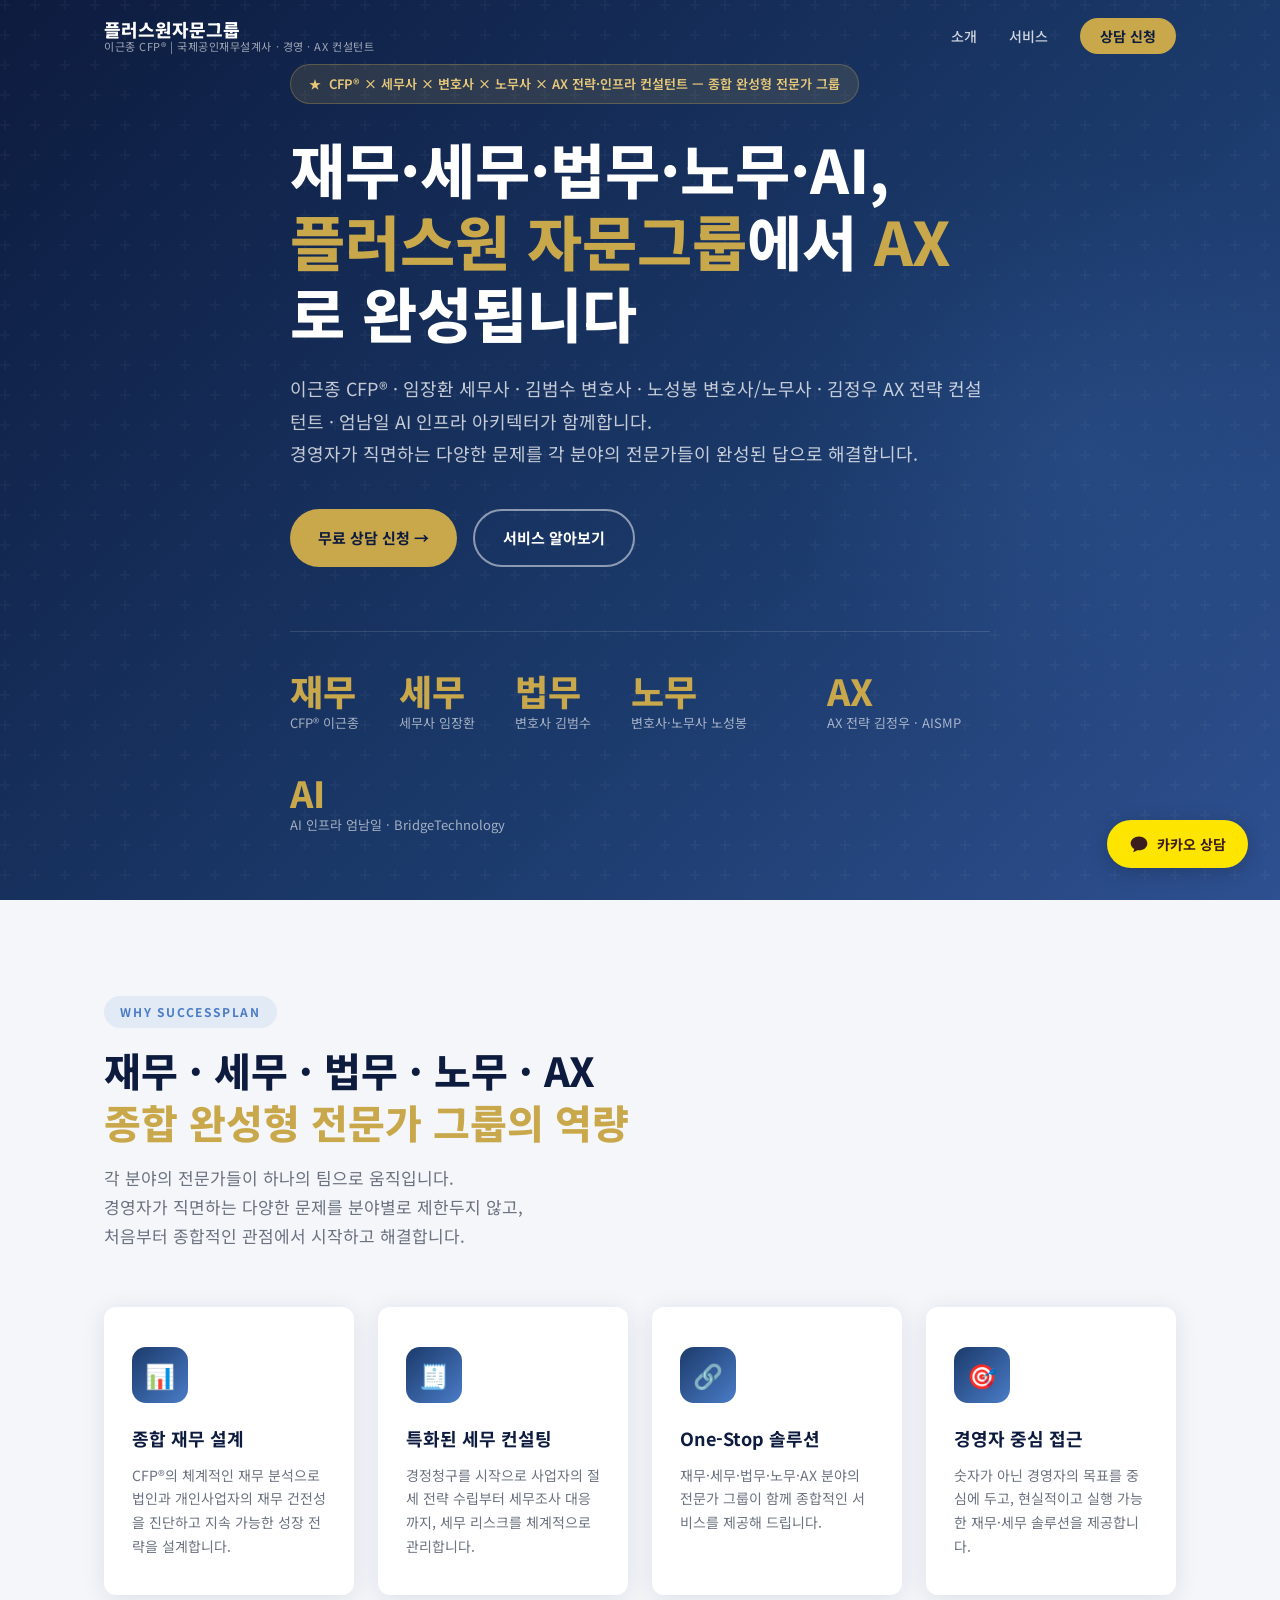
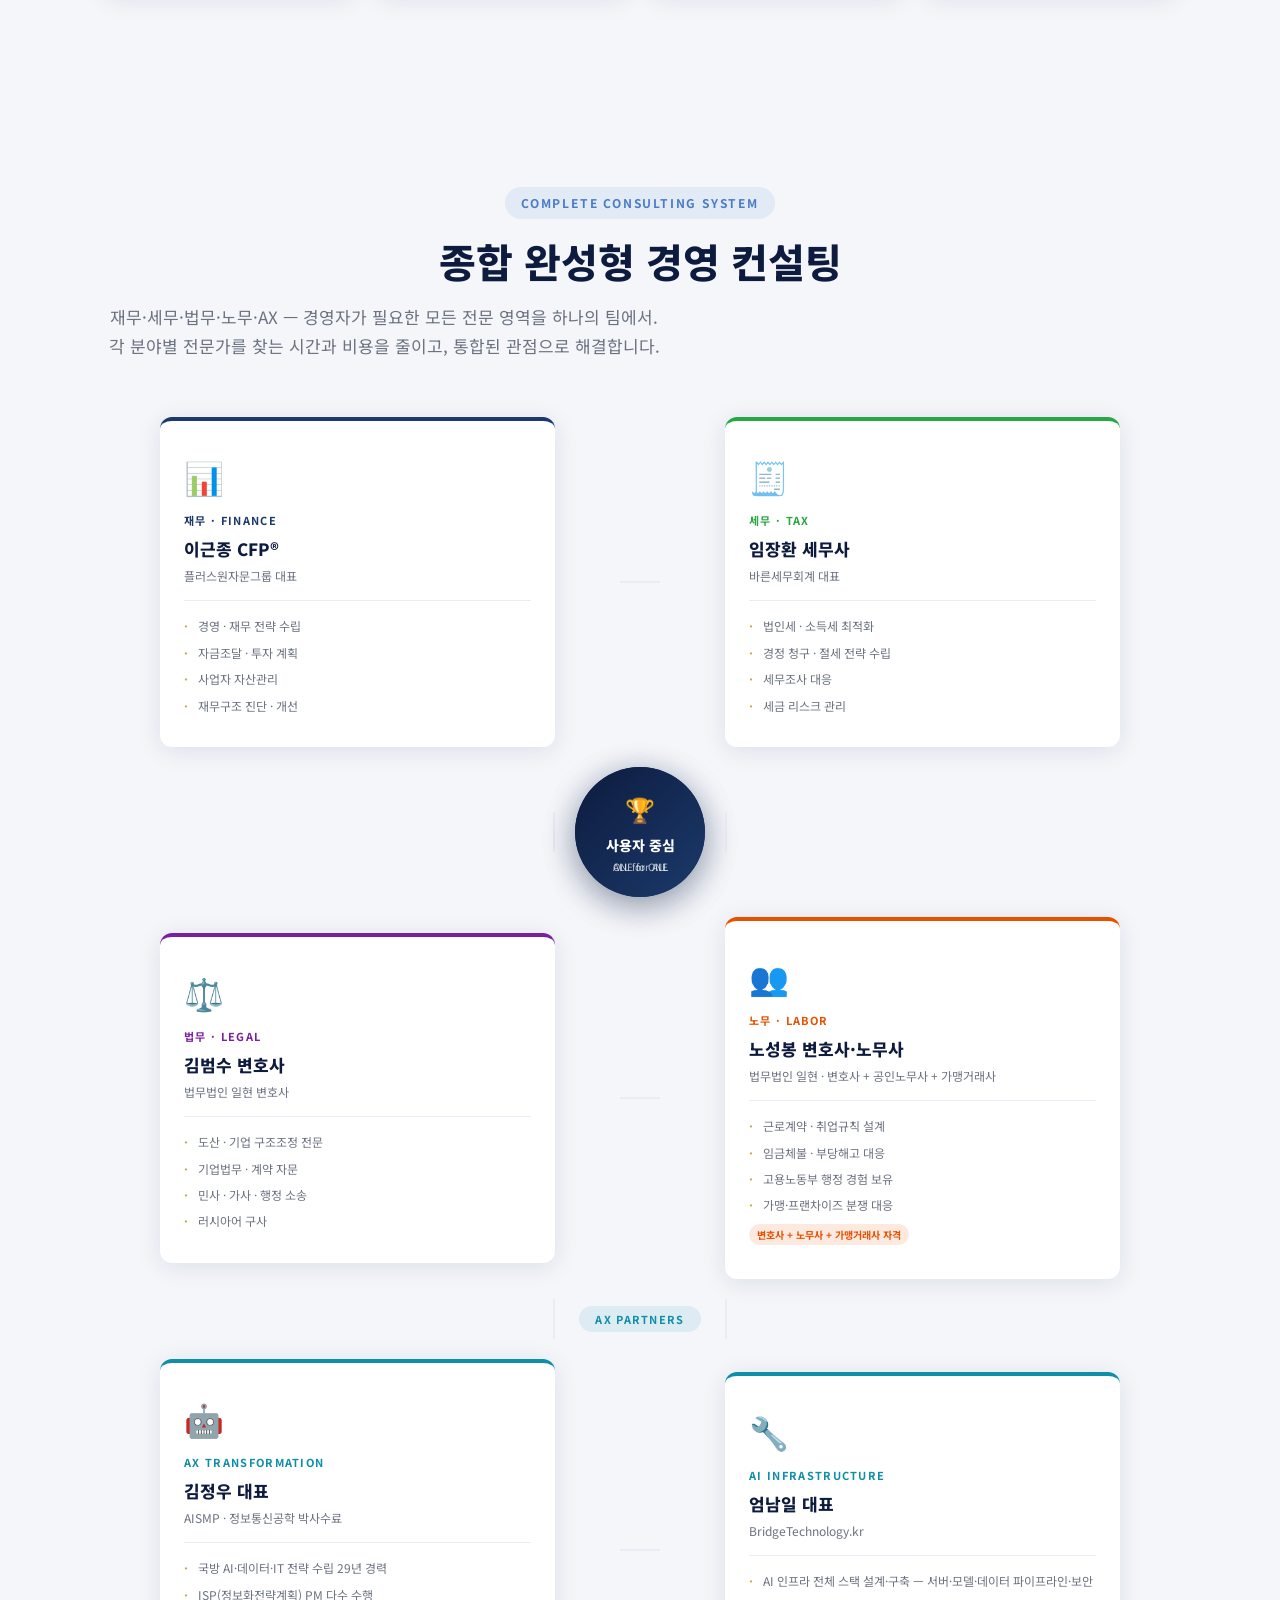
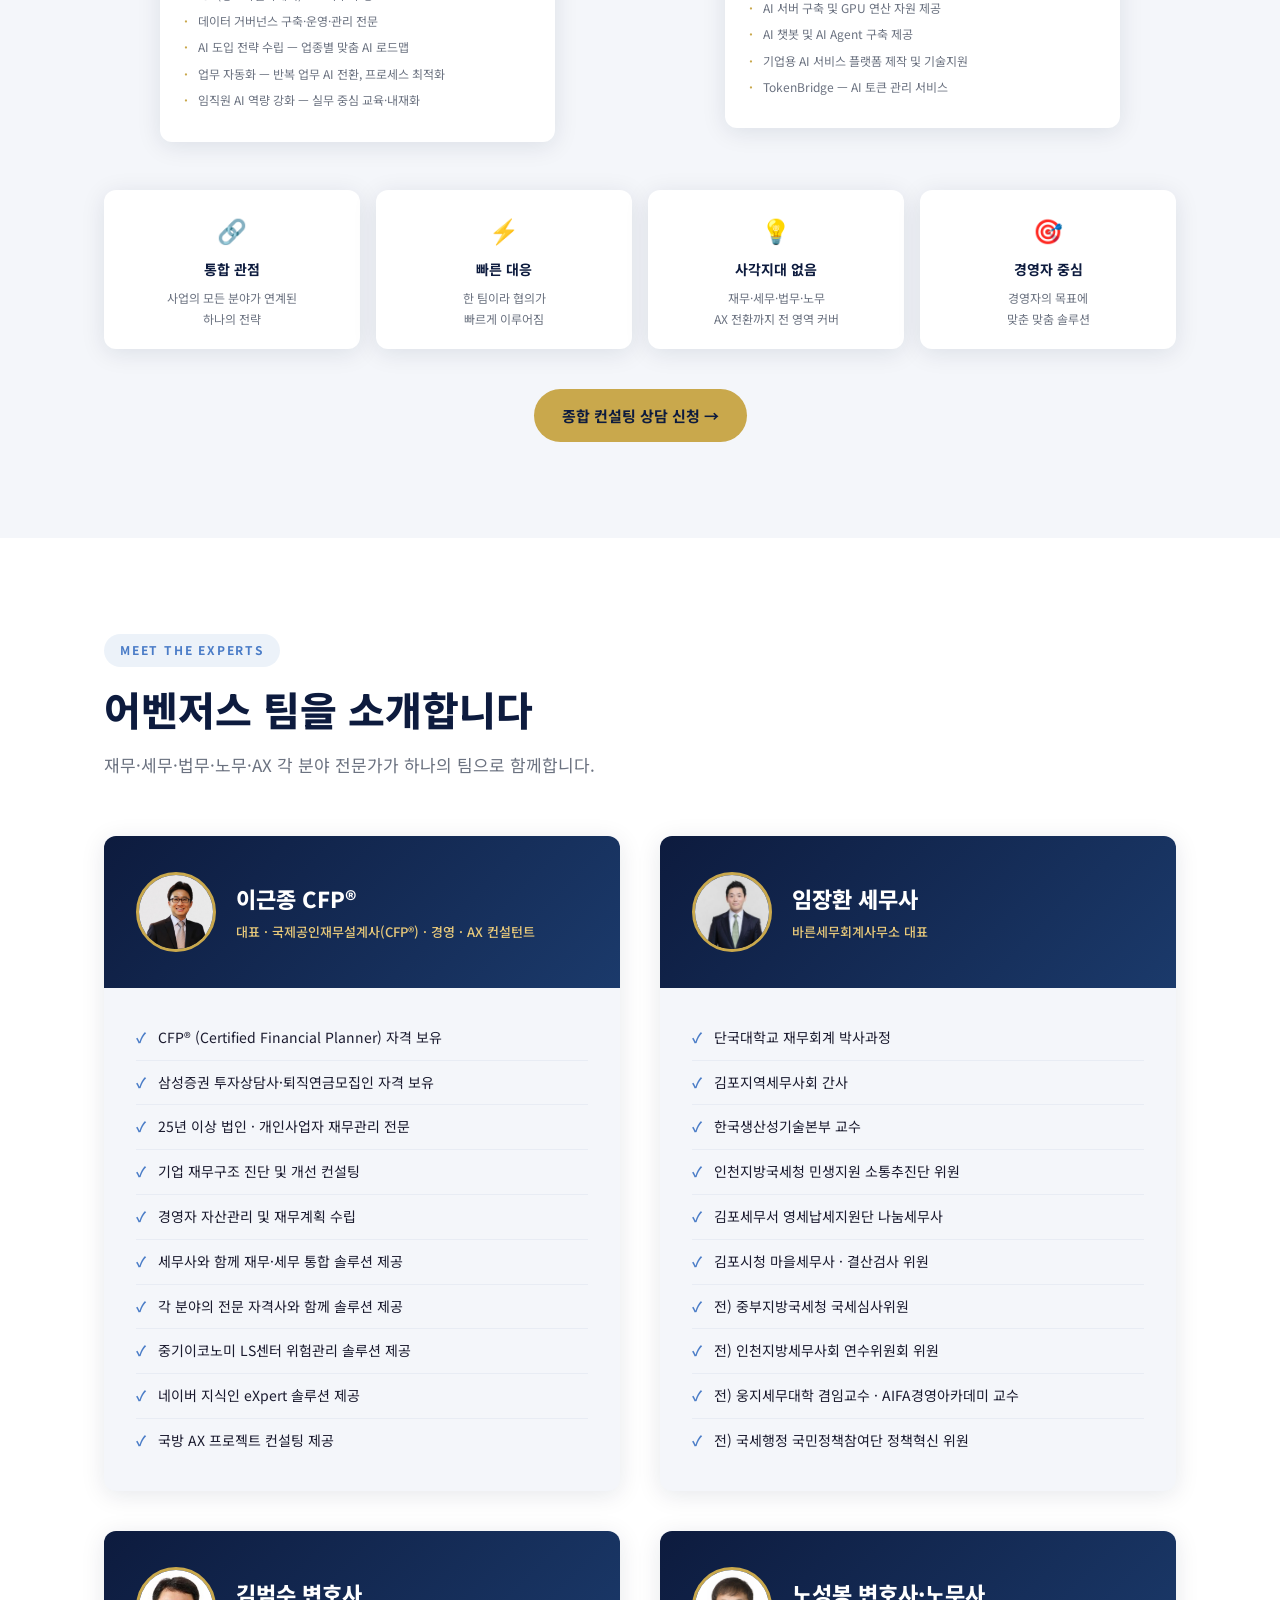
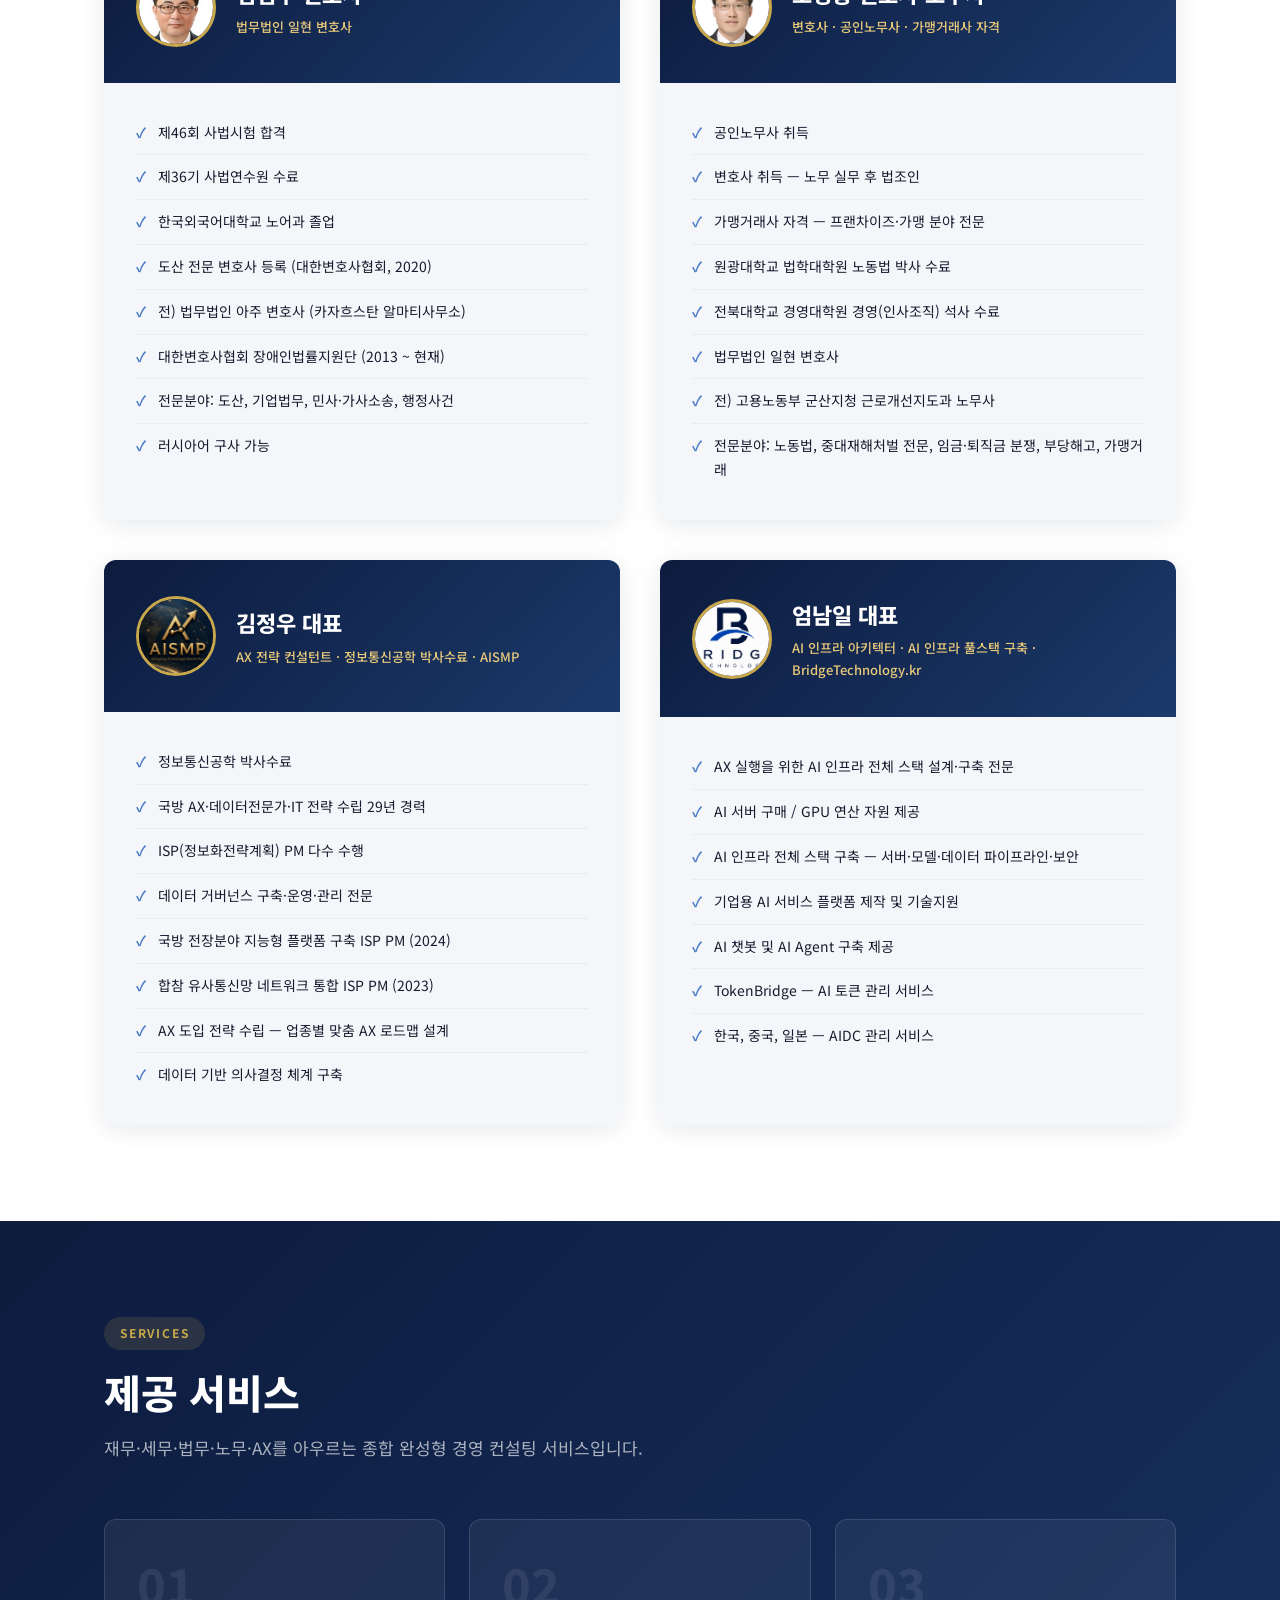
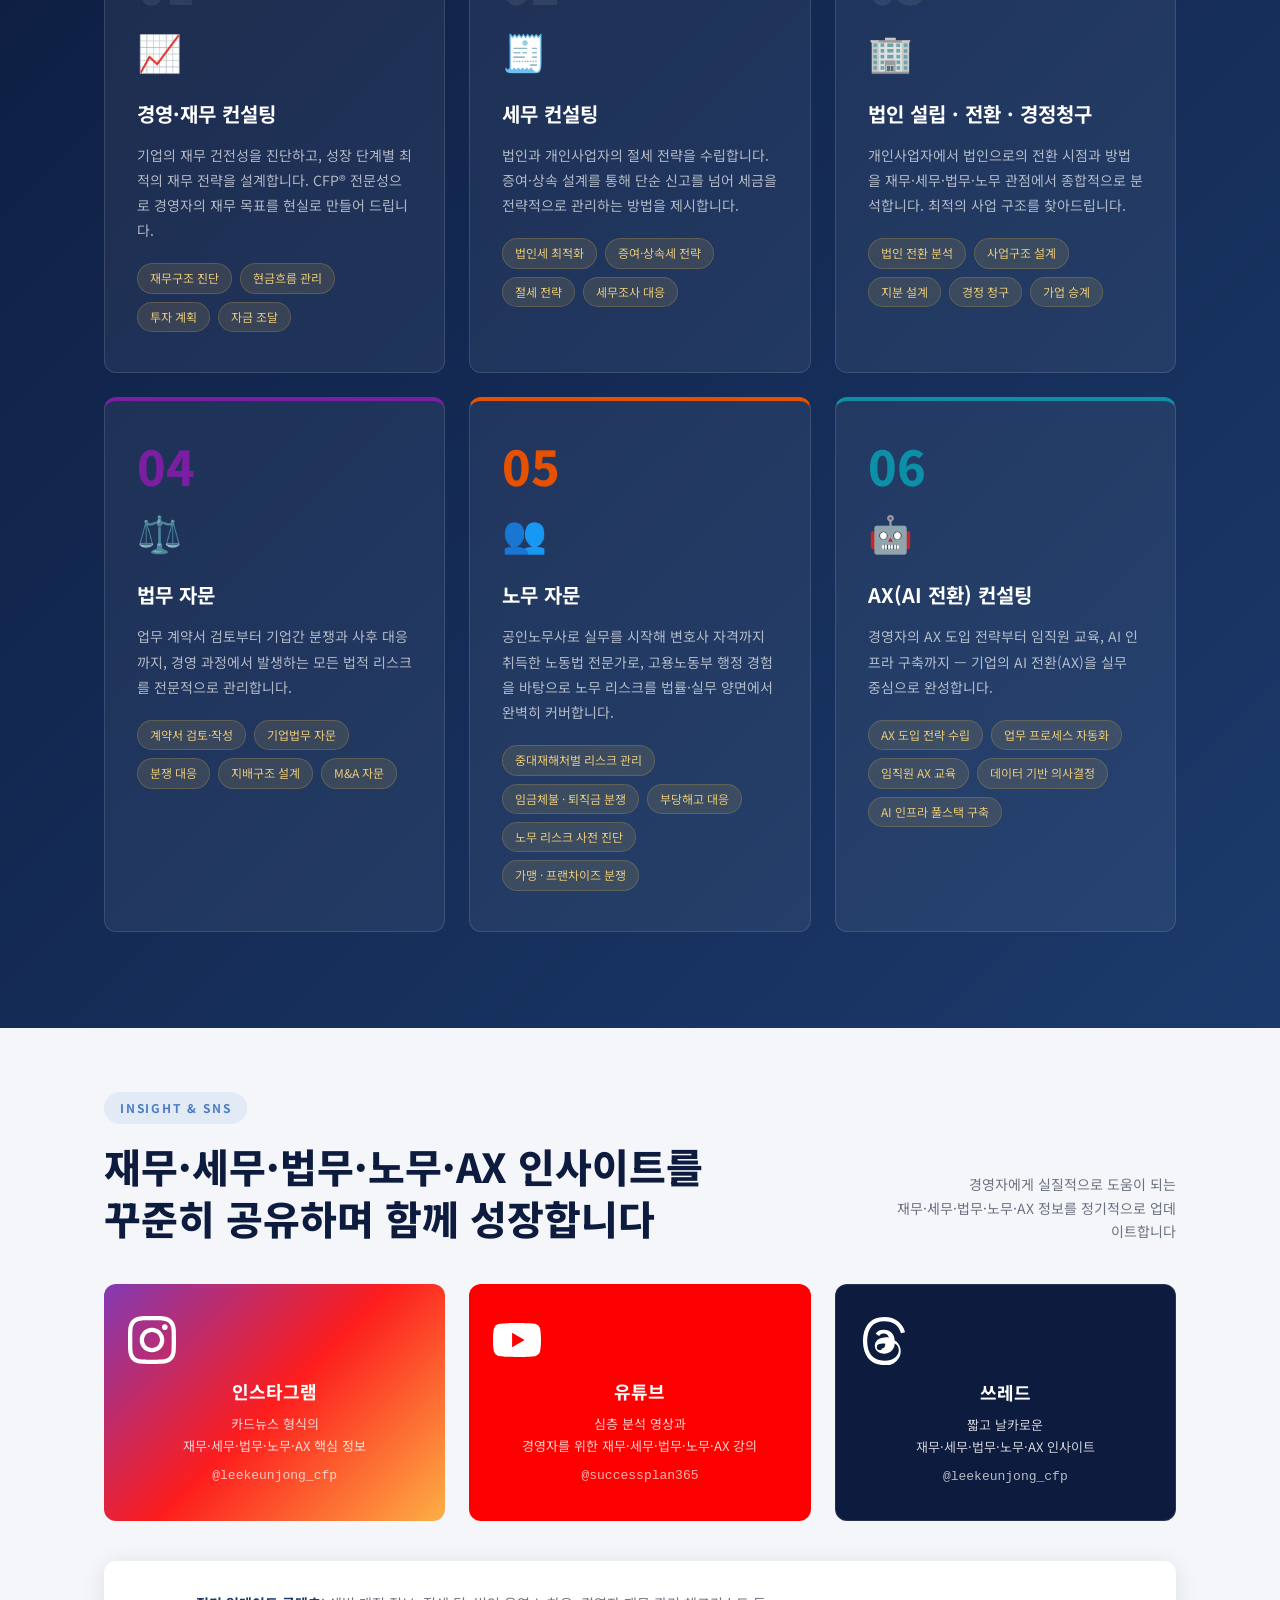
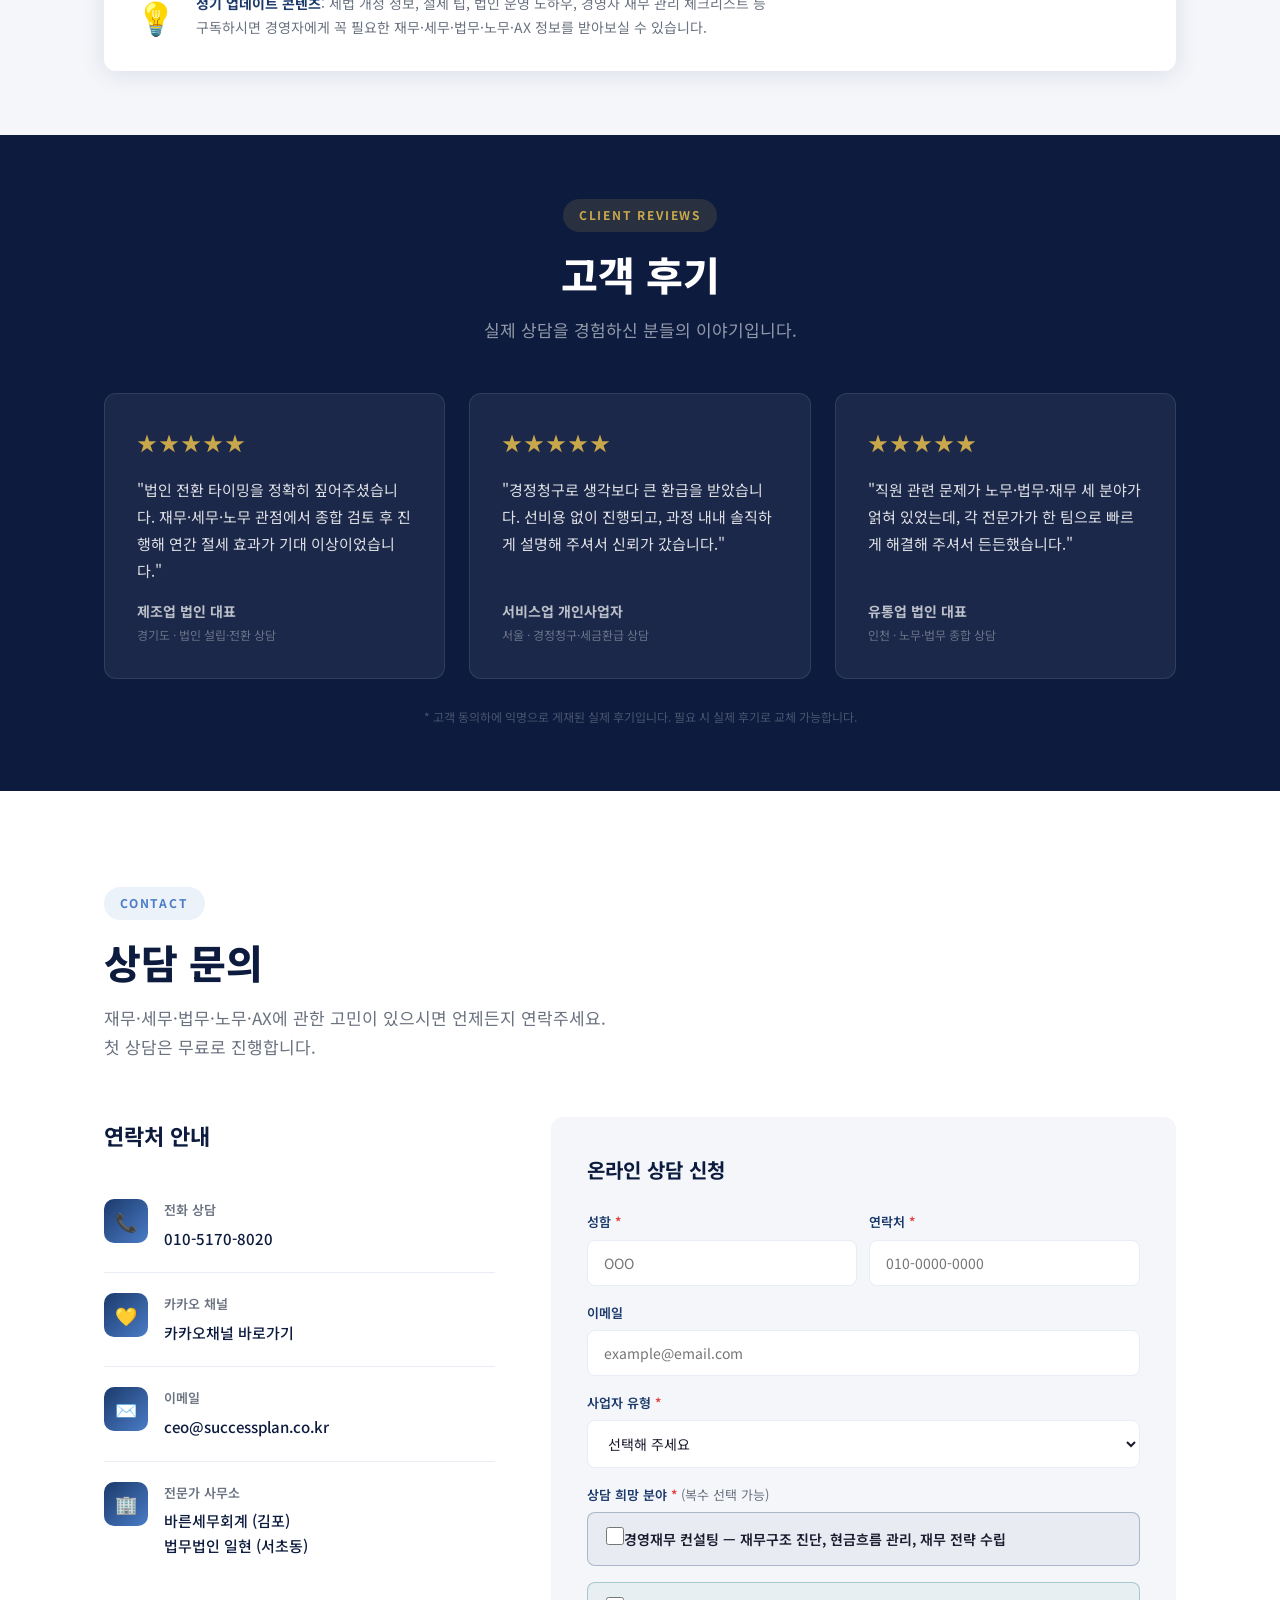
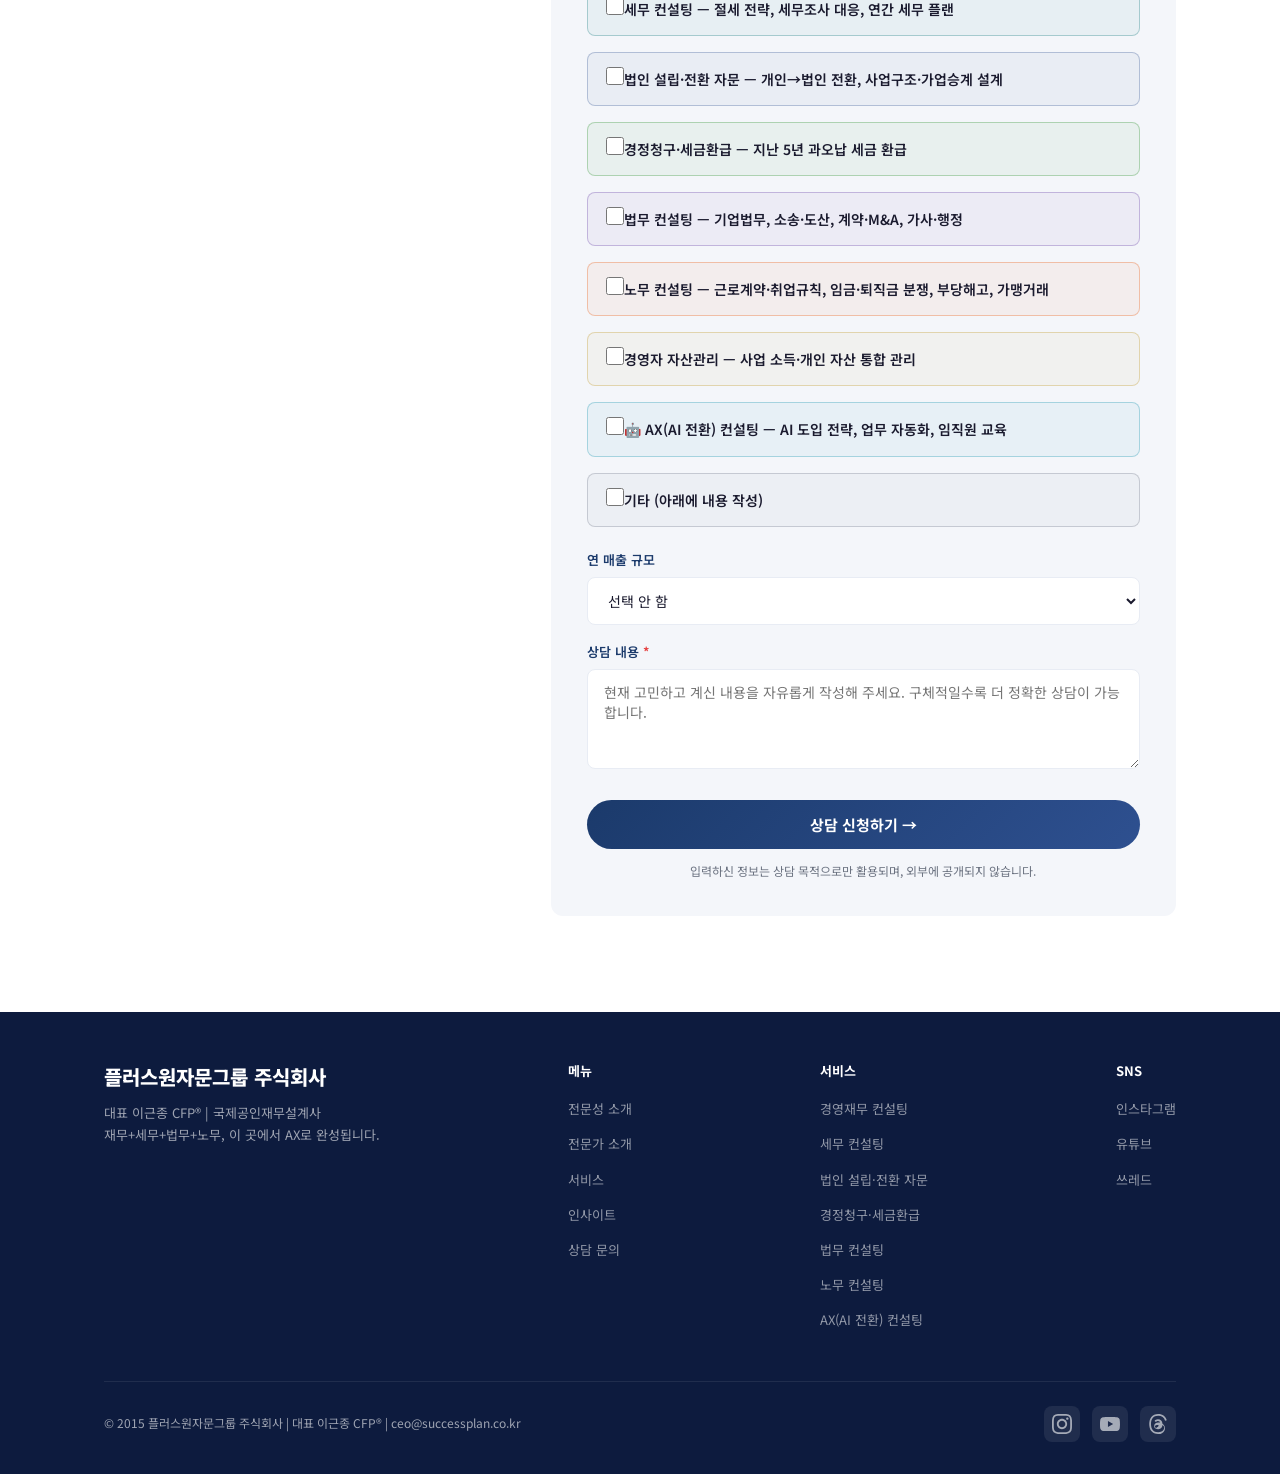
==== index.html @ 5c5ec908 "Update index.html" ====
<!DOCTYPE html>
<html lang="ko">
<head>
  <meta charset="UTF-8" />
  <meta name="viewport" content="width=device-width, initial-scale=1.0" />
  <title>플러스원자문그룹 | 이근종 CFP® </title>
  <meta name="description" content="재무(CFP® 이근종)·세무(임장환 세무사)·법무(김범수 변호사)·노무(노성봉 변호사·노무사)·AX(김정우 대표, 엄남일 대표) — 사업자 전용 전문 컨설팅. 경영자가 필요한 모든 전문 영역을 한 곳에서." />
  <!-- Favicon -->
  <link rel="icon" href="data:image/svg+xml,<svg xmlns='http://www.w3.org/2000/svg' viewBox='0 0 100 100'><rect width='100' height='100' rx='18' fill='%231B3A6B'/><text x='50' y='68' text-anchor='middle' font-size='52' font-family='Arial' font-weight='bold' fill='%23C9A84C'>P+</text></svg>" />
  <!-- Open Graph (카카오·네이버 공유 시 썸네일) -->
  <meta property="og:type" content="website" />
  <meta property="og:site_name" content="플러스원자문그룹" />
  <meta property="og:locale" content="ko_KR" />
  <meta property="og:url" content="https://successplan.co.kr/" />
  <meta property="og:title" content="플러스원자문그룹 | 이근종 CFP® — 재무·세무·법무·노무·AX 종합 컨설팅" />
  <meta property="og:description" content="CFP® 이근종·임장환 세무사·김범수 변호사·노성봉 변호사·노무사·김정우 AX 전략 컨설턴트·엄남일 AI 인프라 아키텍트가 한 팀. 경영자가 필요한 모든 전문 영역을 한 곳에서 해결합니다. 첫 상담 무료." />
  <meta property="og:image" content="https://successplan.co.kr/images/og-image.jpg" />
  <!-- og:image → images/og-image.jpg 파일을 별도 제작해 업로드하면 공유 썸네일이 표시됩니다 -->
  <link rel="preconnect" href="https://fonts.googleapis.com" />
  <link rel="preconnect" href="https://fonts.gstatic.com" crossorigin />
  <link href="https://fonts.googleapis.com/css2?family=Noto+Sans+KR:wght@300;400;500;600;700;800&display=swap" rel="stylesheet" />
  <style>
    /* ─── Variables ─── */
    :root {
      --navy-dark:    #0D1B3E;
      --navy-primary: #1B3A6B;
      --navy-medium:  #2E5090;
      --navy-light:   #4A7CC7;
      --gold:         #C9A84C;
      --gold-light:   #E8C97A;
      --white:        #FFFFFF;
      --gray-bg:      #F4F6FA;
      --gray-light:   #E8ECF4;
      --gray-text:    #6B7280;
      --text-dark:    #1A1A2E;
      --radius:       12px;
      --shadow:       0 4px 24px rgba(13,27,62,0.10);
      --shadow-hover: 0 8px 40px rgba(13,27,62,0.18);
    }

    /* ─── Reset & Base ─── */
    *, *::before, *::after { box-sizing: border-box; margin: 0; padding: 0; }
    html { scroll-behavior: smooth; }
    body {
      font-family: 'Noto Sans KR', sans-serif;
      color: var(--text-dark);
      background: var(--white);
      line-height: 1.7;
    }
    a { text-decoration: none; color: inherit; }
    img { max-width: 100%; display: block; }

    /* ─── Utilities ─── */
    .container { max-width: 1120px; margin: 0 auto; padding: 0 24px; }
    .section { padding: 96px 0; }
    .section-sm { padding: 64px 0; }
    .section-label {
      display: inline-block;
      font-size: 12px;
      font-weight: 700;
      letter-spacing: 0.15em;
      text-transform: uppercase;
      color: var(--navy-light);
      background: rgba(74,124,199,0.10);
      padding: 6px 16px;
      border-radius: 50px;
      margin-bottom: 16px;
    }
    .section-title {
      font-size: clamp(26px, 4vw, 40px);
      font-weight: 800;
      line-height: 1.3;
      color: var(--navy-dark);
      margin-bottom: 16px;
    }
    .section-sub {
      font-size: 17px;
      color: var(--gray-text);
      max-width: 560px;
    }
    .gold { color: var(--gold); }
    .navy { color: var(--navy-primary); }
    .btn {
      display: inline-flex;
      align-items: center;
      gap: 8px;
      padding: 14px 28px;
      border-radius: 50px;
      font-size: 15px;
      font-weight: 700;
      cursor: pointer;
      transition: all 0.25s;
      border: none;
    }
    .btn-primary {
      background: var(--gold);
      color: var(--navy-dark);
    }
    .btn-primary:hover { background: var(--gold-light); transform: translateY(-2px); box-shadow: 0 6px 20px rgba(201,168,76,0.35); }
    .btn-outline {
      background: transparent;
      color: var(--white);
      border: 2px solid rgba(255,255,255,0.5);
    }
    .btn-outline:hover { background: rgba(255,255,255,0.12); border-color: var(--white); }

    /* ─── Navigation ─── */
    #navbar {
      position: fixed;
      top: 0; left: 0; right: 0;
      z-index: 1000;
      padding: 0;
      transition: all 0.3s;
    }
    #navbar.scrolled {
      background: rgba(13,27,62,0.97);
      backdrop-filter: blur(12px);
      box-shadow: 0 2px 20px rgba(0,0,0,0.2);
    }
    .nav-inner {
      display: flex;
      align-items: center;
      justify-content: space-between;
      height: 72px;
    }
    .nav-logo {
      display: flex;
      flex-direction: column;
      line-height: 1.2;
    }
    .nav-logo .brand { font-size: 18px; font-weight: 800; color: var(--white); }
    .nav-logo .sub { font-size: 11px; font-weight: 400; color: rgba(255,255,255,0.6); letter-spacing: 0.05em; }
    .nav-links { display: flex; align-items: center; gap: 32px; list-style: none; }
    .nav-links a {
      font-size: 14px;
      font-weight: 500;
      color: rgba(255,255,255,0.8);
      transition: color 0.2s;
    }
    .nav-links a:hover { color: var(--gold); }
    .nav-cta {
      background: var(--gold);
      color: var(--navy-dark) !important;
      padding: 8px 20px;
      border-radius: 50px;
      font-weight: 700 !important;
    }
    .nav-cta:hover { background: var(--gold-light) !important; color: var(--navy-dark) !important; }
    .nav-toggle { display: none; flex-direction: column; gap: 5px; cursor: pointer; }
    .nav-toggle span { display: block; width: 24px; height: 2px; background: var(--white); border-radius: 2px; transition: 0.3s; }

    /* ─── Hero ─── */
    #hero {
      min-height: 100vh;
      background: linear-gradient(135deg, var(--navy-dark) 0%, var(--navy-primary) 60%, var(--navy-medium) 100%);
      display: flex;
      align-items: center;
      position: relative;
      overflow: hidden;
    }
    #hero::before {
      content: '';
      position: absolute;
      inset: 0;
      background: url("data:image/svg+xml,%3Csvg width='60' height='60' viewBox='0 0 60 60' xmlns='http://www.w3.org/2000/svg'%3E%3Cg fill='none' fill-rule='evenodd'%3E%3Cg fill='%23ffffff' fill-opacity='0.03'%3E%3Cpath d='M36 34v-4h-2v4h-4v2h4v4h2v-4h4v-2h-4zm0-30V0h-2v4h-4v2h4v4h2V6h4V4h-4zM6 34v-4H4v4H0v2h4v4h2v-4h4v-2H6zM6 4V0H4v4H0v2h4v4h2V6h4V4H6z'/%3E%3C/g%3E%3C/g%3E%3C/svg%3E");
    }
    .hero-decor {
      position: absolute;
      right: -100px;
      top: 50%;
      transform: translateY(-50%);
      width: 600px;
      height: 600px;
      border-radius: 50%;
      background: radial-gradient(circle, rgba(74,124,199,0.15) 0%, transparent 70%);
      pointer-events: none;
    }
    .hero-content { position: relative; z-index: 1; max-width: 700px; }
    .hero-badge {
      display: inline-flex;
      align-items: center;
      gap: 8px;
      background: rgba(201,168,76,0.15);
      border: 1px solid rgba(201,168,76,0.3);
      color: var(--gold-light);
      font-size: 13px;
      font-weight: 600;
      padding: 8px 18px;
      border-radius: 50px;
      margin-bottom: 28px;
    }
    .hero-badge::before { content: '★'; font-size: 12px; }
    .hero-title {
      font-size: clamp(32px, 5.5vw, 60px);
      font-weight: 800;
      color: var(--white);
      line-height: 1.2;
      margin-bottom: 24px;
    }
    .hero-title em {
      font-style: normal;
      color: var(--gold);
    }
    .hero-desc {
      font-size: 18px;
      color: rgba(255,255,255,0.75);
      margin-bottom: 40px;
      line-height: 1.8;
    }
    .hero-btns { display: flex; gap: 16px; flex-wrap: wrap; }
    .hero-stats {
      display: flex;
      gap: 40px;
      margin-top: 64px;
      padding-top: 40px;
      border-top: 1px solid rgba(255,255,255,0.12);
      flex-wrap: wrap;
    }
    .hero-stat .num {
      font-size: 36px;
      font-weight: 800;
      color: var(--gold);
      line-height: 1;
    }
    .hero-stat .label {
      font-size: 13px;
      color: rgba(255,255,255,0.6);
      margin-top: 4px;
    }

    /* ─── Strength ─── */
    #strength { background: var(--gray-bg); }
    .strength-grid {
      display: grid;
      grid-template-columns: repeat(auto-fit, minmax(240px, 1fr));
      gap: 24px;
      margin-top: 56px;
    }
    .strength-card {
      background: var(--white);
      border-radius: var(--radius);
      padding: 36px 28px;
      box-shadow: var(--shadow);
      transition: all 0.3s;
      border-top: 4px solid transparent;
    }
    .strength-card:hover { transform: translateY(-6px); box-shadow: var(--shadow-hover); border-top-color: var(--navy-light); }
    .strength-icon {
      width: 56px;
      height: 56px;
      background: linear-gradient(135deg, var(--navy-primary), var(--navy-light));
      border-radius: 14px;
      display: flex;
      align-items: center;
      justify-content: center;
      font-size: 24px;
      margin-bottom: 20px;
    }
    .strength-card h3 { font-size: 18px; font-weight: 700; margin-bottom: 10px; color: var(--navy-dark); }
    .strength-card p { font-size: 14px; color: var(--gray-text); line-height: 1.7; }

    /* ─── Profile ─── */
    #profile { background: var(--white); }
    .profile-wrap {
      display: grid;
      grid-template-columns: 1fr 1fr;
      gap: 40px;
      margin-top: 56px;
    }
    .profile-card {
      background: var(--gray-bg);
      border-radius: var(--radius);
      overflow: hidden;
      box-shadow: var(--shadow);
      transition: box-shadow 0.3s;
    }
    .profile-card:hover { box-shadow: var(--shadow-hover); }
    .profile-card-header {
      background: linear-gradient(135deg, var(--navy-dark), var(--navy-primary));
      padding: 36px 32px;
      display: flex;
      align-items: center;
      gap: 20px;
    }
    .profile-avatar {
      width: 80px;
      height: 80px;
      border-radius: 50%;
      border: 3px solid var(--gold);
      flex-shrink: 0;
      overflow: hidden;
    }
    .profile-avatar img {
      width: 100%; height: 100%;
      object-fit: cover; object-position: center top; display: block;
    }
    .profile-name { color: var(--white); }
    .profile-name h3 { font-size: 22px; font-weight: 800; }
    .profile-name .title { font-size: 13px; color: var(--gold-light); margin-top: 4px; font-weight: 500; }
    .profile-body { padding: 28px 32px; }
    .profile-list { list-style: none; }
    .profile-list li {
      display: flex;
      gap: 12px;
      padding: 10px 0;
      border-bottom: 1px solid var(--gray-light);
      font-size: 14px;
      color: var(--text-dark);
    }
    .profile-list li:last-child { border-bottom: none; }
    .profile-list li::before {
      content: '✓';
      color: var(--navy-light);
      font-weight: 700;
      flex-shrink: 0;
    }

    /* ─── Services ─── */
    #services { background: linear-gradient(135deg, var(--navy-dark) 0%, var(--navy-primary) 100%); }
    #services .section-title { color: var(--white); }
    #services .section-sub { color: rgba(255,255,255,0.65); }
    #services .section-label { color: var(--gold); background: rgba(201,168,76,0.15); }
    .services-grid {
      display: grid;
      grid-template-columns: repeat(auto-fit, minmax(300px, 1fr));
      gap: 24px;
      margin-top: 56px;
    }
    .service-card {
      background: rgba(255,255,255,0.06);
      border: 1px solid rgba(255,255,255,0.12);
      border-radius: var(--radius);
      padding: 40px 32px;
      transition: all 0.3s;
      position: relative;
      overflow: hidden;
    }
    .service-card::before {
      content: '';
      position: absolute;
      top: 0; left: 0; right: 0;
      height: 4px;
      background: linear-gradient(90deg, var(--gold), var(--gold-light));
      opacity: 0;
      transition: opacity 0.3s;
    }
    .service-card:hover { background: rgba(255,255,255,0.10); transform: translateY(-4px); }
    .service-card:hover::before { opacity: 1; }
    .service-num {
      font-size: 48px;
      font-weight: 800;
      color: rgba(255,255,255,0.08);
      line-height: 1;
      margin-bottom: 12px;
    }
    .service-icon { font-size: 36px; margin-bottom: 16px; }
    .service-card h3 { font-size: 20px; font-weight: 700; color: var(--white); margin-bottom: 12px; }
    .service-card p { font-size: 14px; color: rgba(255,255,255,0.65); line-height: 1.8; margin-bottom: 20px; }
    .service-tags { display: flex; flex-wrap: wrap; gap: 8px; }
    .service-tag {
      font-size: 12px;
      color: var(--gold-light);
      background: rgba(201,168,76,0.15);
      border: 1px solid rgba(201,168,76,0.25);
      padding: 4px 12px;
      border-radius: 50px;
    }

    /* ─── SNS / Insight ─── */
    #sns { background: var(--gray-bg); }
    .sns-header { display: flex; align-items: flex-end; justify-content: space-between; margin-bottom: 40px; flex-wrap: wrap; gap: 16px; }
    .sns-channels {
      display: grid;
      grid-template-columns: repeat(3, 1fr);
      gap: 24px;
      margin-bottom: 40px;
    }
    .sns-card {
      border-radius: var(--radius);
      padding: 32px 24px;
      text-align: center;
      transition: all 0.3s;
      cursor: pointer;
      position: relative;
      overflow: hidden;
    }
    .sns-card::after {
      content: '→';
      position: absolute;
      right: 16px;
      top: 16px;
      font-size: 14px;
      opacity: 0;
      transition: 0.3s;
    }
    .sns-card:hover::after { opacity: 1; }
    .sns-card:hover { transform: translateY(-4px); box-shadow: var(--shadow-hover); }
    .sns-insta { background: linear-gradient(135deg, #833ab4, #fd1d1d, #fcb045); color: white; }
    .sns-youtube { background: #FF0000; color: white; }
    .sns-threads { background: var(--navy-dark); color: white; border: 1px solid rgba(255,255,255,0.1); }
    .sns-card .sns-icon { display: flex; margin-bottom: 12px; }
    .sns-card h3 { font-size: 18px; font-weight: 700; margin-bottom: 6px; }
    .sns-card p { font-size: 13px; opacity: 0.8; }
    .sns-card .handle { font-size: 13px; opacity: 0.7; margin-top: 8px; font-family: monospace; }
    .sns-notice {
      background: var(--white);
      border-radius: var(--radius);
      padding: 28px 32px;
      display: flex;
      align-items: center;
      gap: 20px;
      box-shadow: var(--shadow);
    }
    .sns-notice-icon { font-size: 32px; flex-shrink: 0; }
    .sns-notice p { font-size: 14px; color: var(--gray-text); line-height: 1.7; }
    .sns-notice strong { color: var(--navy-primary); }

    /* ─── Contact ─── */
    #contact { background: var(--white); }
    .contact-wrap {
      display: grid;
      grid-template-columns: 1fr 1.2fr;
      gap: 56px;
      margin-top: 56px;
      align-items: start;
    }
    .contact-info h3 { font-size: 22px; font-weight: 700; color: var(--navy-dark); margin-bottom: 24px; }
    .contact-item {
      display: flex;
      align-items: flex-start;
      gap: 16px;
      padding: 20px 0;
      border-bottom: 1px solid var(--gray-light);
    }
    .contact-item:last-child { border-bottom: none; }
    .contact-icon {
      width: 44px;
      height: 44px;
      background: linear-gradient(135deg, var(--navy-primary), var(--navy-light));
      border-radius: 10px;
      display: flex;
      align-items: center;
      justify-content: center;
      font-size: 18px;
      flex-shrink: 0;
    }
    .contact-item h4 { font-size: 13px; font-weight: 600; color: var(--gray-text); margin-bottom: 4px; }
    .contact-item a, .contact-item p { font-size: 15px; font-weight: 500; color: var(--navy-dark); }
    .contact-item a:hover { color: var(--navy-light); }
    .contact-wrap { grid-template-columns: 1fr 1.6fr; }
    .contact-form {
      background: var(--gray-bg);
      border-radius: var(--radius);
      padding: 36px;
    }
    .contact-form h3 { font-size: 20px; font-weight: 700; color: var(--navy-dark); margin-bottom: 24px; }
    .form-check-group { display: flex; flex-direction: column; gap: 10px; }
    .form-check {
      display: flex; flex-direction: row; align-items: center; gap: 17px;
      padding: 14px 18px; border-radius: 8px; background: var(--white);
      border: 1.5px solid var(--gray-light); cursor: pointer; transition: all 0.2s;
    }
    .form-check:hover { border-color: var(--navy-light); }
    .form-check input[type="checkbox"] {
      width: 18px; height: 18px; min-width: 18px;
      accent-color: var(--navy-primary); margin: 0; cursor: pointer;
    }
    .form-check span { font-size: 14px; color: var(--text-dark); line-height: 1.5; }
    .form-privacy { font-size: 12px; color: var(--gray-text); text-align: center; margin-top: 12px; line-height: 1.6; }
    .form-group { margin-bottom: 16px; }
    .form-group label { display: block; font-size: 13px; font-weight: 600; color: var(--navy-primary); margin-bottom: 6px; }
    .form-group input,
    .form-group select,
    .form-group textarea {
      width: 100%;
      padding: 12px 16px;
      border: 1px solid var(--gray-light);
      border-radius: 8px;
      font-size: 14px;
      font-family: inherit;
      color: var(--text-dark);
      background: var(--white);
      transition: border-color 0.2s;
      outline: none;
    }
    .form-group input:focus,
    .form-group select:focus,
    .form-group textarea:focus { border-color: var(--navy-light); box-shadow: 0 0 0 3px rgba(74,124,199,0.12); }
    .form-group textarea { resize: vertical; min-height: 100px; }
    .form-row { display: grid; grid-template-columns: 1fr 1fr; gap: 12px; }
    .form-submit {
      width: 100%;
      padding: 14px;
      background: linear-gradient(135deg, var(--navy-primary), var(--navy-medium));
      color: white;
      border: none;
      border-radius: 50px;
      font-size: 15px;
      font-weight: 700;
      font-family: inherit;
      cursor: pointer;
      transition: all 0.25s;
      margin-top: 8px;
    }
    .form-submit:hover { background: linear-gradient(135deg, var(--navy-dark), var(--navy-primary)); transform: translateY(-2px); box-shadow: 0 6px 20px rgba(27,58,107,0.35); }

    /* ─── Footer ─── */
    footer {
      background: var(--navy-dark);
      color: rgba(255,255,255,0.6);
      padding: 48px 0 32px;
    }
    .footer-inner {
      display: flex;
      justify-content: space-between;
      align-items: flex-start;
      gap: 32px;
      flex-wrap: wrap;
      margin-bottom: 40px;
    }
    .footer-brand .brand { font-size: 20px; font-weight: 800; color: var(--white); margin-bottom: 8px; }
    .footer-brand p { font-size: 13px; line-height: 1.7; max-width: 280px; }
    .footer-links h4 { font-size: 13px; font-weight: 700; color: var(--white); margin-bottom: 12px; }
    .footer-links ul { list-style: none; }
    .footer-links li { margin-bottom: 8px; }
    .footer-links a { font-size: 13px; color: rgba(255,255,255,0.55); transition: color 0.2s; }
    .footer-links a:hover { color: var(--gold); }
    .footer-bottom {
      border-top: 1px solid rgba(255,255,255,0.08);
      padding-top: 24px;
      display: flex;
      justify-content: space-between;
      align-items: center;
      flex-wrap: wrap;
      gap: 12px;
    }
    .footer-bottom p { font-size: 12px; }
    .footer-social { display: flex; gap: 12px; }
    .footer-social a {
      width: 36px;
      height: 36px;
      border-radius: 8px;
      background: rgba(255,255,255,0.08);
      display: flex;
      align-items: center;
      justify-content: center;
      font-size: 16px;
      transition: all 0.2s;
    }
    .footer-social a:hover { background: var(--gold); }

    /* ─── 카카오 플로팅 버튼 (index 인라인) ─── */
    .kakao-float {
      position: fixed; bottom: 32px; right: 32px; z-index: 998;
      display: flex; align-items: center; gap: 8px;
      background: #FEE500; color: #3A1D1D;
      padding: 14px 22px; border-radius: 50px;
      font-size: 14px; font-weight: 700; text-decoration: none;
      box-shadow: 0 4px 20px rgba(0,0,0,0.18); transition: all 0.25s;
      font-family: 'Noto Sans KR', sans-serif; line-height: 1;
    }
    .kakao-float:hover { transform: translateY(-3px); box-shadow: 0 8px 28px rgba(0,0,0,0.22); background: #FFD600; color: #3A1D1D; }
    .kakao-float svg { flex-shrink: 0; }
    @media (max-width: 600px) {
      .kakao-float .kakao-label { display: none; }
      .kakao-float { padding: 14px; border-radius: 50%; }
    }

    /* ─── Toast ─── */
    .toast {
      position: fixed;
      bottom: 100px;
      right: 32px;
      background: var(--navy-dark);
      color: white;
      padding: 16px 24px;
      border-radius: var(--radius);
      font-size: 14px;
      font-weight: 600;
      box-shadow: 0 8px 32px rgba(0,0,0,0.25);
      transform: translateY(100px);
      opacity: 0;
      transition: all 0.4s;
      z-index: 9999;
    }
    .toast.show { transform: translateY(0); opacity: 1; }

    /* ─── Scroll to top ─── */
    #scrollTop {
      position: fixed;
      bottom: 32px;
      left: 32px;
      width: 44px;
      height: 44px;
      background: var(--navy-primary);
      color: white;
      border: none;
      border-radius: 50%;
      font-size: 18px;
      cursor: pointer;
      display: flex;
      align-items: center;
      justify-content: center;
      opacity: 0;
      transition: all 0.3s;
      z-index: 500;
      box-shadow: var(--shadow);
    }
    #scrollTop.show { opacity: 1; }
    #scrollTop:hover { background: var(--navy-dark); transform: translateY(-2px); }

    /* ─── 종합 완성형 컨설팅 ─── */
    .quad-wrap {
      display: grid;
      grid-template-columns: 1fr auto 1fr;
      grid-template-rows: auto auto auto;
      gap: 20px;
      align-items: center;
      margin-top: 56px;
      max-width: 960px;
      margin-left: auto;
      margin-right: auto;
    }
    .quad-node {
      background: var(--white); border-radius: var(--radius);
      box-shadow: var(--shadow); padding: 28px 24px;
      transition: all 0.3s;
    }
    .quad-node:hover { transform: translateY(-6px); box-shadow: var(--shadow-hover); }
    .quad-finance  { border-top: 4px solid var(--navy-primary); grid-column:1; grid-row:1; }
    .quad-tax      { border-top: 4px solid #28a745;             grid-column:3; grid-row:1; }
    .quad-legal    { border-top: 4px solid #7b1fa2;             grid-column:1; grid-row:3; }
    .quad-labor    { border-top: 4px solid #e65100;             grid-column:3; grid-row:3; }
    .quad-AX       { border-top: 4px solid #0d8fa8;             grid-column:1; grid-row:5; }
    .quad-AI       { border-top: 4px solid #0d8fa8;             grid-column:3; grid-row:5; }
    .quad-center   { grid-column:2; grid-row:2; display:flex; flex-direction:column; align-items:center; justify-content:center; }
    .quad-center-circle {
      width: 130px; height: 130px; border-radius: 50%;
      background: linear-gradient(135deg, var(--navy-dark), var(--navy-primary));
      display: flex; align-items: center; justify-content: center;
      box-shadow: 0 8px 32px rgba(13,27,62,0.25);
      color: white; text-align: center; padding: 16px;
    }
    .quad-connector { grid-column:2; display:flex; justify-content:center; align-items:center; }
    .quad-line { width: 2px; height: 40px; background: var(--gray-light); }
    .quad-h-row { grid-column:1/-1; display:flex; align-items:center; gap:20px; }
    .quad-h-line { flex:1; height: 2px; background: var(--gray-light); }
    .quad-icon { font-size: 32px; margin-bottom: 8px; }
    .quad-field-label {
      font-size: 11px; font-weight: 700; letter-spacing: 0.12em;
      text-transform: uppercase; margin-bottom: 5px;
    }
    .quad-finance .quad-field-label  { color: var(--navy-primary); }
    .quad-tax .quad-field-label      { color: #28a745; }
    .quad-legal .quad-field-label    { color: #7b1fa2; }
    .quad-labor .quad-field-label    { color: #e65100; }
    .quad-AX .quad-field-label       { color: #0d8fa8; }
    .quad-AI .quad-field-label       { color: #0d8fa8; }
    .quad-name { font-size: 17px; font-weight: 800; color: var(--navy-dark); margin-bottom: 2px; }
    .quad-org  { font-size: 12px; color: var(--gray-text); margin-bottom: 14px; }
    .quad-items { list-style: none; padding: 0; border-top: 1px solid var(--gray-light); padding-top: 12px; }
    .quad-items li { font-size: 12px; color: var(--gray-text); padding: 3px 0 3px 14px; position: relative; }
    .quad-items li::before { content: '·'; position: absolute; left: 0; color: var(--gold); font-weight: 700; }
    .quad-badge {
      display: inline-block; font-size: 10px; font-weight: 700; padding: 2px 8px;
      border-radius: 50px; margin-bottom: 6px;
    }
    .badge-new { background: rgba(230,81,0,0.12); color: #e65100; }

    /* ─── Responsive ─── */
    @media (max-width: 900px) {
      .quad-wrap { grid-template-columns: 1fr 1fr; grid-template-rows: auto; gap: 16px; }
      .quad-finance  { grid-column:1; grid-row:1; }
      .quad-tax      { grid-column:2; grid-row:1; }
      .quad-legal    { grid-column:1; grid-row:2; }
      .quad-labor    { grid-column:2; grid-row:2; }
      .quad-AX       { grid-column:1; grid-row:3; }
      .quad-AI       { grid-column:2; grid-row:3; }
      .quad-center, .quad-connector, .quad-h-row { display: none; }
      .profile-wrap { grid-template-columns: 1fr; }
      .contact-wrap { grid-template-columns: 1fr; }
      .sns-channels { grid-template-columns: 1fr; }
    }
    @media (max-width: 600px) {
      .quad-wrap { grid-template-columns: 1fr; }
      .quad-finance, .quad-tax, .quad-legal, .quad-labor, .quad-AX, .quad-AI { grid-column:1; }
      .quad-finance { grid-row:1; } .quad-tax { grid-row:2; }
      .quad-legal { grid-row:3; } .quad-labor { grid-row:4; }
      .quad-AX { grid-row:5; } .quad-AI { grid-row:6; }
    }
    @media (max-width: 768px) {
      .nav-links { display: none; }
      .nav-toggle { display: flex; }
      .nav-links.open {
        display: flex;
        flex-direction: column;
        position: fixed;
        top: 72px; left: 0; right: 0;
        background: rgba(13,27,62,0.98);
        backdrop-filter: blur(12px);
        padding: 24px;
        gap: 20px;
        border-top: 1px solid rgba(255,255,255,0.1);
      }
      .hero-stats { gap: 24px; }
      .form-row { grid-template-columns: 1fr; }
      .footer-inner { flex-direction: column; }
    }
    @media (max-width: 480px) {
      .section { padding: 64px 0; }
      .hero-btns { flex-direction: column; }
      .btn { justify-content: center; }
    }

    /* ─── Fade-in animation ─── */
    .fade-in {
      opacity: 0;
      transform: translateY(24px);
      transition: opacity 0.6s ease, transform 0.6s ease;
    }
    .fade-in.visible { opacity: 1; transform: translateY(0); }
  </style>
</head>
<body>

<!-- ── Navigation ── -->
<nav id="navbar">
  <div class="container">
    <div class="nav-inner">
      <a href="#hero" class="nav-logo">
        <span class="brand">플러스원자문그룹</span>
        <span class="sub">이근종 CFP® | 국제공인재무설계사 · 경영 · AX 컨설턴트</span>
      </a>
      <ul class="nav-links" id="navLinks">
        <li><a href="about.html">소개</a></li>
        <li><a href="services.html">서비스</a></li>
        <li><a href="consult.html" class="nav-cta">상담 신청</a></li>
      </ul>
      <div class="nav-toggle" id="navToggle" onclick="toggleMenu()">
        <span></span><span></span><span></span>
      </div>
    </div>
  </div>
</nav>

<!-- ── Hero ── -->
<section id="hero">
  <div class="hero-decor"></div>
  <div class="container">
    <div class="hero-content">
      <div class="hero-badge">CFP® × 세무사 × 변호사 × 노무사 × AX 전략·인프라 컨설턴트 — 종합 완성형 전문가 그룹</div>
      <h1 class="hero-title">
        재무·세무·법무·노무·AI,<br/>
        <em>플러스원 자문그룹</em>에서 <em>AX</em>로 완성됩니다
      </h1>
      <p class="hero-desc">
        이근종 CFP® · 임장환 세무사 · 김범수 변호사 · 노성봉 변호사/노무사 · 김정우 AX 전략 컨설턴트 · 엄남일 AI 인프라 아키텍터가 함께합니다.<br/>
        경영자가 직면하는 다양한 문제를 각 분야의 전문가들이 완성된 답으로 해결합니다.
      </p>
      <div class="hero-btns">
        <a href="#contact" class="btn btn-primary">무료 상담 신청 →</a>
        <a href="#services" class="btn btn-outline">서비스 알아보기</a>
      </div>
      <div class="hero-stats">
        <div class="hero-stat">
          <div class="num">재무</div>
          <div class="label">CFP® 이근종</div>
        </div>
        <div class="hero-stat">
          <div class="num">세무</div>
          <div class="label">세무사 임장환</div>
        </div>
        <div class="hero-stat">
          <div class="num">법무</div>
          <div class="label">변호사 김범수</div>
        </div>
        <div class="hero-stat">
          <div class="num">노무</div>
          <div class="label">변호사·노무사 노성봉</div>
        </div>
        <br><br>
        <div class="hero-stat">
          <div class="num">AX</div>
          <div class="label">AX 전략 김정우 · AISMP</div>
        </div>
        <div class="hero-stat">
          <div class="num">AI</div>
          <div class="label">AI 인프라 엄남일 · BridgeTechnology</div>
        </div>
      </div>
    </div>
  </div>
</section>

<!-- ── Strength ── -->
<section id="strength" class="section">
  <div class="container">
    <div class="fade-in">
      <span class="section-label">Why SuccessPlan</span>
      <h2 class="section-title">재무 · 세무 · 법무 · 노무 · AX<br/><span class="gold">종합 완성형 전문가 그룹의 역량</span></h2>
      <p class="section-sub">각 분야의 전문가들이 하나의 팀으로 움직입니다.<br>경영자가 직면하는 다양한 문제를 분야별로 제한두지 않고,<br>처음부터 종합적인 관점에서 시작하고 해결합니다.</p>
    </div>
    <div class="strength-grid">
      <div class="strength-card fade-in">
        <div class="strength-icon">📊</div>
        <h3>종합 재무 설계</h3>
        <p>CFP®의 체계적인 재무 분석으로 법인과 개인사업자의 재무 건전성을 진단하고 지속 가능한 성장 전략을 설계합니다.</p>
      </div>
      <div class="strength-card fade-in">
        <div class="strength-icon">🧾</div>
        <h3>특화된 세무 컨설팅</h3>
        <p>경정청구를 시작으로 사업자의 절세 전략 수립부터 세무조사 대응까지, 세무 리스크를 체계적으로 관리합니다.</p>
      </div>
      <div class="strength-card fade-in">
        <div class="strength-icon">🔗</div>
        <h3>One-Stop 솔루션</h3>
        <p>재무·세무·법무·노무·AX 분야의 전문가 그룹이 함께 종합적인 서비스를 제공해 드립니다.</p>
      </div>
      <div class="strength-card fade-in">
        <div class="strength-icon">🎯</div>
        <h3>경영자 중심 접근</h3>
        <p>숫자가 아닌 경영자의 목표를 중심에 두고, 현실적이고 실행 가능한 재무·세무 솔루션을 제공합니다.</p>
      </div>
    </div>
  </div>
</section>

<!-- ── 종합 완성형 컨설팅 ── -->
<section id="quad" class="section" style="background:var(--gray-bg);">
  <div class="container">
    <div class="fade-in" style="text-align:center;">
      <span class="section-label">Complete Consulting System</span>
      <h2 class="section-title">종합 완성형 경영 컨설팅</h2>
      <p class="section-sub">재무·세무·법무·노무·AX — 경영자가 필요한 모든 전문 영역을 하나의 팀에서.<br/>각 분야별 전문가를 찾는 시간과 비용을 줄이고, 통합된 관점으로 해결합니다.</p>
    </div>

    <div class="quad-wrap fade-in">

      <!-- 재무 (좌상) -->
      <div class="quad-node quad-finance">
        <div class="quad-icon">📊</div>
        <div class="quad-field-label">재무 · Finance</div>
        <div class="quad-name">이근종 CFP®</div>
        <div class="quad-org">플러스원자문그룹 대표</div>
        <ul class="quad-items">
          <li>경영 · 재무 전략 수립</li>
          <li>자금조달 · 투자 계획</li>
          <li>사업자 자산관리</li>
          <li>재무구조 진단 · 개선</li>
        </ul>
      </div>

      <!-- 상단 연결선 -->
      <div class="quad-connector" style="grid-row:1;">
        <div class="quad-line" style="width:40px;height:2px;"></div>
      </div>

      <!-- 세무 (우상) -->
      <div class="quad-node quad-tax">
        <div class="quad-icon">🧾</div>
        <div class="quad-field-label">세무 · Tax</div>
        <div class="quad-name">임장환 세무사</div>
        <div class="quad-org">바른세무회계 대표</div>
        <ul class="quad-items">
          <li>법인세 · 소득세 최적화</li>
          <li>경정 청구 · 절세 전략 수립</li>
          <li>세무조사 대응</li>
          <li>세금 리스크 관리</li>
        </ul>
      </div>

      <!-- 좌측 연결 -->
      <div class="quad-connector" style="grid-column:1;grid-row:2;justify-content:flex-end;">
        <div class="quad-line" style="width:2px;height:40px;"></div>
      </div>

      <!-- 중앙 원 -->
      <div class="quad-center">
        <div class="quad-center-circle">
          <div>
            <div style="font-size:24px;margin-bottom:6px;">🏆</div>
            <div style="font-weight:800;font-size:14px;line-height:1.3;">경영자 중심</div>
            <div style="font-size:10px;opacity:0.7;margin-top:4px;">ONE for ALL</div>
          </div>
        </div>
      </div>

      <!-- 우측 연결 -->
      <div class="quad-connector" style="grid-column:3;grid-row:2;justify-content:flex-start;">
        <div class="quad-line" style="width:2px;height:40px;"></div>
      </div>

      <!-- 법무 (좌 중간) -->
      <div class="quad-node quad-legal">
        <div class="quad-icon">⚖️</div>
        <div class="quad-field-label">법무 · Legal</div>
        <div class="quad-name">김범수 변호사</div>
        <div class="quad-org">법무법인 일현 변호사</div>
        <ul class="quad-items">
          <li>도산 · 기업 구조조정 전문</li>
          <li>기업법무 · 계약 자문</li>
          <li>민사 · 가사 · 행정 소송</li>
          <li>러시아어 구사</li>
        </ul>
      </div>

      <!-- 하단 연결선 -->
      <div class="quad-connector" style="grid-row:3;">
        <div class="quad-line" style="width:40px;height:2px;"></div>
      </div>

      <!-- 노무 (우 중간) -->
      <div class="quad-node quad-labor">
        <div class="quad-icon">👥</div>
        <div class="quad-field-label">노무 · Labor</div>
        <div class="quad-name">노성봉 변호사·노무사</div>
        <div class="quad-org">법무법인 일현 · 변호사 + 공인노무사 + 가맹거래사</div>
        <ul class="quad-items">
          <li>근로계약 · 취업규칙 설계</li>
          <li>임금체불 · 부당해고 대응</li>
          <li>고용노동부 행정 경험 보유</li>
          <li>가맹·프랜차이즈 분쟁 대응</li>
        </ul>
        <span class="quad-badge badge-new">변호사 + 노무사 + 가맹거래사 자격</span>
      </div>

      <!-- AX 좌측 수직 연결 -->
      <div class="quad-connector" style="grid-column:1;grid-row:4;justify-content:flex-end;">
        <div class="quad-line" style="width:2px;height:40px;"></div>
      </div>

      <!-- 중앙 원 -->
      <div class="quad-center">
        <div class="quad-center-circle">
          <div>
            <div style="font-size:24px;margin-bottom:6px;">🏆</div>
            <div style="font-weight:800;font-size:14px;line-height:1.3;">사용자 중심</div>
            <div style="font-size:10px;opacity:0.7;margin-top:4px;">ALL for ONE</div>
          </div>
        </div>
      </div>

      
      <!-- AX 섹션 레이블 -->
      <div style="grid-column:2;grid-row:4;display:flex;align-items:center;justify-content:center;">
        <span style="font-size:11px;font-weight:700;letter-spacing:0.12em;text-transform:uppercase;color:#0d8fa8;background:rgba(13,143,168,0.10);padding:4px 16px;border-radius:50px;">AX Partners</span>
      </div>

      <!-- AX 우측 수직 연결 -->
      <div class="quad-connector" style="grid-column:3;grid-row:4;justify-content:flex-start;">
        <div class="quad-line" style="width:2px;height:40px;"></div>
      </div>

      <!-- AX Transformation (좌하) -->
      <div class="quad-node quad-AX">
        <div class="quad-icon">🤖</div>
        <div class="quad-field-label">AX Transformation</div>
        <div class="quad-name">김정우 대표</div>
        <div class="quad-org">AISMP · 정보통신공학 박사수료</div>
        <ul class="quad-items">
          <li>국방 AI·데이터·IT 전략 수립 29년 경력</li>
          <li>ISP(정보화전략계획) PM 다수 수행</li>
          <li>데이터 거버넌스 구축·운영·관리 전문</li>
          <li>AI 도입 전략 수립 — 업종별 맞춤 AI 로드맵</li>
          <li>업무 자동화 — 반복 업무 AI 전환, 프로세스 최적화</li>
          <li>임직원 AI 역량 강화 — 실무 중심 교육·내재화</li>
        </ul>
      </div>

      <!-- AX 수평 연결선 -->
      <div class="quad-connector" style="grid-row:5;">
        <div class="quad-line" style="width:40px;height:2px;"></div>
      </div>

      <!-- AI Infrastructure (우하) -->
      <div class="quad-node quad-AI">
        <div class="quad-icon">🔧</div>
        <div class="quad-field-label">AI Infrastructure</div>
        <div class="quad-name">엄남일 대표</div>
        <div class="quad-org">BridgeTechnology.kr</div>
        <ul class="quad-items">
          <li>AI 인프라 전체 스택 설계·구축 — 서버·모델·데이터 파이프라인·보안</li>
          <li>AI 서버 구축 및 GPU 연산 자원 제공</li>
          <li>AI 챗봇 및 AI Agent 구축 제공</li>
          <li>기업용 AI 서비스 플랫폼 제작 및 기술지원</li>
          <li>TokenBridge — AI 토큰 관리 서비스</li>
        </ul>
      </div>

    </div>


    <!-- 강점 한줄 요약 -->
    <div class="fade-in" style="margin-top:48px;display:grid;grid-template-columns:repeat(4,1fr);gap:16px;text-align:center;">
      <div style="padding:20px;background:var(--white);border-radius:var(--radius);box-shadow:var(--shadow);">
        <div style="font-size:24px;margin-bottom:8px;">🔗</div>
        <div style="font-weight:700;font-size:14px;color:var(--navy-dark);margin-bottom:6px;">통합 관점</div>
        <div style="font-size:12px;color:var(--gray-text);">사업의 모든 분야가 연계된<br/>하나의 전략</div>
      </div>
      <div style="padding:20px;background:var(--white);border-radius:var(--radius);box-shadow:var(--shadow);">
        <div style="font-size:24px;margin-bottom:8px;">⚡</div>
        <div style="font-weight:700;font-size:14px;color:var(--navy-dark);margin-bottom:6px;">빠른 대응</div>
        <div style="font-size:12px;color:var(--gray-text);">한 팀이라 협의가<br/>빠르게 이루어짐</div>
      </div>
      <div style="padding:20px;background:var(--white);border-radius:var(--radius);box-shadow:var(--shadow);">
        <div style="font-size:24px;margin-bottom:8px;">💡</div>
        <div style="font-weight:700;font-size:14px;color:var(--navy-dark);margin-bottom:6px;">사각지대 없음</div>
        <div style="font-size:12px;color:var(--gray-text);">재무·세무·법무·노무<br/>AX 전환까지 전 영역 커버</div>
      </div>
      <div style="padding:20px;background:var(--white);border-radius:var(--radius);box-shadow:var(--shadow);">
        <div style="font-size:24px;margin-bottom:8px;">🎯</div>
        <div style="font-weight:700;font-size:14px;color:var(--navy-dark);margin-bottom:6px;">경영자 중심</div>
        <div style="font-size:12px;color:var(--gray-text);">경영자의 목표에<br/>맞춘 맞춤 솔루션</div>
      </div>
    </div>

    <div style="text-align:center;margin-top:40px;" class="fade-in">
      <a href="consult.html" class="btn btn-primary">종합 컨설팅 상담 신청 →</a>
    </div>
  </div>
</section>

<!-- ── Profile ── -->
<section id="profile" class="section">
  <div class="container">
    <div class="fade-in">
      <span class="section-label">Meet the Experts</span>
      <h2 class="section-title">어벤저스 팀을 소개합니다</h2>
      <p class="section-sub">재무·세무·법무·노무·AX 각 분야 전문가가 하나의 팀으로 함께합니다.</p>
    </div>
    <div class="profile-wrap">

      <!-- 이근종 -->
      <div class="profile-card fade-in">
        <div class="profile-card-header">
          <div class="profile-avatar"><img src="images/leekeunjong.jpg" alt="이근종 CFP®" /></div>
          <div class="profile-name">
            <h3>이근종 CFP®</h3>
            <div class="title">대표 · 국제공인재무설계사(CFP®) · 경영 · AX 컨설턴트</div>
          </div>
        </div>
        <div class="profile-body">
          <ul class="profile-list">
            <li>CFP® (Certified Financial Planner) 자격 보유</li>
            <li>삼성증권 투자상담사·퇴직연금모집인 자격 보유</li>
            <li>25년 이상 법인 · 개인사업자 재무관리 전문</li>
            <li>기업 재무구조 진단 및 개선 컨설팅</li>
            <li>경영자 자산관리 및 재무계획 수립</li>
            <li>세무사와 함께 재무·세무 통합 솔루션 제공</li>
            <li>각 분야의 전문 자격사와 함께 솔루션 제공</li>
            <li>중기이코노미 LS센터 위험관리 솔루션 제공</li>
            <li>네이버 지식인 eXpert 솔루션 제공</li>
            <li>국방 AX 프로젝트 컨설팅 제공</li>
            <!-- 추가 경력이 있으면 여기에 입력하세요 -->
          </ul>
        </div>
      </div>

      <!-- 임장환 세무사 -->
      <div class="profile-card fade-in">
        <div class="profile-card-header">
          <div class="profile-avatar"><img src="images/limjanghwan.jpg" alt="임장환 세무사" /></div>
          <div class="profile-name">
            <h3>임장환 세무사</h3>
            <div class="title">바른세무회계사무소 대표</div>
          </div>
        </div>
        <div class="profile-body">
          <ul class="profile-list">
            <li>단국대학교 재무회계 박사과정</li>
            <li>김포지역세무사회 간사</li>
            <li>한국생산성기술본부 교수</li>
            <li>인천지방국세청 민생지원 소통추진단 위원</li>
            <li>김포세무서 영세납세지원단 나눔세무사</li>
            <li>김포시청 마을세무사 · 결산검사 위원</li>
            <li>전) 중부지방국세청 국세심사위원</li>
            <li>전) 인천지방세무사회 연수위원회 위원</li>
            <li>전) 웅지세무대학 겸임교수 · AIFA경영아카데미 교수</li>
            <li>전) 국세행정 국민정책참여단 정책혁신 위원</li>
          </ul>
        </div>
      </div>

      <!-- 김범수 변호사 -->
      <div class="profile-card fade-in">
        <div class="profile-card-header">
          <div class="profile-avatar"><img src="images/kimbeomsu.jpg" alt="김범수 변호사" /></div>
          <div class="profile-name">
            <h3>김범수 변호사</h3>
            <div class="title">법무법인 일현 변호사</div>
          </div>
        </div>
        <div class="profile-body">
          <ul class="profile-list">
            <li>제46회 사법시험 합격</li>
            <li>제36기 사법연수원 수료</li>
            <li>한국외국어대학교 노어과 졸업</li>
            <li>도산 전문 변호사 등록 (대한변호사협회, 2020)</li>
            <li>전) 법무법인 아주 변호사 (카자흐스탄 알마티사무소)</li>
            <li>대한변호사협회 장애인법률지원단 (2013 ~ 현재)</li>
            <li>전문분야: 도산, 기업법무, 민사·가사소송, 행정사건</li>
            <li>러시아어 구사 가능</li>
          </ul>
        </div>
      </div>

      <!-- 노성봉 변호사/노무사 -->
      <div class="profile-card fade-in">
        <div class="profile-card-header">
          <div class="profile-avatar"><img src="images/nosungbong.jpg" alt="노성봉 변호사·노무사" /></div>
          <div class="profile-name">
            <h3>노성봉 변호사·노무사</h3>
            <div class="title">변호사 · 공인노무사 · 가맹거래사 자격</div>
          </div>
        </div>
        <div class="profile-body">
          <ul class="profile-list">
            <li>공인노무사 취득</li>
            <li>변호사 취득 — 노무 실무 후 법조인</li>
            <li>가맹거래사 자격 — 프랜차이즈·가맹 분야 전문</li>
            <li>원광대학교 법학대학원 노동법 박사 수료</li>
            <li>전북대학교 경영대학원 경영(인사조직) 석사 수료</li>
            <li>법무법인 일현 변호사</li>
            <li>전) 고용노동부 군산지청 근로개선지도과 노무사</li>
            <li>전문분야: 노동법, 중대재해처벌 전문, 임금·퇴직금 분쟁, 부당해고, 가맹거래</li>
          </ul>
        </div>
      </div>

      <!-- 김정우 대표 (AISMP) -->
      <div class="profile-card fade-in">
        <div class="profile-card-header">
          <div class="profile-avatar"><img src="images/kimjeongwoo.jpg" alt="김정우 대표" /></div>
          <div class="profile-name">
            <h3>김정우 대표</h3>
            <div class="title">AX 전략 컨설턴트 · 정보통신공학 박사수료 · AISMP</div>
          </div>
        </div>
        <div class="profile-body">
          <ul class="profile-list">
            <li>정보통신공학 박사수료</li>
            <li>국방 AX·데이터전문가·IT 전략 수립 29년 경력</li>
            <li>ISP(정보화전략계획) PM 다수 수행</li>
            <li>데이터 거버넌스 구축·운영·관리 전문</li>
            <li>국방 전장분야 지능형 플랫폼 구축 ISP PM (2024)</li>
            <li>합참 유사통신망 네트워크 통합 ISP PM (2023)</li>
            <li>AX 도입 전략 수립 — 업종별 맞춤 AX 로드맵 설계</li>
            <li>데이터 기반 의사결정 체계 구축</li>
          </ul>
        </div>
      </div>

      <!-- 엄남일 대표 (BridgeTechnology.kr) -->
      <div class="profile-card fade-in">
        <div class="profile-card-header">
          <div class="profile-avatar"><img src="images/umnamil.jpg" alt="엄남일 대표" /></div>
          <div class="profile-name">
            <h3>엄남일 대표</h3>
            <div class="title">AI 인프라 아키텍터 · AI 인프라 풀스택 구축 · BridgeTechnology.kr</div>
          </div>
        </div>
        <div class="profile-body">
          <ul class="profile-list">
            <li>AX 실행을 위한 AI 인프라 전체 스택 설계·구축 전문</li>
            <li>AI 서버 구매 / GPU 연산 자원 제공</li>
            <li>AI 인프라 전체 스택 구축 — 서버·모델·데이터 파이프라인·보안</li>
            <li>기업용 AI 서비스 플랫폼 제작 및 기술지원</li>
            <li>AI 챗봇 및 AI Agent 구축 제공</li>
            <li>TokenBridge — AI 토큰 관리 서비스</li>
            <li>한국, 중국, 일본 — AIDC 관리 서비스</li>
          </ul>
        </div>
      </div>
     </div>

  </div>
</section>

<!-- ── Services ── -->
<section id="services" class="section">
  <div class="container">
    <div class="fade-in">
      <span class="section-label">Services</span>
      <h2 class="section-title">제공 서비스</h2>
      <p class="section-sub">재무·세무·법무·노무·AX를 아우르는 종합 완성형 경영 컨설팅 서비스입니다.</p>
    </div>
    <div class="services-grid">

      <div class="service-card fade-in">
        <div class="service-num">01</div>
        <div class="service-icon">📈</div>
        <h3>경영·재무 컨설팅</h3>
        <p>기업의 재무 건전성을 진단하고, 성장 단계별 최적의 재무 전략을 설계합니다. CFP® 전문성으로 경영자의 재무 목표를 현실로 만들어 드립니다.</p>
        <div class="service-tags">
          <span class="service-tag">재무구조 진단</span>
          <span class="service-tag">현금흐름 관리</span>
          <span class="service-tag">투자 계획</span>
          <span class="service-tag">자금 조달</span>
        </div>
      </div>

      <div class="service-card fade-in">
        <div class="service-num">02</div>
        <div class="service-icon">🧾</div>
        <h3>세무 컨설팅</h3>
        <p>법인과 개인사업자의 절세 전략을 수립합니다. 증여·상속 설계를 통해 단순 신고를 넘어 세금을 전략적으로 관리하는 방법을 제시합니다.</p>
        <div class="service-tags">
          <span class="service-tag">법인세 최적화</span>
          <span class="service-tag">증여·상속세 전략</span>
          <span class="service-tag">절세 전략</span>
          <span class="service-tag">세무조사 대응</span>
        </div>
      </div>

      <div class="service-card fade-in">
        <div class="service-num">03</div>
        <div class="service-icon">🏢</div>
        <h3>법인 설립 · 전환 · 경정청구</h3>
        <p>개인사업자에서 법인으로의 전환 시점과 방법을 재무·세무·법무·노무 관점에서 종합적으로 분석합니다. 최적의 사업 구조를 찾아드립니다.</p>
        <div class="service-tags">
          <span class="service-tag">법인 전환 분석</span>
          <span class="service-tag">사업구조 설계</span>
          <span class="service-tag">지분 설계</span>
          <span class="service-tag">경정 청구</span>
          <span class="service-tag">가업 승계</span>
        </div>
      </div>

      <div class="service-card fade-in" style="border-top:4px solid #7b1fa2;">
        <div class="service-num" style="color:#7b1fa2;">04</div>
        <div class="service-icon">⚖️</div>
        <h3>법무 자문</h3>
        <p>업무 계약서 검토부터 기업간 분쟁과 사후 대응까지, 경영 과정에서 발생하는 모든 법적 리스크를 전문적으로 관리합니다.</p>
        <div class="service-tags">
          <span class="service-tag">계약서 검토·작성</span>
          <span class="service-tag">기업법무 자문</span>
          <span class="service-tag">분쟁 대응</span>
          <span class="service-tag">지배구조 설계</span>
          <span class="service-tag">M&amp;A 자문</span>
        </div>
      </div>

      <div class="service-card fade-in" style="border-top:4px solid #e65100;">
        <div class="service-num" style="color:#e65100;">05</div>
        <div class="service-icon">👥</div>
        <h3>노무 자문</h3>
        <p>공인노무사로 실무를 시작해 변호사 자격까지 취득한 노동법 전문가로, 고용노동부 행정 경험을 바탕으로 노무 리스크를 법률·실무 양면에서 완벽히 커버합니다.</p>
        <div class="service-tags">
          <span class="service-tag">중대재해처벌 리스크 관리</span>
          <span class="service-tag">임금체불 · 퇴직금 분쟁</span>
          <span class="service-tag">부당해고 대응</span>
          <span class="service-tag">노무 리스크 사전 진단</span>
          <span class="service-tag">가맹 · 프랜차이즈 분쟁</span>
        </div>
      </div>

      <div class="service-card fade-in" style="border-top:4px solid #0d8fa8;">
        <div class="service-num" style="color:#0d8fa8;">06</div>
        <div class="service-icon">🤖</div>
        <h3>AX(AI 전환) 컨설팅</h3>
        <p>경영자의 AX 도입 전략부터 임직원 교육, AI 인프라 구축까지 — 기업의 AI 전환(AX)을 실무 중심으로 완성합니다.</p>
        <div class="service-tags">
          <span class="service-tag">AX 도입 전략 수립</span>
          <span class="service-tag">업무 프로세스 자동화</span>
          <span class="service-tag">임직원 AX 교육</span>
          <span class="service-tag">데이터 기반 의사결정</span>
          <span class="service-tag">AI 인프라 풀스택 구축</span>
        </div>
      </div>

    </div>
  </div>
</section>

<!-- ── SNS / Insight ── -->
<section id="sns" class="section-sm">
  <div class="container">
    <div class="sns-header fade-in">
      <div>
        <span class="section-label">Insight &amp; SNS</span>
        <h2 class="section-title" style="margin-bottom:0">재무·세무·법무·노무·AX 인사이트를<br/>꾸준히 공유하며 함께 성장합니다</h2>
      </div>
      <p style="font-size:14px;color:var(--gray-text);max-width:280px;text-align:right;">
        경영자에게 실질적으로 도움이 되는<br/>재무·세무·법무·노무·AX 정보를 정기적으로 업데이트합니다
      </p>
    </div>

    <div class="sns-channels">
      <!-- Instagram -->
      <a href="https://instagram.com/leekeunjong_cfp" target="_blank" rel="noopener" class="sns-card sns-insta fade-in">
        <div class="sns-icon"><svg xmlns="http://www.w3.org/2000/svg" width="48" height="48" viewBox="0 0 24 24" fill="currentColor"><path d="M12 2.163c3.204 0 3.584.012 4.85.07 3.252.148 4.771 1.691 4.919 4.919.058 1.265.069 1.645.069 4.849 0 3.205-.012 3.584-.069 4.849-.149 3.225-1.664 4.771-4.919 4.919-1.266.058-1.644.07-4.85.07-3.204 0-3.584-.012-4.849-.07-3.26-.149-4.771-1.699-4.919-4.92-.058-1.265-.07-1.644-.07-4.849 0-3.204.013-3.583.07-4.849.149-3.227 1.664-4.771 4.919-4.919 1.266-.057 1.645-.069 4.849-.069zm0-2.163c-3.259 0-3.667.014-4.947.072-4.358.2-6.78 2.618-6.98 6.98-.059 1.281-.073 1.689-.073 4.948 0 3.259.014 3.668.072 4.948.2 4.358 2.618 6.78 6.98 6.98 1.281.058 1.689.072 4.948.072 3.259 0 3.668-.014 4.948-.072 4.354-.2 6.782-2.618 6.979-6.98.059-1.28.073-1.689.073-4.948 0-3.259-.014-3.667-.072-4.947-.196-4.354-2.617-6.78-6.979-6.98-1.281-.059-1.69-.073-4.949-.073zm0 5.838c-3.403 0-6.162 2.759-6.162 6.162s2.759 6.163 6.162 6.163 6.162-2.759 6.162-6.163c0-3.403-2.759-6.162-6.162-6.162zm0 10.162c-2.209 0-4-1.79-4-4 0-2.209 1.791-4 4-4s4 1.791 4 4c0 2.21-1.791 4-4 4zm6.406-11.845c-.796 0-1.441.645-1.441 1.44s.645 1.44 1.441 1.44c.795 0 1.439-.645 1.439-1.44s-.644-1.44-1.439-1.44z"/></svg></div>
        <h3>인스타그램</h3>
        <p>카드뉴스 형식의<br/>재무·세무·법무·노무·AX 핵심 정보</p>
        <div class="handle">@leekeunjong_cfp</div>
      </a>

      <!-- YouTube -->
      <a href="https://youtube.com/@successplan365" target="_blank" rel="noopener" class="sns-card sns-youtube fade-in">
        <div class="sns-icon"><svg xmlns="http://www.w3.org/2000/svg" width="48" height="48" viewBox="0 0 24 24" fill="currentColor"><path d="M23.498 6.186a3.016 3.016 0 0 0-2.122-2.136C19.505 3.545 12 3.545 12 3.545s-7.505 0-9.377.505A3.017 3.017 0 0 0 .502 6.186C0 8.07 0 12 0 12s0 3.93.502 5.814a3.016 3.016 0 0 0 2.122 2.136c1.871.505 9.376.505 9.376.505s7.505 0 9.377-.505a3.015 3.015 0 0 0 2.122-2.136C24 15.93 24 12 24 12s0-3.93-.502-5.814zM9.545 15.568V8.432L15.818 12l-6.273 3.568z"/></svg></div>
        <h3>유튜브</h3>
        <p>심층 분석 영상과<br/>경영자를 위한 재무·세무·법무·노무·AX 강의</p>
        <div class="handle">@successplan365</div>
      </a>

      <!-- Threads -->
      <a href="https://threads.net/@leekeunjong_cfp" target="_blank" rel="noopener" class="sns-card sns-threads fade-in">
        <div class="sns-icon"><svg xmlns="http://www.w3.org/2000/svg" width="48" height="48" viewBox="0 0 24 24" fill="currentColor"><path d="M12.186 24h-.007c-3.581-.024-6.334-1.205-8.184-3.509C2.35 18.44 1.5 15.586 1.472 12.01v-.017c.03-3.579.879-6.43 2.525-8.482C5.845 1.205 8.6.024 12.18 0h.014c2.746.02 5.043.725 6.826 2.098 1.677 1.29 2.858 3.13 3.509 5.467l-2.04.569c-1.104-3.96-3.898-5.984-8.304-6.015-2.91.022-5.11.936-6.54 2.717C4.307 6.504 3.616 8.914 3.589 12c.027 3.086.718 5.496 2.057 7.164 1.43 1.783 3.631 2.698 6.54 2.717 2.623-.02 4.358-.631 5.8-2.045 1.647-1.613 1.618-3.593 1.09-4.798-.31-.71-.873-1.3-1.634-1.75-.192 1.352-.622 2.446-1.284 3.272-.886 1.102-2.14 1.704-3.73 1.79-1.202.065-2.361-.218-3.259-.801-1.063-.689-1.685-1.74-1.752-2.964-.065-1.19.408-2.285 1.33-3.082.88-.76 2.119-1.207 3.583-1.292.73-.043 1.427-.034 2.081.025-.09-.33-.218-.625-.385-.88-.453-.692-1.165-1.055-2.117-1.078h-.062c-.74 0-1.668.204-2.28 1.202l-1.727-1.114c.788-1.214 2.058-1.953 3.987-1.987 3.37.058 5.348 1.998 5.526 5.39.147.093.29.19.429.29.932.66 1.648 1.566 2.076 2.561.83 1.903.857 5.026-1.558 7.348-1.812 1.742-4.07 2.555-7.296 2.576zM10.72 15.87c.68-.036 1.18-.28 1.49-.726.285-.413.445-.997.478-1.742-.644-.088-1.333-.118-2.049-.077-.747.043-1.348.246-1.745.585-.38.325-.546.748-.515 1.296.048.88.737 1.41 1.934 1.344a4.264 4.264 0 0 0 .407-.08z"/></svg></div>
        <h3>쓰레드</h3>
        <p>짧고 날카로운<br/>재무·세무·법무·노무·AX 인사이트</p>
        <div class="handle">@leekeunjong_cfp</div>
      </a>
    </div>

    <div class="sns-notice fade-in">
      <div class="sns-notice-icon">💡</div>
      <p>
        <strong>정기 업데이트 콘텐츠</strong>: 세법 개정 정보, 절세 팁, 법인 운영 노하우, 경영자 재무 관리 체크리스트 등<br/>
        구독하시면 경영자에게 꼭 필요한 재무·세무·법무·노무·AX 정보를 받아보실 수 있습니다.
      </p>
    </div>
  </div>
</section>

<!-- ── 고객 후기 ── -->
<section id="reviews" class="section-sm" style="background:var(--navy-dark);">
  <div class="container">
    <div class="fade-in" style="text-align:center; margin-bottom:48px;">
      <span class="section-label" style="color:var(--gold);background:rgba(201,168,76,0.15);">Client Reviews</span>
      <h2 class="section-title" style="color:var(--white);">고객 후기</h2>
      <p class="section-sub" style="color:rgba(255,255,255,0.55);margin:0 auto;">실제 상담을 경험하신 분들의 이야기입니다.</p>
    </div>
    <div style="display:grid;grid-template-columns:repeat(auto-fit,minmax(280px,1fr));gap:24px;">

      <div class="fade-in" style="background:rgba(255,255,255,0.06);border:1px solid rgba(255,255,255,0.1);border-radius:var(--radius);padding:32px;display:flex;flex-direction:column;gap:16px;">
        <div style="color:var(--gold);font-size:20px;letter-spacing:2px;">★★★★★</div>
        <p style="font-size:15px;color:rgba(255,255,255,0.85);line-height:1.8;flex:1;">
          "법인 전환 타이밍을 정확히 짚어주셨습니다. 재무·세무·노무 관점에서 종합 검토 후 진행해 연간 절세 효과가 기대 이상이었습니다."
        </p>
        <div>
          <div style="font-size:14px;font-weight:700;color:rgba(255,255,255,0.7);">제조업 법인 대표</div>
          <div style="font-size:12px;color:rgba(255,255,255,0.35);margin-top:2px;">경기도 · 법인 설립·전환 상담</div>
        </div>
      </div>

      <div class="fade-in" style="background:rgba(255,255,255,0.06);border:1px solid rgba(255,255,255,0.1);border-radius:var(--radius);padding:32px;display:flex;flex-direction:column;gap:16px;">
        <div style="color:var(--gold);font-size:20px;letter-spacing:2px;">★★★★★</div>
        <p style="font-size:15px;color:rgba(255,255,255,0.85);line-height:1.8;flex:1;">
          "경정청구로 생각보다 큰 환급을 받았습니다. 선비용 없이 진행되고, 과정 내내 솔직하게 설명해 주셔서 신뢰가 갔습니다."
        </p>
        <div>
          <div style="font-size:14px;font-weight:700;color:rgba(255,255,255,0.7);">서비스업 개인사업자</div>
          <div style="font-size:12px;color:rgba(255,255,255,0.35);margin-top:2px;">서울 · 경정청구·세금환급 상담</div>
        </div>
      </div>

      <div class="fade-in" style="background:rgba(255,255,255,0.06);border:1px solid rgba(255,255,255,0.1);border-radius:var(--radius);padding:32px;display:flex;flex-direction:column;gap:16px;">
        <div style="color:var(--gold);font-size:20px;letter-spacing:2px;">★★★★★</div>
        <p style="font-size:15px;color:rgba(255,255,255,0.85);line-height:1.8;flex:1;">
          "직원 관련 문제가 노무·법무·재무 세 분야가 얽혀 있었는데, 각 전문가가 한 팀으로 빠르게 해결해 주셔서 든든했습니다."
        </p>
        <div>
          <div style="font-size:14px;font-weight:700;color:rgba(255,255,255,0.7);">유통업 법인 대표</div>
          <div style="font-size:12px;color:rgba(255,255,255,0.35);margin-top:2px;">인천 · 노무·법무 종합 상담</div>
        </div>
      </div>

    </div>
    <p style="text-align:center;font-size:12px;color:rgba(255,255,255,0.25);margin-top:28px;">* 고객 동의하에 익명으로 게재된 실제 후기입니다. 필요 시 실제 후기로 교체 가능합니다.</p>
  </div>
</section>

<!-- ── Contact ── -->
<section id="contact" class="section">
  <div class="container">
    <div class="fade-in">
      <span class="section-label">Contact</span>
      <h2 class="section-title">상담 문의</h2>
      <p class="section-sub">재무·세무·법무·노무·AX에 관한 고민이 있으시면 언제든지 연락주세요.<br/>첫 상담은 무료로 진행합니다.</p>
    </div>

    <div class="contact-wrap">
      <!-- Contact Info -->
      <div class="contact-info fade-in">
        <h3>연락처 안내</h3>

        <div class="contact-item">
          <div class="contact-icon">📞</div>
          <div>
            <h4>전화 상담</h4>
            <a href="tel:010-5170-8020">010-5170-8020</a>
          </div>
        </div>

        <div class="contact-item">
          <div class="contact-icon">💛</div>
          <div>
            <h4>카카오 채널</h4>
            <a href="http://pf.kakao.com/_VHesX" target="_blank" rel="noopener">카카오채널 바로가기</a>
          </div>
        </div>

        <div class="contact-item">
          <div class="contact-icon">✉️</div>
          <div>
            <h4>이메일</h4>
            <a href="mailto:ceo@successplan.co.kr">ceo@successplan.co.kr</a>
          </div>
        </div>

        <div class="contact-item">
          <div class="contact-icon">🏢</div>
          <div>
            <h4>전문가 사무소</h4>
            <p>바른세무회계 (김포)</p>
            <p>법무법인 일현 (서초동)</p>
          </div>
        </div>
      </div>

      <!-- Contact Form -->
      <div class="contact-form fade-in">
        <h3>온라인 상담 신청</h3>
        <form id="contactForm" onsubmit="handleSubmit(event)">
          <div class="form-row">
            <div class="form-group">
              <label for="name">성함 <span style="color:#e53e3e;">*</span></label>
              <input type="text" id="name" name="name" placeholder="OOO" required />
            </div>
            <div class="form-group">
              <label for="phone">연락처 <span style="color:#e53e3e;">*</span></label>
              <input type="tel" id="phone" name="phone" placeholder="010-0000-0000" required />
            </div>
          </div>
          <div class="form-group">
            <label for="email">이메일</label>
            <input type="email" id="email" name="email" placeholder="example@email.com" />
          </div>
          <div class="form-group">
            <label for="bizType">사업자 유형 <span style="color:#e53e3e;">*</span></label>
            <select id="bizType" name="bizType" required>
              <option value="">선택해 주세요</option>
              <option>법인사업자</option>
              <option>개인사업자</option>
              <option>예비 창업자</option>
              <option>기타</option>
            </select>
          </div>
          <div class="form-group">
            <label>상담 희망 분야 <span style="color:#e53e3e;">*</span> <span style="font-weight:400;color:var(--gray-text);">(복수 선택 가능)</span></label>
            <div class="form-check-group">
              <label class="form-check" style="border-color:rgba(27,58,107,0.3);background:rgba(27,58,107,0.05);"><input type="checkbox" name="topic" value="경영재무 컨설팅" /><span>경영재무 컨설팅 — 재무구조 진단, 현금흐름 관리, 재무 전략 수립</span></label>
              <label class="form-check" style="border-color:rgba(13,115,119,0.3);background:rgba(13,115,119,0.05);"><input type="checkbox" name="topic" value="세무 컨설팅" /><span>세무 컨설팅 — 절세 전략, 세무조사 대응, 연간 세무 플랜</span></label>
              <label class="form-check" style="border-color:rgba(46,80,144,0.3);background:rgba(46,80,144,0.05);"><input type="checkbox" name="topic" value="법인 설립·전환·승계 자문" /><span>법인 설립·전환 자문 — 개인→법인 전환, 사업구조·가업승계 설계</span></label>
              <label class="form-check" style="border-color:rgba(34,139,34,0.3);background:rgba(34,139,34,0.05);"><input type="checkbox" name="topic" value="경정청구·세금환급" /><span>경정청구·세금환급 — 지난 5년 과오납 세금 환급</span></label>
              <label class="form-check" style="border-color:rgba(92,53,160,0.3);background:rgba(92,53,160,0.05);"><input type="checkbox" name="topic" value="법무 컨설팅" /><span>법무 컨설팅 — 기업법무, 소송·도산, 계약·M&amp;A, 가사·행정</span></label>
              <label class="form-check" style="border-color:rgba(230,81,0,0.3);background:rgba(230,81,0,0.05);"><input type="checkbox" name="topic" value="노무 컨설팅" /><span>노무 컨설팅 — 근로계약·취업규칙, 임금·퇴직금 분쟁, 부당해고, 가맹거래</span></label>
              <label class="form-check" style="border-color:rgba(201,168,76,0.4);background:rgba(201,168,76,0.06);"><input type="checkbox" name="topic" value="경영자 자산관리" /><span>경영자 자산관리 — 사업 소득·개인 자산 통합 관리</span></label>
              <label class="form-check" style="border-color:rgba(13,143,168,0.3);background:rgba(13,143,168,0.05);"><input type="checkbox" name="topic" value="AX(AI 전환) 컨설팅" /><span>🤖 AX(AI 전환) 컨설팅 — AI 도입 전략, 업무 자동화, 임직원 교육</span></label>
              <label class="form-check" style="border-color:rgba(107,114,128,0.3);background:rgba(107,114,128,0.05);"><input type="checkbox" name="topic" value="기타" /><span>기타 (아래에 내용 작성)</span></label>
            </div>
          </div>
          <div class="form-group">
            <label for="revenue">연 매출 규모</label>
            <select id="revenue" name="revenue">
              <option value="">선택 안 함</option>
              <option>1억 미만</option>
              <option>1억 ~ 3억</option>
              <option>3억 ~ 10억</option>
              <option>10억 ~ 50억</option>
              <option>50억 이상</option>
            </select>
          </div>
          <div class="form-group">
            <label for="message">상담 내용 <span style="color:#e53e3e;">*</span></label>
            <textarea id="message" name="message" placeholder="현재 고민하고 계신 내용을 자유롭게 작성해 주세요. 구체적일수록 더 정확한 상담이 가능합니다." required></textarea>
          </div>
          <button type="submit" class="form-submit">상담 신청하기 →</button>
          <p class="form-privacy">입력하신 정보는 상담 목적으로만 활용되며, 외부에 공개되지 않습니다.</p>
        </form>
      </div>
    </div>
  </div>
</section>

<!-- ── Footer ── -->
<footer>
  <div class="container">
    <div class="footer-inner">
      <div class="footer-brand">
        <div class="brand">플러스원자문그룹 주식회사</div>
        <p>대표 이근종 CFP® | 국제공인재무설계사 <br/>재무+세무+법무+노무, 이 곳에서 AX로 완성됩니다.</p>
      </div>
      <div class="footer-links">
        <h4>메뉴</h4>
        <ul>
          <li><a href="#strength">전문성 소개</a></li>
          <li><a href="#profile">전문가 소개</a></li>
          <li><a href="#services">서비스</a></li>
          <li><a href="#sns">인사이트</a></li>
          <li><a href="#contact">상담 문의</a></li>
        </ul>
      </div>
      <div class="footer-links">
        <h4>서비스</h4>
        <ul>
          <li><a href="services.html#finance">경영재무 컨설팅</a></li>
          <li><a href="services.html#tax">세무 컨설팅</a></li>
          <li><a href="services.html#corp">법인 설립·전환 자문</a></li>
          <li><a href="services.html#refund">경정청구·세금환급</a></li>
          <li><a href="services.html#legal">법무 컨설팅</a></li>
          <li><a href="services.html#labor">노무 컨설팅</a></li>
          <li><a href="services.html#ax">AX(AI 전환) 컨설팅</a></li>
        </ul>
      </div>
      <div class="footer-links">
        <h4>SNS</h4>
        <ul>
          <li><a href="https://instagram.com/leekeunjong_cfp" target="_blank" rel="noopener">인스타그램</a></li>
          <li><a href="https://youtube.com/@successplan365" target="_blank" rel="noopener">유튜브</a></li>
          <li><a href="https://threads.net/@leekeunjong_cfp" target="_blank" rel="noopener">쓰레드</a></li>
        </ul>
      </div>
    </div>
    <div class="footer-bottom">
      <p>© 2015 플러스원자문그룹 주식회사 | 대표 이근종 CFP® | <a href="mailto:ceo@successplan.co.kr" style="color:inherit;">ceo@successplan.co.kr</a></p>
      <div class="footer-social">
        <a href="https://instagram.com/leekeunjong_cfp" target="_blank" rel="noopener" title="Instagram"><svg xmlns="http://www.w3.org/2000/svg" width="20" height="20" viewBox="0 0 24 24" fill="currentColor"><path d="M12 2.163c3.204 0 3.584.012 4.85.07 3.252.148 4.771 1.691 4.919 4.919.058 1.265.069 1.645.069 4.849 0 3.205-.012 3.584-.069 4.849-.149 3.225-1.664 4.771-4.919 4.919-1.266.058-1.644.07-4.85.07-3.204 0-3.584-.012-4.849-.07-3.26-.149-4.771-1.699-4.919-4.92-.058-1.265-.07-1.644-.07-4.849 0-3.204.013-3.583.07-4.849.149-3.227 1.664-4.771 4.919-4.919 1.266-.057 1.645-.069 4.849-.069zm0-2.163c-3.259 0-3.667.014-4.947.072-4.358.2-6.78 2.618-6.98 6.98-.059 1.281-.073 1.689-.073 4.948 0 3.259.014 3.668.072 4.948.2 4.358 2.618 6.78 6.98 6.98 1.281.058 1.689.072 4.948.072 3.259 0 3.668-.014 4.948-.072 4.354-.2 6.782-2.618 6.979-6.98.059-1.28.073-1.689.073-4.948 0-3.259-.014-3.667-.072-4.947-.196-4.354-2.617-6.78-6.979-6.98-1.281-.059-1.69-.073-4.949-.073zm0 5.838c-3.403 0-6.162 2.759-6.162 6.162s2.759 6.163 6.162 6.163 6.162-2.759 6.162-6.163c0-3.403-2.759-6.162-6.162-6.162zm0 10.162c-2.209 0-4-1.79-4-4 0-2.209 1.791-4 4-4s4 1.791 4 4c0 2.21-1.791 4-4 4zm6.406-11.845c-.796 0-1.441.645-1.441 1.44s.645 1.44 1.441 1.44c.795 0 1.439-.645 1.439-1.44s-.644-1.44-1.439-1.44z"/></svg></a>
        <a href="https://youtube.com/@successplan365" target="_blank" rel="noopener" title="YouTube"><svg xmlns="http://www.w3.org/2000/svg" width="20" height="20" viewBox="0 0 24 24" fill="currentColor"><path d="M23.498 6.186a3.016 3.016 0 0 0-2.122-2.136C19.505 3.545 12 3.545 12 3.545s-7.505 0-9.377.505A3.017 3.017 0 0 0 .502 6.186C0 8.07 0 12 0 12s0 3.93.502 5.814a3.016 3.016 0 0 0 2.122 2.136c1.871.505 9.376.505 9.376.505s7.505 0 9.377-.505a3.015 3.015 0 0 0 2.122-2.136C24 15.93 24 12 24 12s0-3.93-.502-5.814zM9.545 15.568V8.432L15.818 12l-6.273 3.568z"/></svg></a>
        <a href="https://threads.net/@leekeunjong_cfp" target="_blank" rel="noopener" title="Threads"><svg xmlns="http://www.w3.org/2000/svg" width="20" height="20" viewBox="0 0 24 24" fill="currentColor"><path d="M12.186 24h-.007c-3.581-.024-6.334-1.205-8.184-3.509C2.35 18.44 1.5 15.586 1.472 12.01v-.017c.03-3.579.879-6.43 2.525-8.482C5.845 1.205 8.6.024 12.18 0h.014c2.746.02 5.043.725 6.826 2.098 1.677 1.29 2.858 3.13 3.509 5.467l-2.04.569c-1.104-3.96-3.898-5.984-8.304-6.015-2.91.022-5.11.936-6.54 2.717C4.307 6.504 3.616 8.914 3.589 12c.027 3.086.718 5.496 2.057 7.164 1.43 1.783 3.631 2.698 6.54 2.717 2.623-.02 4.358-.631 5.8-2.045 1.647-1.613 1.618-3.593 1.09-4.798-.31-.71-.873-1.3-1.634-1.75-.192 1.352-.622 2.446-1.284 3.272-.886 1.102-2.14 1.704-3.73 1.79-1.202.065-2.361-.218-3.259-.801-1.063-.689-1.685-1.74-1.752-2.964-.065-1.19.408-2.285 1.33-3.082.88-.76 2.119-1.207 3.583-1.292.73-.043 1.427-.034 2.081.025-.09-.33-.218-.625-.385-.88-.453-.692-1.165-1.055-2.117-1.078h-.062c-.74 0-1.668.204-2.28 1.202l-1.727-1.114c.788-1.214 2.058-1.953 3.987-1.987 3.37.058 5.348 1.998 5.526 5.39.147.093.29.19.429.29.932.66 1.648 1.566 2.076 2.561.83 1.903.857 5.026-1.558 7.348-1.812 1.742-4.07 2.555-7.296 2.576zM10.72 15.87c.68-.036 1.18-.28 1.49-.726.285-.413.445-.997.478-1.742-.644-.088-1.333-.118-2.049-.077-.747.043-1.348.246-1.745.585-.38.325-.546.748-.515 1.296.048.88.737 1.41 1.934 1.344a4.264 4.264 0 0 0 .407-.08z"/></svg></a>
      </div>
    </div>
  </div>
</footer>

<!-- 카카오 플로팅 상담 버튼 -->
<a href="http://pf.kakao.com/_VHesX" target="_blank" rel="noopener" class="kakao-float" title="카카오 채널로 상담하기">
  <svg width="20" height="20" viewBox="0 0 24 24" fill="#3A1D1D" xmlns="http://www.w3.org/2000/svg"><path d="M12 3C6.477 3 2 6.686 2 11.18c0 2.855 1.708 5.376 4.318 6.913L5.25 21.15a.45.45 0 0 0 .643.537l4.207-2.168c.62.085 1.253.129 1.9.129 5.523 0 10-3.687 10-8.268C22 6.686 17.523 3 12 3z"/></svg>
  <span class="kakao-label">카카오 상담</span>
</a>

<!-- Scroll to Top -->
<button id="scrollTop" onclick="window.scrollTo({top:0,behavior:'smooth'})" title="맨 위로">↑</button>

<!-- Toast -->
<div class="toast" id="toast"></div>

<script>
  // ── Navbar scroll effect ──
  const navbar = document.getElementById('navbar');
  window.addEventListener('scroll', () => {
    navbar.classList.toggle('scrolled', window.scrollY > 40);
    document.getElementById('scrollTop').classList.toggle('show', window.scrollY > 400);
  });

  // ── Mobile menu ──
  function toggleMenu() {
    document.getElementById('navLinks').classList.toggle('open');
  }
  document.querySelectorAll('#navLinks a').forEach(a => {
    a.addEventListener('click', () => document.getElementById('navLinks').classList.remove('open'));
  });

  // ── Fade-in on scroll ──
  const observer = new IntersectionObserver((entries) => {
    entries.forEach((entry, i) => {
      if (entry.isIntersecting) {
        setTimeout(() => entry.target.classList.add('visible'), i * 80);
        observer.unobserve(entry.target);
      }
    });
  }, { threshold: 0.12 });
  document.querySelectorAll('.fade-in').forEach(el => observer.observe(el));

  // ── Contact form ──
  const SCRIPT_URL = 'https://script.google.com/macros/s/AKfycbzToU8HN-zGw3tmGfohx6s1cl0fJ92dAVT-Mr8UQE0QLOSjxgwHjR_BaWZFVeS3bUBOfA/exec';

  function handleSubmit(e) {
    e.preventDefault();
    const form = e.target;
    const btn = form.querySelector('.form-submit');
    btn.textContent = '전송 중...';
    btn.disabled = true;

    // 체크박스 복수 선택 수집
    const topics = [...form.querySelectorAll('input[name="topic"]:checked')]
      .map(cb => cb.value).join(', ');

    const formData = new FormData();
    formData.append('name',    form.elements['name'].value);
    formData.append('phone',   form.elements['phone'].value);
    formData.append('email',   form.elements['email'].value);
    formData.append('bizType', form.elements['bizType'].value);
    formData.append('topics',  topics);
    formData.append('revenue', form.elements['revenue'].value);
    formData.append('message', form.elements['message'].value);

    fetch(SCRIPT_URL, { method: 'POST', body: formData, mode: 'no-cors' })
      .finally(() => {
        showToast('✅ 상담 신청이 완료되었습니다! 곧 연락드리겠습니다.');
        form.reset();
        btn.textContent = '상담 신청하기 →';
        btn.disabled = false;
      });
  }

  function showToast(msg) {
    const t = document.getElementById('toast');
    t.textContent = msg;
    t.classList.add('show');
    setTimeout(() => t.classList.remove('show'), 4000);
  }
</script>
</body>
</html>
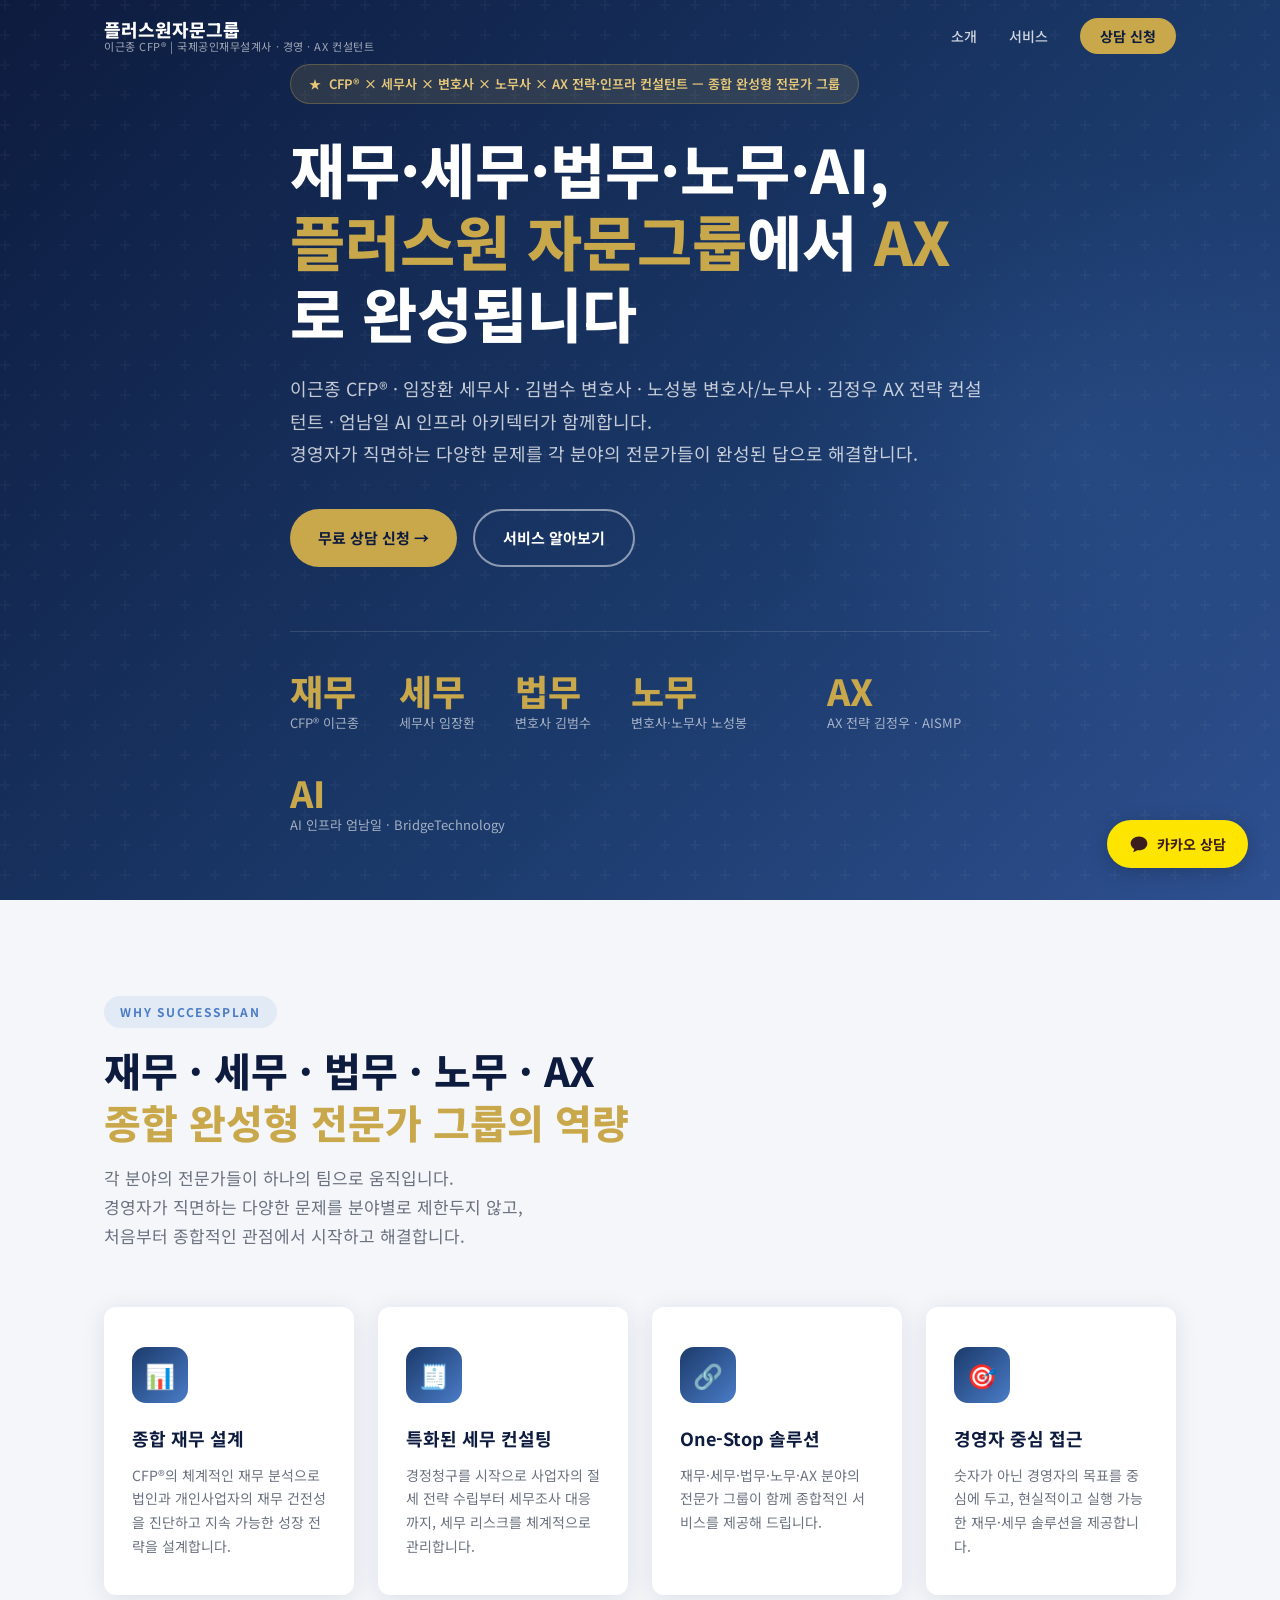
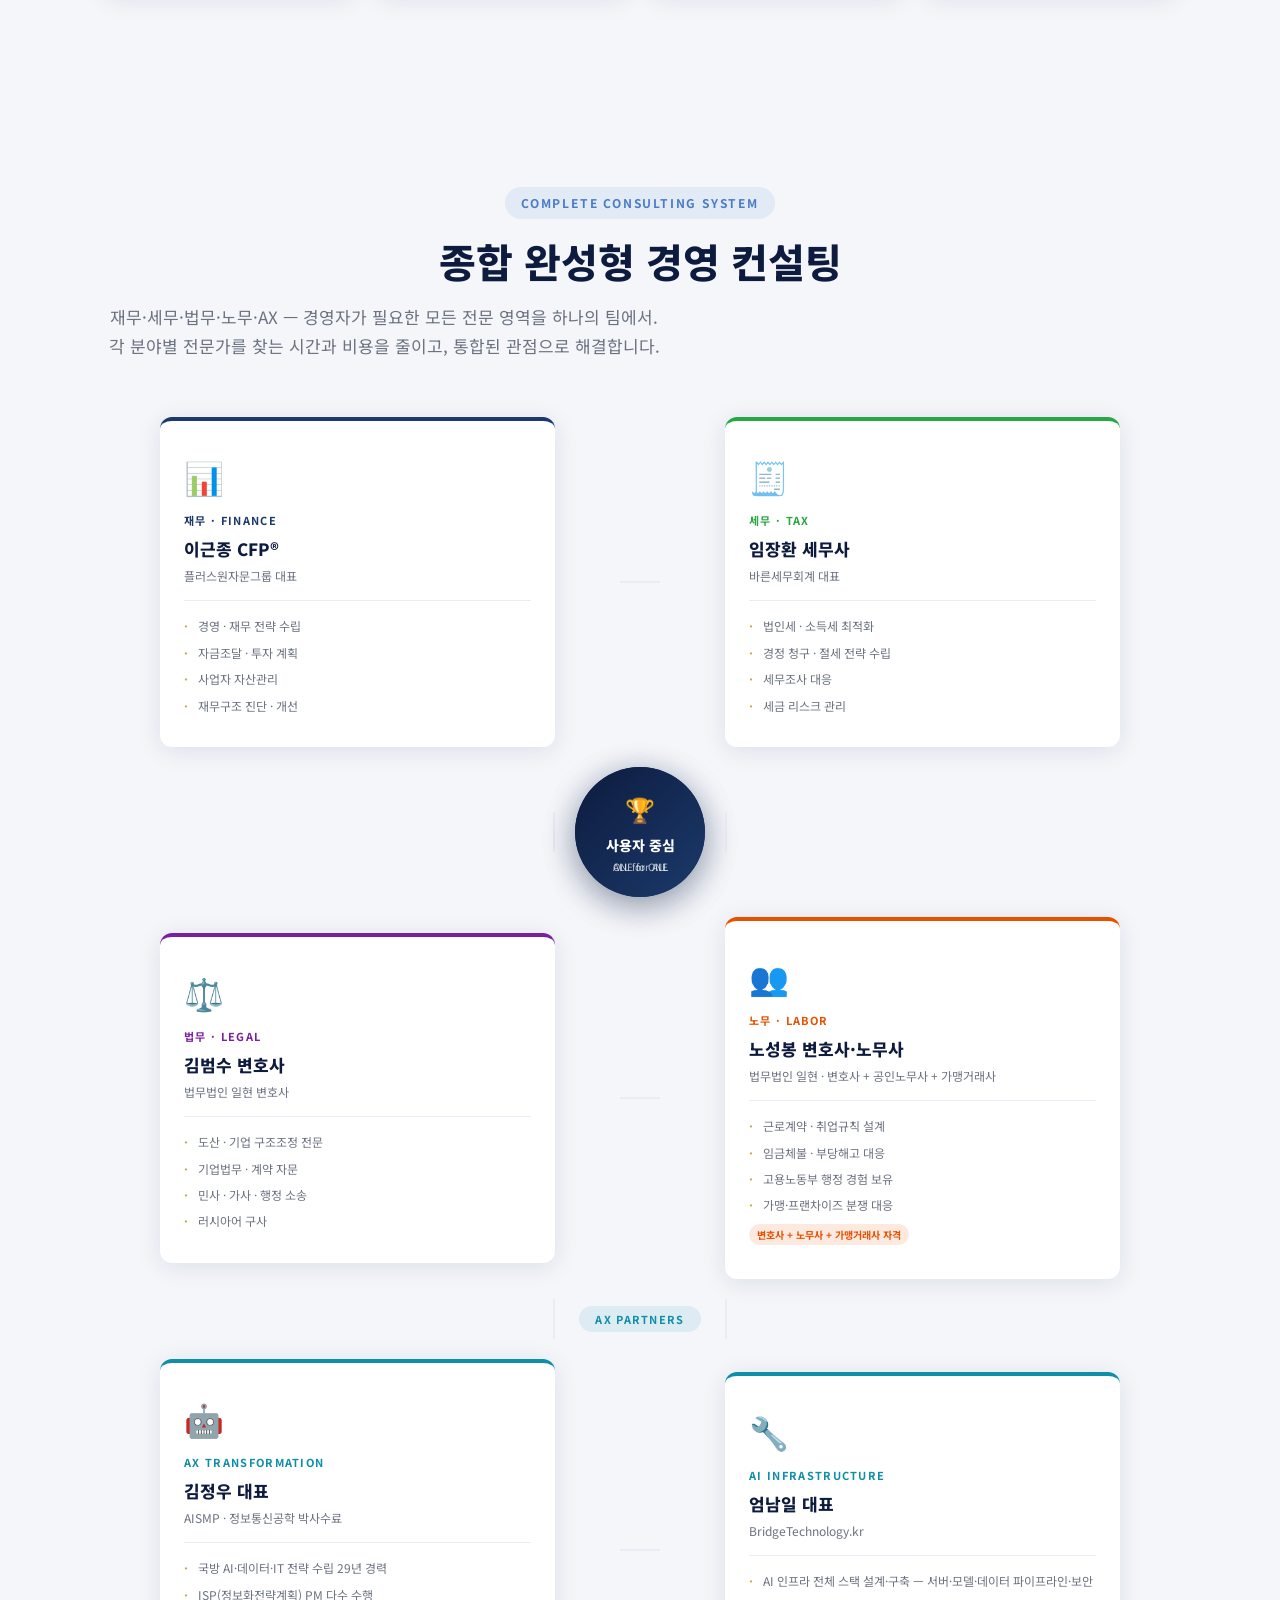
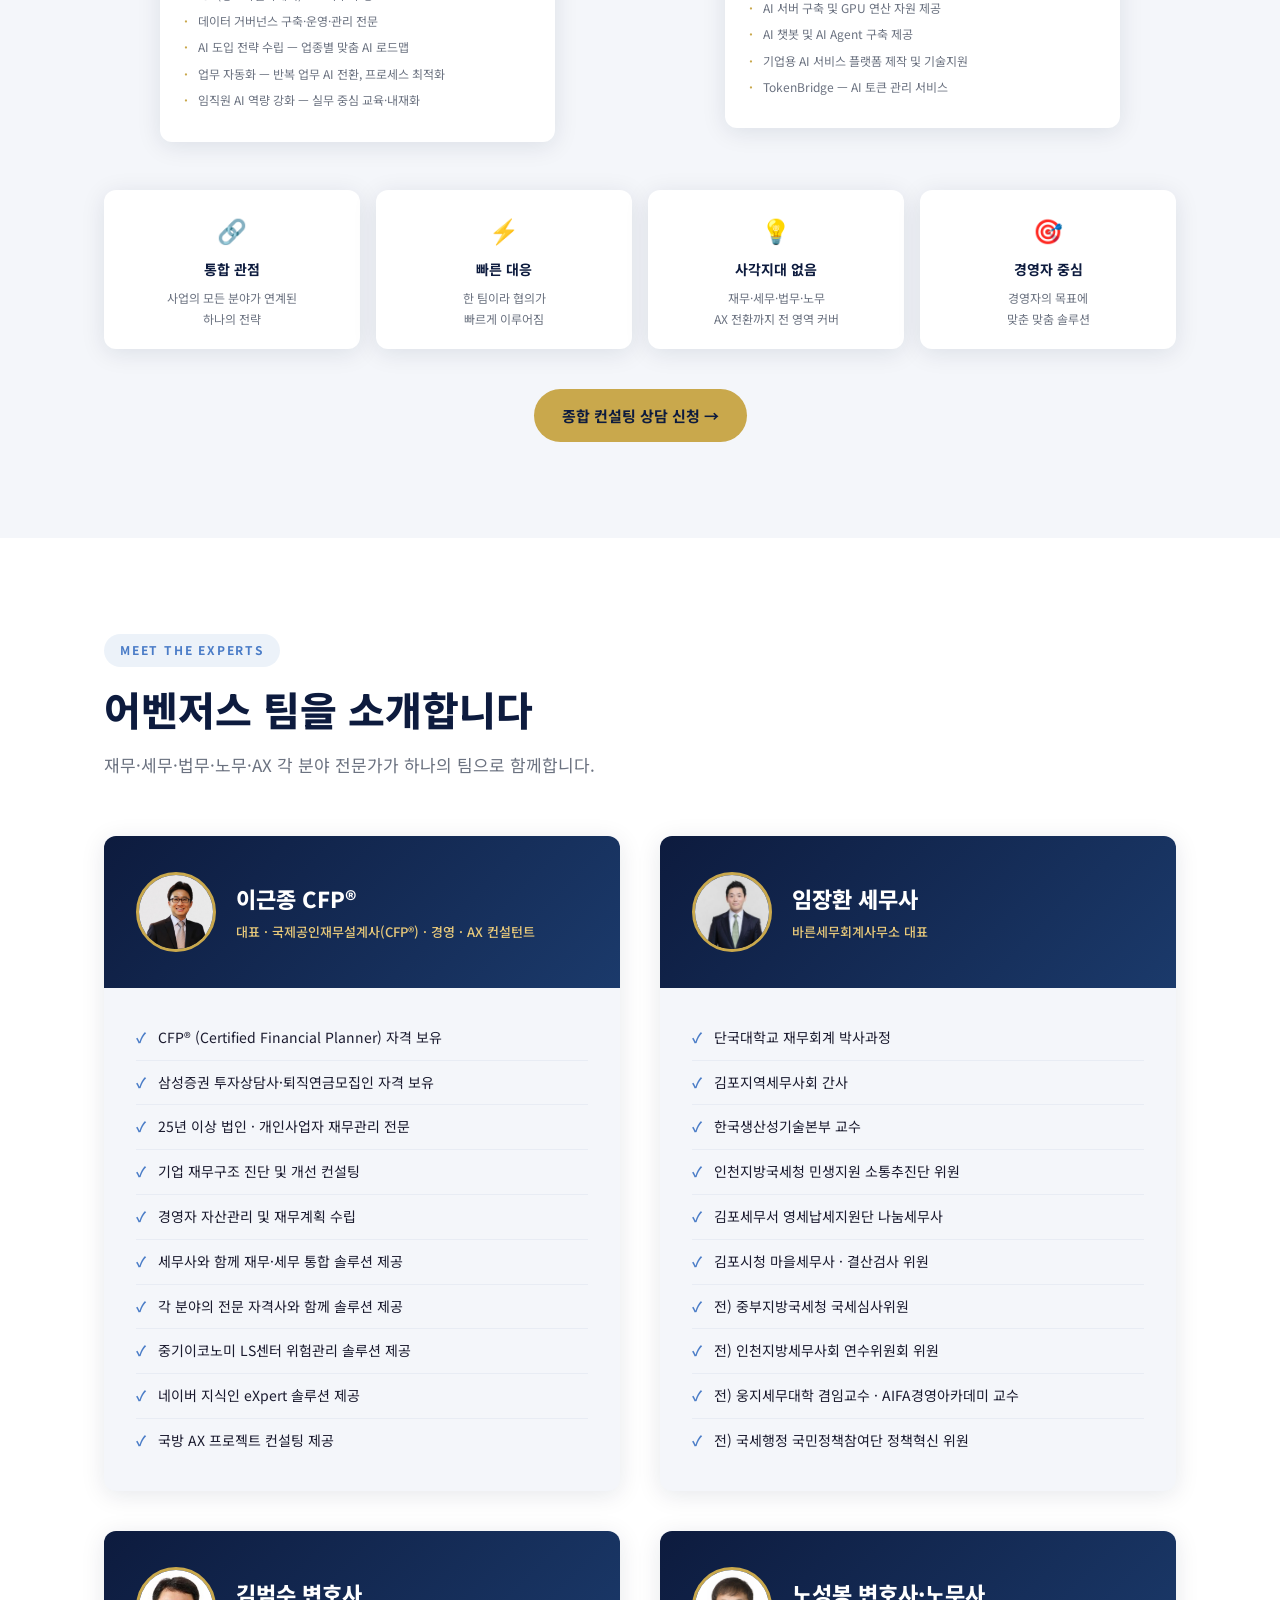
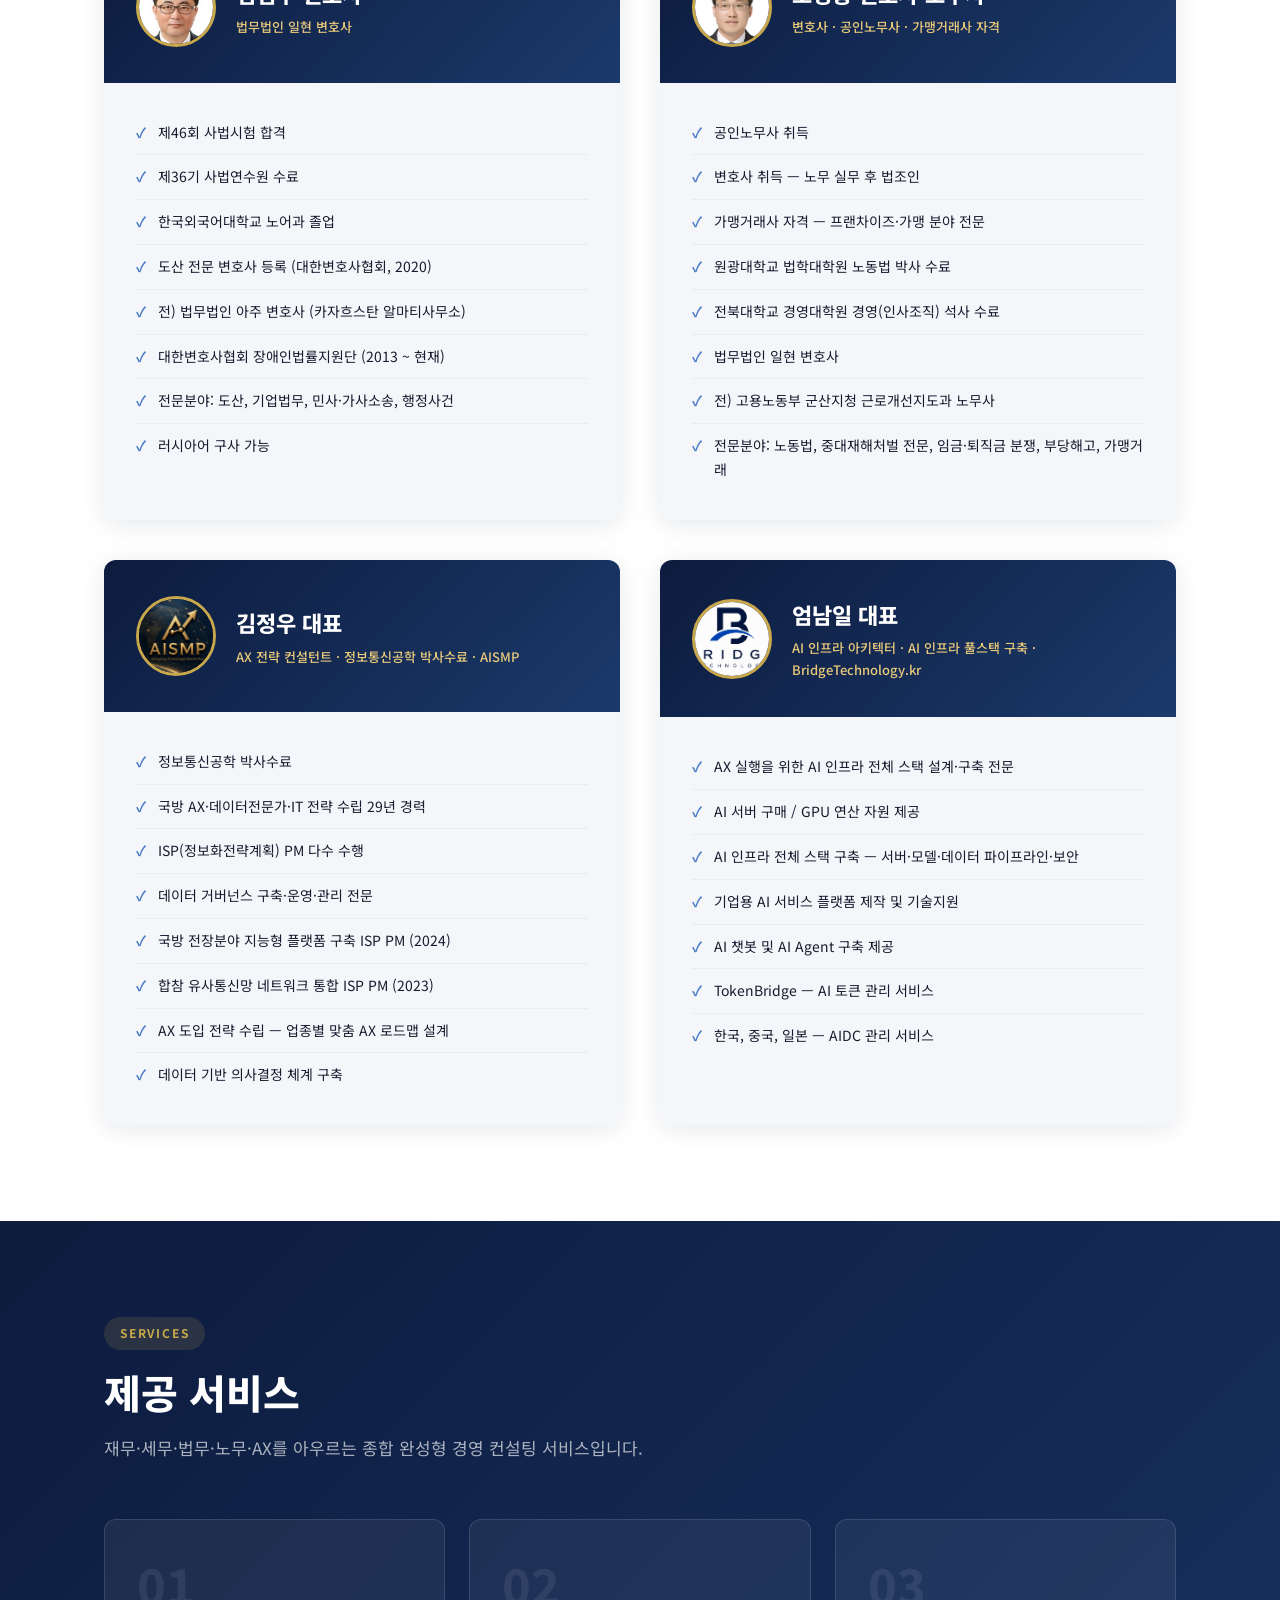
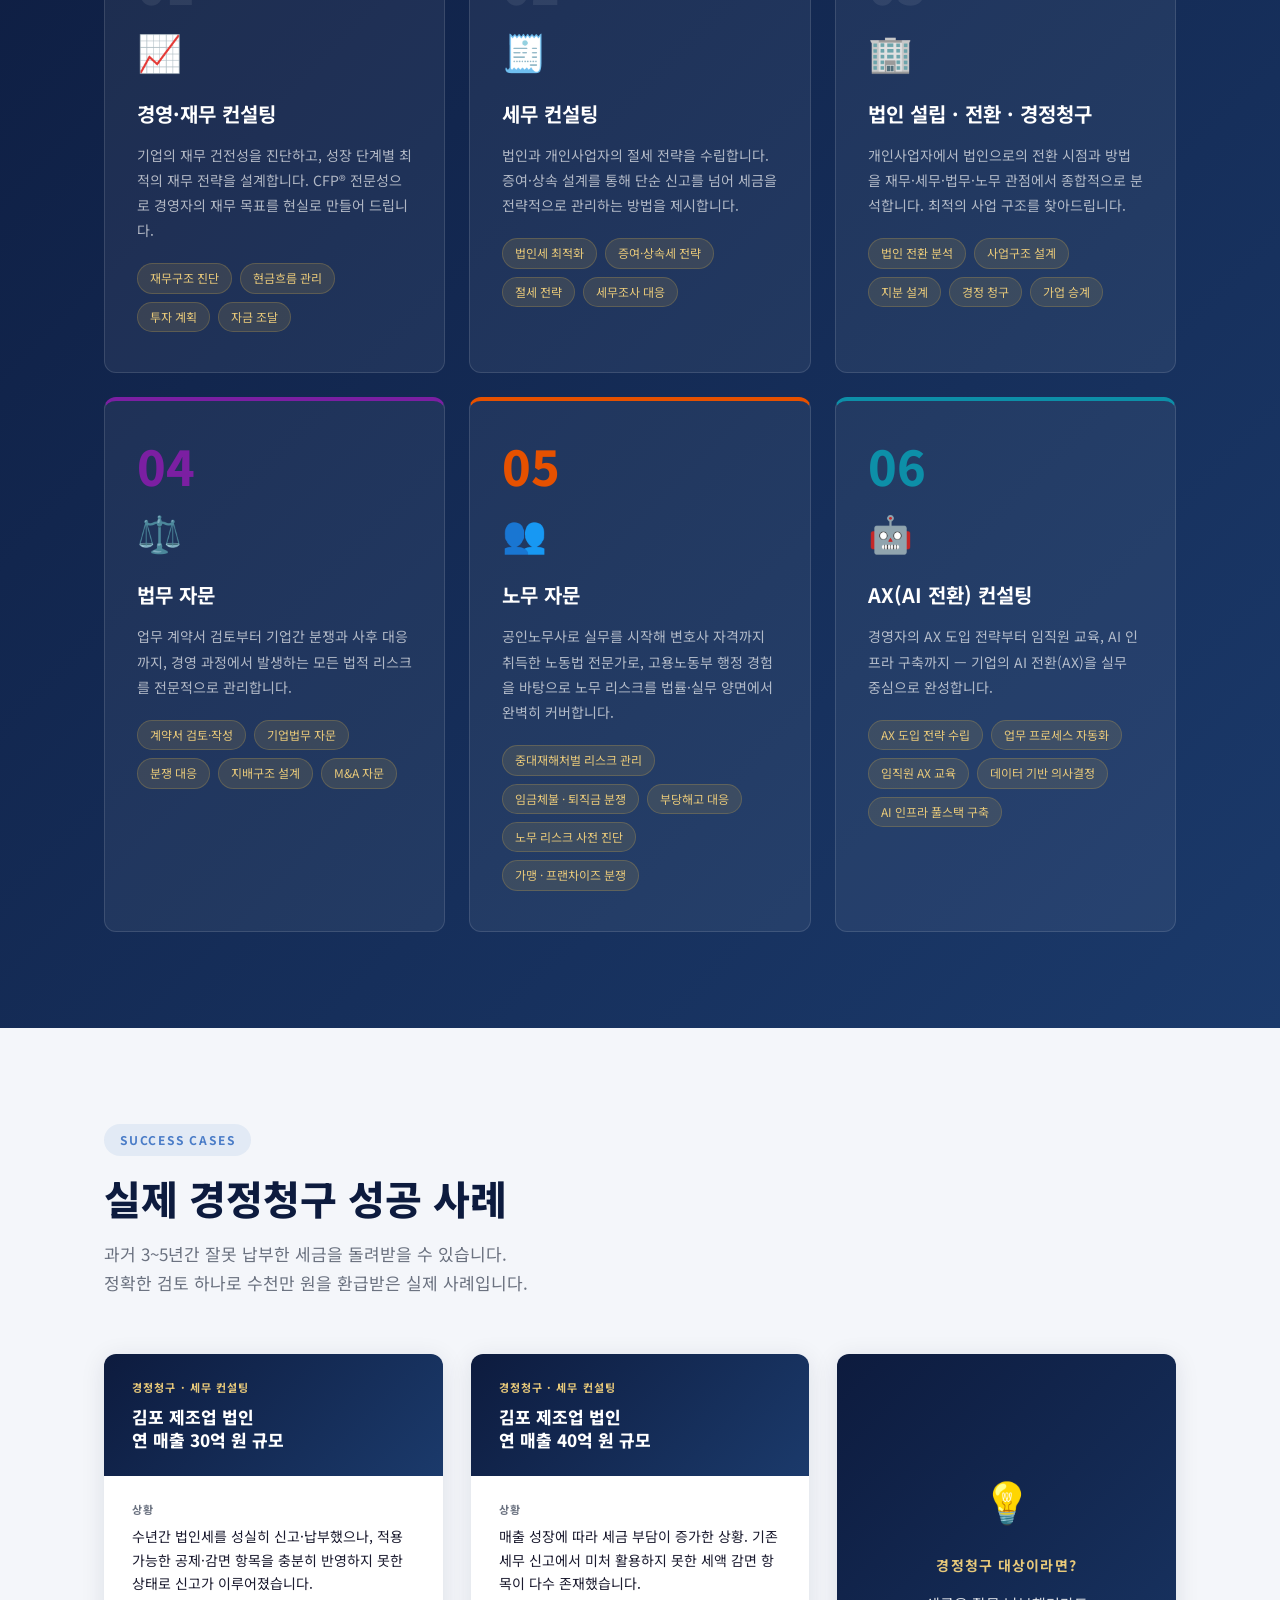
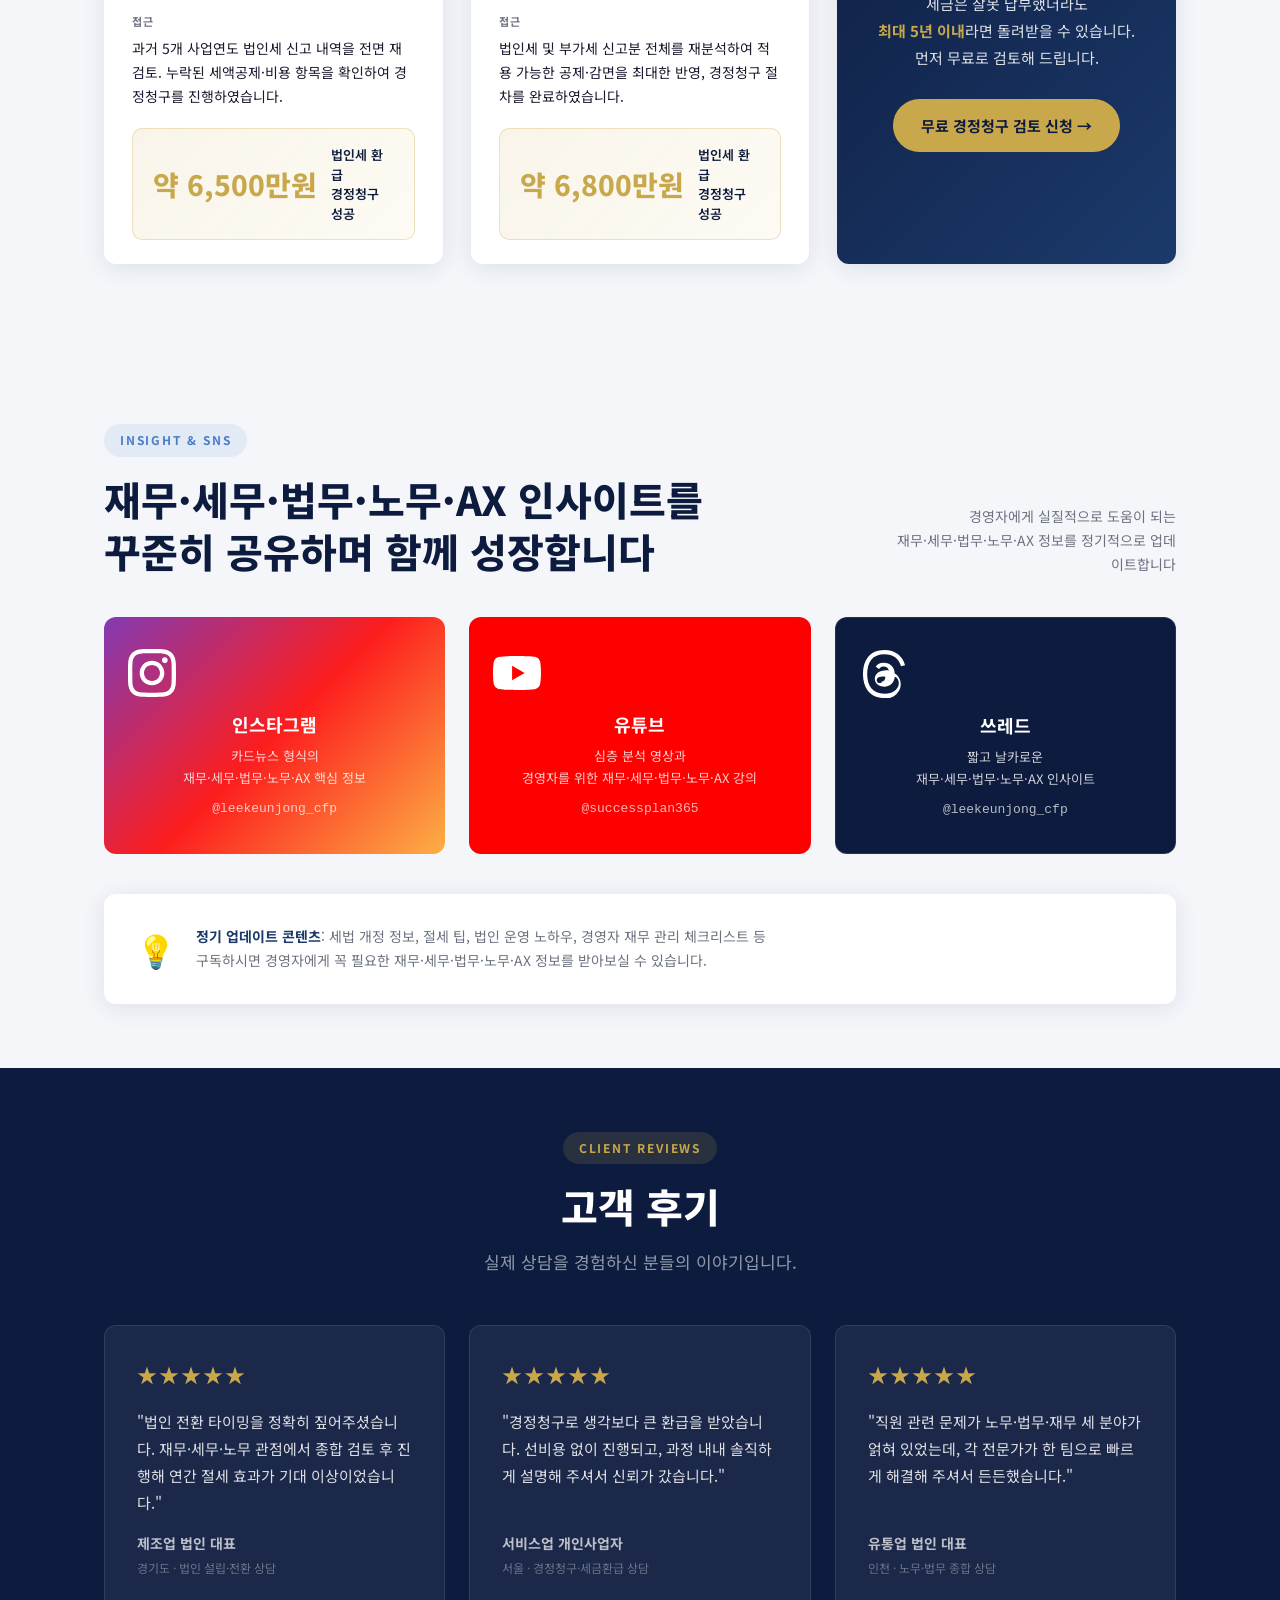
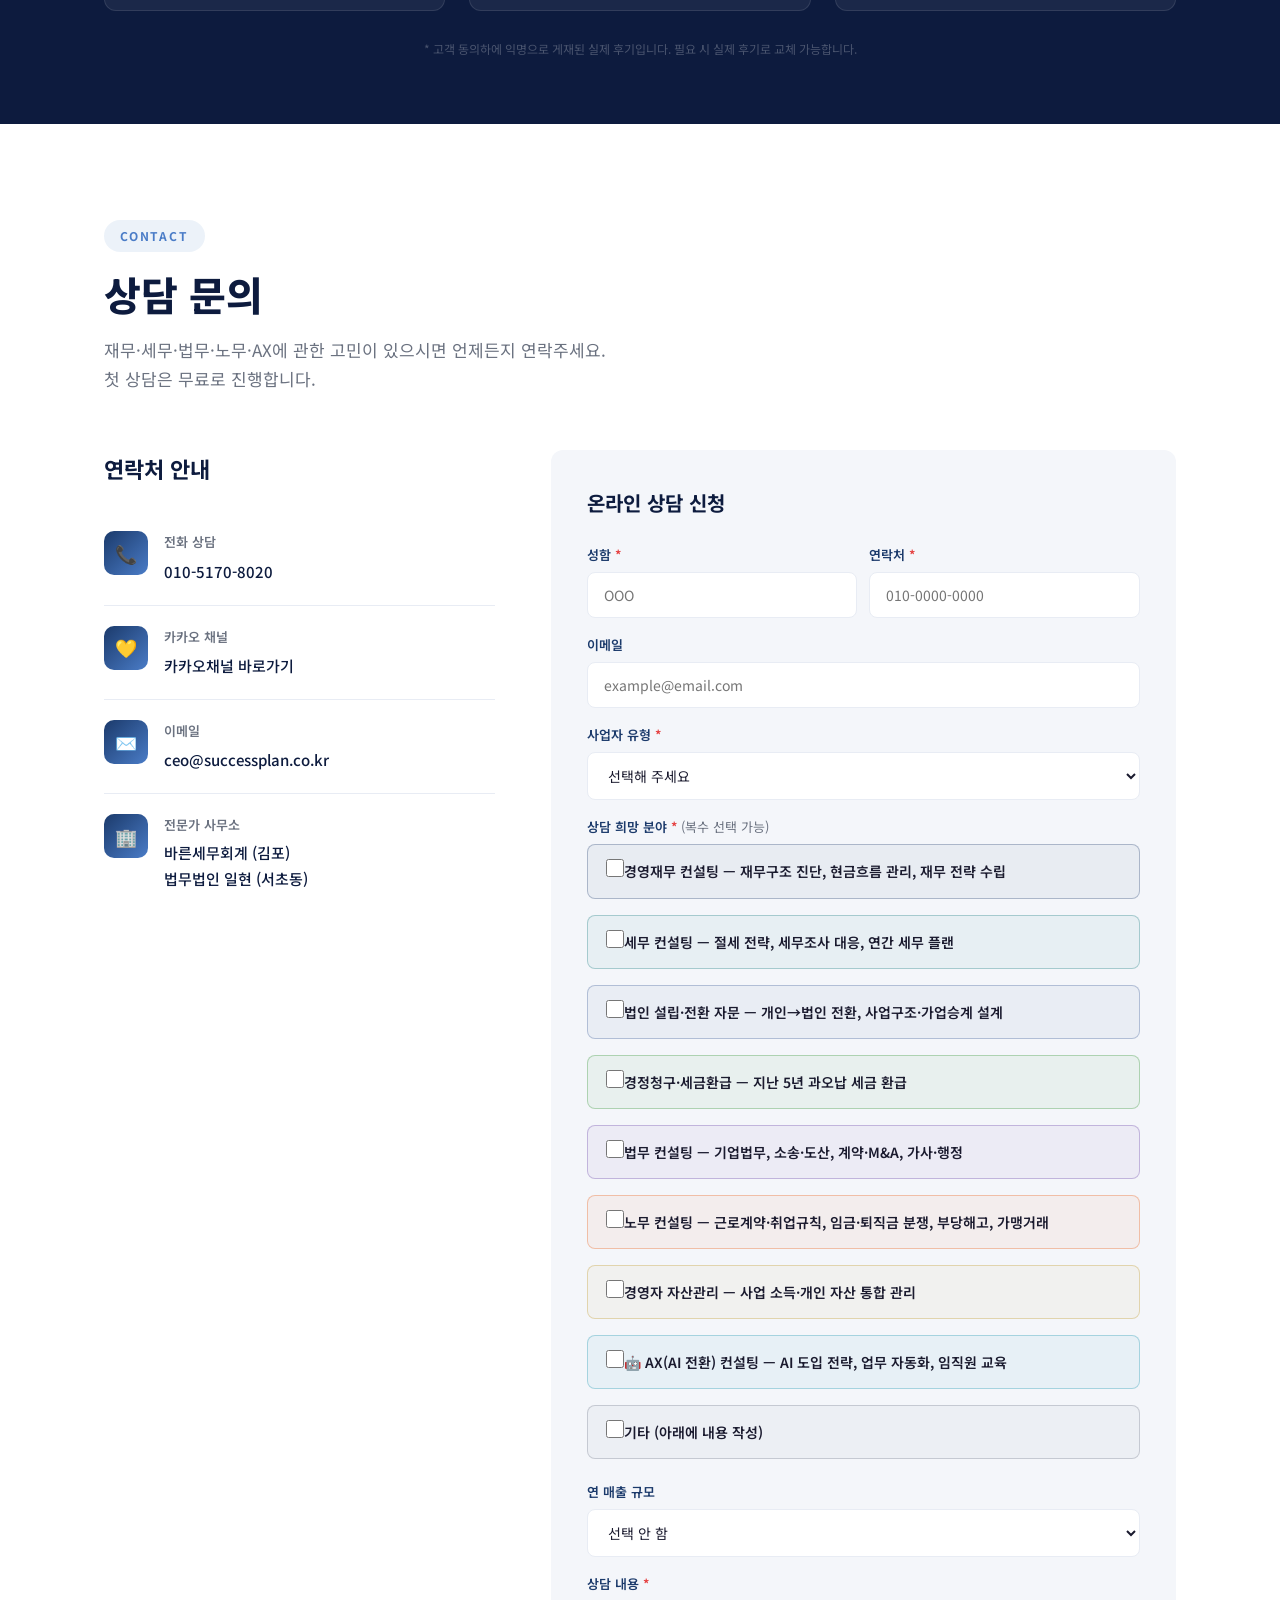
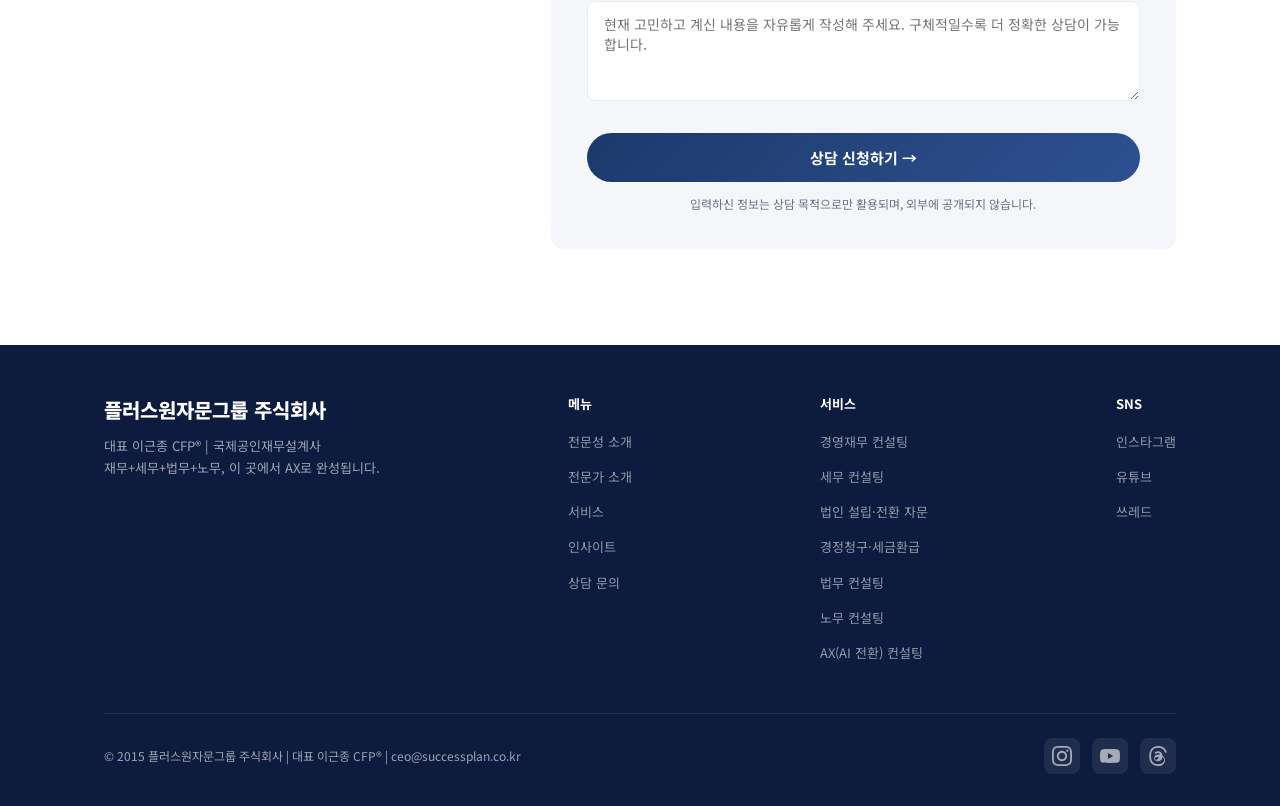
==== commit 0892224f: "Add 성공사례 section with real 경정청구 case studies - Added #cases section between services and SNS section" ====
--- a/index.html
+++ b/index.html
@@ -712,6 +712,54 @@
       .btn { justify-content: center; }
     }
 
+    /* ─── 성공사례 ─── */
+    #cases { background: var(--gray-bg); }
+    .cases-grid {
+      display: grid;
+      grid-template-columns: repeat(auto-fit, minmax(300px, 1fr));
+      gap: 28px;
+      margin-top: 56px;
+    }
+    .case-card {
+      background: var(--white);
+      border-radius: var(--radius);
+      overflow: hidden;
+      box-shadow: var(--shadow);
+      transition: all 0.3s;
+    }
+    .case-card:hover { transform: translateY(-6px); box-shadow: var(--shadow-hover); }
+    .case-card-header {
+      background: linear-gradient(135deg, var(--navy-dark), var(--navy-primary));
+      padding: 24px 28px;
+    }
+    .case-type {
+      font-size: 11px; font-weight: 700; letter-spacing: 0.1em; text-transform: uppercase;
+      color: var(--gold-light); margin-bottom: 8px;
+    }
+    .case-card-header h3 { font-size: 17px; font-weight: 800; color: var(--white); line-height: 1.4; }
+    .case-body { padding: 24px 28px; }
+    .case-label {
+      font-size: 11px; font-weight: 700; letter-spacing: 0.08em; color: var(--gray-text);
+      text-transform: uppercase; margin-bottom: 6px; margin-top: 16px;
+    }
+    .case-label:first-child { margin-top: 0; }
+    .case-body p { font-size: 14px; color: var(--text-dark); line-height: 1.7; }
+    .case-result {
+      margin-top: 20px;
+      padding: 16px 20px;
+      background: linear-gradient(135deg, rgba(201,168,76,0.12), rgba(232,201,122,0.08));
+      border: 1px solid rgba(201,168,76,0.3);
+      border-radius: 10px;
+      display: flex;
+      align-items: center;
+      gap: 14px;
+    }
+    .case-result-num {
+      font-size: 28px; font-weight: 800; color: var(--gold);
+      white-space: nowrap; line-height: 1;
+    }
+    .case-result-desc { font-size: 13px; color: var(--navy-dark); font-weight: 600; line-height: 1.5; }
+
     /* ─── Fade-in animation ─── */
     .fade-in {
       opacity: 0;
@@ -1272,6 +1320,65 @@
   </div>
 </section>
 
+<!-- ── 성공사례 ── -->
+<section id="cases" class="section">
+  <div class="container">
+    <div class="fade-in">
+      <span class="section-label">Success Cases</span>
+      <h2 class="section-title">실제 경정청구 성공 사례</h2>
+      <p class="section-sub">과거 3~5년간 잘못 납부한 세금을 돌려받을 수 있습니다.<br/>정확한 검토 하나로 수천만 원을 환급받은 실제 사례입니다.</p>
+    </div>
+
+    <div class="cases-grid">
+
+      <!-- 사례 1 -->
+      <div class="case-card fade-in">
+        <div class="case-card-header">
+          <div class="case-type">경정청구 · 세무 컨설팅</div>
+          <h3>김포 제조업 법인<br/>연 매출 30억 원 규모</h3>
+        </div>
+        <div class="case-body">
+          <div class="case-label">상황</div>
+          <p>수년간 법인세를 성실히 신고·납부했으나, 적용 가능한 공제·감면 항목을 충분히 반영하지 못한 상태로 신고가 이루어졌습니다.</p>
+          <div class="case-label">접근</div>
+          <p>과거 5개 사업연도 법인세 신고 내역을 전면 재검토. 누락된 세액공제·비용 항목을 확인하여 경정청구를 진행하였습니다.</p>
+          <div class="case-result">
+            <div class="case-result-num">약 6,500만원</div>
+            <div class="case-result-desc">법인세 환급<br/>경정청구 성공</div>
+          </div>
+        </div>
+      </div>
+
+      <!-- 사례 2 -->
+      <div class="case-card fade-in">
+        <div class="case-card-header">
+          <div class="case-type">경정청구 · 세무 컨설팅</div>
+          <h3>김포 제조업 법인<br/>연 매출 40억 원 규모</h3>
+        </div>
+        <div class="case-body">
+          <div class="case-label">상황</div>
+          <p>매출 성장에 따라 세금 부담이 증가한 상황. 기존 세무 신고에서 미처 활용하지 못한 세액 감면 항목이 다수 존재했습니다.</p>
+          <div class="case-label">접근</div>
+          <p>법인세 및 부가세 신고분 전체를 재분석하여 적용 가능한 공제·감면을 최대한 반영, 경정청구 절차를 완료하였습니다.</p>
+          <div class="case-result">
+            <div class="case-result-num">약 6,800만원</div>
+            <div class="case-result-desc">법인세 환급<br/>경정청구 성공</div>
+          </div>
+        </div>
+      </div>
+
+      <!-- 안내 카드 -->
+      <div class="case-card fade-in" style="background:linear-gradient(135deg,var(--navy-dark),var(--navy-primary));display:flex;flex-direction:column;justify-content:center;align-items:center;text-align:center;padding:40px 32px;box-shadow:var(--shadow);">
+        <div style="font-size:40px;margin-bottom:20px;">💡</div>
+        <div style="font-size:14px;font-weight:700;color:var(--gold-light);letter-spacing:0.08em;text-transform:uppercase;margin-bottom:12px;">경정청구 대상이라면?</div>
+        <p style="font-size:15px;color:rgba(255,255,255,0.85);line-height:1.8;margin-bottom:28px;">세금은 잘못 납부했더라도<br/><strong style="color:var(--gold);">최대 5년 이내</strong>라면 돌려받을 수 있습니다.<br/>먼저 무료로 검토해 드립니다.</p>
+        <a href="consult.html" class="btn btn-primary" style="font-size:15px;">무료 경정청구 검토 신청 →</a>
+      </div>
+
+    </div>
+  </div>
+</section>
+
 <!-- ── SNS / Insight ── -->
 <section id="sns" class="section-sm">
   <div class="container">
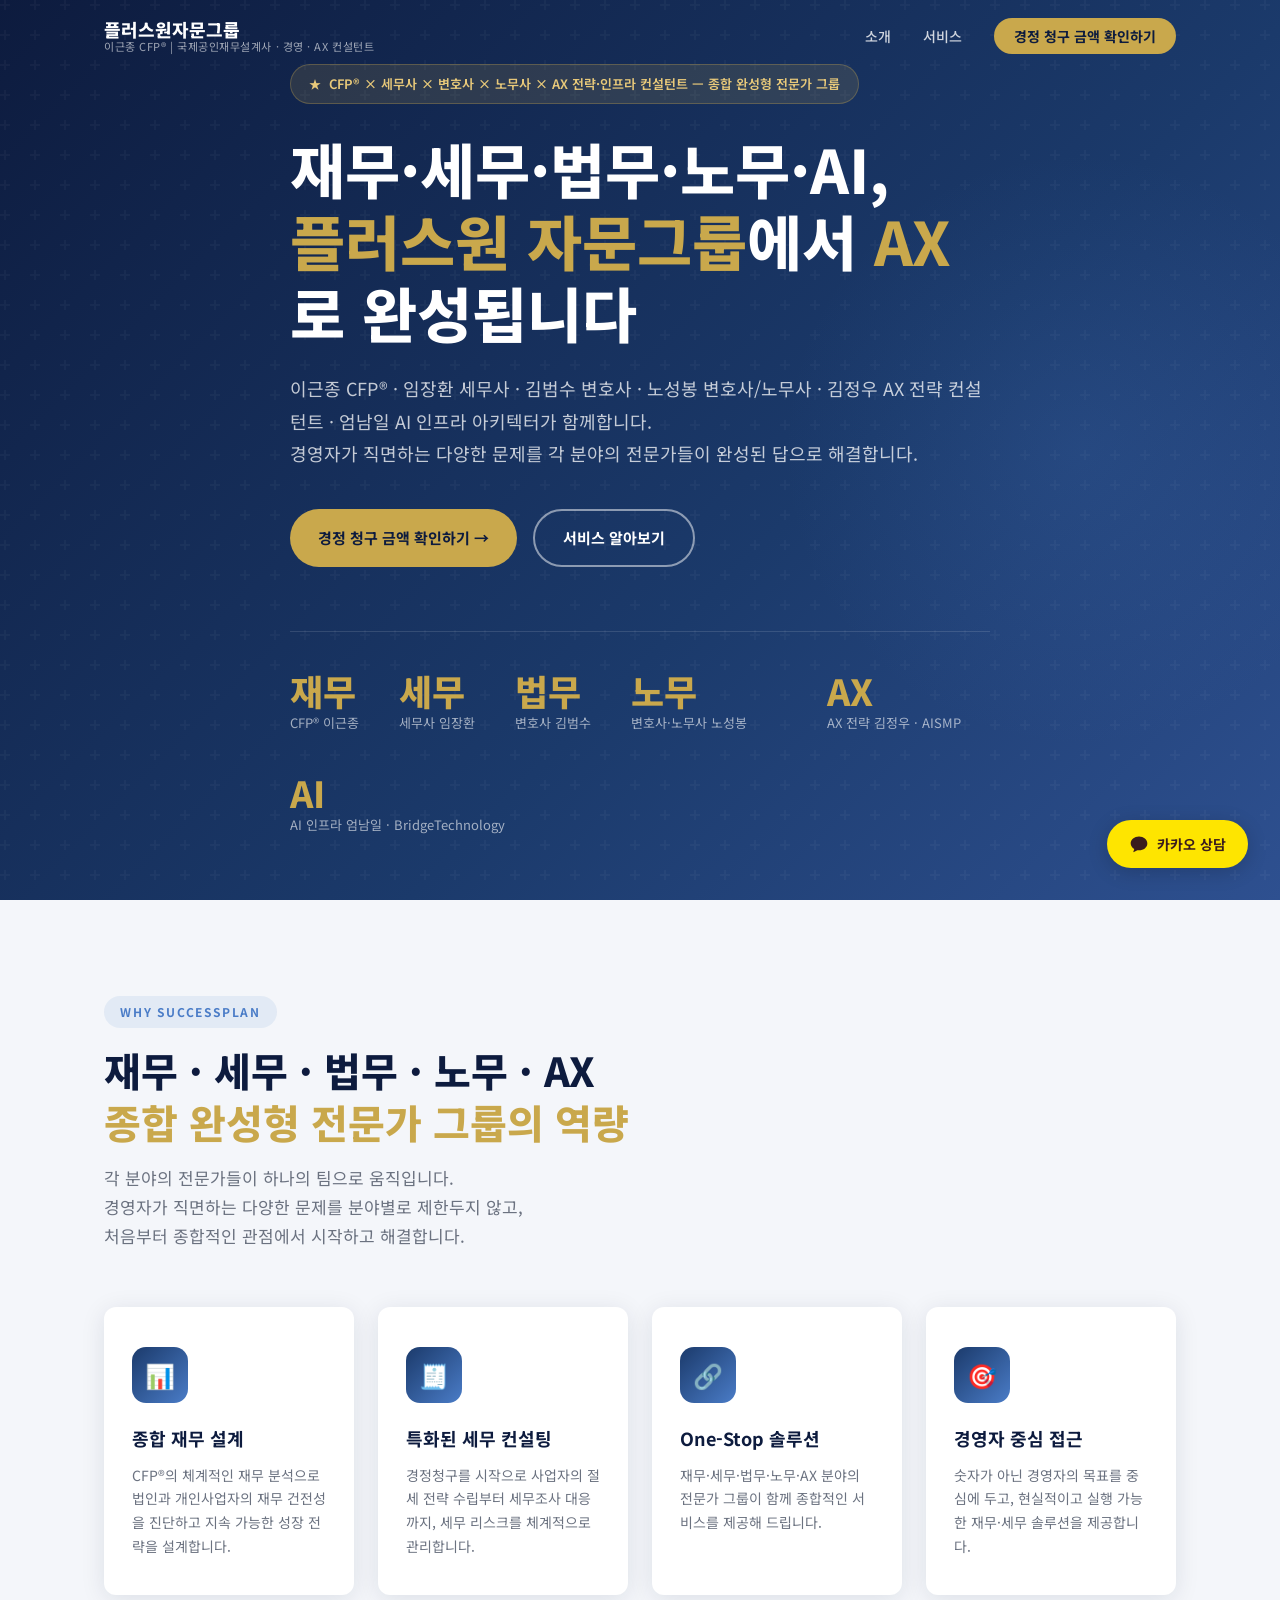
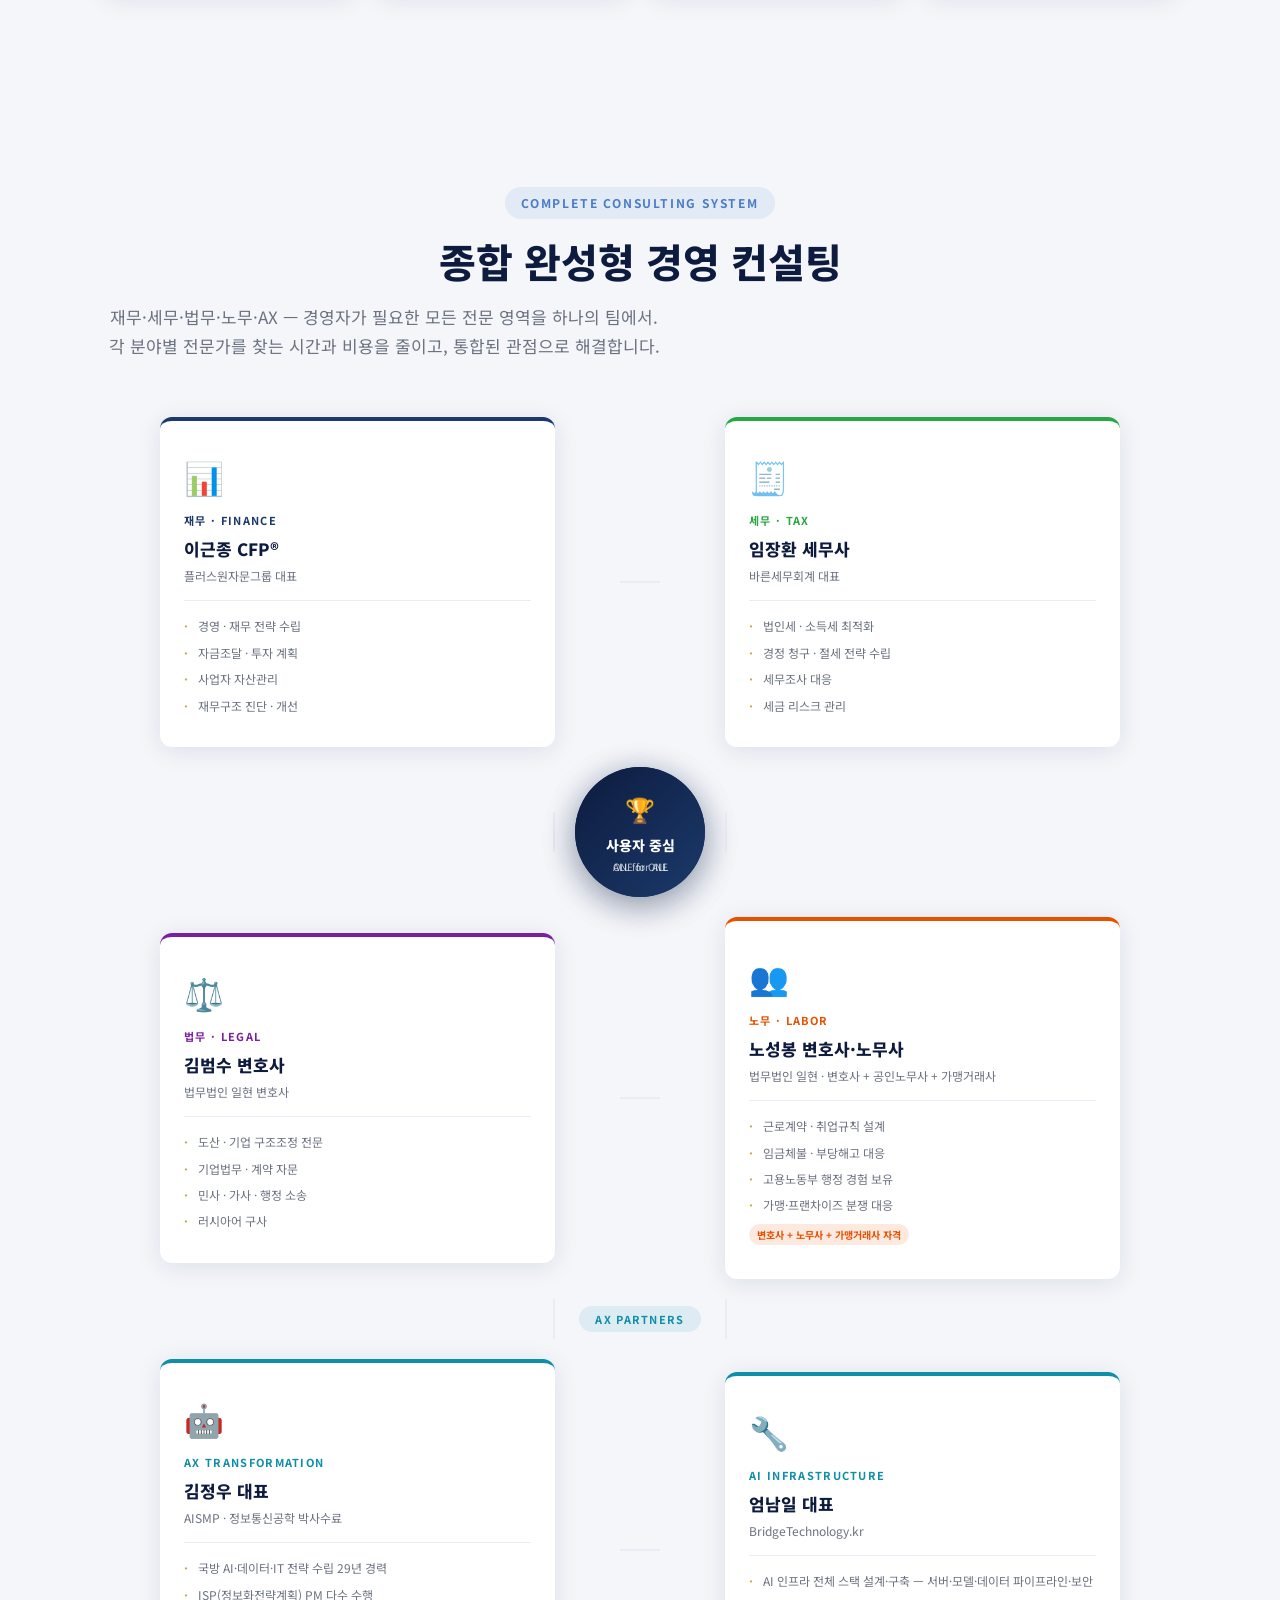
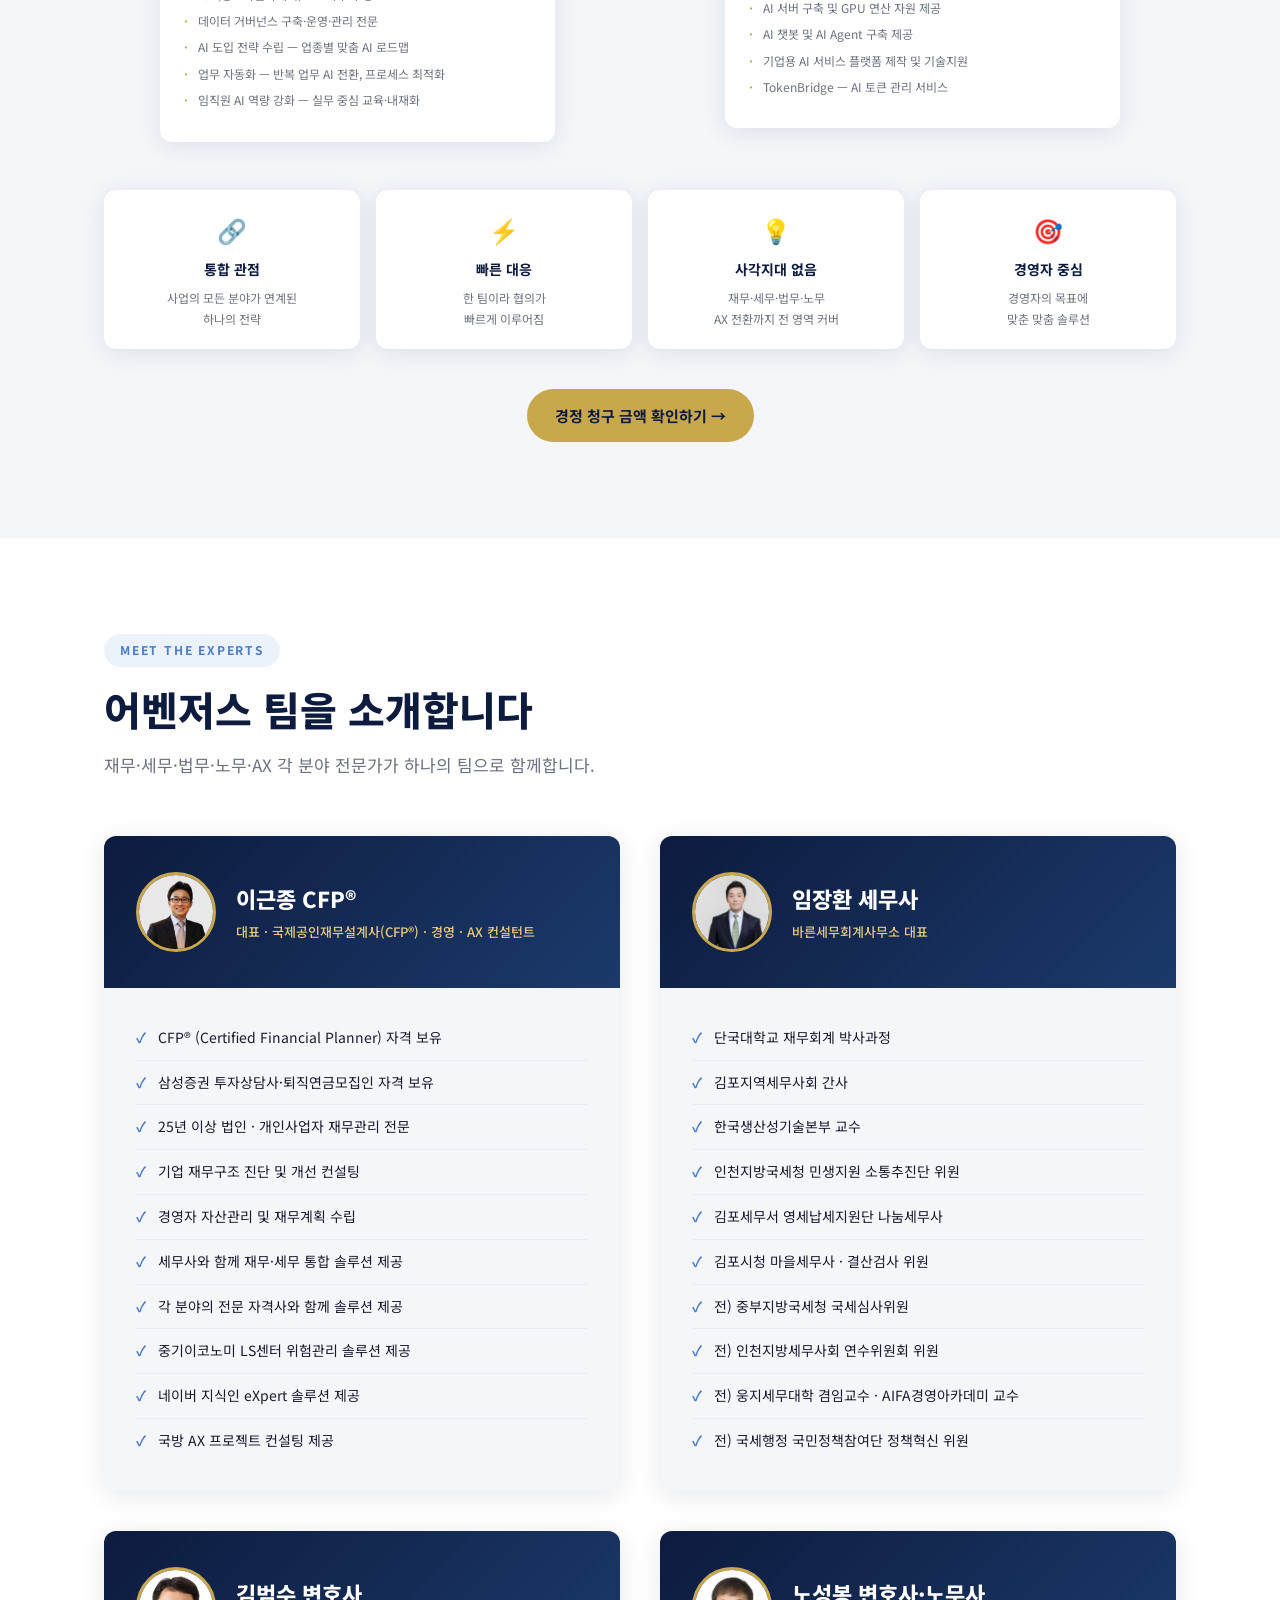
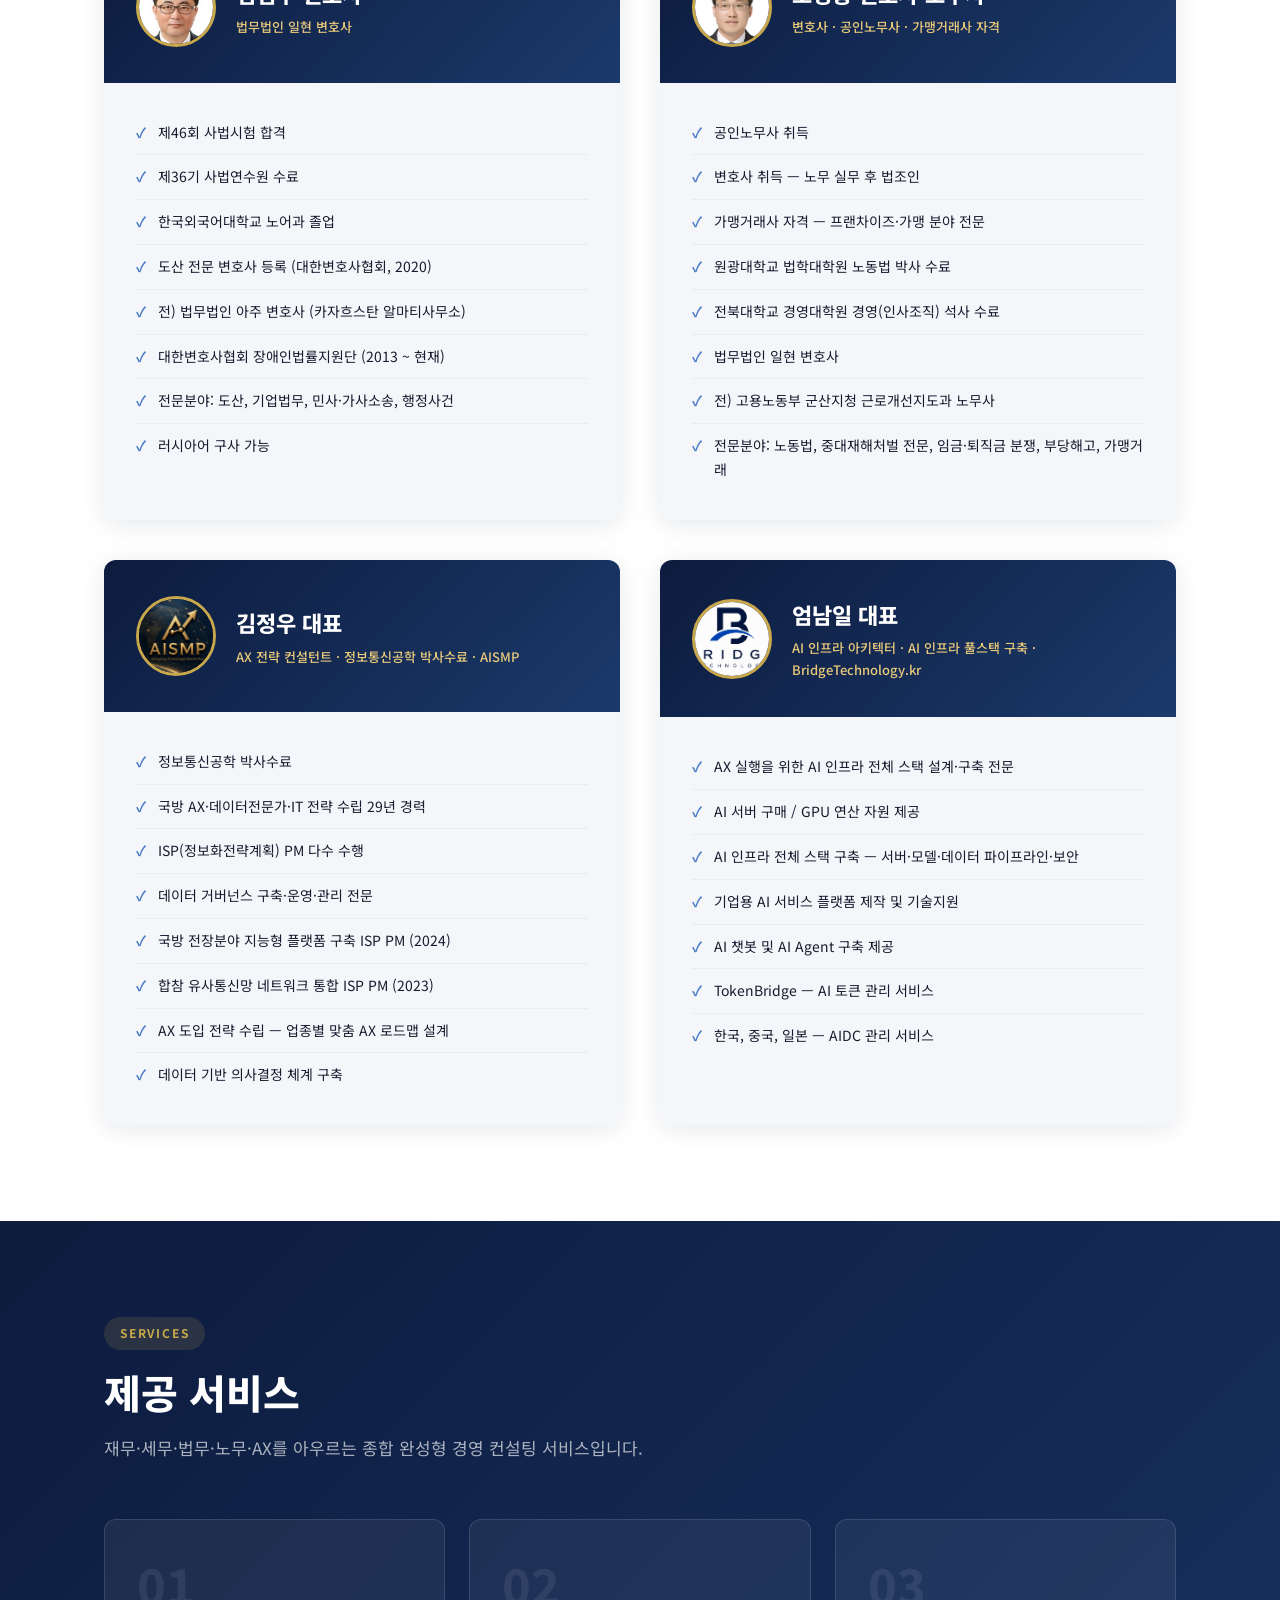
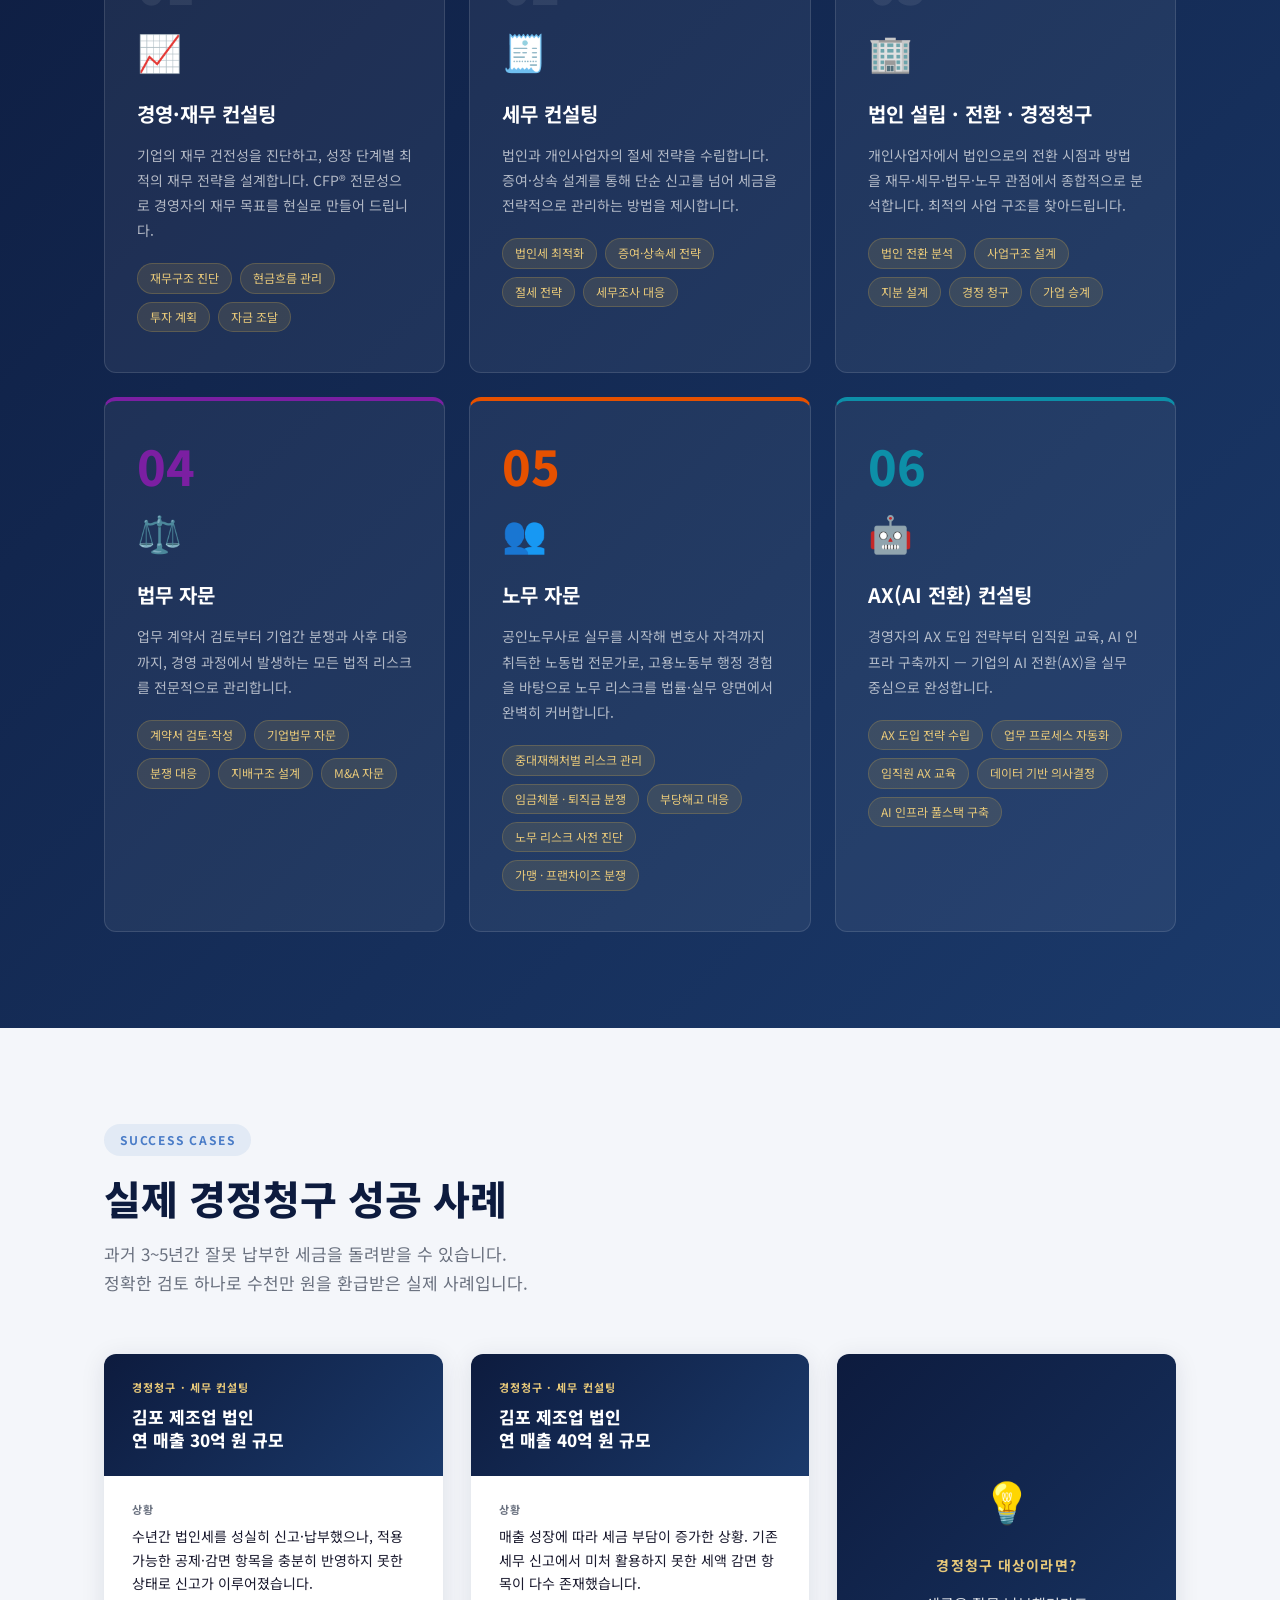
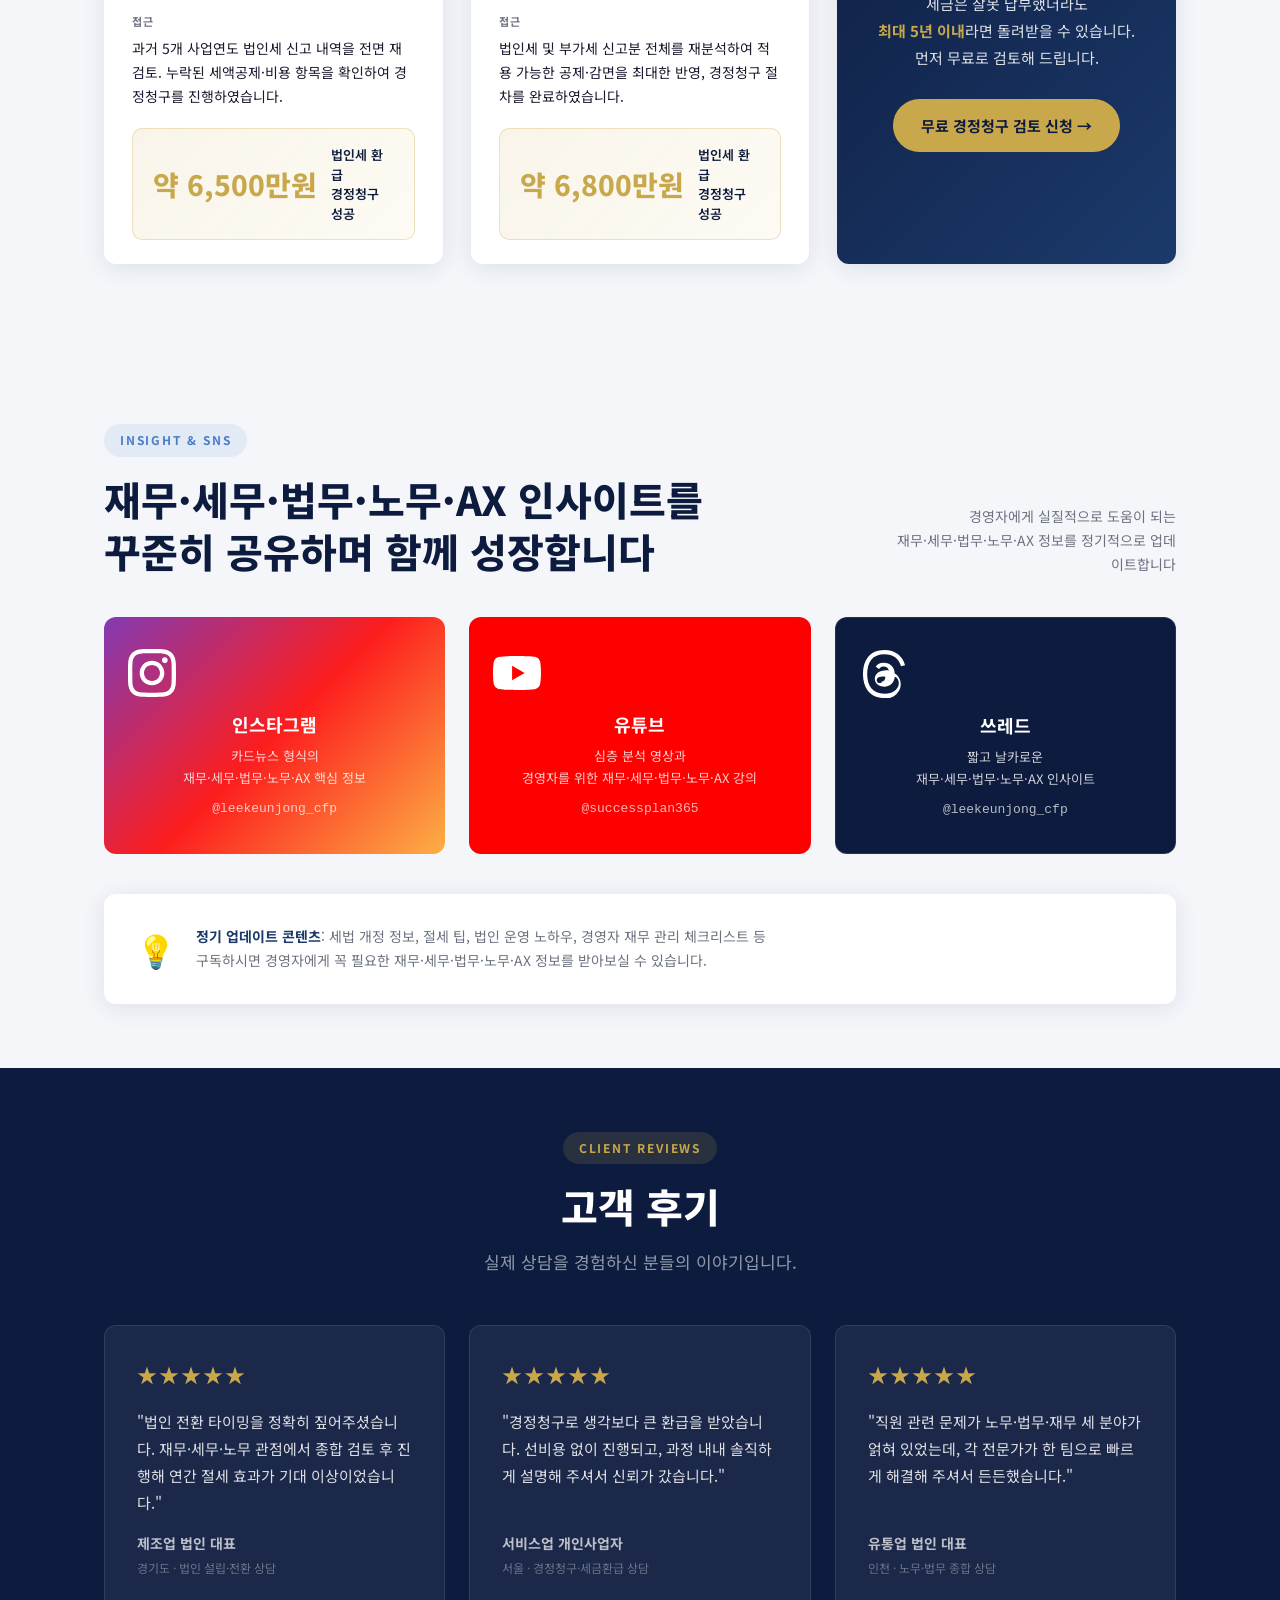
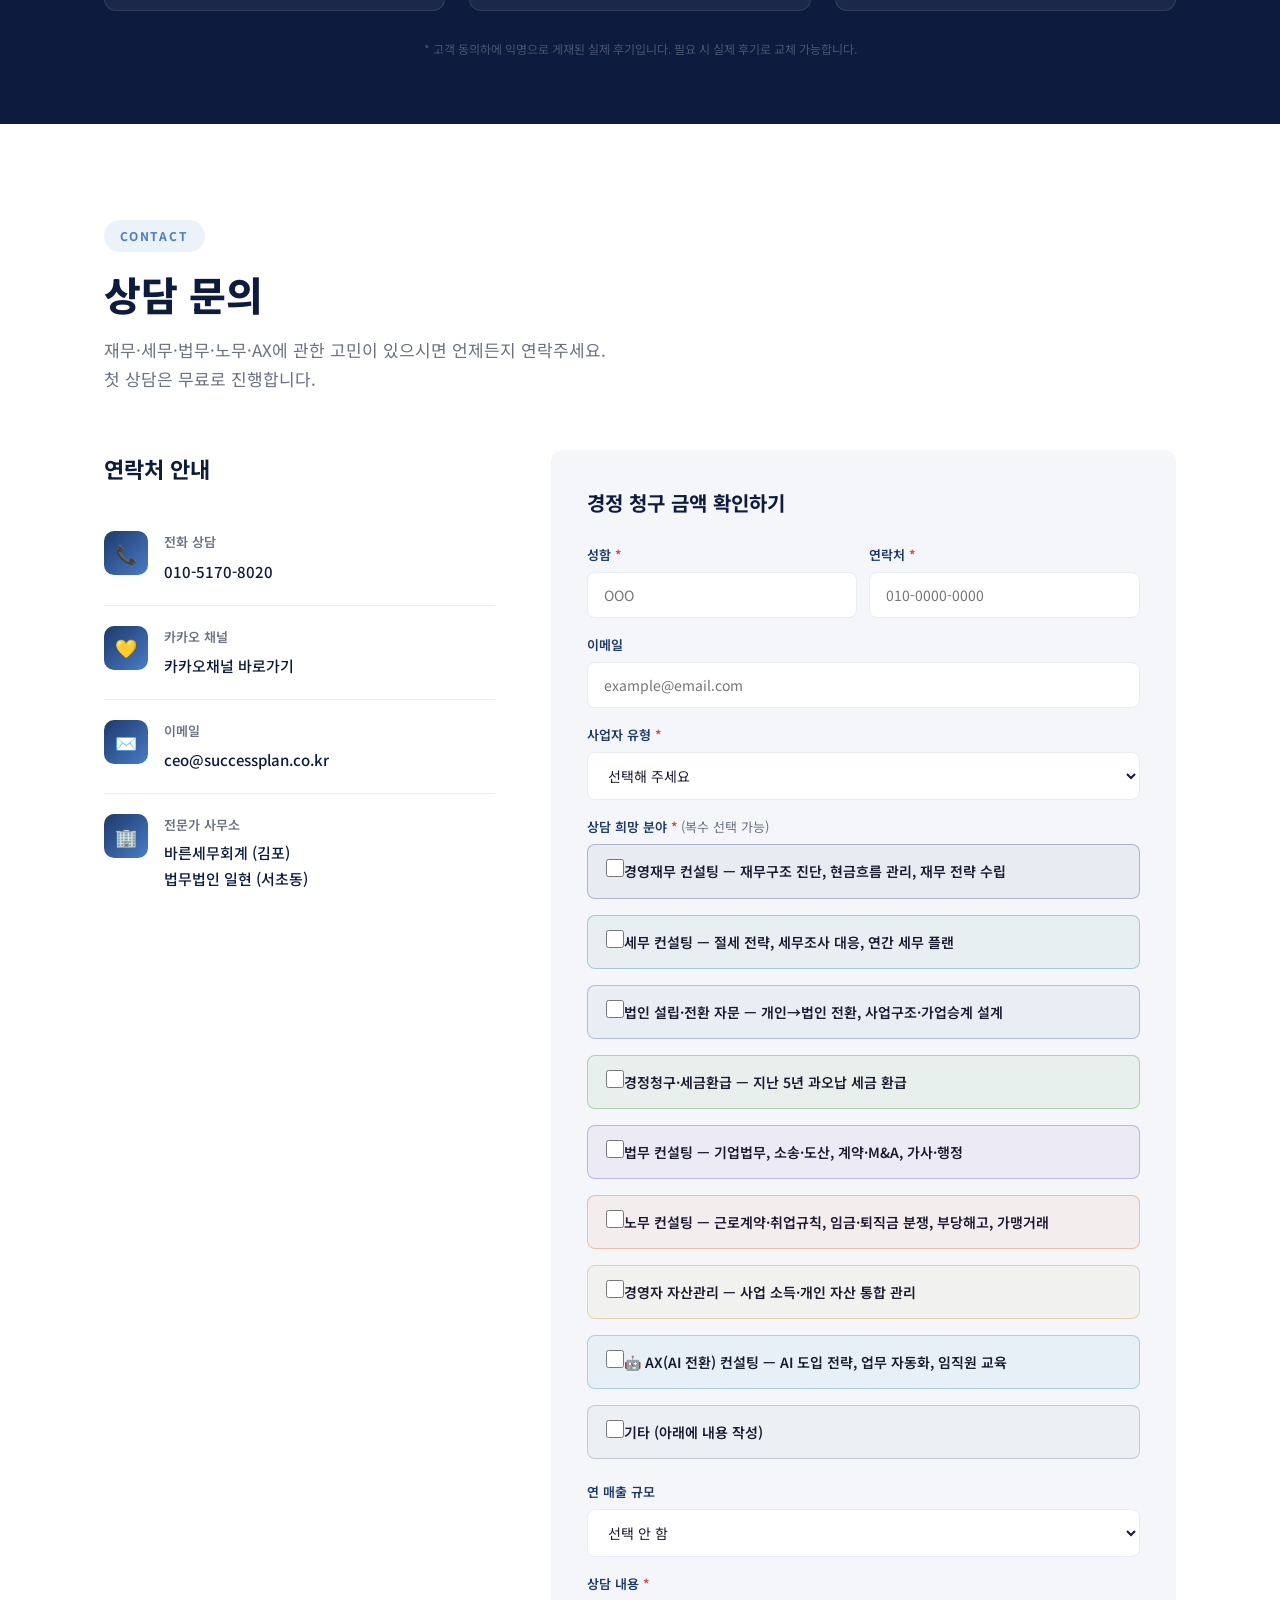
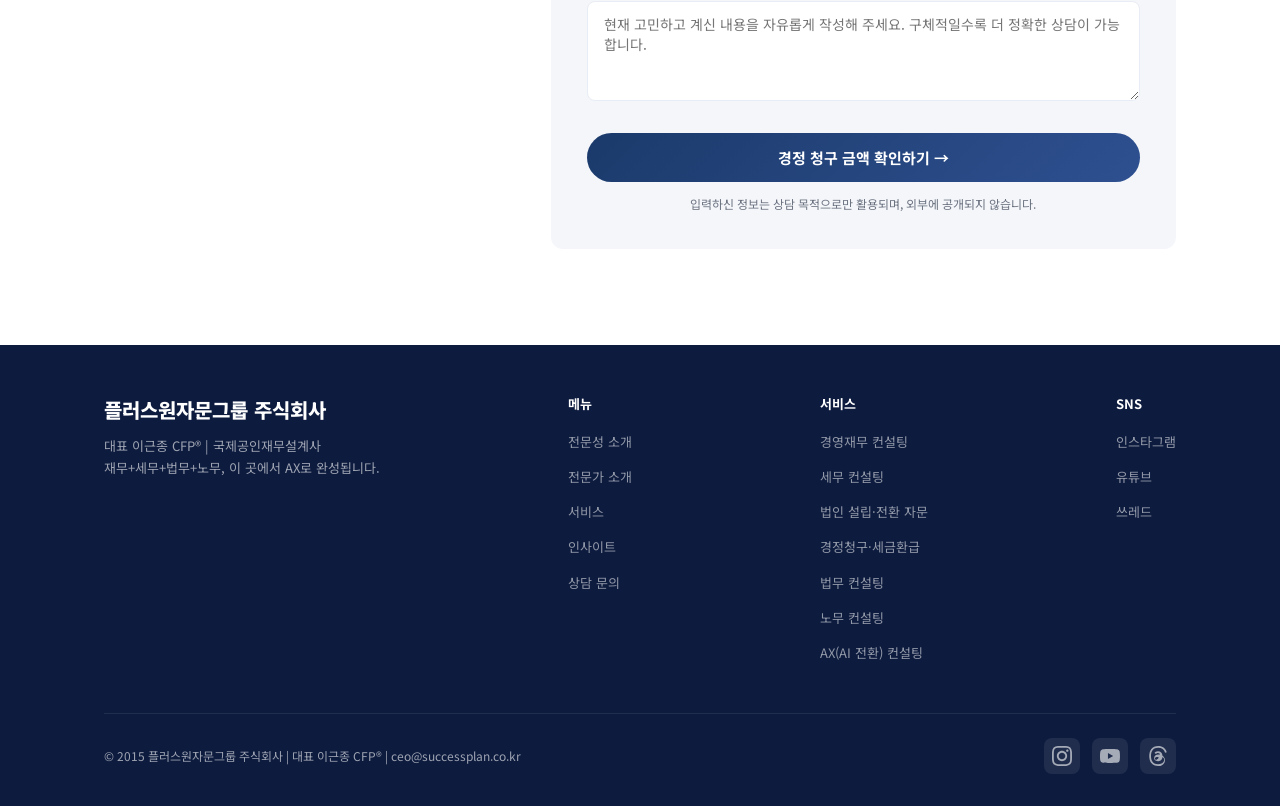
==== commit b4366113: "Replace all '상담 신청' CTA text with '경정 청구 금액 확인하기' - Nav CTA buttons (모든 페이지) - Hero & section CTA bu" ====
--- a/index.html
+++ b/index.html
@@ -782,7 +782,7 @@
       <ul class="nav-links" id="navLinks">
         <li><a href="about.html">소개</a></li>
         <li><a href="services.html">서비스</a></li>
-        <li><a href="consult.html" class="nav-cta">상담 신청</a></li>
+        <li><a href="consult.html" class="nav-cta">경정 청구 금액 확인하기</a></li>
       </ul>
       <div class="nav-toggle" id="navToggle" onclick="toggleMenu()">
         <span></span><span></span><span></span>
@@ -806,7 +806,7 @@
         경영자가 직면하는 다양한 문제를 각 분야의 전문가들이 완성된 답으로 해결합니다.
       </p>
       <div class="hero-btns">
-        <a href="#contact" class="btn btn-primary">무료 상담 신청 →</a>
+        <a href="#contact" class="btn btn-primary">경정 청구 금액 확인하기 →</a>
         <a href="#services" class="btn btn-outline">서비스 알아보기</a>
       </div>
       <div class="hero-stats">
@@ -1063,7 +1063,7 @@
     </div>
 
     <div style="text-align:center;margin-top:40px;" class="fade-in">
-      <a href="consult.html" class="btn btn-primary">종합 컨설팅 상담 신청 →</a>
+      <a href="consult.html" class="btn btn-primary">경정 청구 금액 확인하기 →</a>
     </div>
   </div>
 </section>
@@ -1526,7 +1526,7 @@
 
       <!-- Contact Form -->
       <div class="contact-form fade-in">
-        <h3>온라인 상담 신청</h3>
+        <h3>경정 청구 금액 확인하기</h3>
         <form id="contactForm" onsubmit="handleSubmit(event)">
           <div class="form-row">
             <div class="form-group">
@@ -1581,7 +1581,7 @@
             <label for="message">상담 내용 <span style="color:#e53e3e;">*</span></label>
             <textarea id="message" name="message" placeholder="현재 고민하고 계신 내용을 자유롭게 작성해 주세요. 구체적일수록 더 정확한 상담이 가능합니다." required></textarea>
           </div>
-          <button type="submit" class="form-submit">상담 신청하기 →</button>
+          <button type="submit" class="form-submit">경정 청구 금액 확인하기 →</button>
           <p class="form-privacy">입력하신 정보는 상담 목적으로만 활용되며, 외부에 공개되지 않습니다.</p>
         </form>
       </div>
@@ -1705,7 +1705,7 @@
       .finally(() => {
         showToast('✅ 상담 신청이 완료되었습니다! 곧 연락드리겠습니다.');
         form.reset();
-        btn.textContent = '상담 신청하기 →';
+        btn.textContent = '경정 청구 금액 확인하기 →';
         btn.disabled = false;
       });
   }
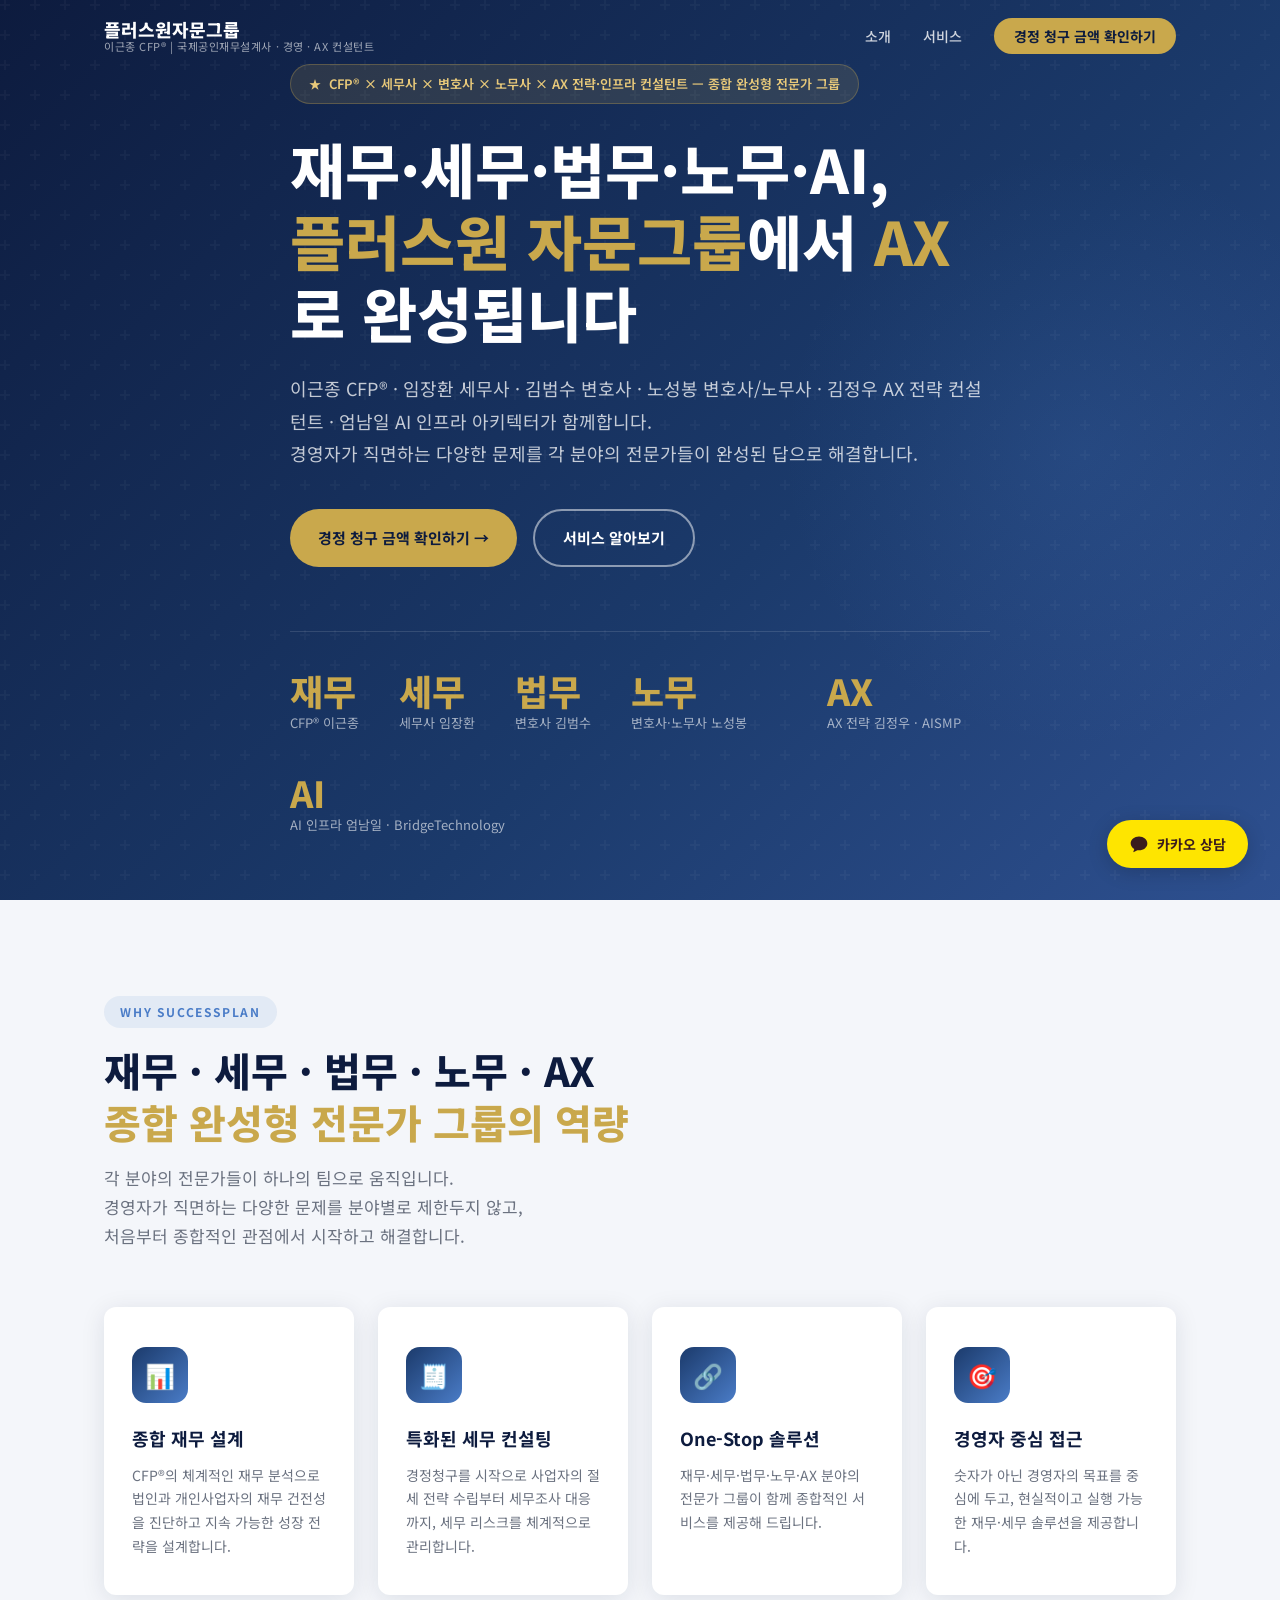
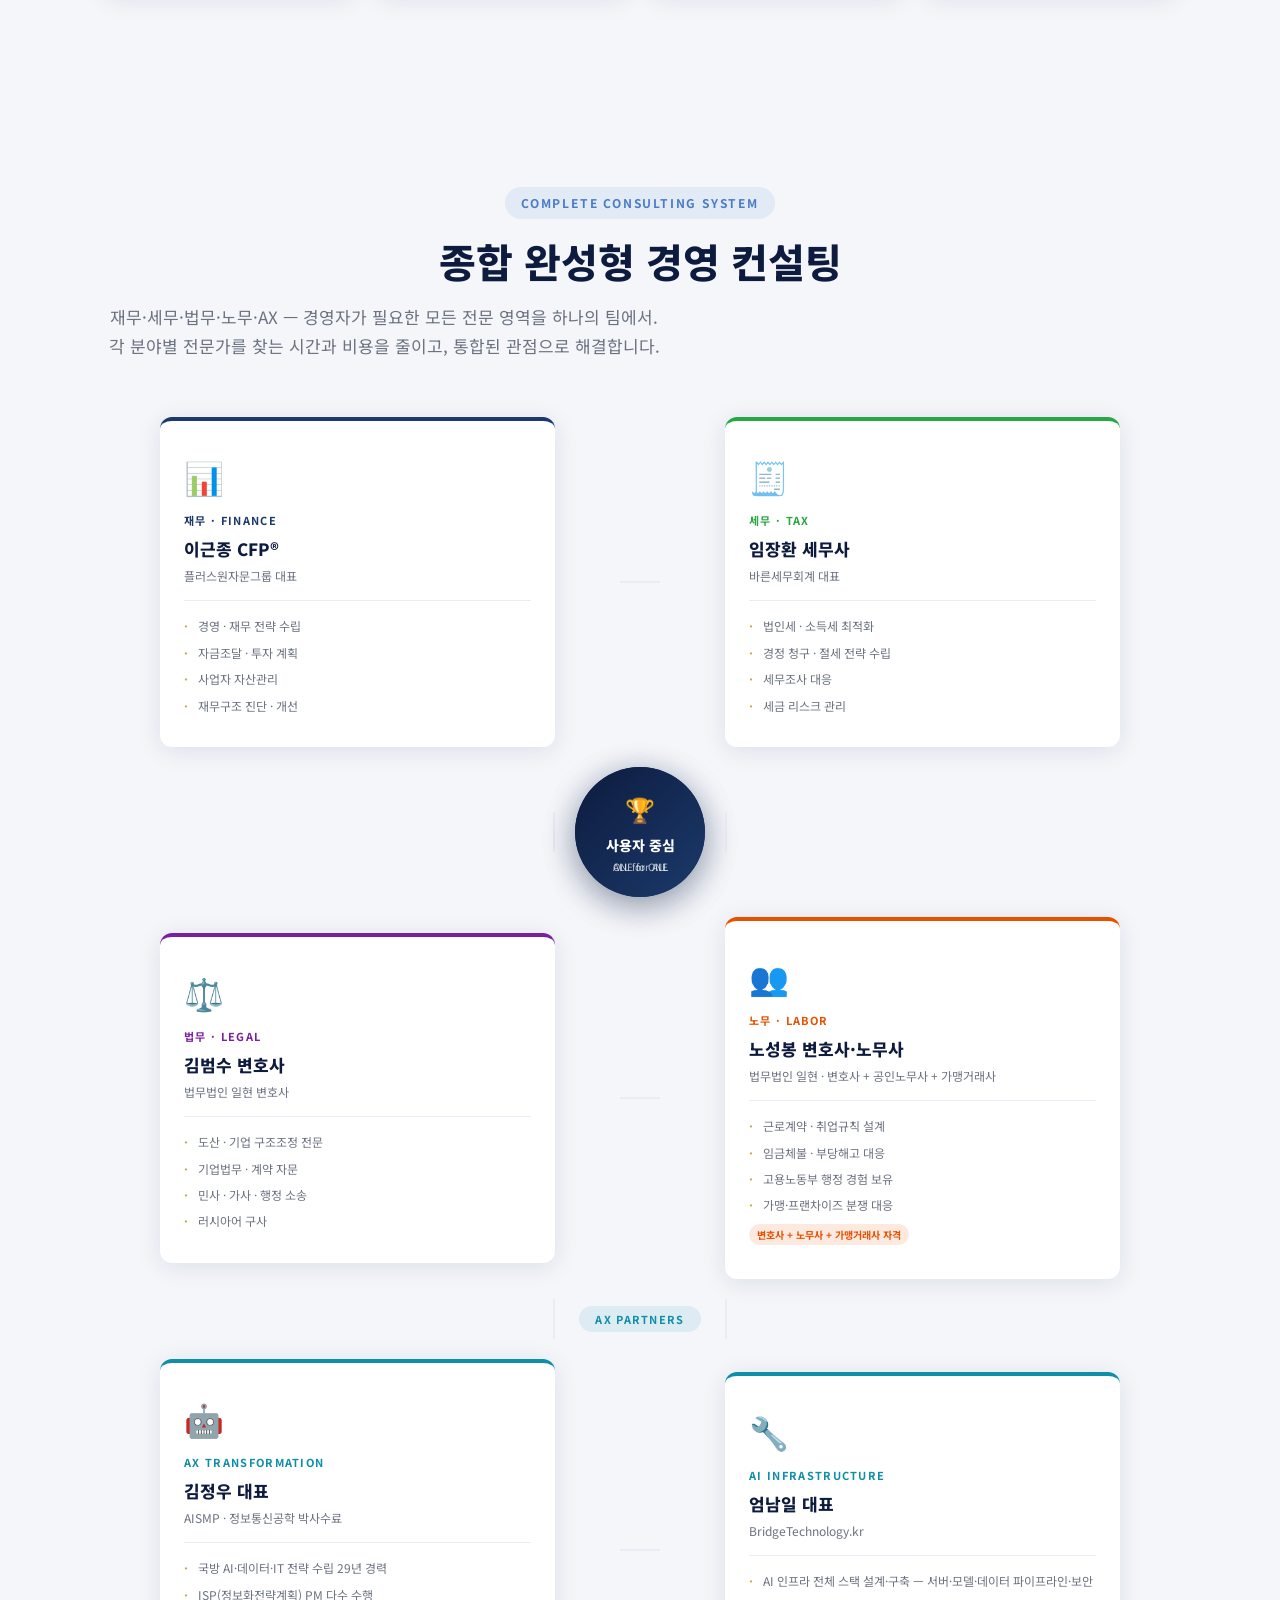
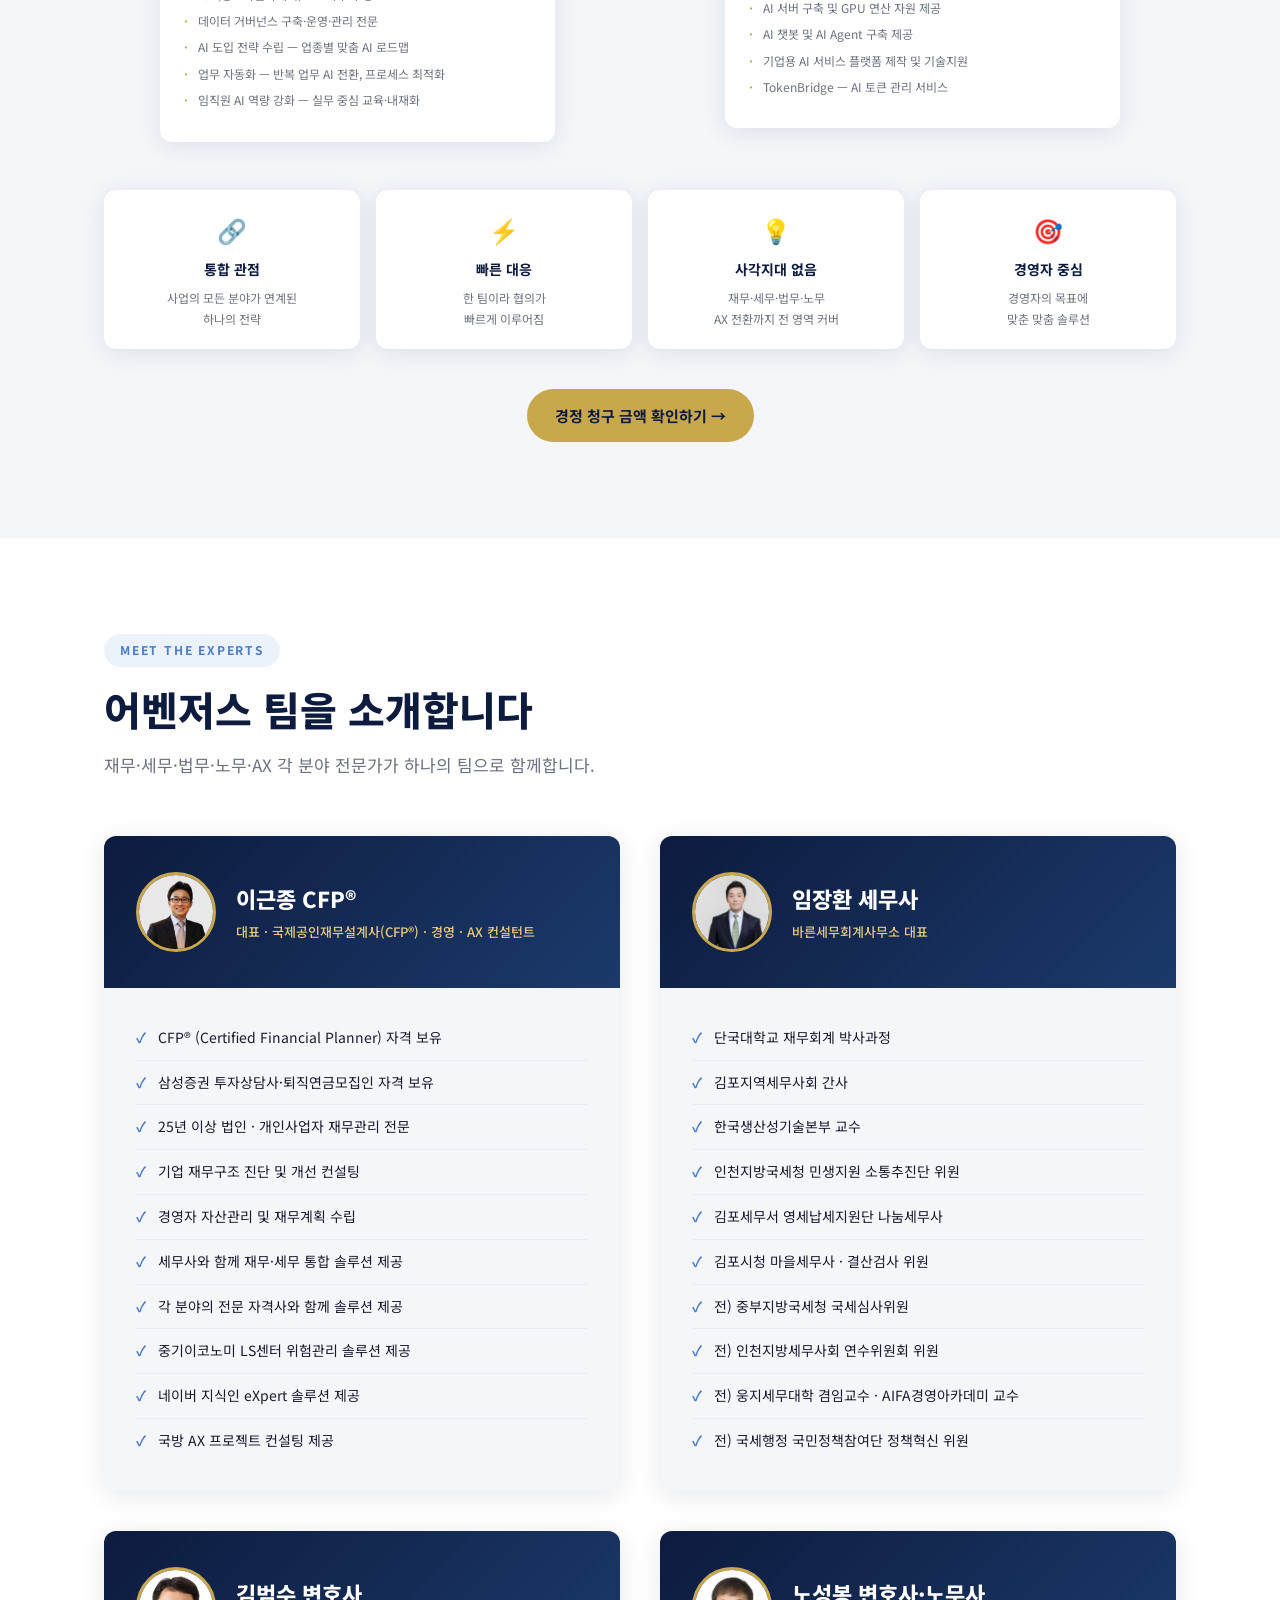
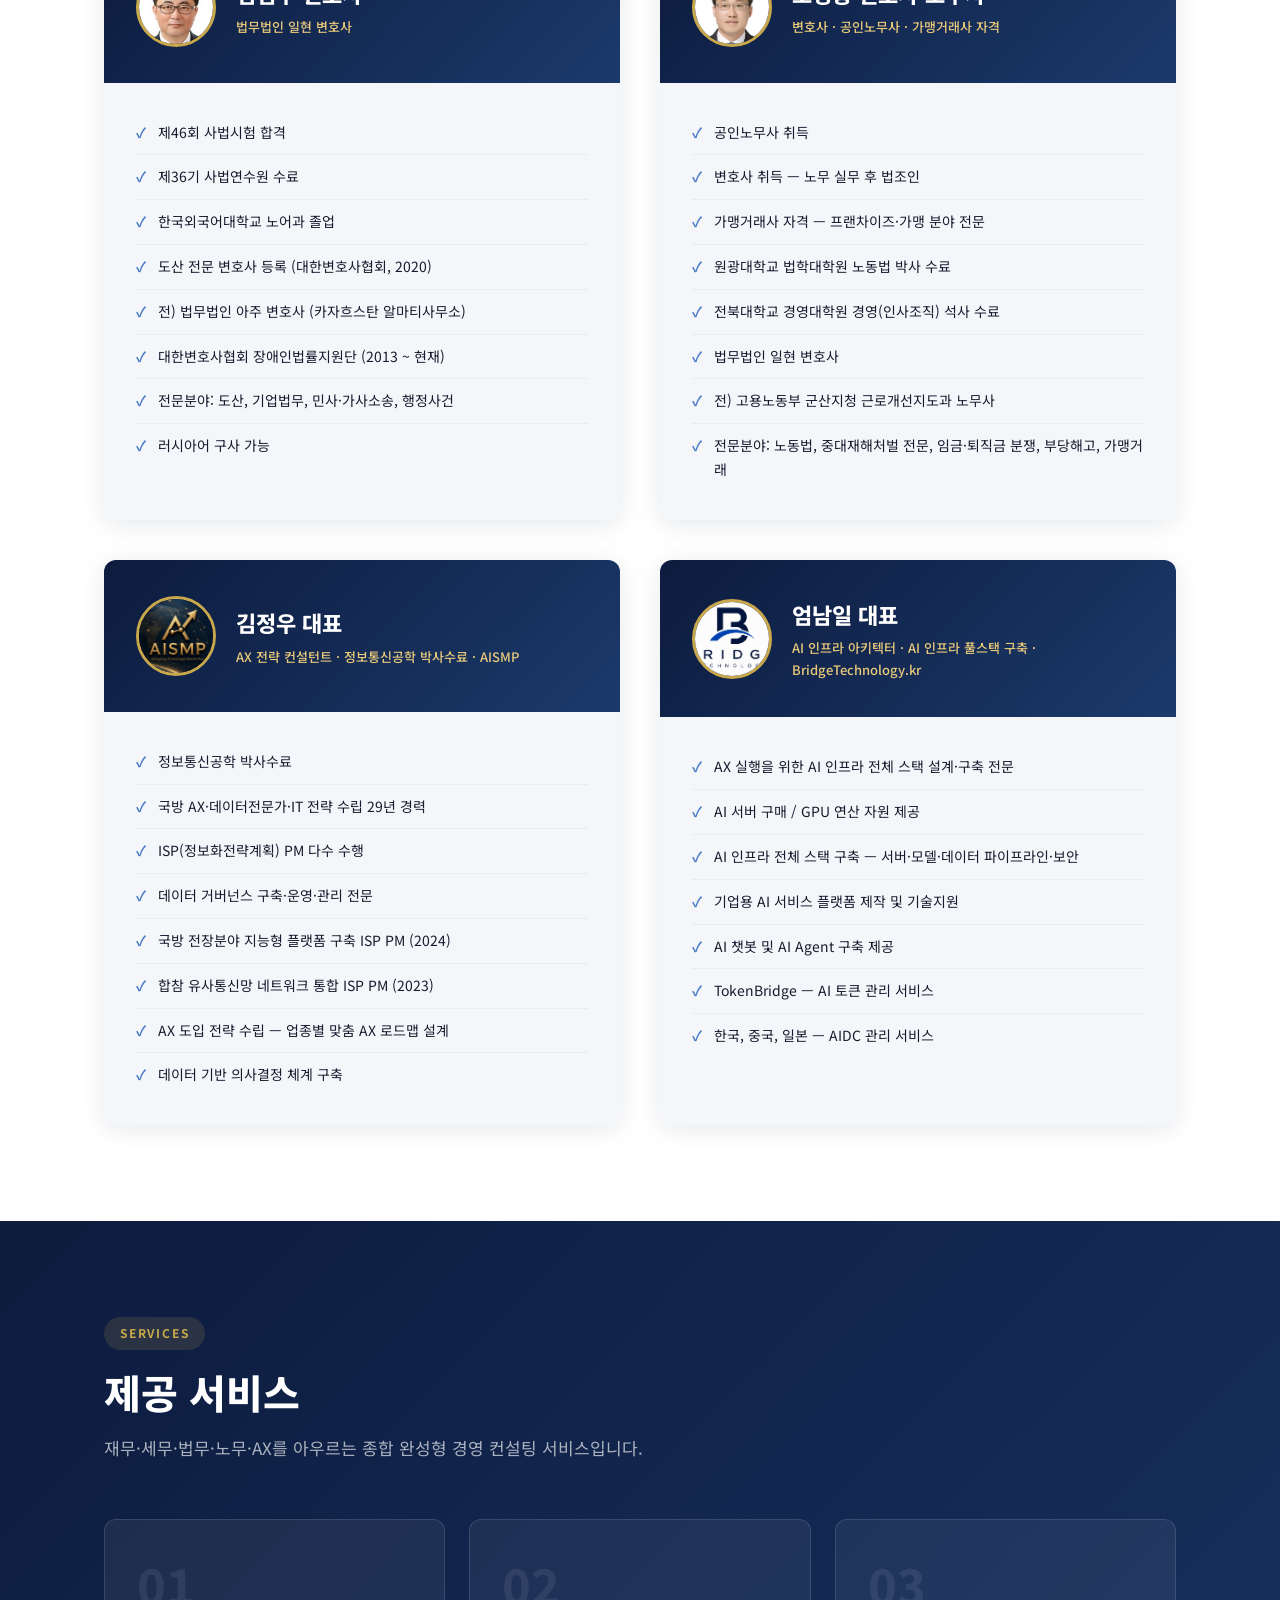
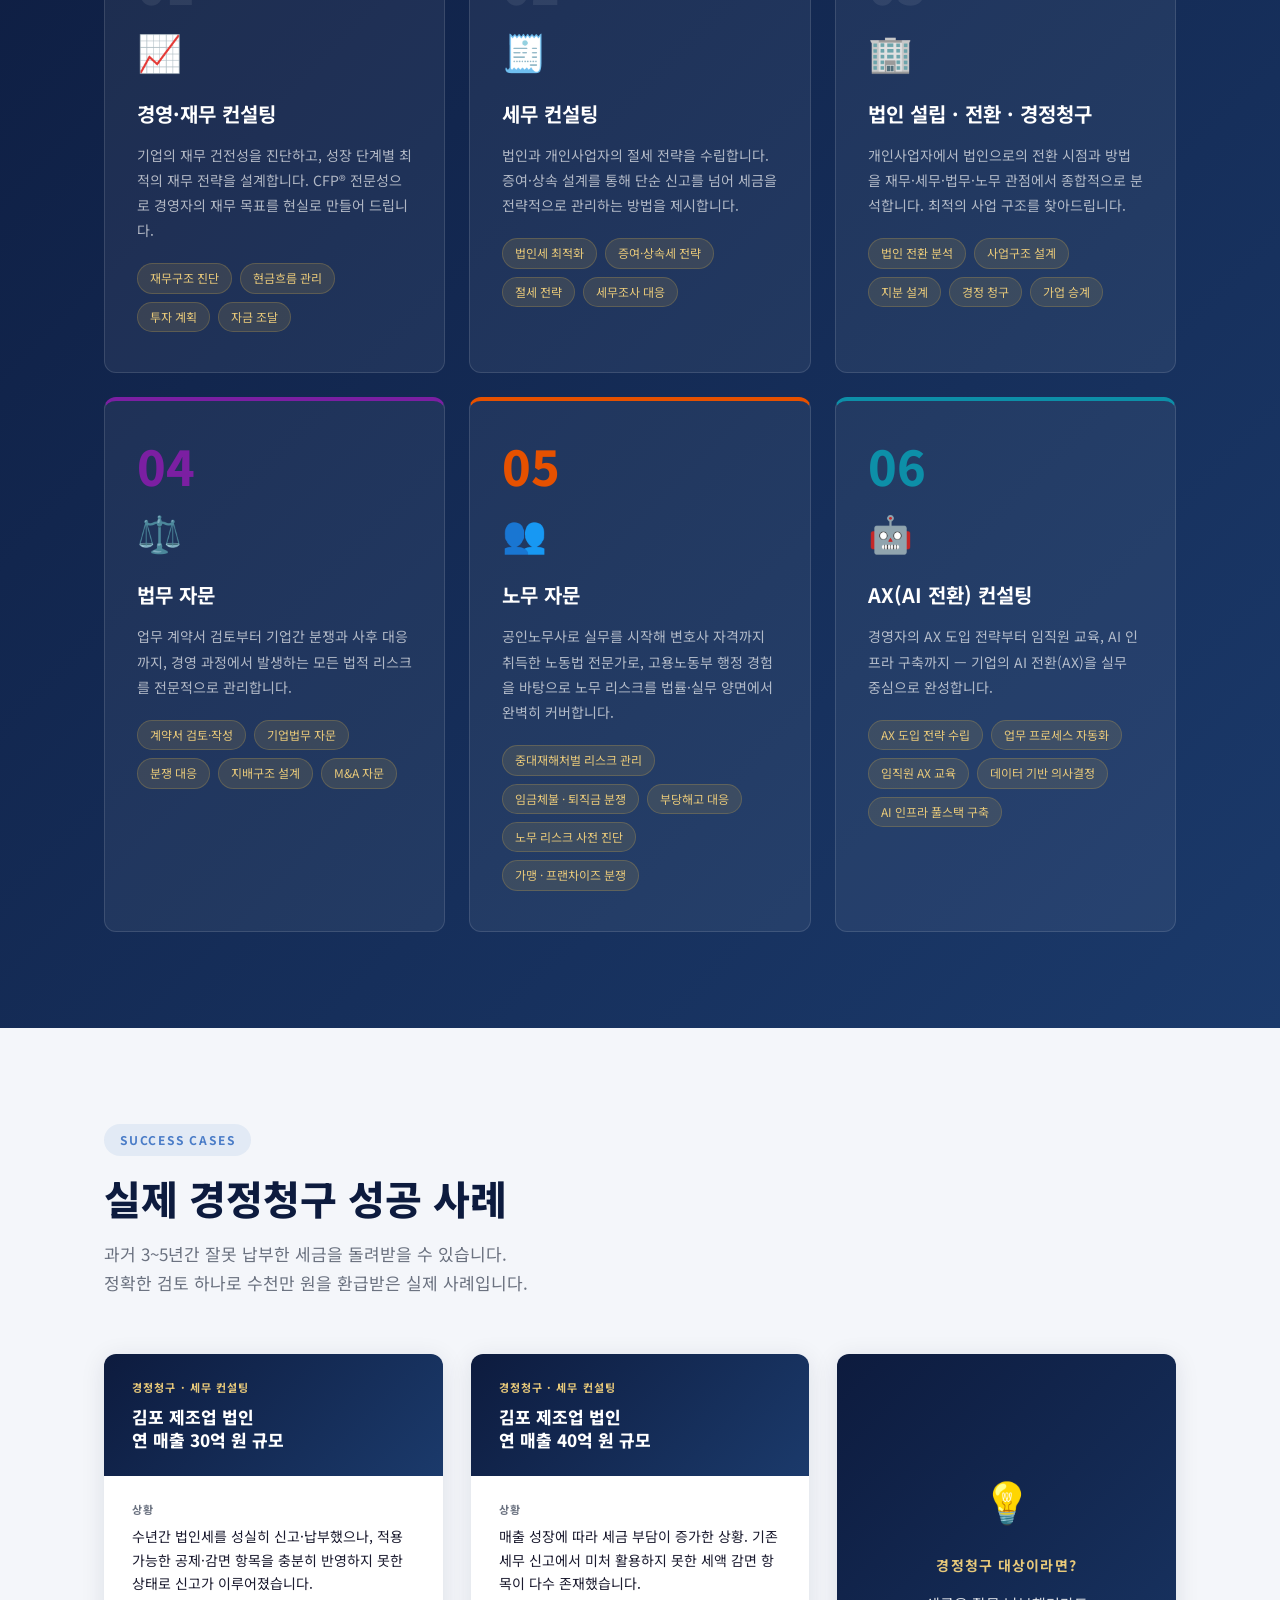
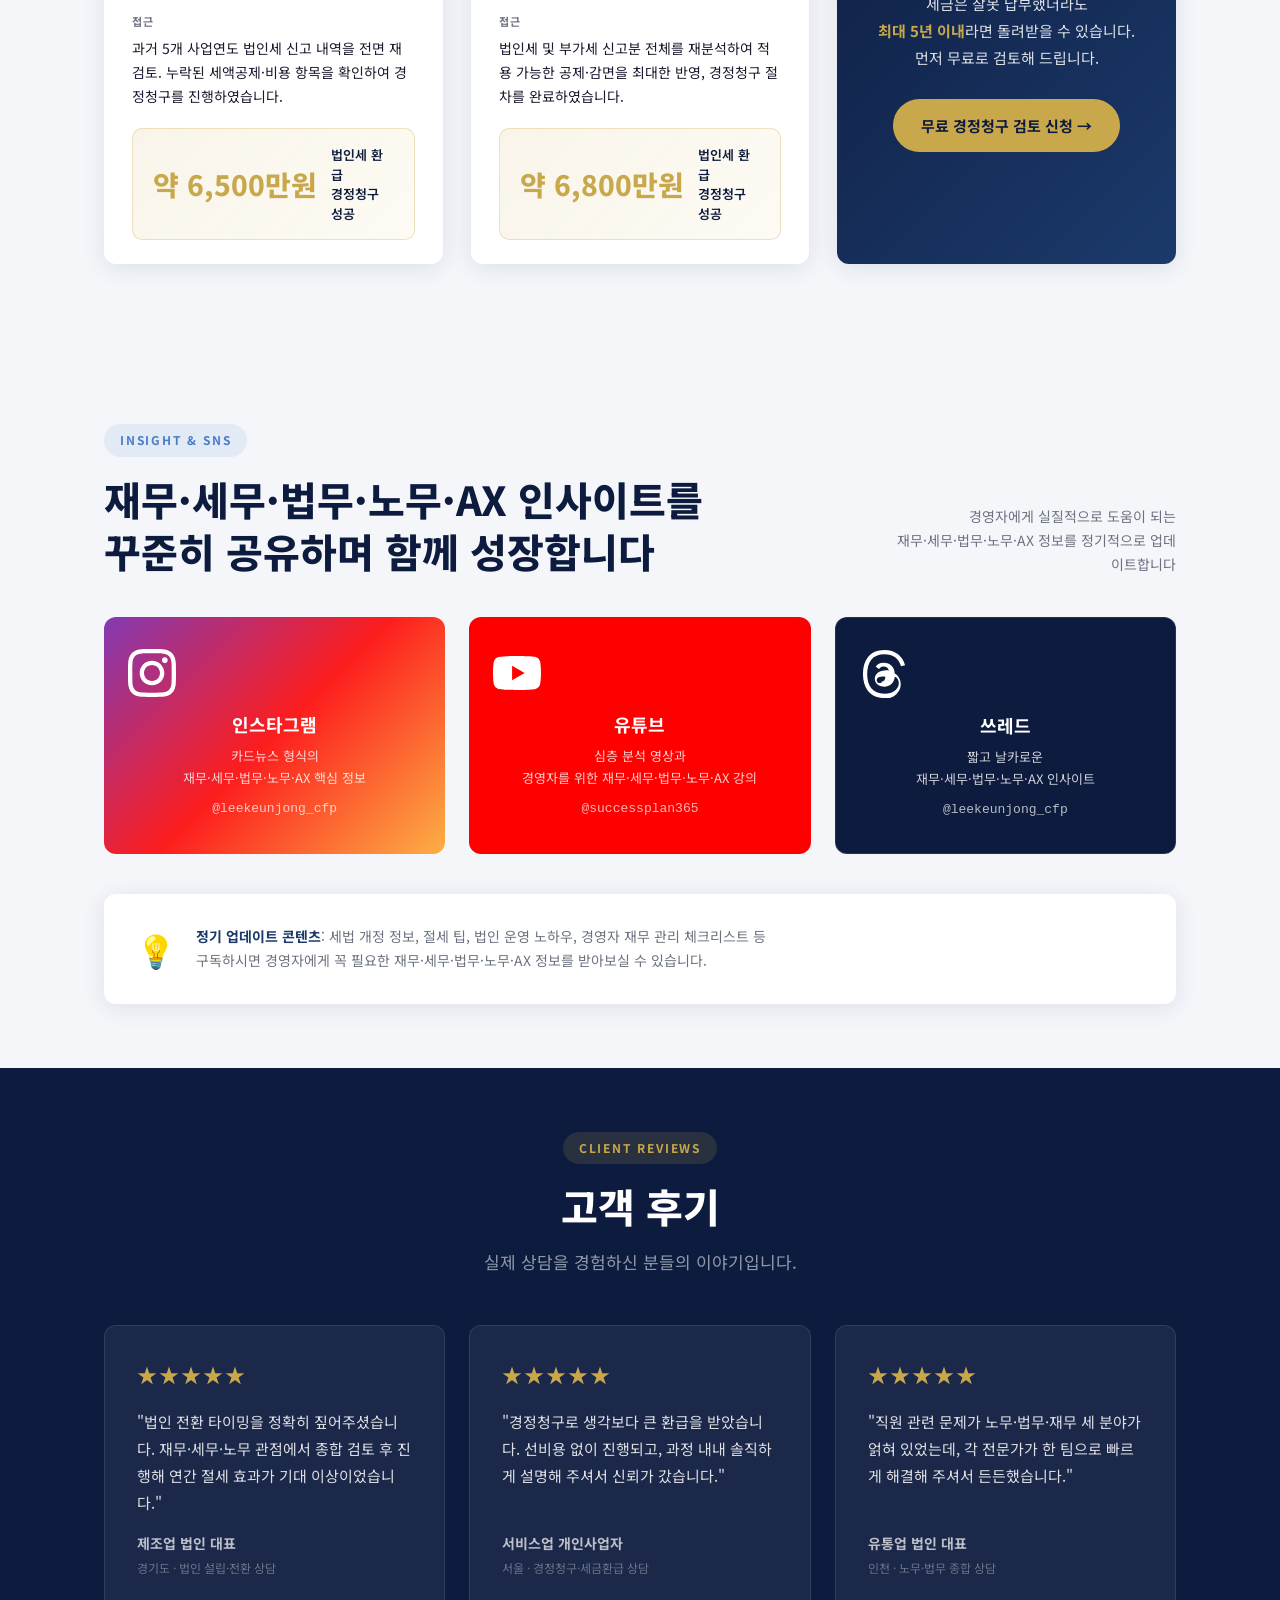
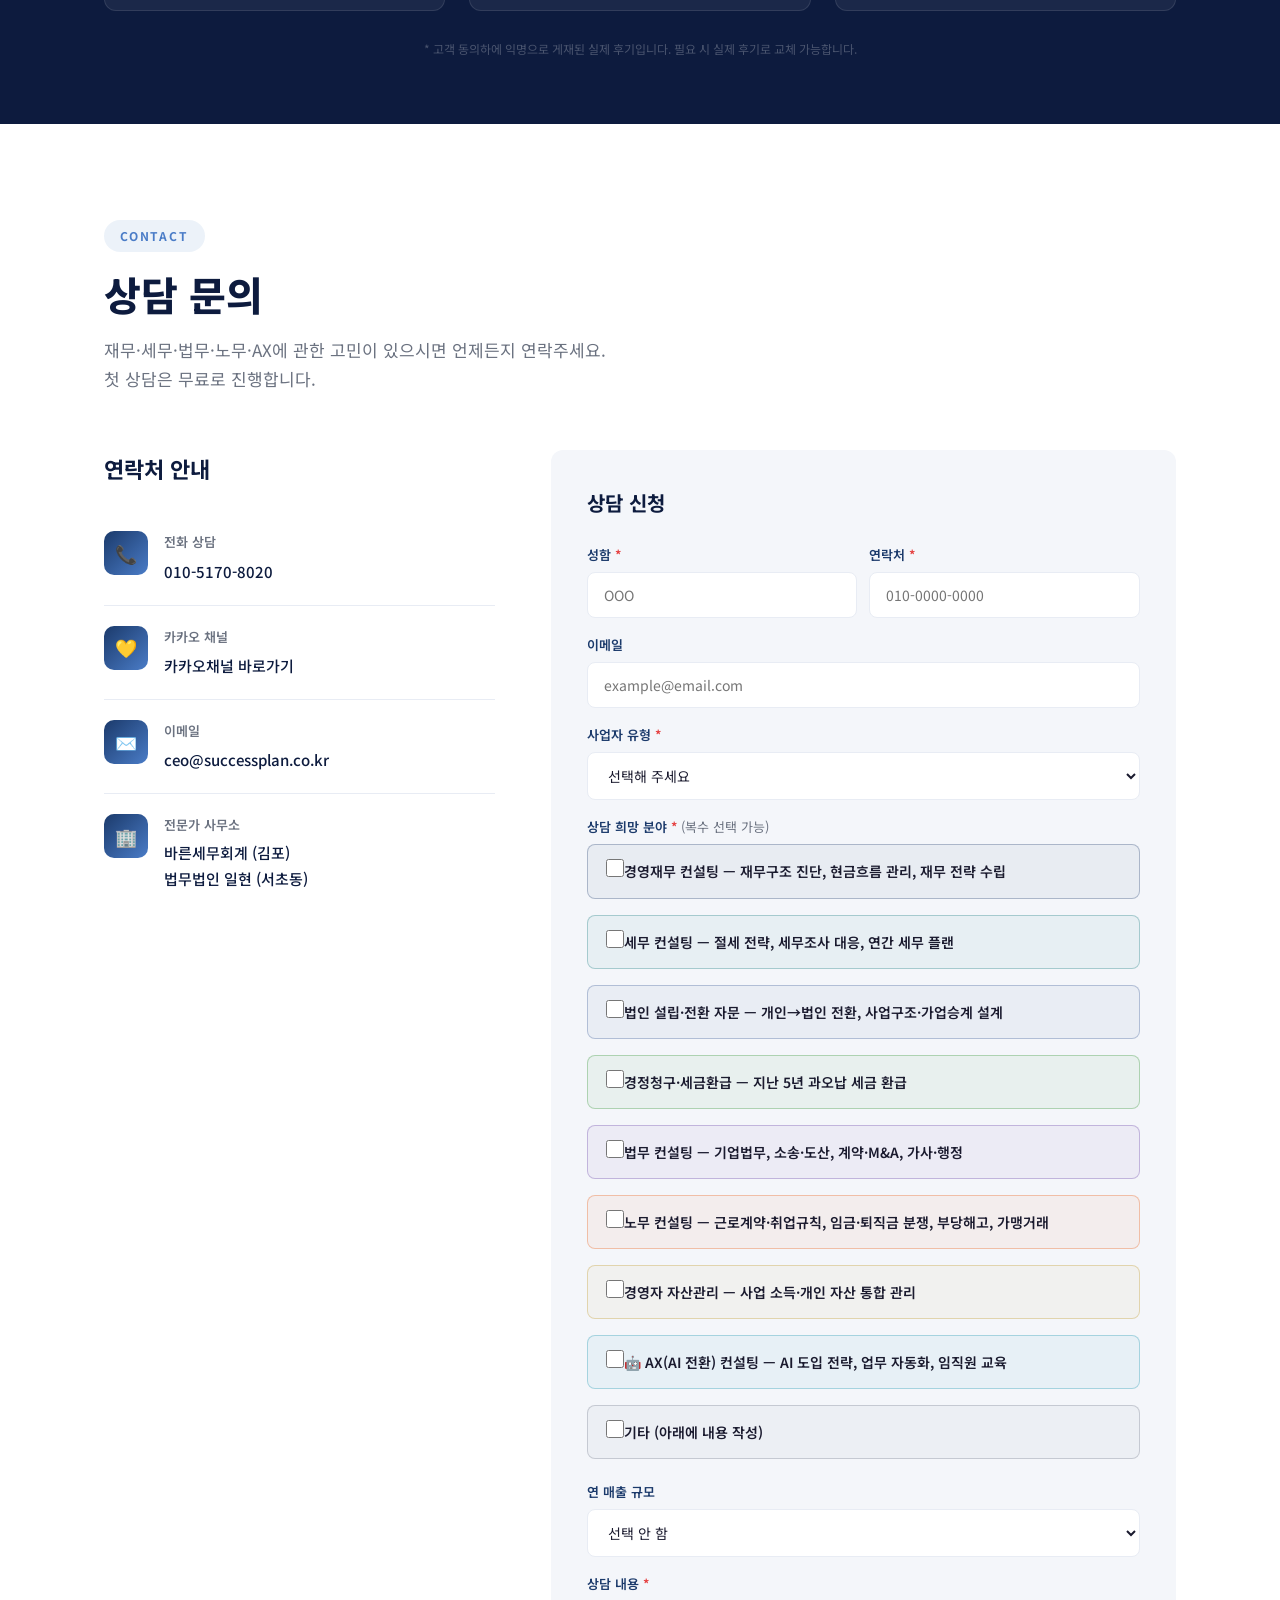
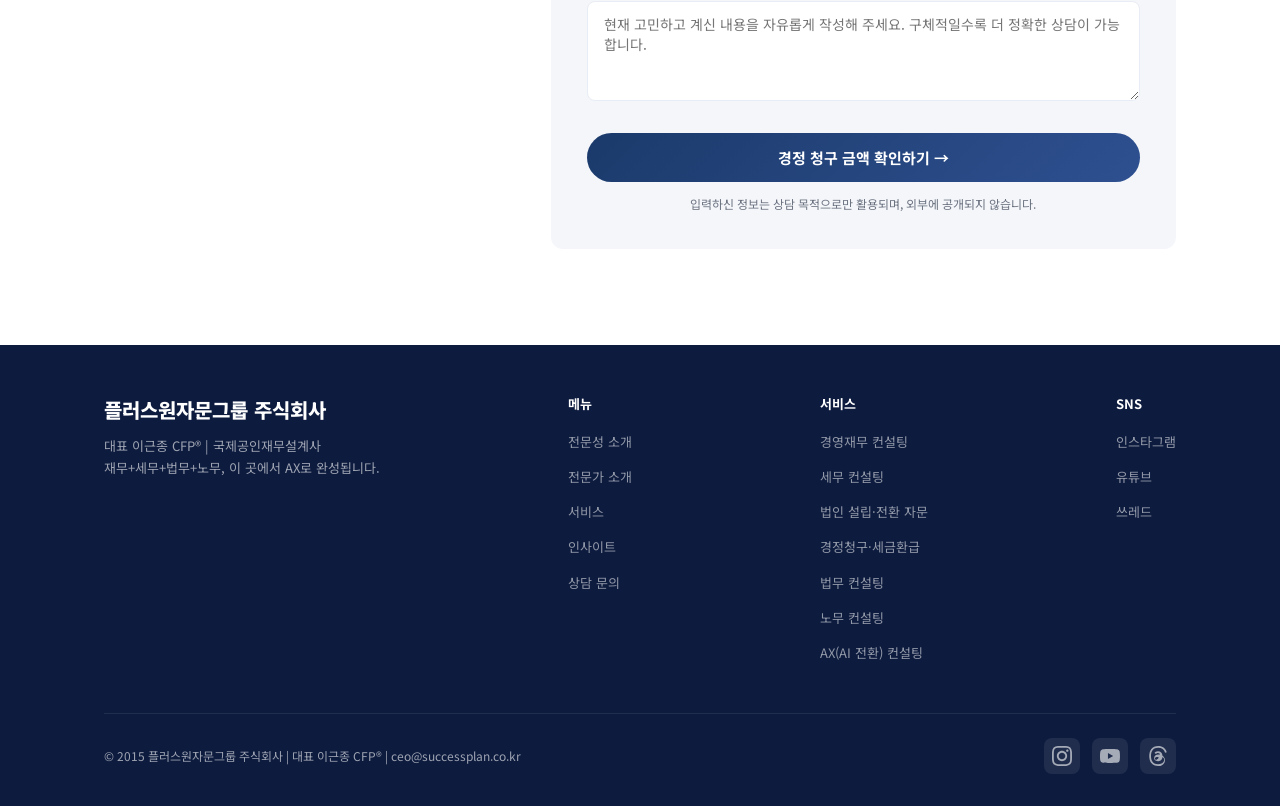
==== commit 0a14cae6: "Revert form section heading to '상담 신청' in consult.html and index.html Nav CTA, buttons, footer links" ====
--- a/index.html
+++ b/index.html
@@ -1526,7 +1526,7 @@
 
       <!-- Contact Form -->
       <div class="contact-form fade-in">
-        <h3>경정 청구 금액 확인하기</h3>
+        <h3>상담 신청</h3>
         <form id="contactForm" onsubmit="handleSubmit(event)">
           <div class="form-row">
             <div class="form-group">
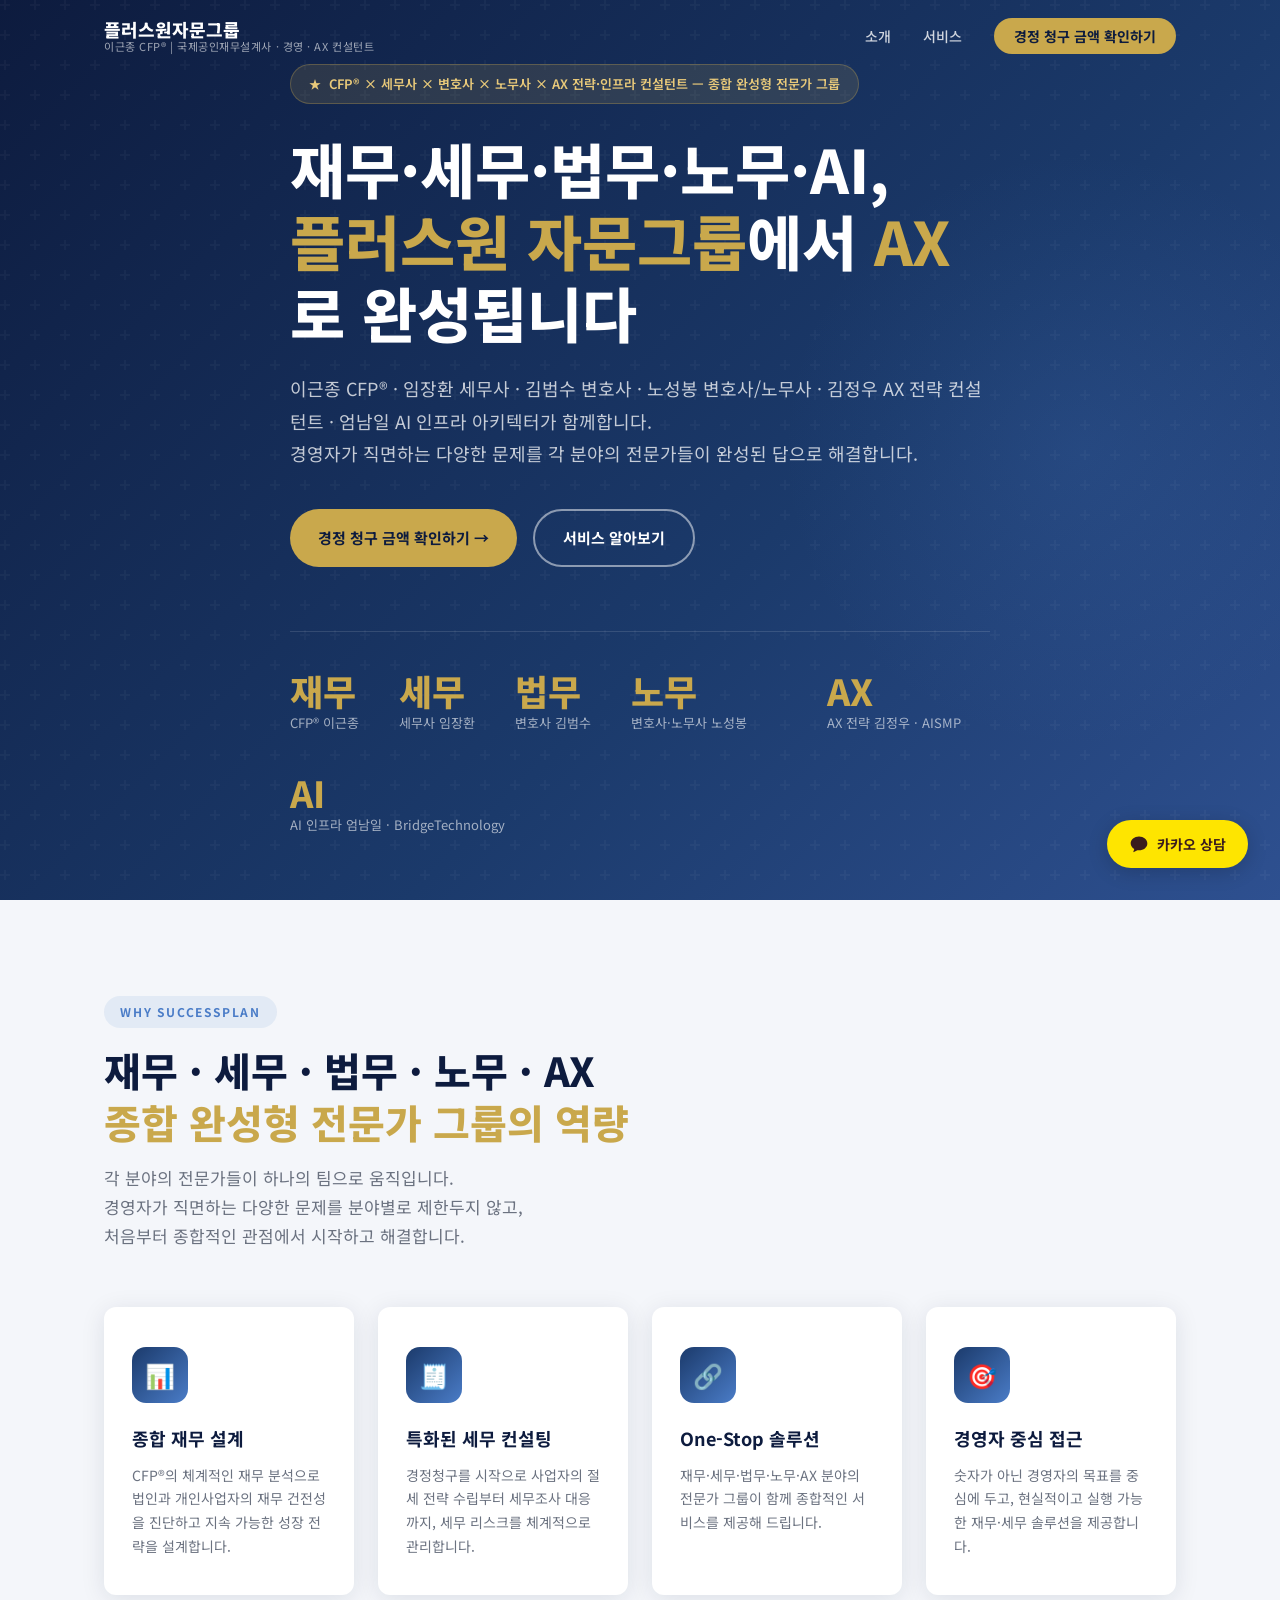
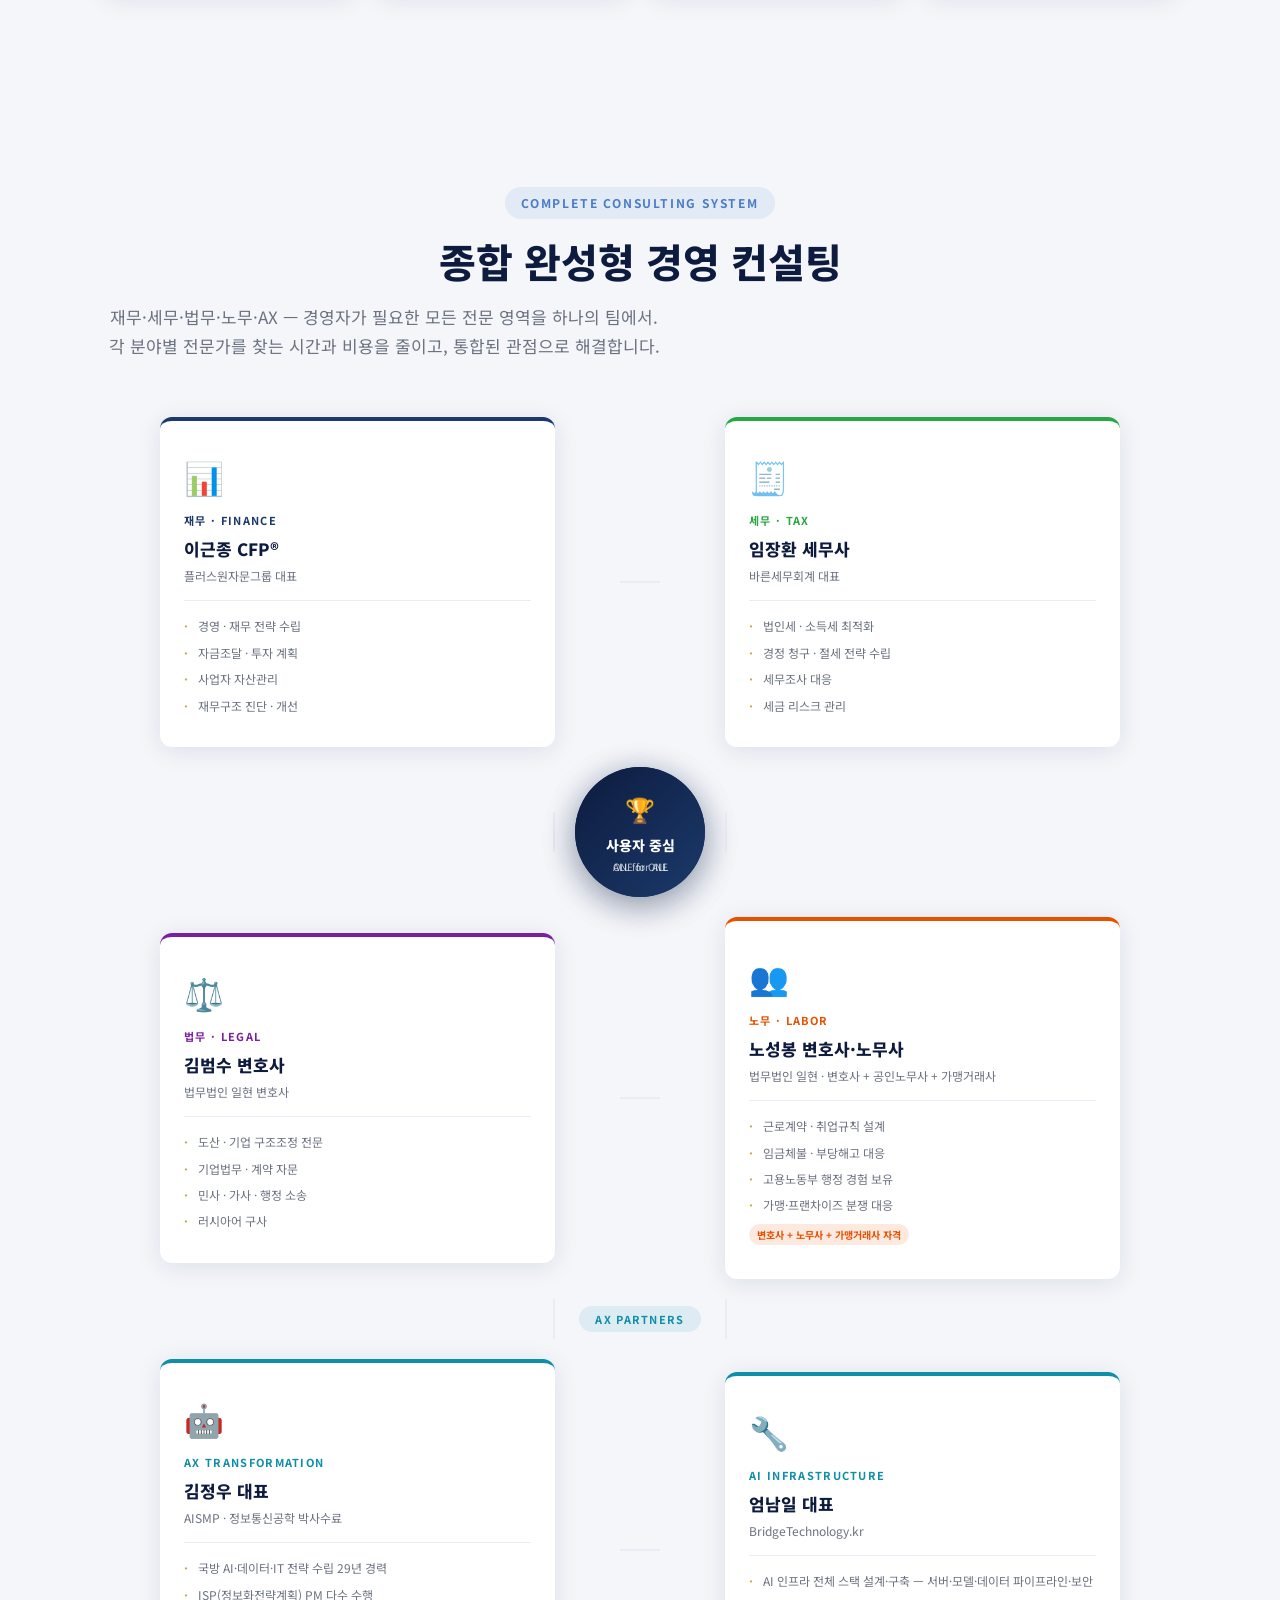
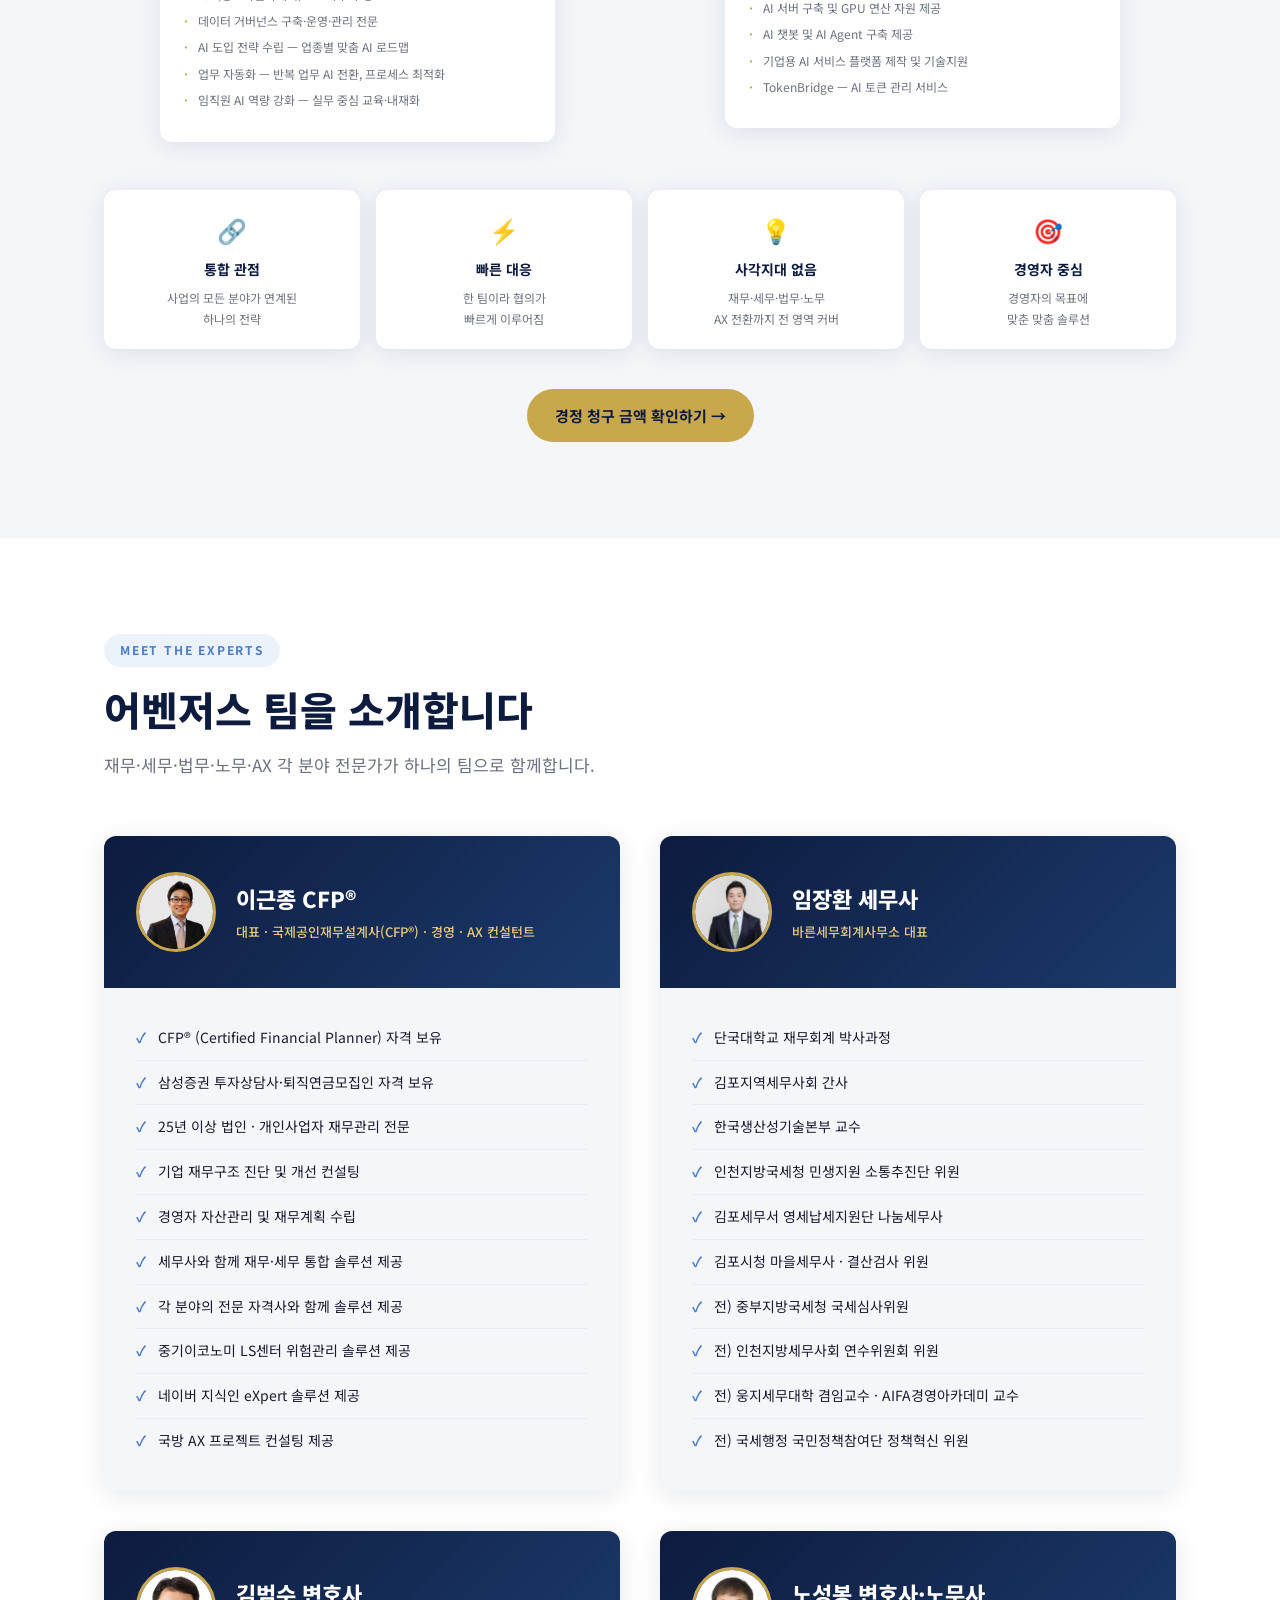
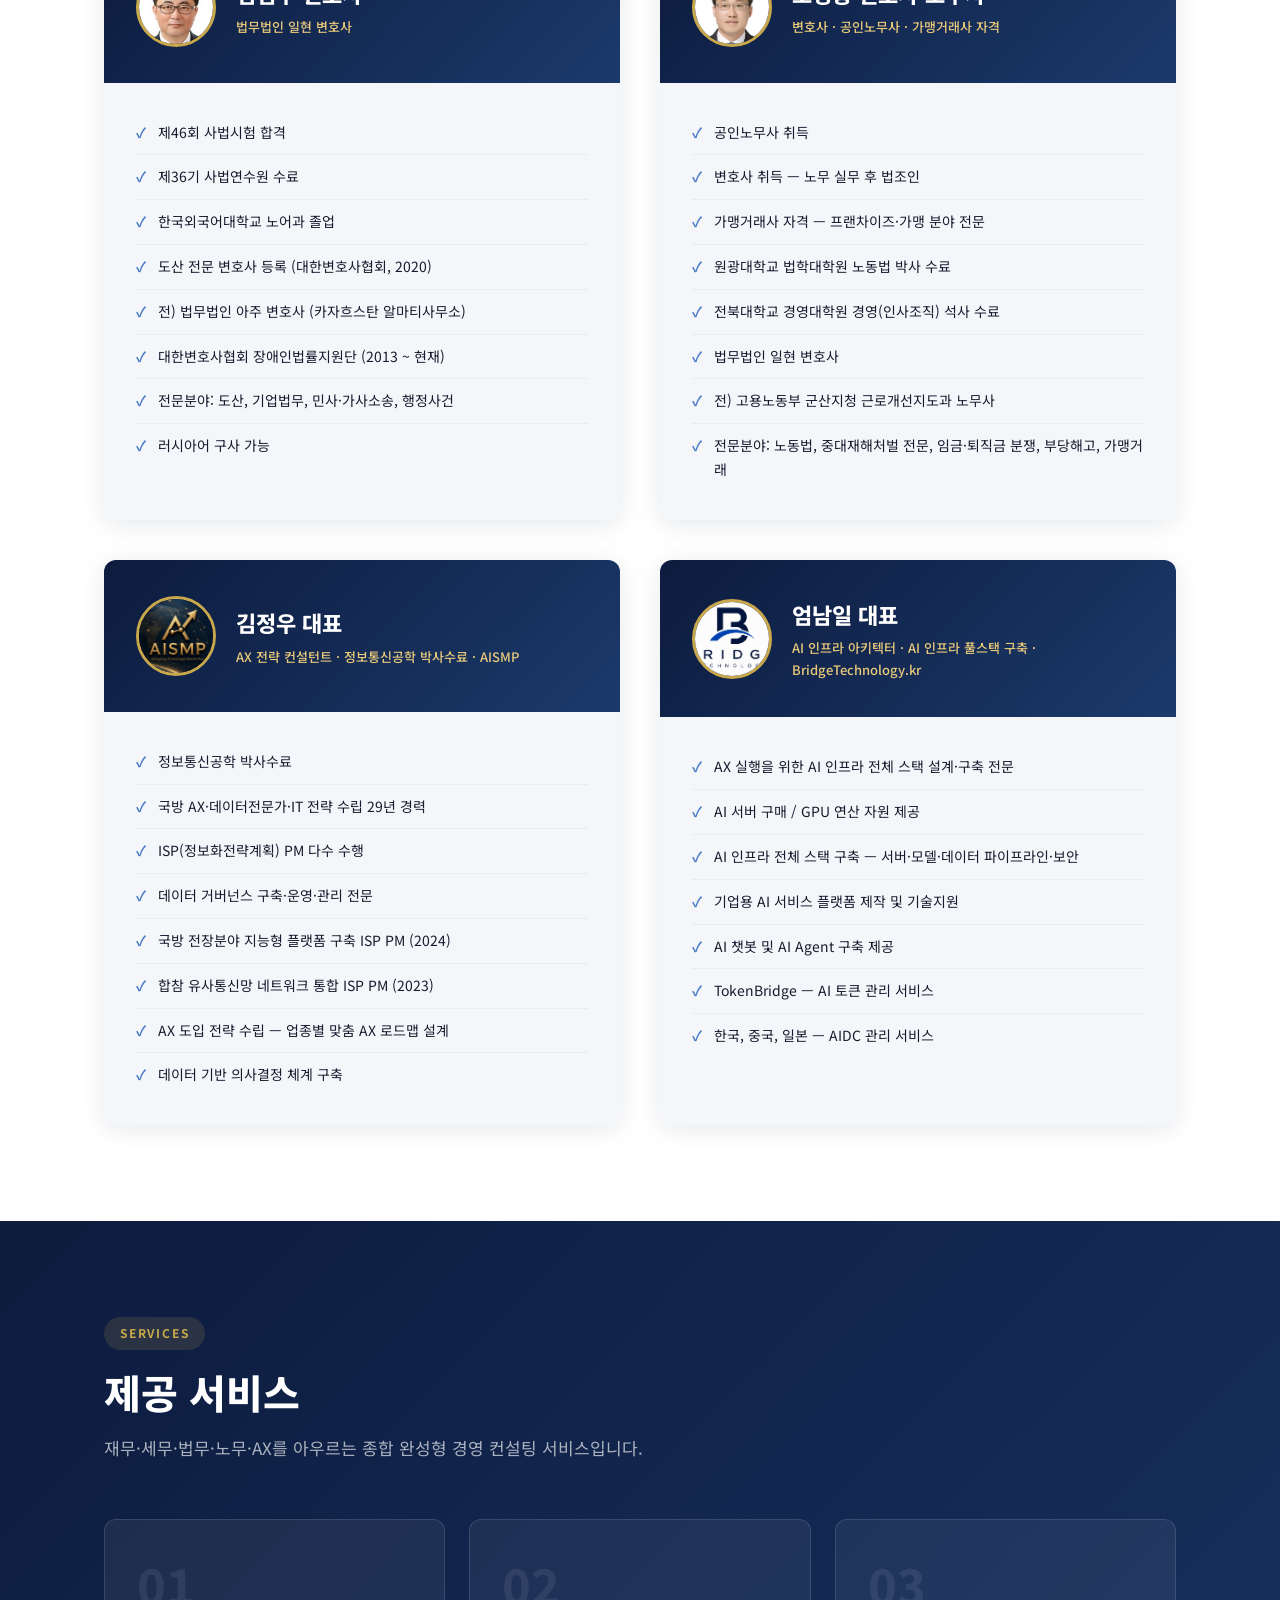
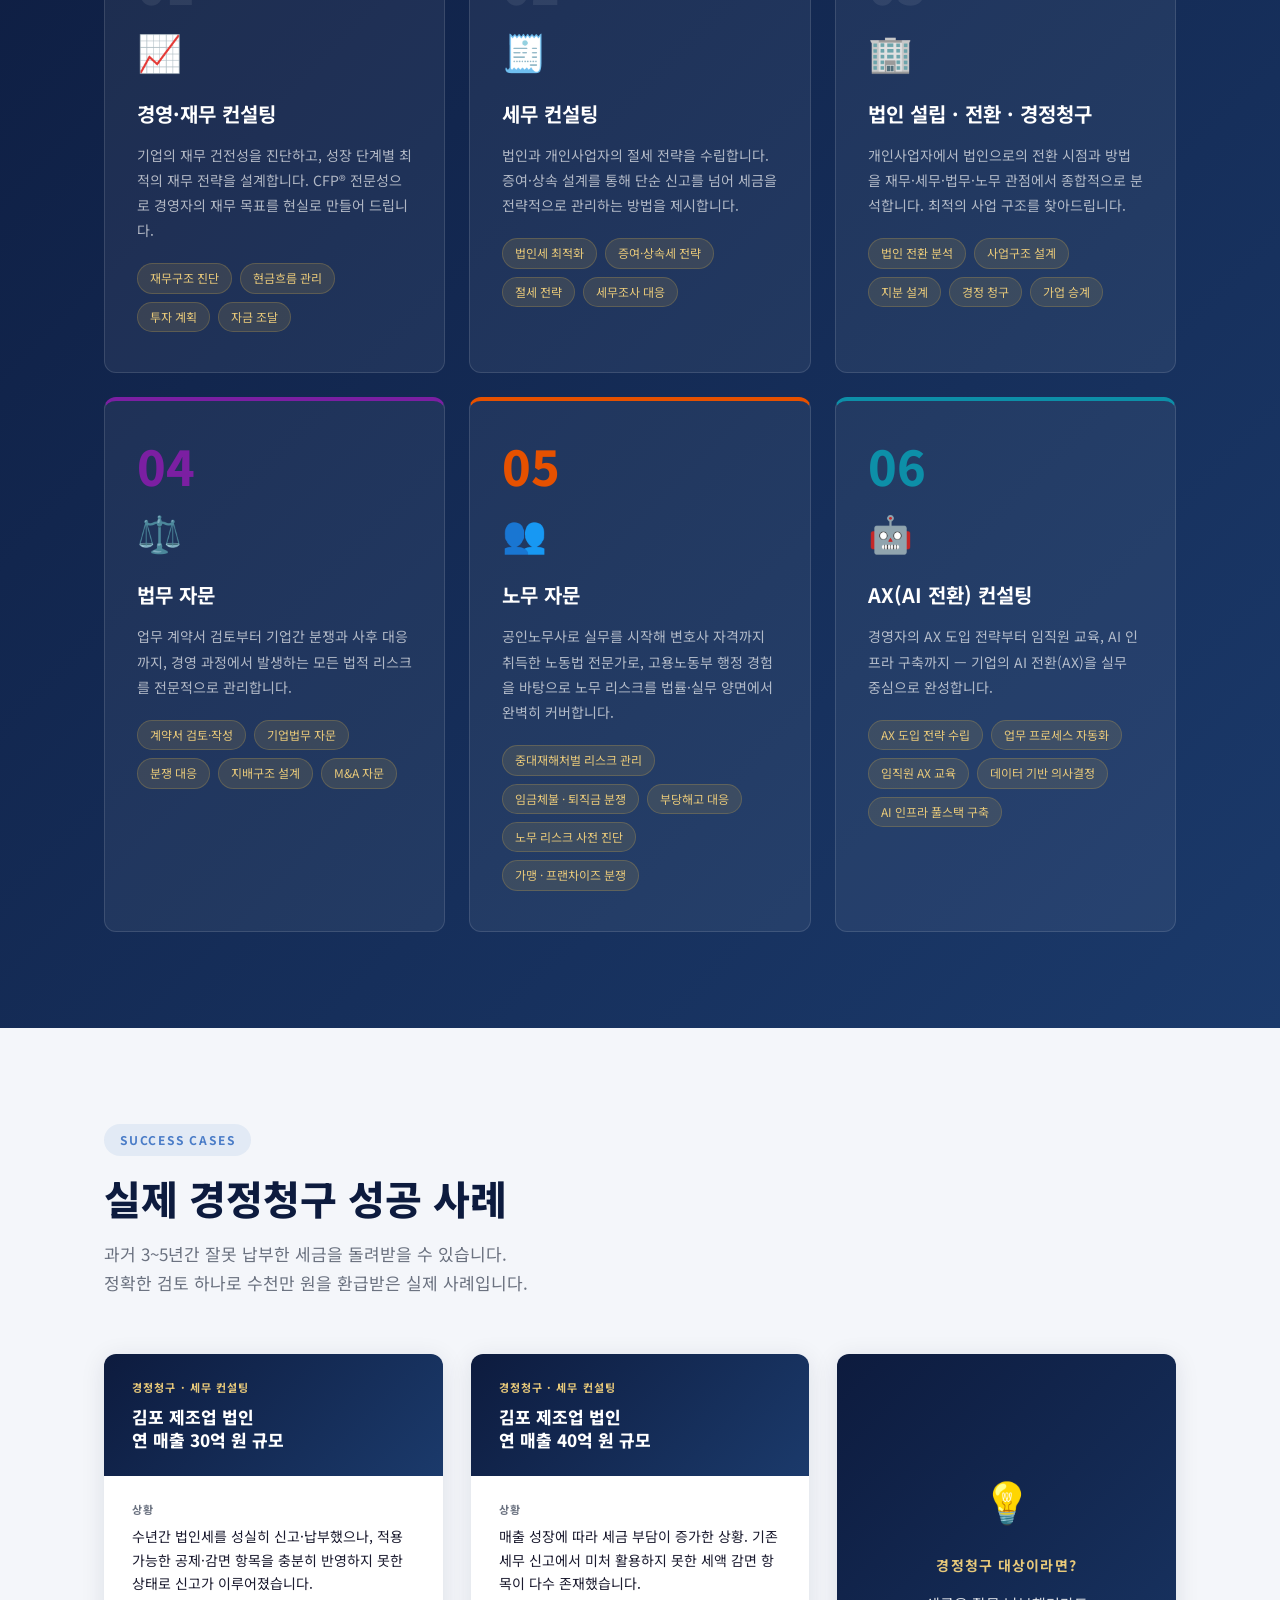
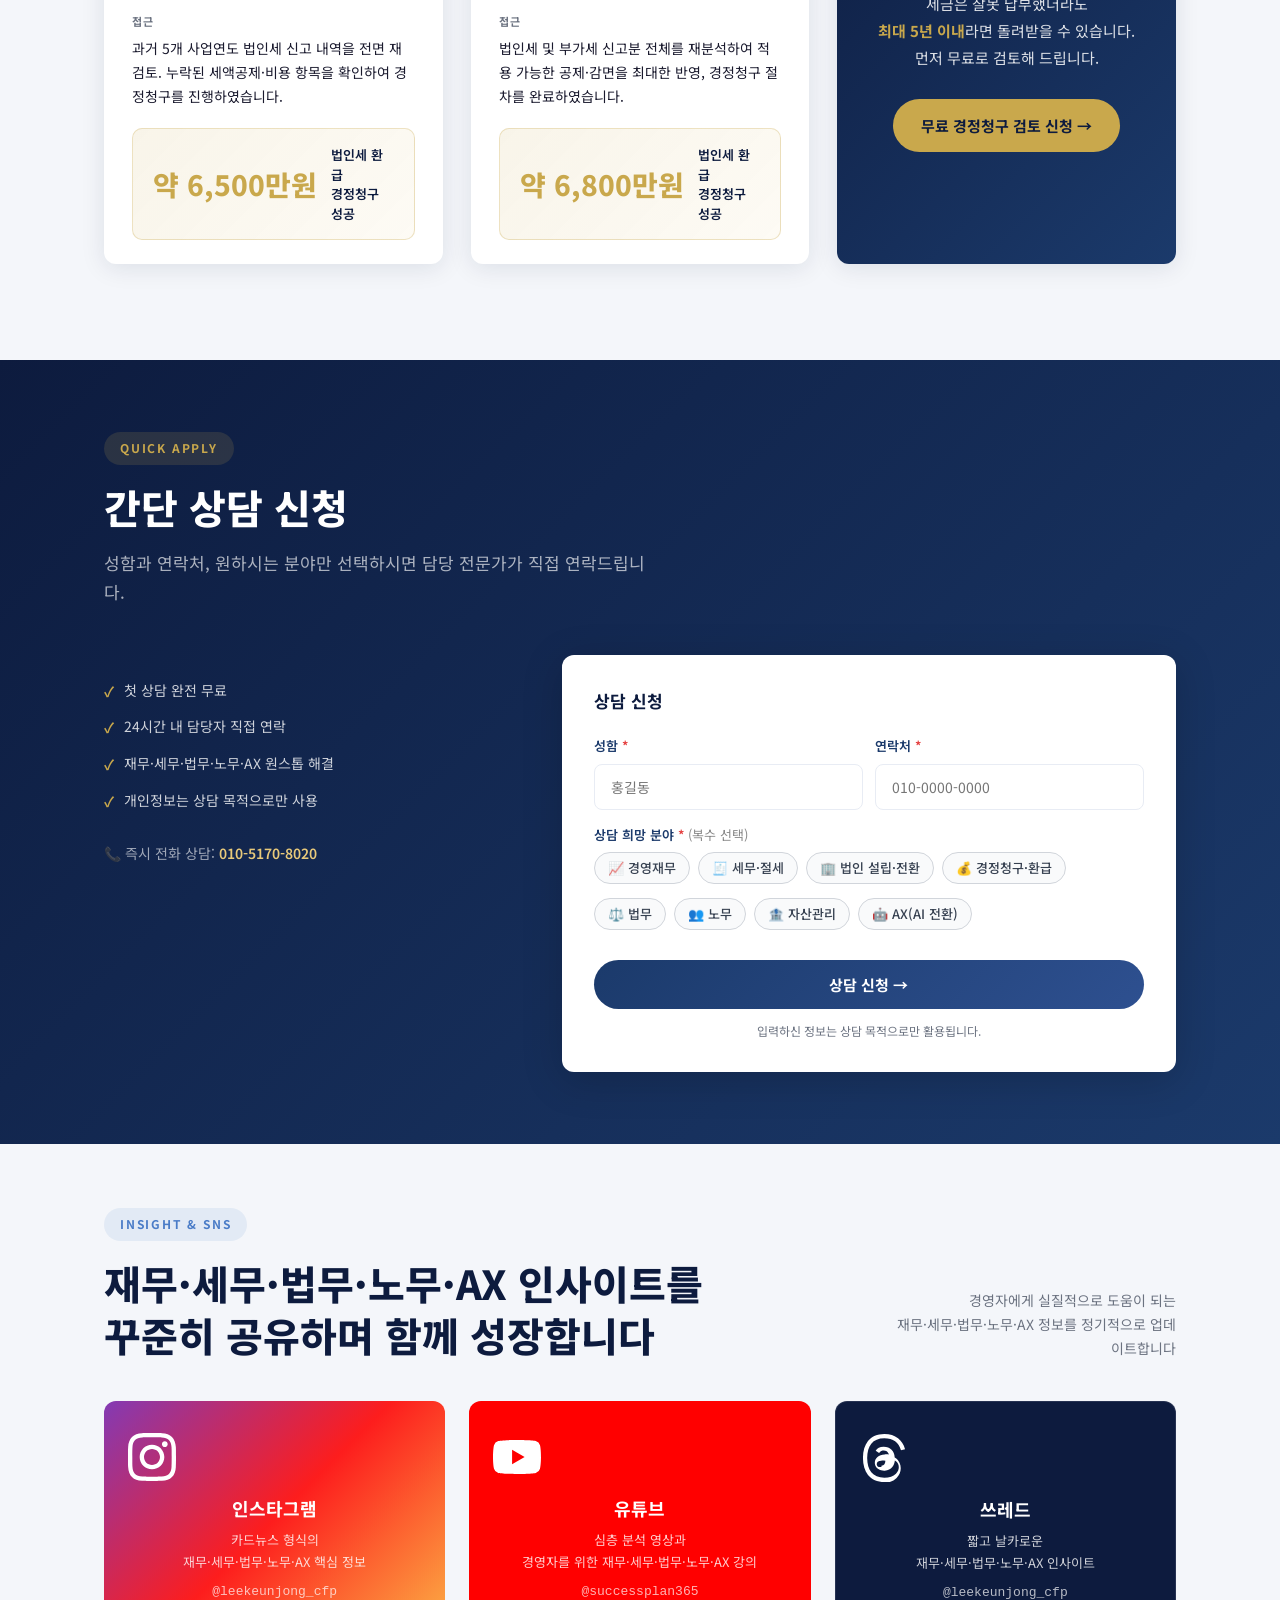
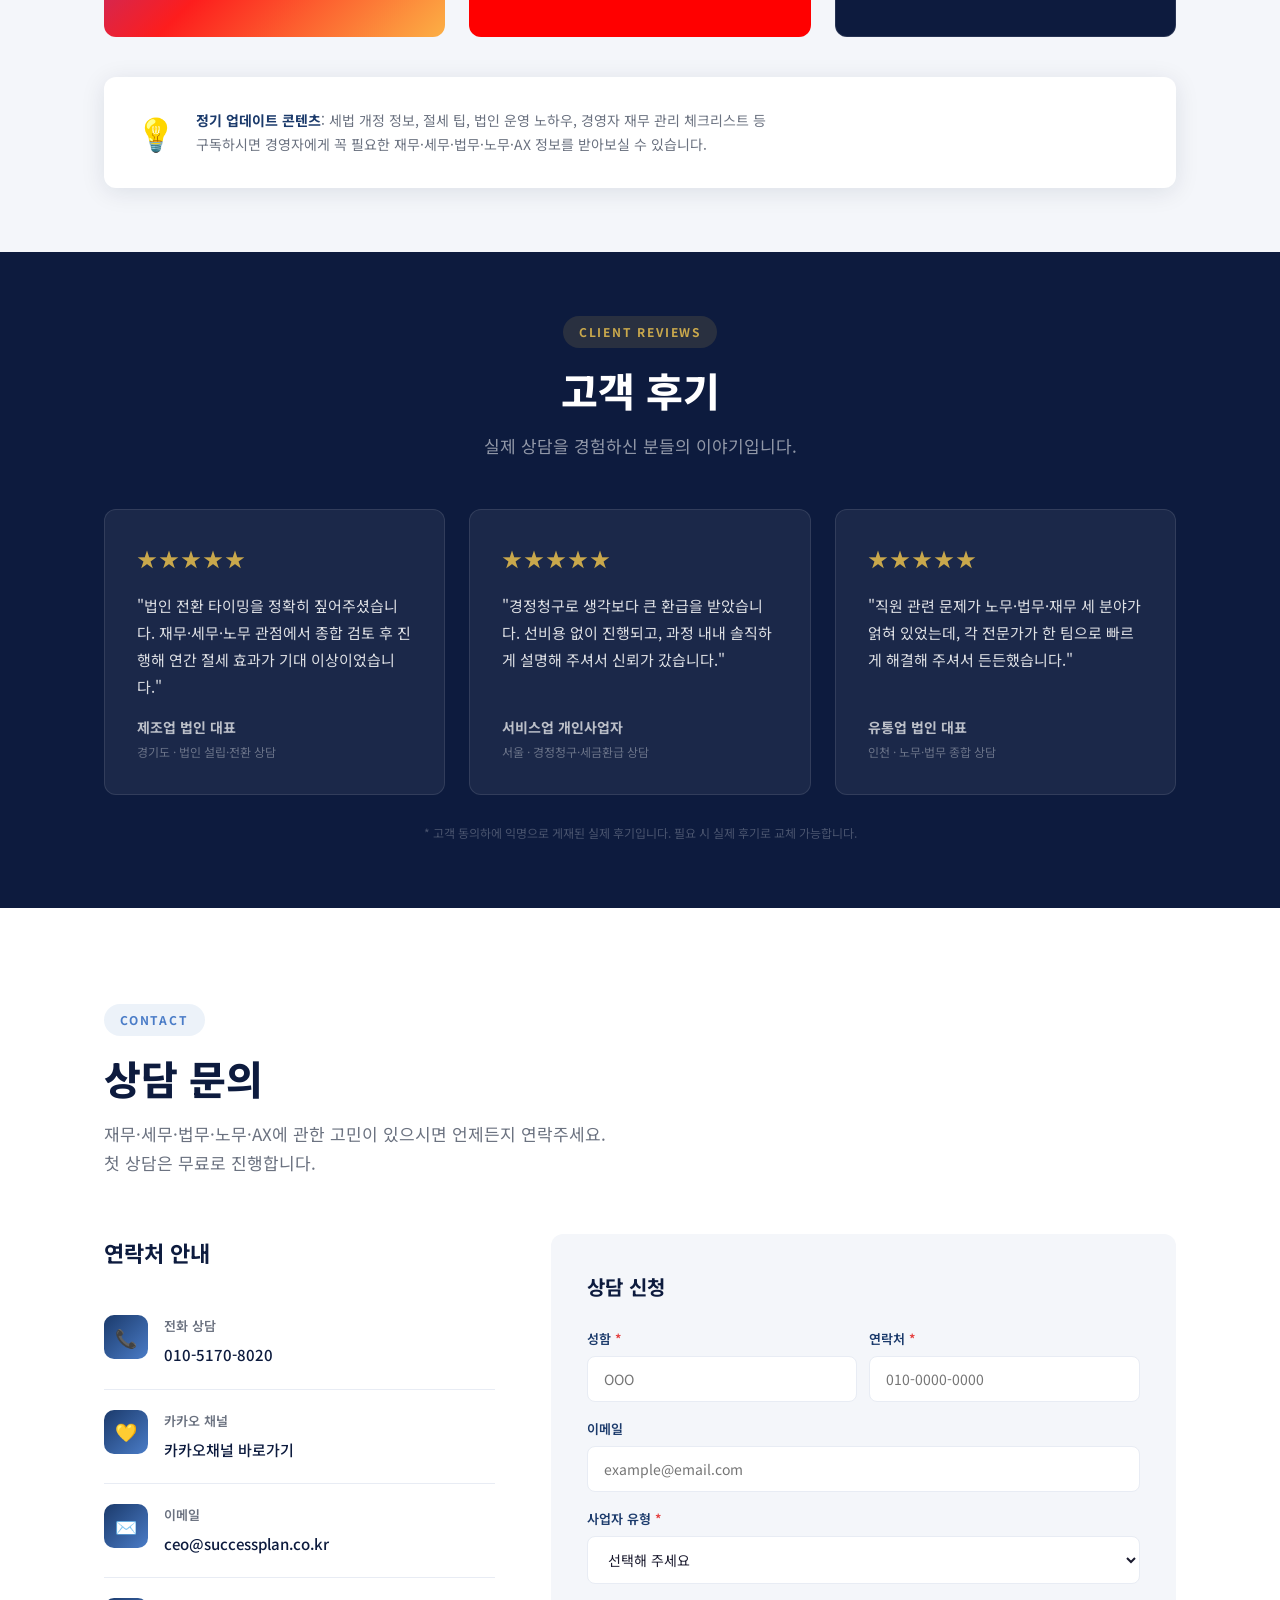
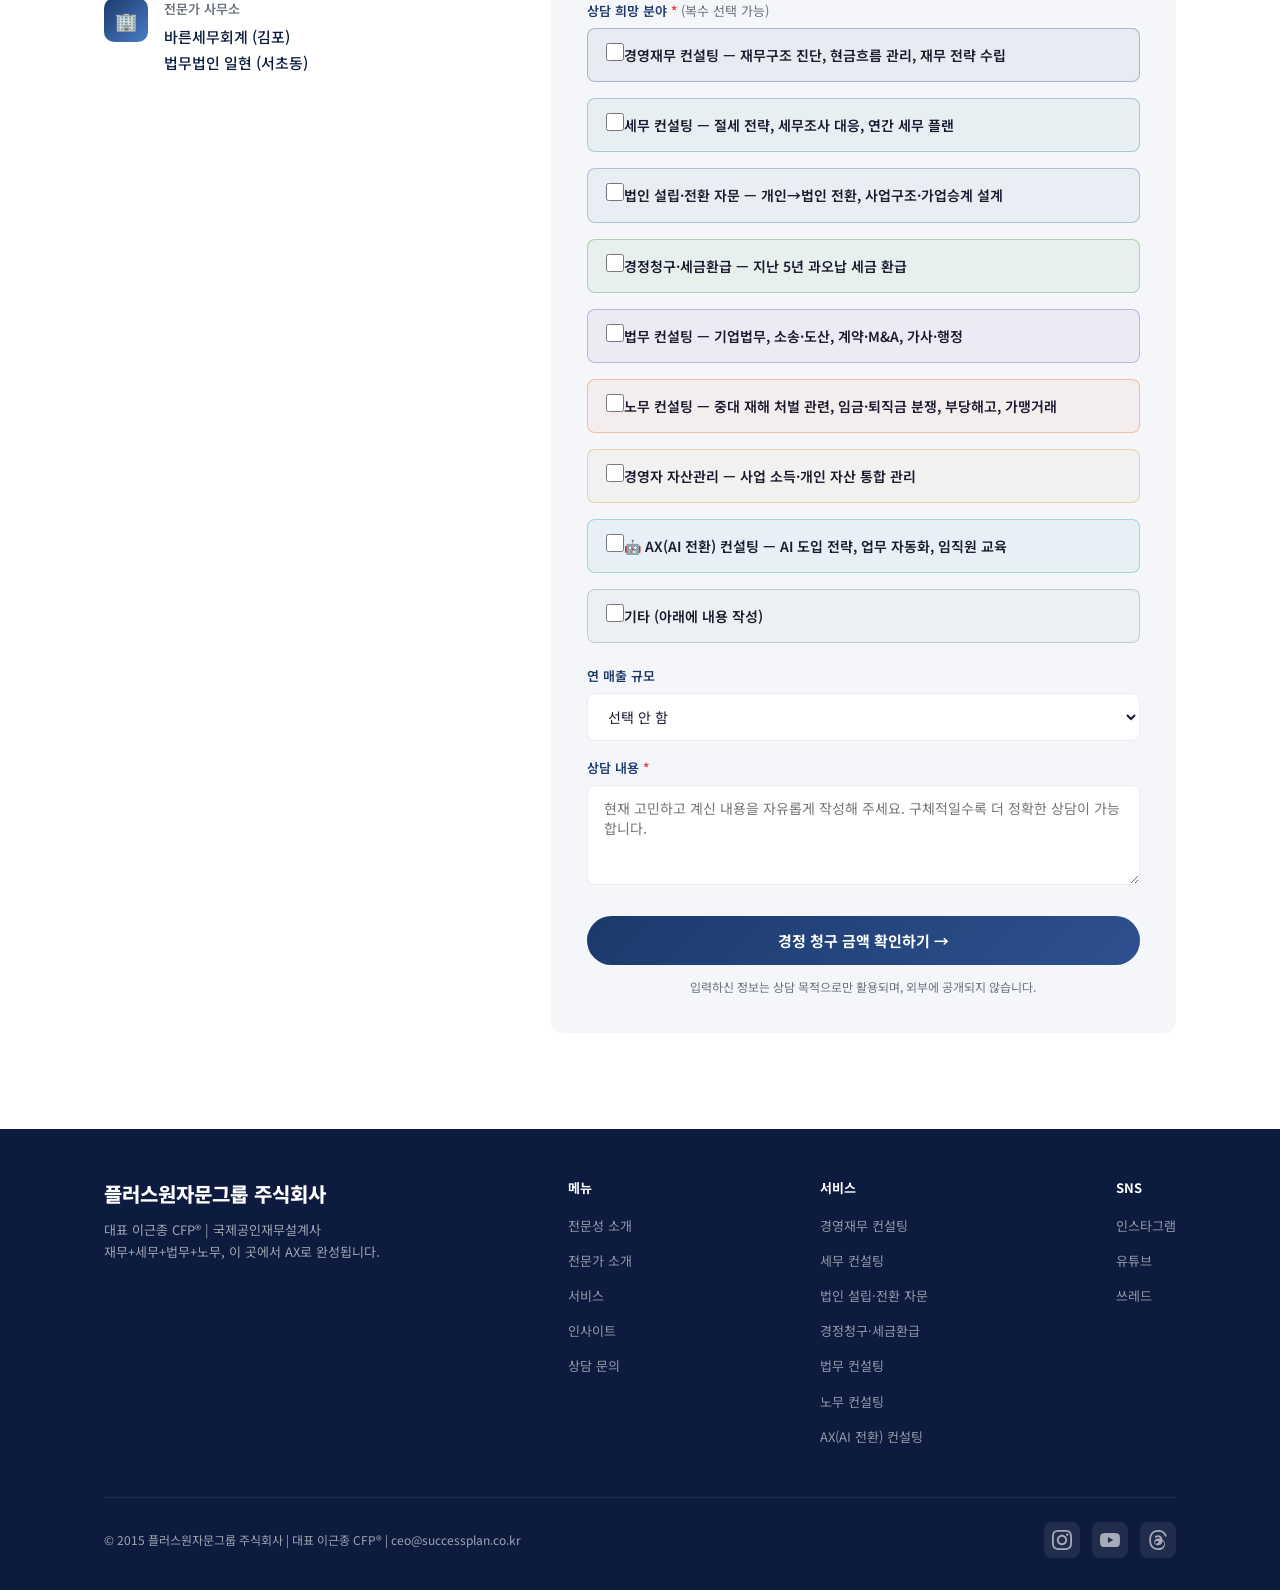
==== commit 4370ec51: "consult.html 필수 3항목만 유지, index.html 간단 신청 섹션 추가 - consult.html: 폼을 성함·연락처·상담 희망 분야 3개 필수 항목으로 단순화   " ====
--- a/index.html
+++ b/index.html
@@ -760,6 +760,46 @@
     }
     .case-result-desc { font-size: 13px; color: var(--navy-dark); font-weight: 600; line-height: 1.5; }
 
+    /* ─── 간단 신청 섹션 ─── */
+    #quick-apply { background: linear-gradient(135deg, var(--navy-dark) 0%, var(--navy-primary) 100%); padding: 72px 0; }
+    #quick-apply .section-label { color: var(--gold); background: rgba(201,168,76,0.15); }
+    #quick-apply .section-title { color: var(--white); }
+    #quick-apply .section-sub { color: rgba(255,255,255,0.65); }
+    .quick-wrap { display: grid; grid-template-columns: 1fr 1.5fr; gap: 3rem; align-items: start; margin-top: 48px; }
+    .quick-box { background: var(--white); border-radius: var(--radius); padding: 2rem; box-shadow: 0 8px 40px rgba(0,0,0,0.18); }
+    .quick-box h3 { font-size: 17px; font-weight: 700; color: var(--navy-dark); margin-bottom: 20px; }
+    .quick-chip-group { display: flex; flex-wrap: wrap; gap: 8px; }
+    .quick-chip { display: flex; align-items: center; gap: 6px; cursor: pointer; }
+    .quick-chip input[type="checkbox"] { display: none; }
+    .quick-chip span {
+      display: inline-block;
+      padding: 6px 13px;
+      border-radius: 20px;
+      border: 1.5px solid #d1d5db;
+      font-size: 13px;
+      font-weight: 500;
+      color: #374151;
+      background: #f9fafb;
+      transition: all 0.18s;
+      line-height: 1.4;
+      cursor: pointer;
+    }
+    .quick-chip input:checked + span {
+      background: var(--navy-primary);
+      border-color: var(--navy-primary);
+      color: var(--white);
+      font-weight: 600;
+    }
+    .quick-pitch ul { list-style: none; display: flex; flex-direction: column; gap: 12px; margin-top: 24px; }
+    .quick-pitch li { display: flex; gap: 10px; align-items: flex-start; font-size: 14px; color: rgba(255,255,255,0.8); }
+    .quick-pitch li::before { content: '✓'; color: var(--gold); font-weight: 700; flex-shrink: 0; margin-top: 1px; }
+    .quick-phone { margin-top: 28px; font-size: 14px; color: rgba(255,255,255,0.6); }
+    .quick-phone a { color: var(--gold-light); font-weight: 600; }
+    @media (max-width: 800px) {
+      .quick-wrap { grid-template-columns: 1fr; }
+      .quick-pitch { order: -1; }
+    }
+
     /* ─── Fade-in animation ─── */
     .fade-in {
       opacity: 0;
@@ -1379,6 +1419,62 @@
   </div>
 </section>
 
+<!-- ── 간단 신청 ── -->
+<section id="quick-apply">
+  <div class="container">
+    <div class="fade-in text-center">
+      <span class="section-label">Quick Apply</span>
+      <h2 class="section-title">간단 상담 신청</h2>
+      <p class="section-sub">성함과 연락처, 원하시는 분야만 선택하시면 담당 전문가가 직접 연락드립니다.</p>
+    </div>
+    <div class="quick-wrap">
+      <!-- 왼쪽 안내 -->
+      <div class="quick-pitch fade-in">
+        <ul>
+          <li>첫 상담 완전 무료</li>
+          <li>24시간 내 담당자 직접 연락</li>
+          <li>재무·세무·법무·노무·AX 원스톱 해결</li>
+          <li>개인정보는 상담 목적으로만 사용</li>
+        </ul>
+        <p class="quick-phone">
+          📞 즉시 전화 상담: <a href="tel:01051708020">010-5170-8020</a>
+        </p>
+      </div>
+      <!-- 오른쪽 폼 -->
+      <div class="quick-box fade-in">
+        <h3>상담 신청</h3>
+        <form id="quickForm" onsubmit="handleQuickSubmit(event)">
+          <div class="form-row" style="margin-bottom:14px;">
+            <div class="form-group" style="margin-bottom:0;">
+              <label>성함 <span style="color:#e53e3e;">*</span></label>
+              <input type="text" name="qname" placeholder="홍길동" required />
+            </div>
+            <div class="form-group" style="margin-bottom:0;">
+              <label>연락처 <span style="color:#e53e3e;">*</span></label>
+              <input type="tel" name="qphone" placeholder="010-0000-0000" required />
+            </div>
+          </div>
+          <div class="form-group">
+            <label>상담 희망 분야 <span style="color:#e53e3e;">*</span> <span style="font-weight:400;color:#888;">(복수 선택)</span></label>
+            <div class="quick-chip-group">
+              <label class="quick-chip"><input type="checkbox" name="qtopic" value="경영재무" /><span>📈 경영재무</span></label>
+              <label class="quick-chip"><input type="checkbox" name="qtopic" value="세무·절세" /><span>🧾 세무·절세</span></label>
+              <label class="quick-chip"><input type="checkbox" name="qtopic" value="법인 설립·전환" /><span>🏢 법인 설립·전환</span></label>
+              <label class="quick-chip"><input type="checkbox" name="qtopic" value="경정청구·세금환급" /><span>💰 경정청구·환급</span></label>
+              <label class="quick-chip"><input type="checkbox" name="qtopic" value="법무 컨설팅" /><span>⚖️ 법무</span></label>
+              <label class="quick-chip"><input type="checkbox" name="qtopic" value="노무 컨설팅" /><span>👥 노무</span></label>
+              <label class="quick-chip"><input type="checkbox" name="qtopic" value="경영자 자산관리" /><span>🏦 자산관리</span></label>
+              <label class="quick-chip"><input type="checkbox" name="qtopic" value="AX(AI 전환)" /><span>🤖 AX(AI 전환)</span></label>
+            </div>
+          </div>
+          <button type="submit" class="form-submit" id="quickBtn" style="margin-top:8px;">상담 신청 →</button>
+          <p class="form-privacy">입력하신 정보는 상담 목적으로만 활용됩니다.</p>
+        </form>
+      </div>
+    </div>
+  </div>
+</section>
+
 <!-- ── SNS / Insight ── -->
 <section id="sns" class="section-sm">
   <div class="container">
@@ -1560,7 +1656,7 @@
               <label class="form-check" style="border-color:rgba(46,80,144,0.3);background:rgba(46,80,144,0.05);"><input type="checkbox" name="topic" value="법인 설립·전환·승계 자문" /><span>법인 설립·전환 자문 — 개인→법인 전환, 사업구조·가업승계 설계</span></label>
               <label class="form-check" style="border-color:rgba(34,139,34,0.3);background:rgba(34,139,34,0.05);"><input type="checkbox" name="topic" value="경정청구·세금환급" /><span>경정청구·세금환급 — 지난 5년 과오납 세금 환급</span></label>
               <label class="form-check" style="border-color:rgba(92,53,160,0.3);background:rgba(92,53,160,0.05);"><input type="checkbox" name="topic" value="법무 컨설팅" /><span>법무 컨설팅 — 기업법무, 소송·도산, 계약·M&amp;A, 가사·행정</span></label>
-              <label class="form-check" style="border-color:rgba(230,81,0,0.3);background:rgba(230,81,0,0.05);"><input type="checkbox" name="topic" value="노무 컨설팅" /><span>노무 컨설팅 — 근로계약·취업규칙, 임금·퇴직금 분쟁, 부당해고, 가맹거래</span></label>
+              <label class="form-check" style="border-color:rgba(230,81,0,0.3);background:rgba(230,81,0,0.05);"><input type="checkbox" name="topic" value="노무 컨설팅" /><span>노무 컨설팅 — 중대 재해 처벌 관련, 임금·퇴직금 분쟁, 부당해고, 가맹거래</span></label>
               <label class="form-check" style="border-color:rgba(201,168,76,0.4);background:rgba(201,168,76,0.06);"><input type="checkbox" name="topic" value="경영자 자산관리" /><span>경영자 자산관리 — 사업 소득·개인 자산 통합 관리</span></label>
               <label class="form-check" style="border-color:rgba(13,143,168,0.3);background:rgba(13,143,168,0.05);"><input type="checkbox" name="topic" value="AX(AI 전환) 컨설팅" /><span>🤖 AX(AI 전환) 컨설팅 — AI 도입 전략, 업무 자동화, 임직원 교육</span></label>
               <label class="form-check" style="border-color:rgba(107,114,128,0.3);background:rgba(107,114,128,0.05);"><input type="checkbox" name="topic" value="기타" /><span>기타 (아래에 내용 작성)</span></label>
@@ -1701,11 +1797,50 @@
     formData.append('revenue', form.elements['revenue'].value);
     formData.append('message', form.elements['message'].value);
 
+    if (typeof gtag === 'function') gtag('event', 'form_submit', { form: 'contact' });
     fetch(SCRIPT_URL, { method: 'POST', body: formData, mode: 'no-cors' })
-      .finally(() => {
-        showToast('✅ 상담 신청이 완료되었습니다! 곧 연락드리겠습니다.');
-        form.reset();
-        btn.textContent = '경정 청구 금액 확인하기 →';
+      .then(() => {
+        if (typeof gtag === 'function') gtag('event', 'consult_success', { form: 'contact' });
+        window.location.href = 'thanks.html';
+      })
+      .catch(() => {
+        showToast('❌ 전송 오류. 010-5170-8020으로 직접 연락해 주세요.');
+        btn.textContent = '상담 신청 →';
+        btn.disabled = false;
+      });
+  }
+
+  // ── 간단 신청 폼 ──
+  function handleQuickSubmit(e) {
+    e.preventDefault();
+    const form = e.target;
+    const btn = document.getElementById('quickBtn');
+
+    const topics = [...form.querySelectorAll('input[name="qtopic"]:checked')]
+      .map(cb => cb.value).join(', ');
+    if (!topics) {
+      showToast('상담 희망 분야를 1개 이상 선택해 주세요.');
+      return;
+    }
+
+    btn.textContent = '전송 중...';
+    btn.disabled = true;
+
+    const formData = new FormData();
+    formData.append('name',   form.elements['qname'].value);
+    formData.append('phone',  form.elements['qphone'].value);
+    formData.append('topics', topics);
+    formData.append('source', '간단신청');
+
+    if (typeof gtag === 'function') gtag('event', 'form_submit', { form: 'quick' });
+    fetch(SCRIPT_URL, { method: 'POST', body: formData, mode: 'no-cors' })
+      .then(() => {
+        if (typeof gtag === 'function') gtag('event', 'consult_success', { form: 'quick' });
+        window.location.href = 'thanks.html';
+      })
+      .catch(() => {
+        showToast('❌ 전송 오류. 010-5170-8020으로 직접 연락해 주세요.');
+        btn.textContent = '상담 신청 →';
         btn.disabled = false;
       });
   }
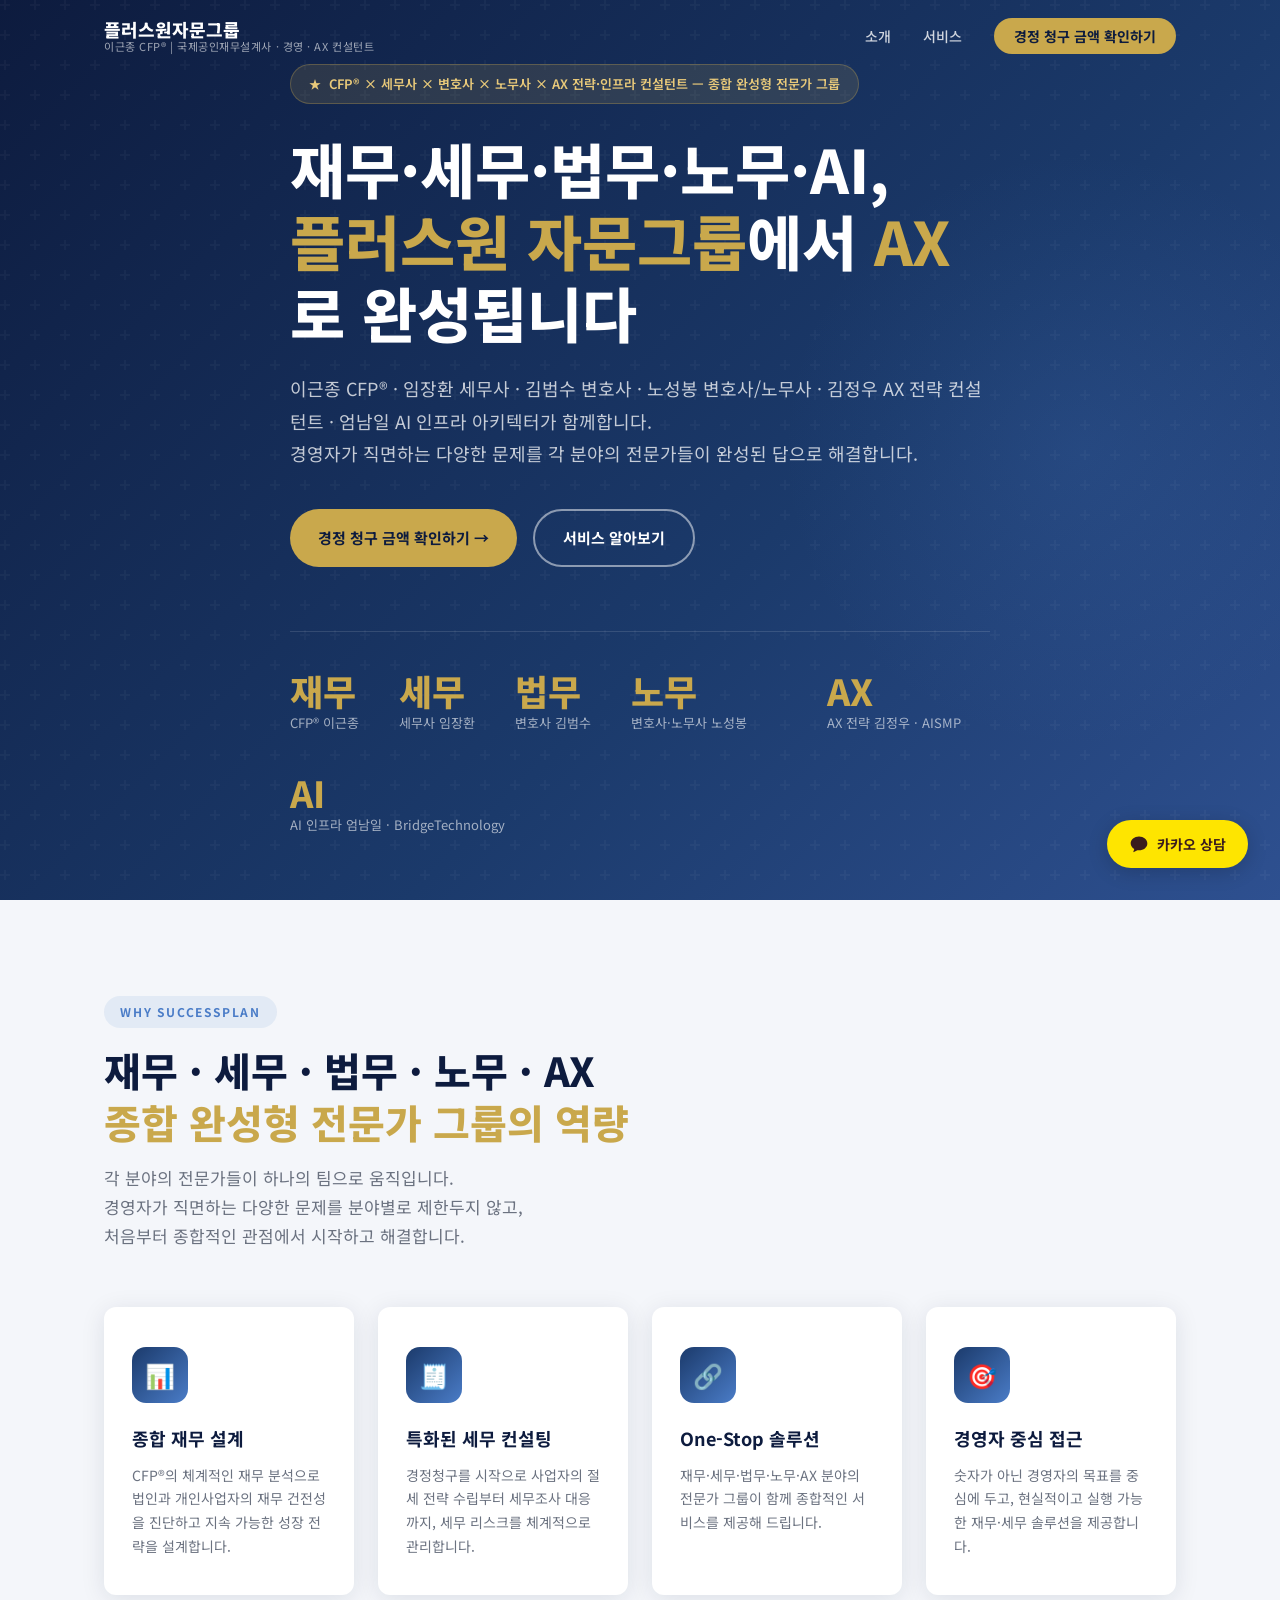
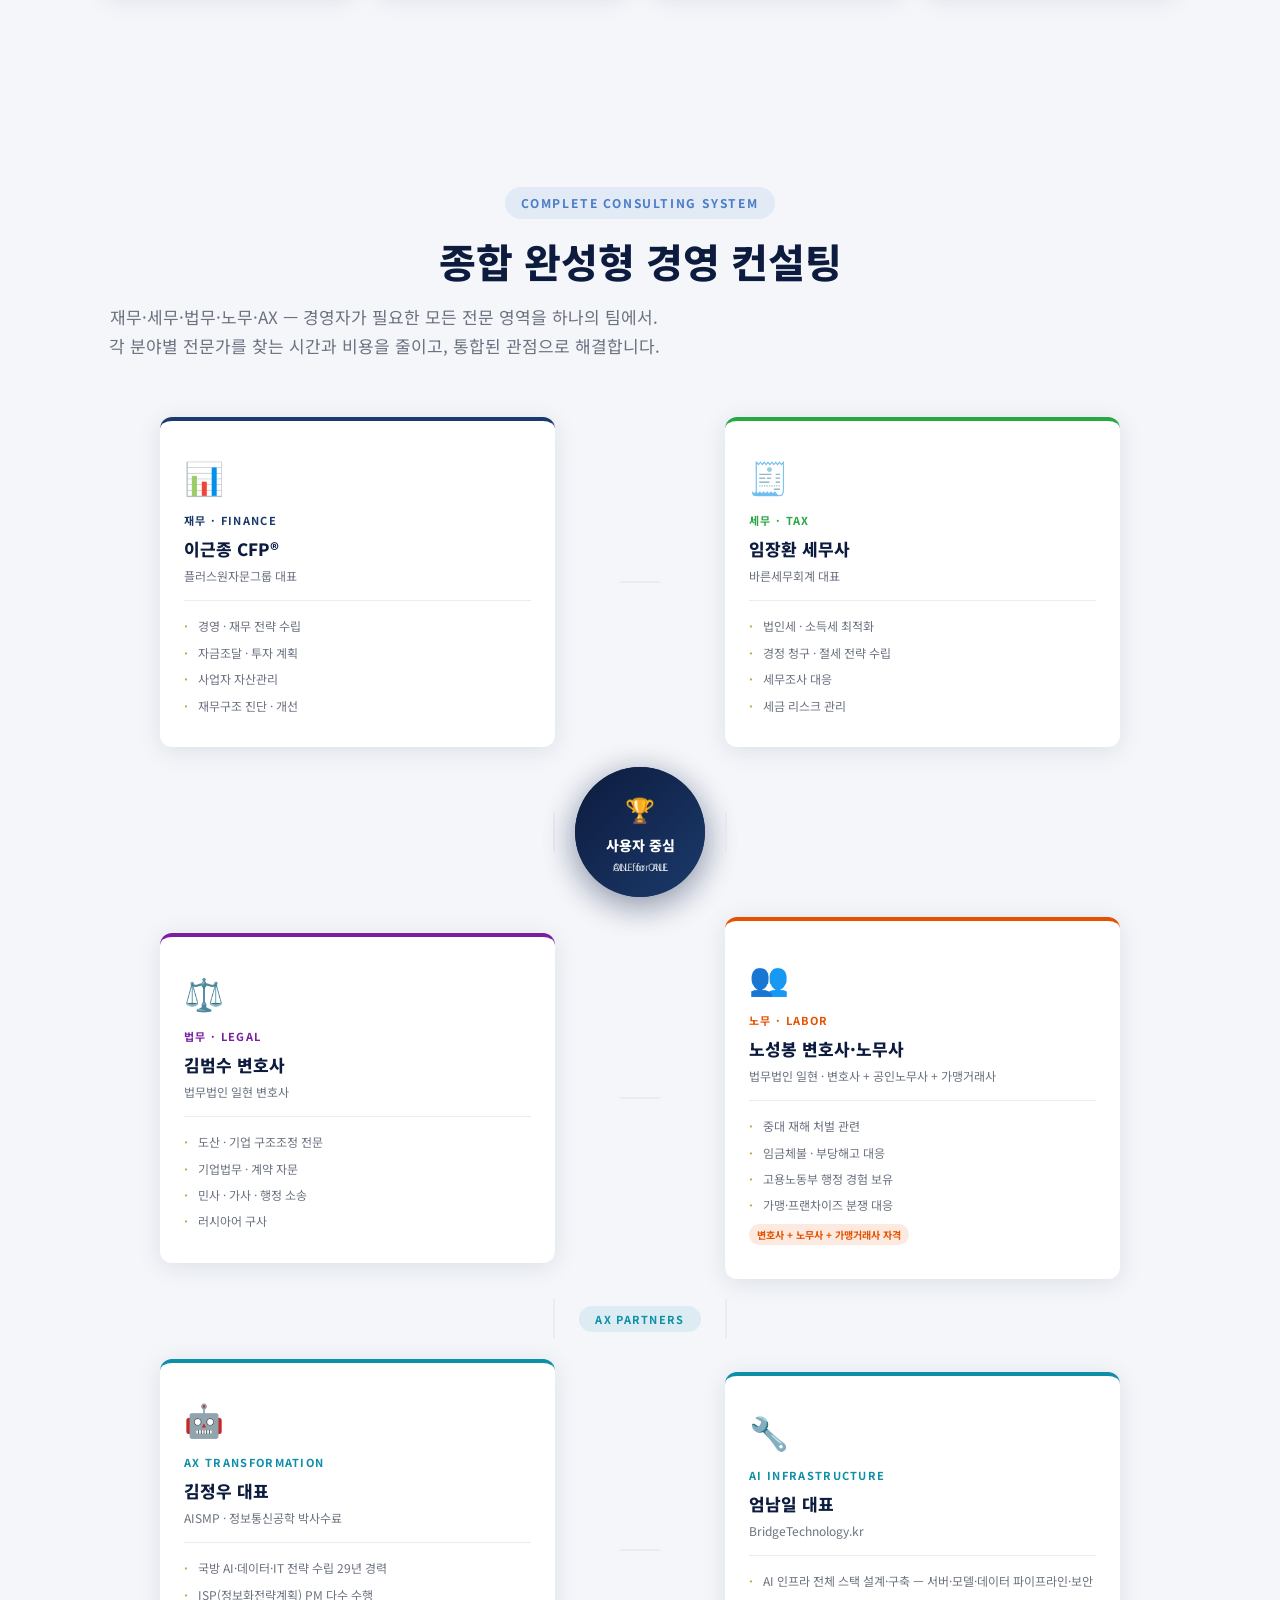
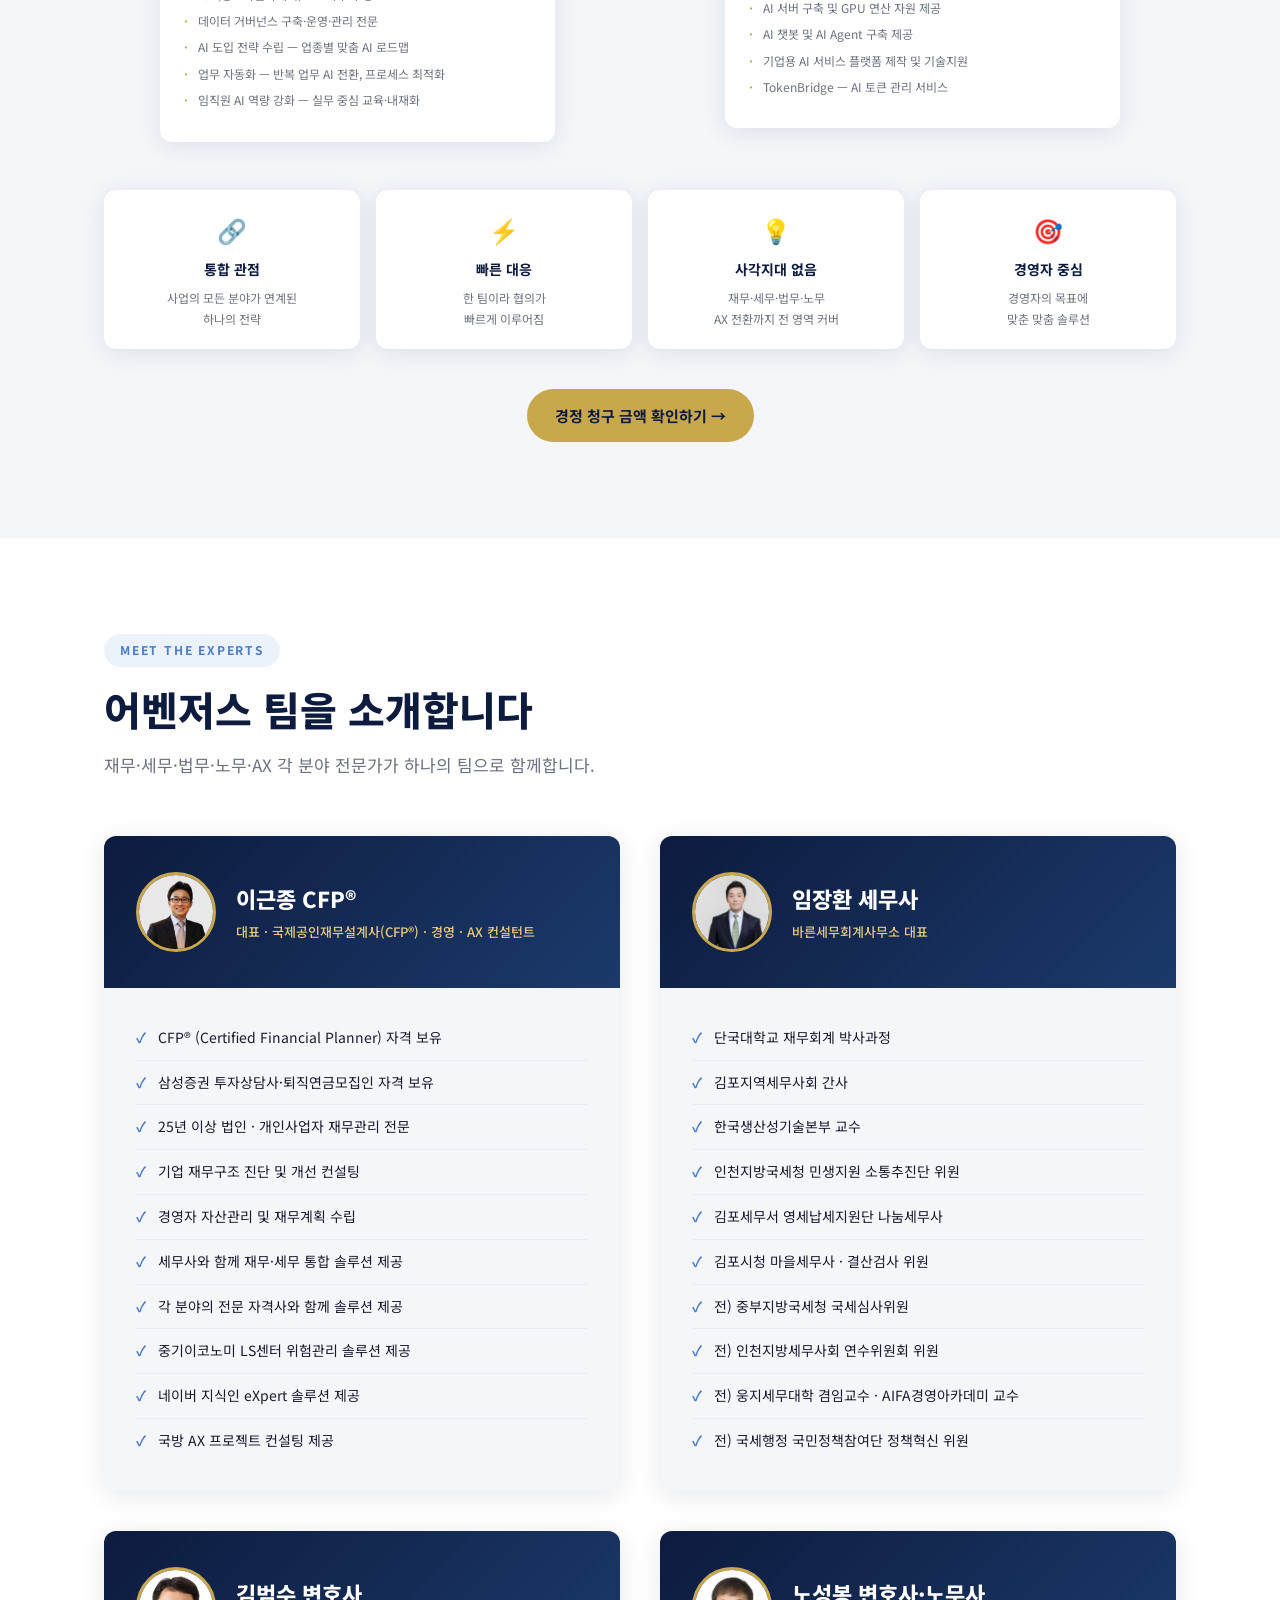
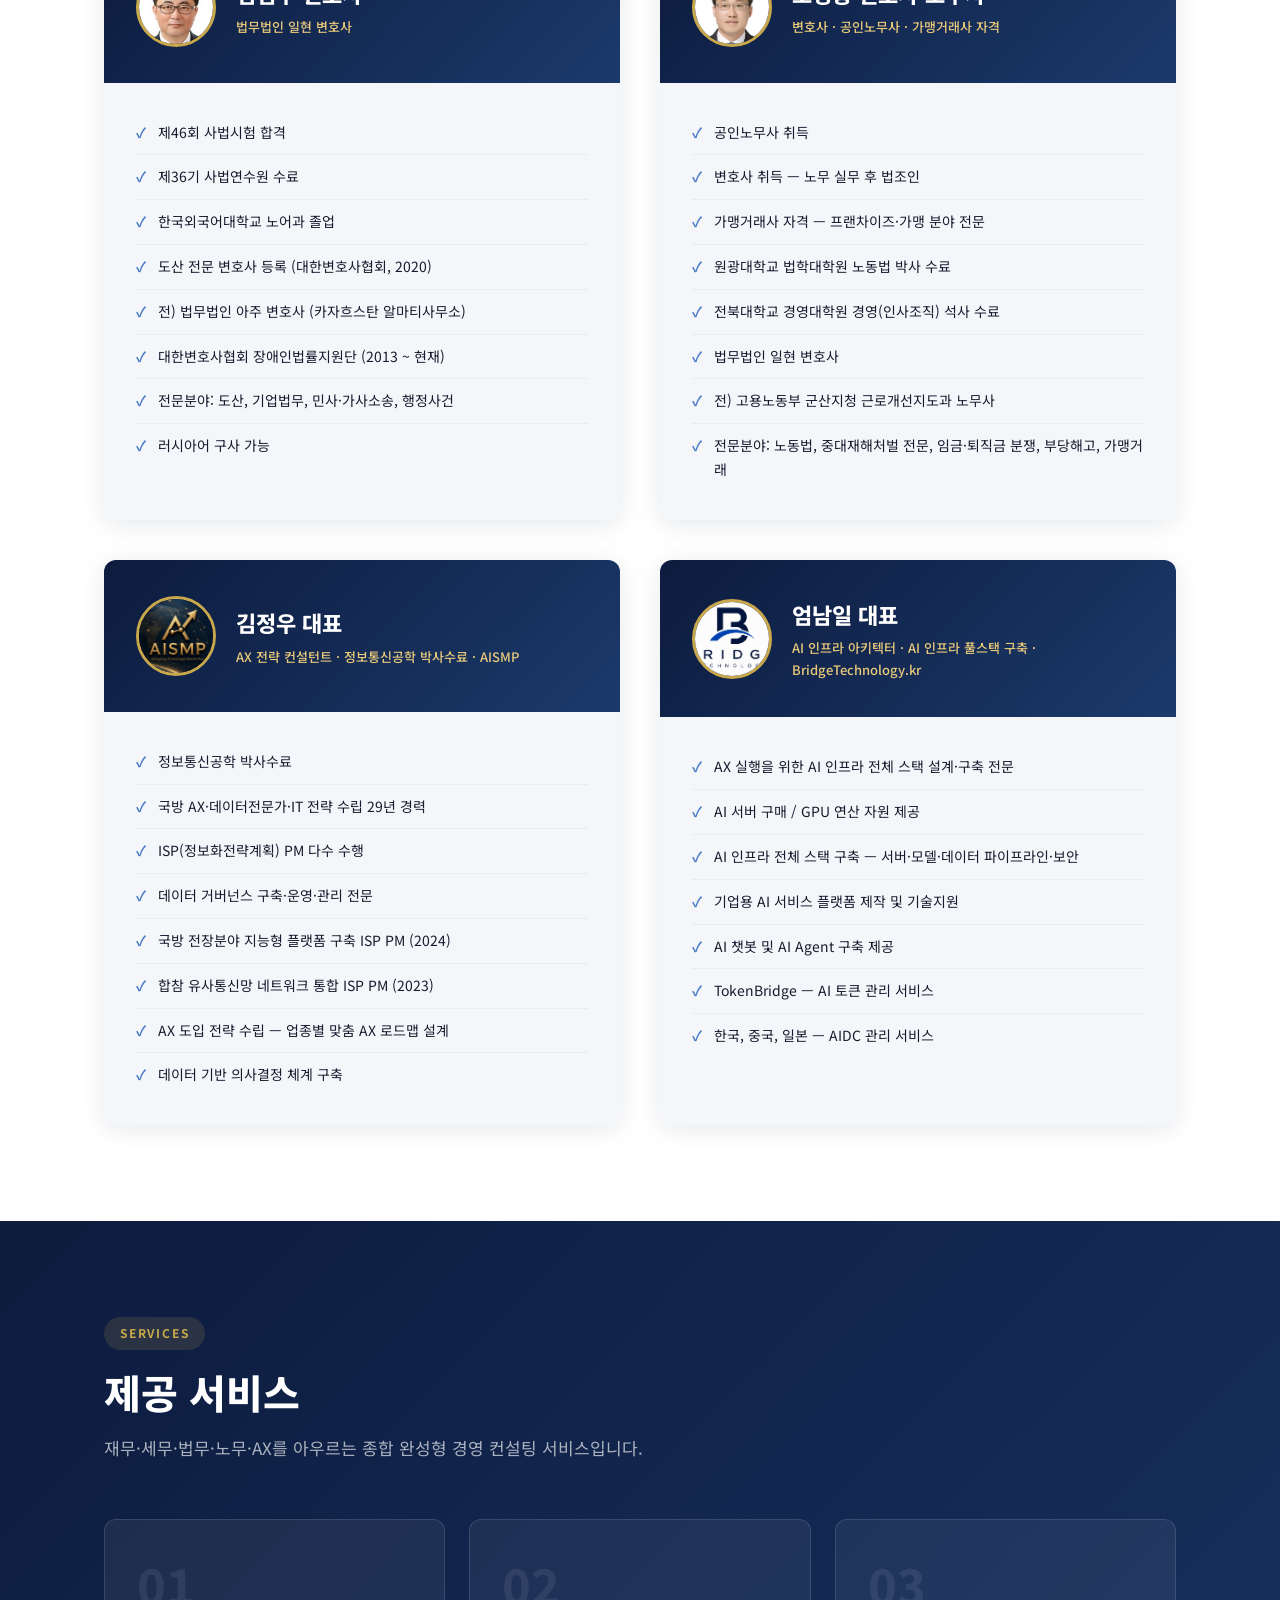
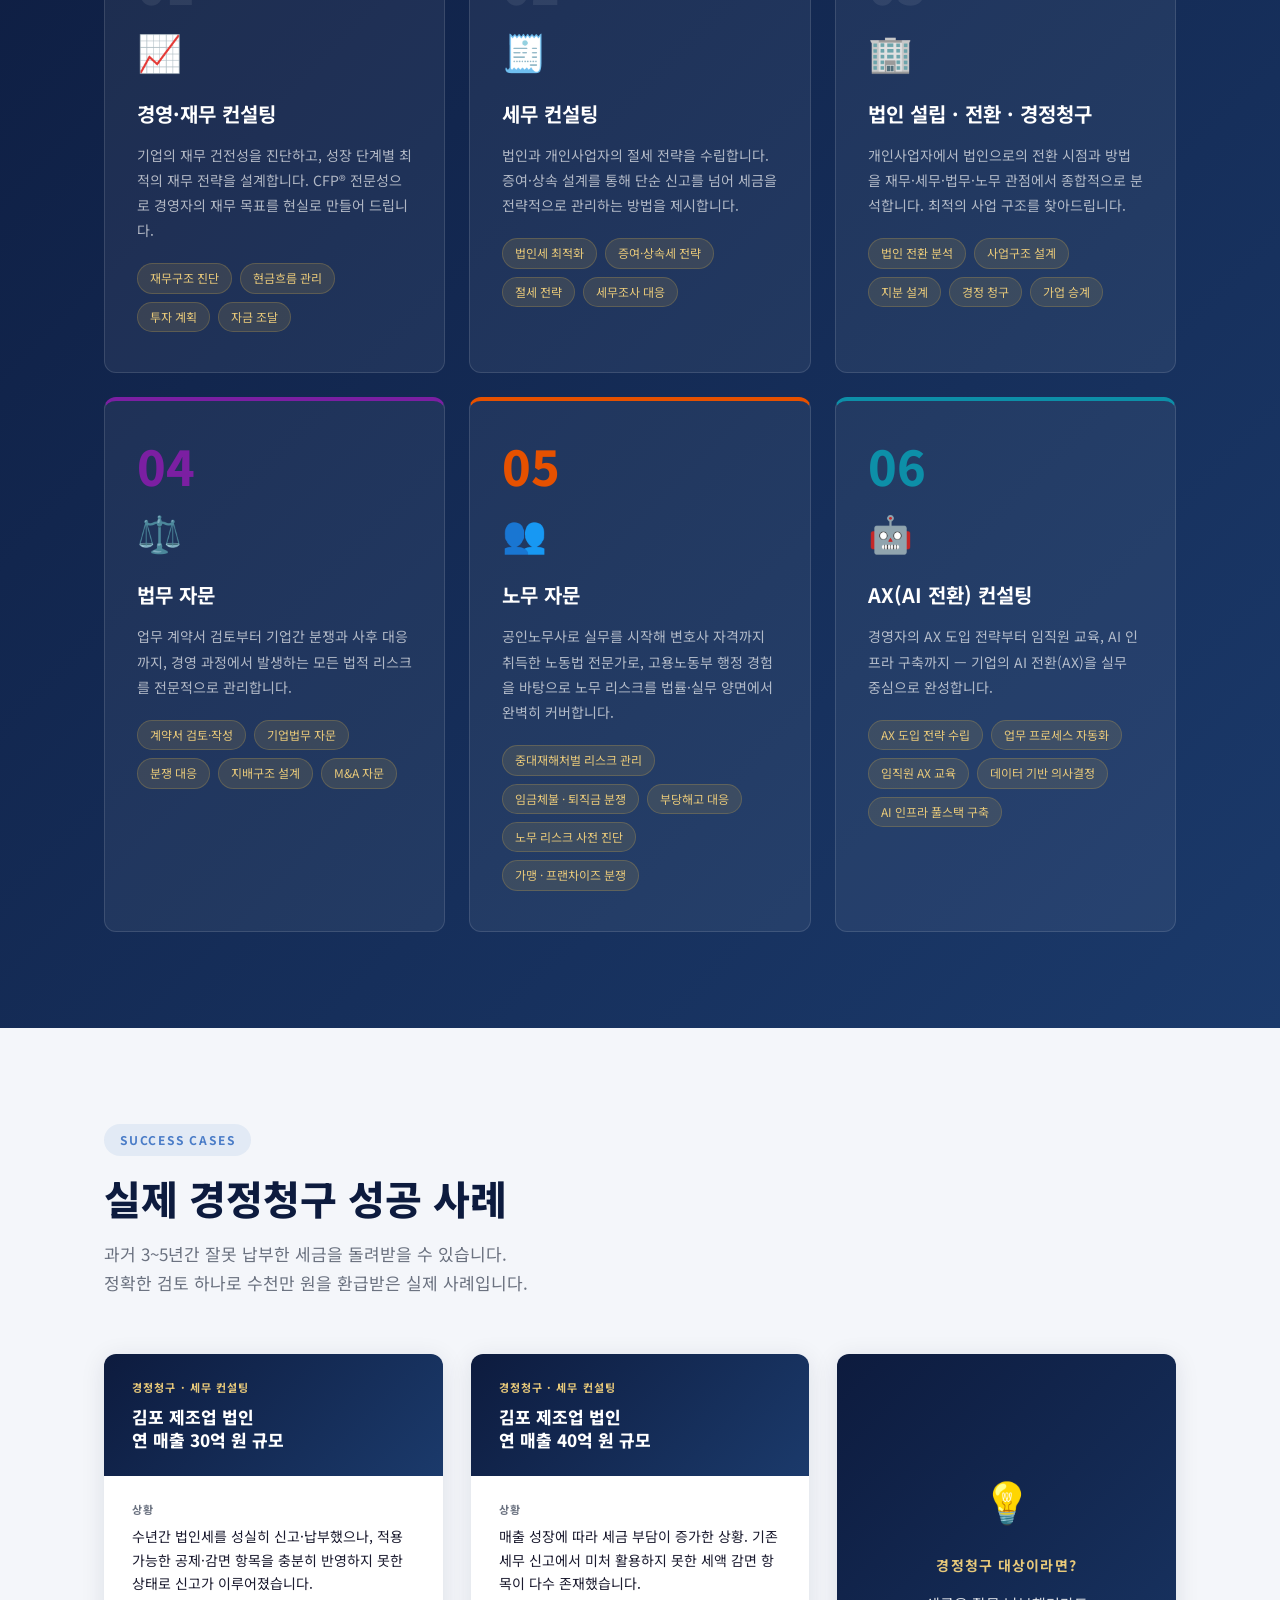
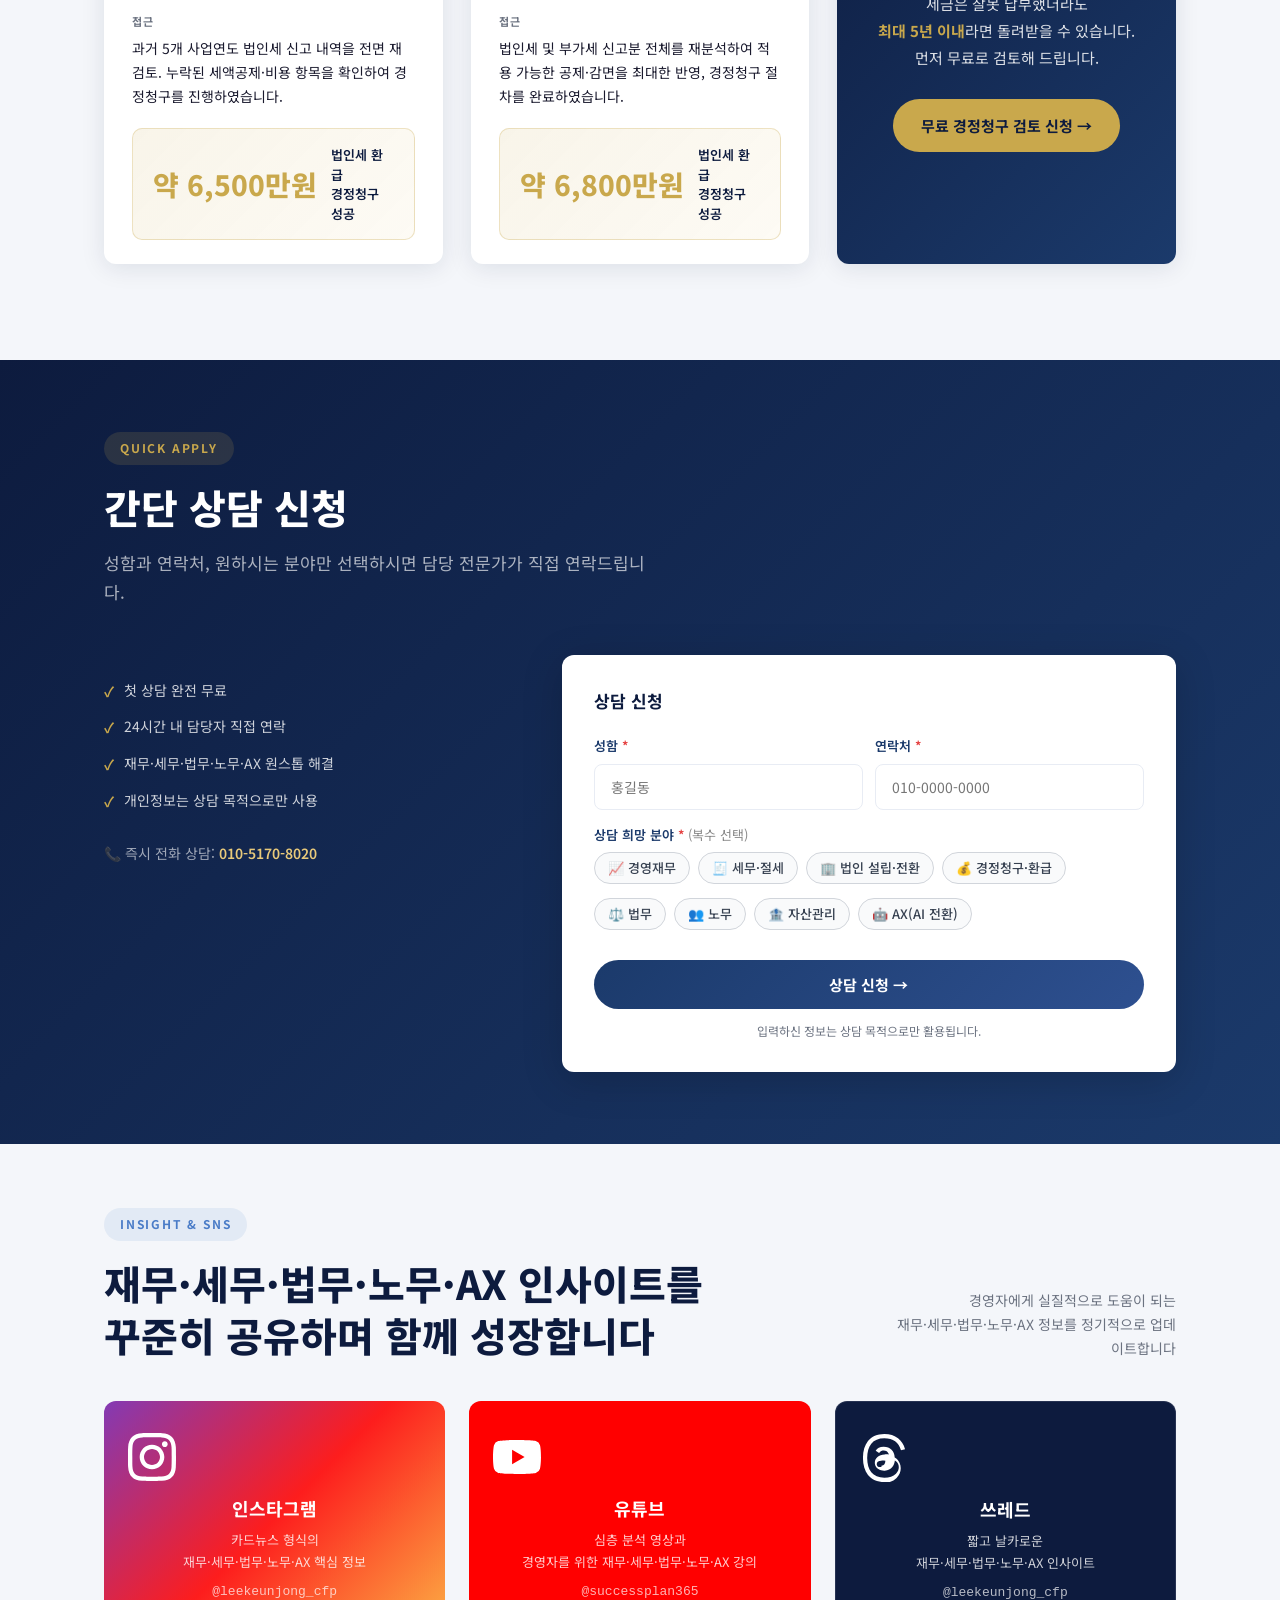
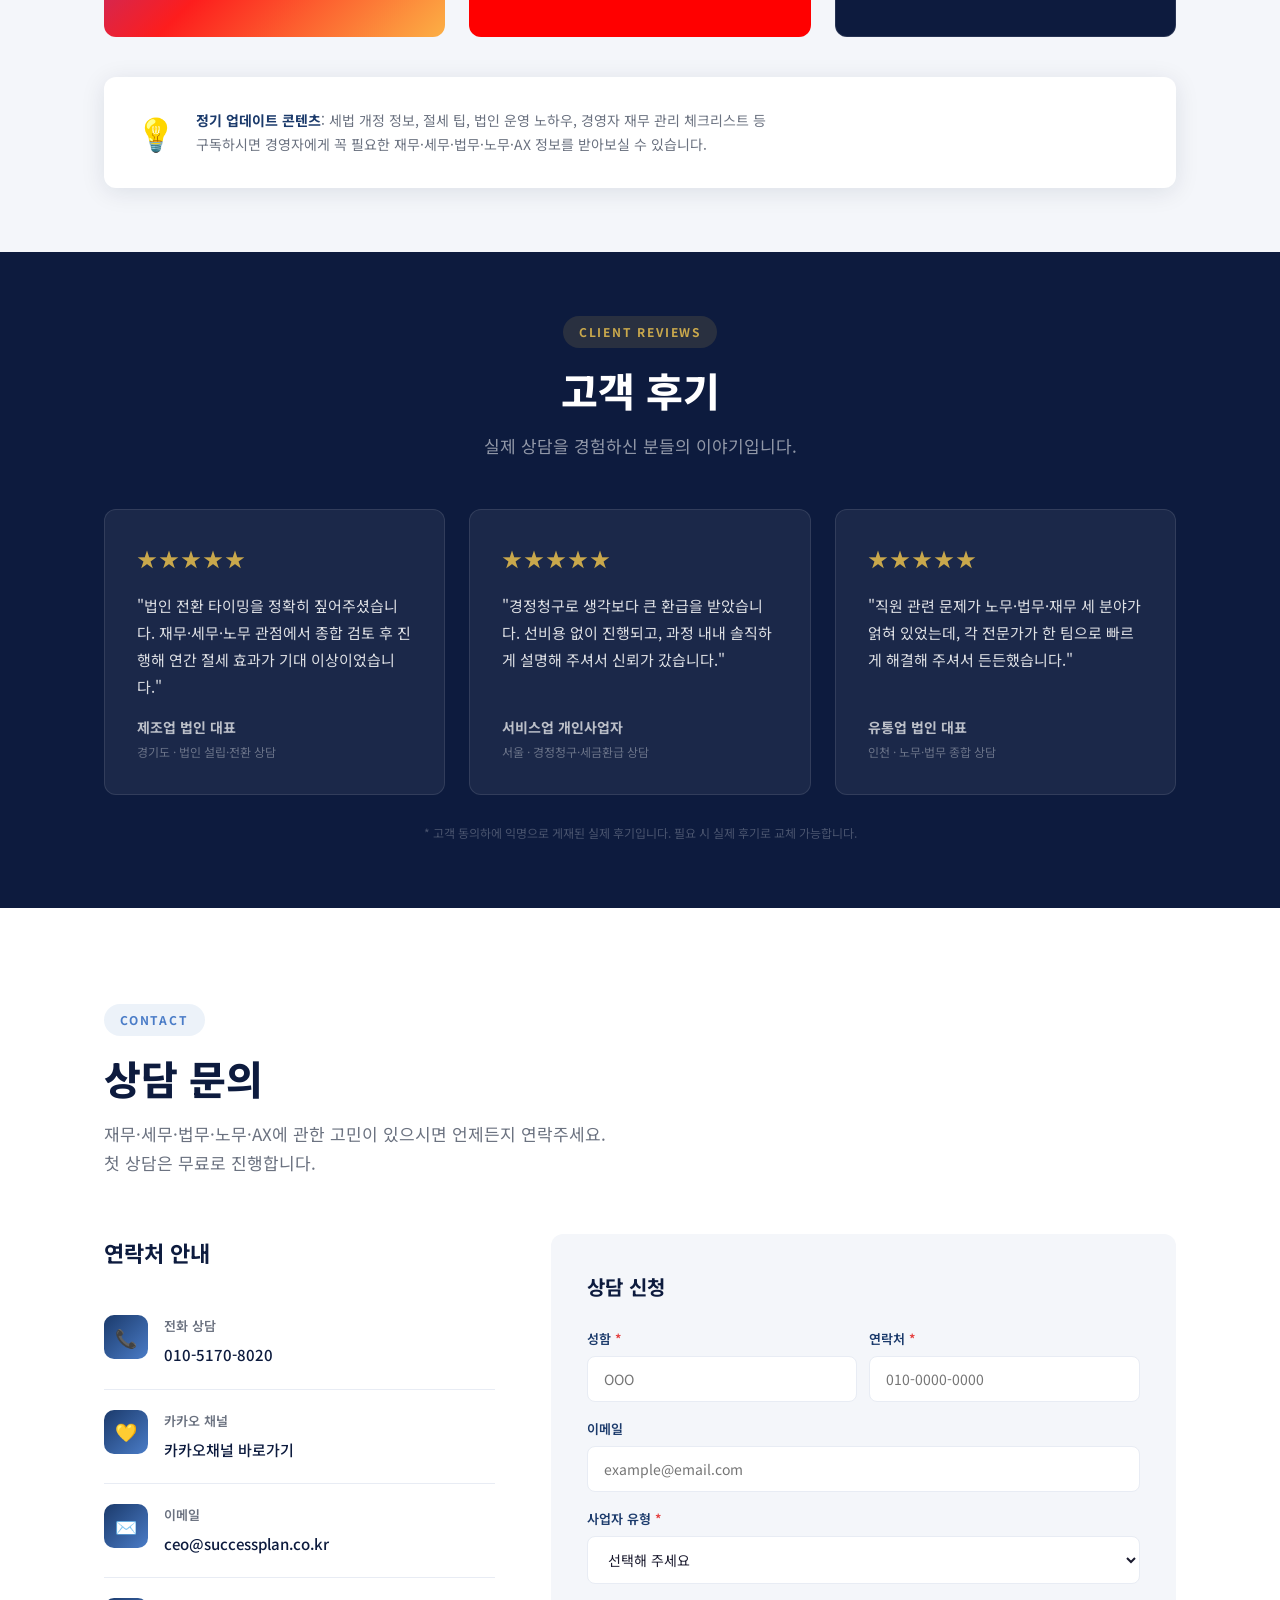
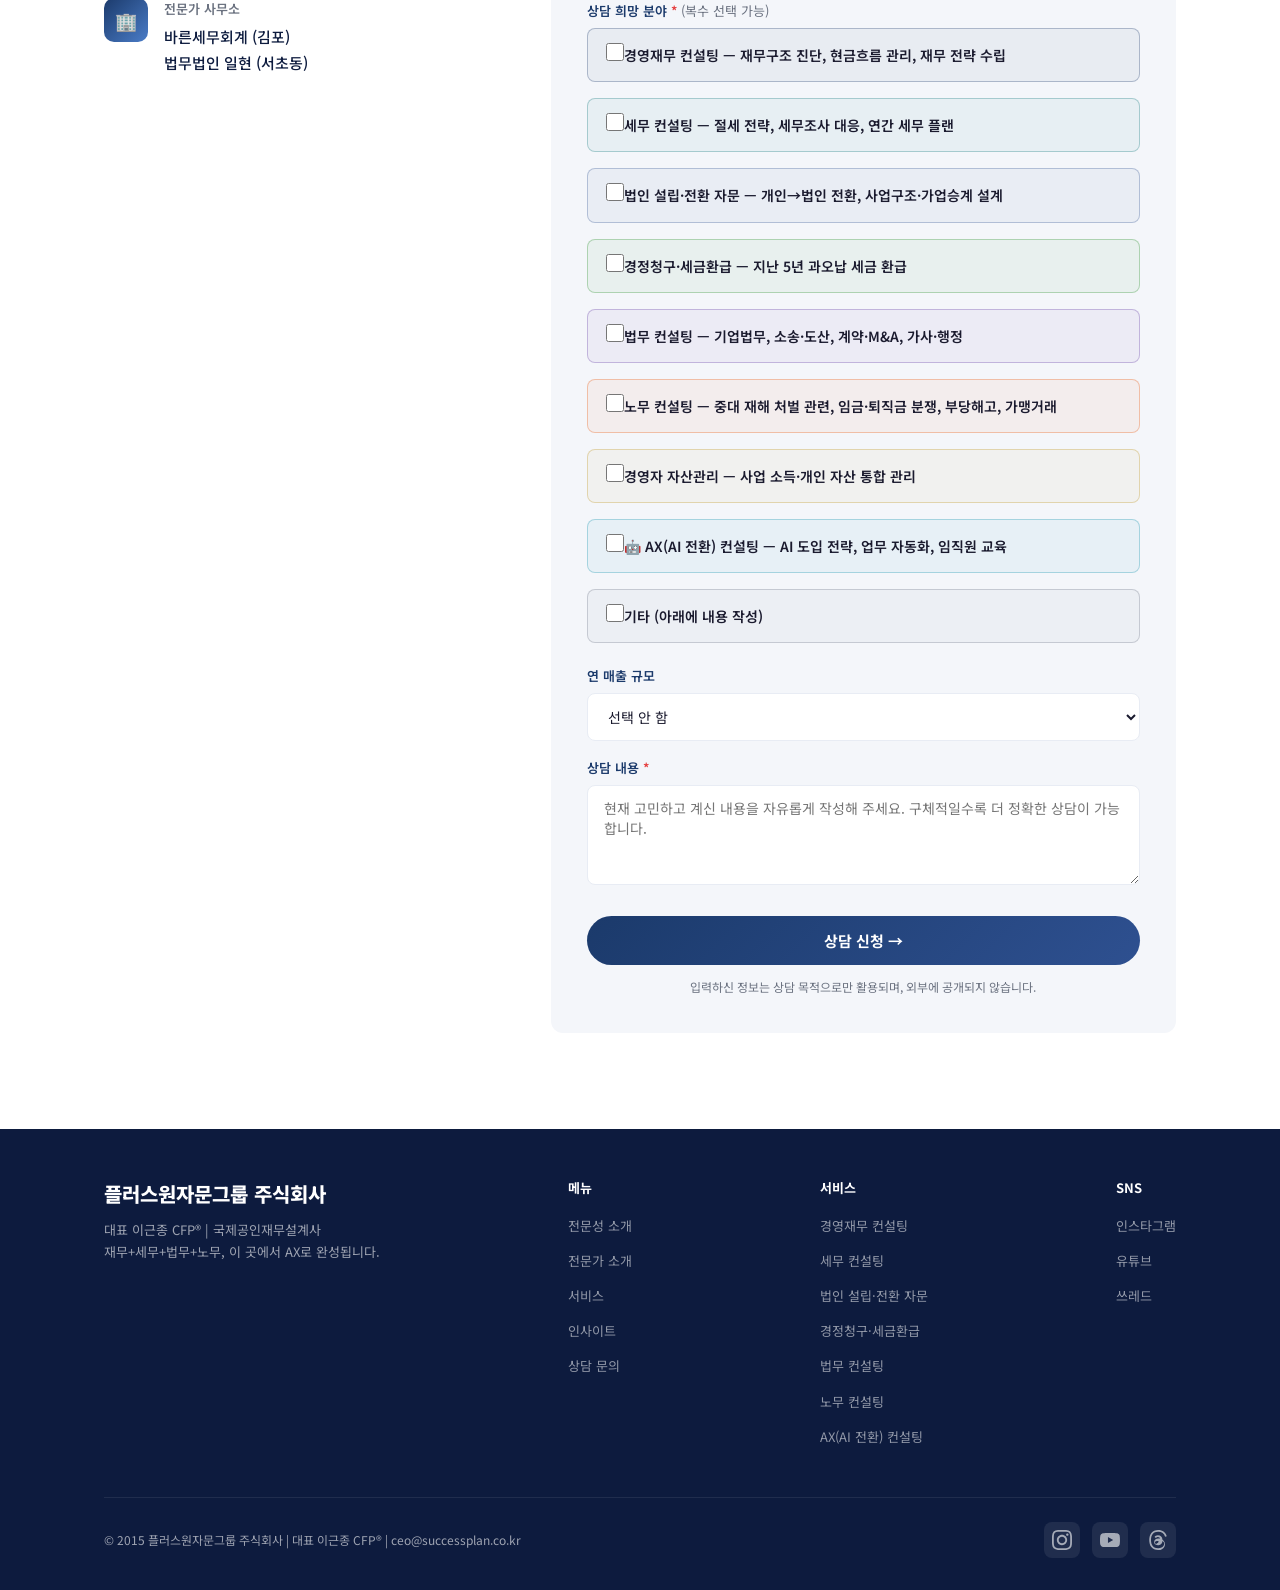
==== commit b65ce865: "index.html: 노무 카드 항목 및 contact 폼 버튼 텍스트 수정 - 노성봉 전문가 카드: '근로계약 · 취업규칙 설계' → '중대 재해 처벌 관련' - contact " ====
--- a/index.html
+++ b/index.html
@@ -1004,7 +1004,7 @@
         <div class="quad-name">노성봉 변호사·노무사</div>
         <div class="quad-org">법무법인 일현 · 변호사 + 공인노무사 + 가맹거래사</div>
         <ul class="quad-items">
-          <li>근로계약 · 취업규칙 설계</li>
+          <li>중대 재해 처벌 관련</li>
           <li>임금체불 · 부당해고 대응</li>
           <li>고용노동부 행정 경험 보유</li>
           <li>가맹·프랜차이즈 분쟁 대응</li>
@@ -1677,7 +1677,7 @@
             <label for="message">상담 내용 <span style="color:#e53e3e;">*</span></label>
             <textarea id="message" name="message" placeholder="현재 고민하고 계신 내용을 자유롭게 작성해 주세요. 구체적일수록 더 정확한 상담이 가능합니다." required></textarea>
           </div>
-          <button type="submit" class="form-submit">경정 청구 금액 확인하기 →</button>
+          <button type="submit" class="form-submit">상담 신청 →</button>
           <p class="form-privacy">입력하신 정보는 상담 목적으로만 활용되며, 외부에 공개되지 않습니다.</p>
         </form>
       </div>
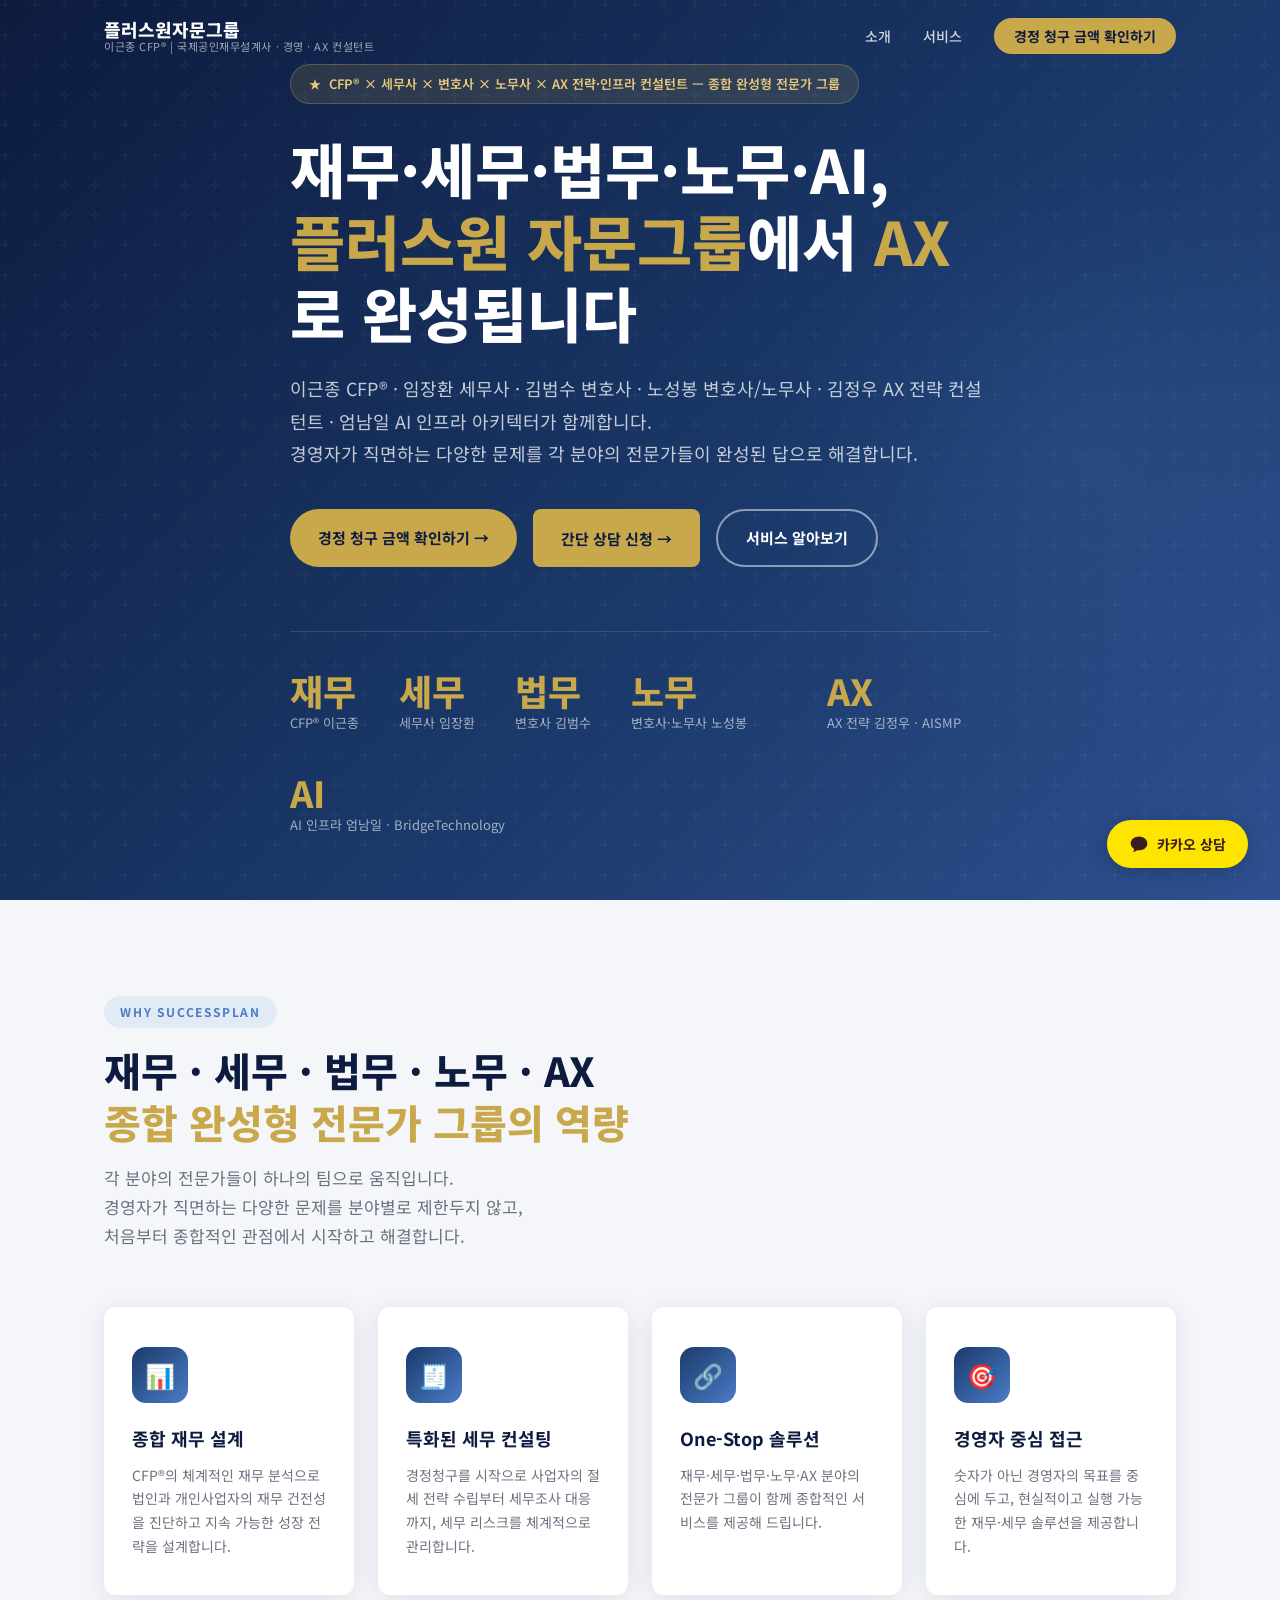
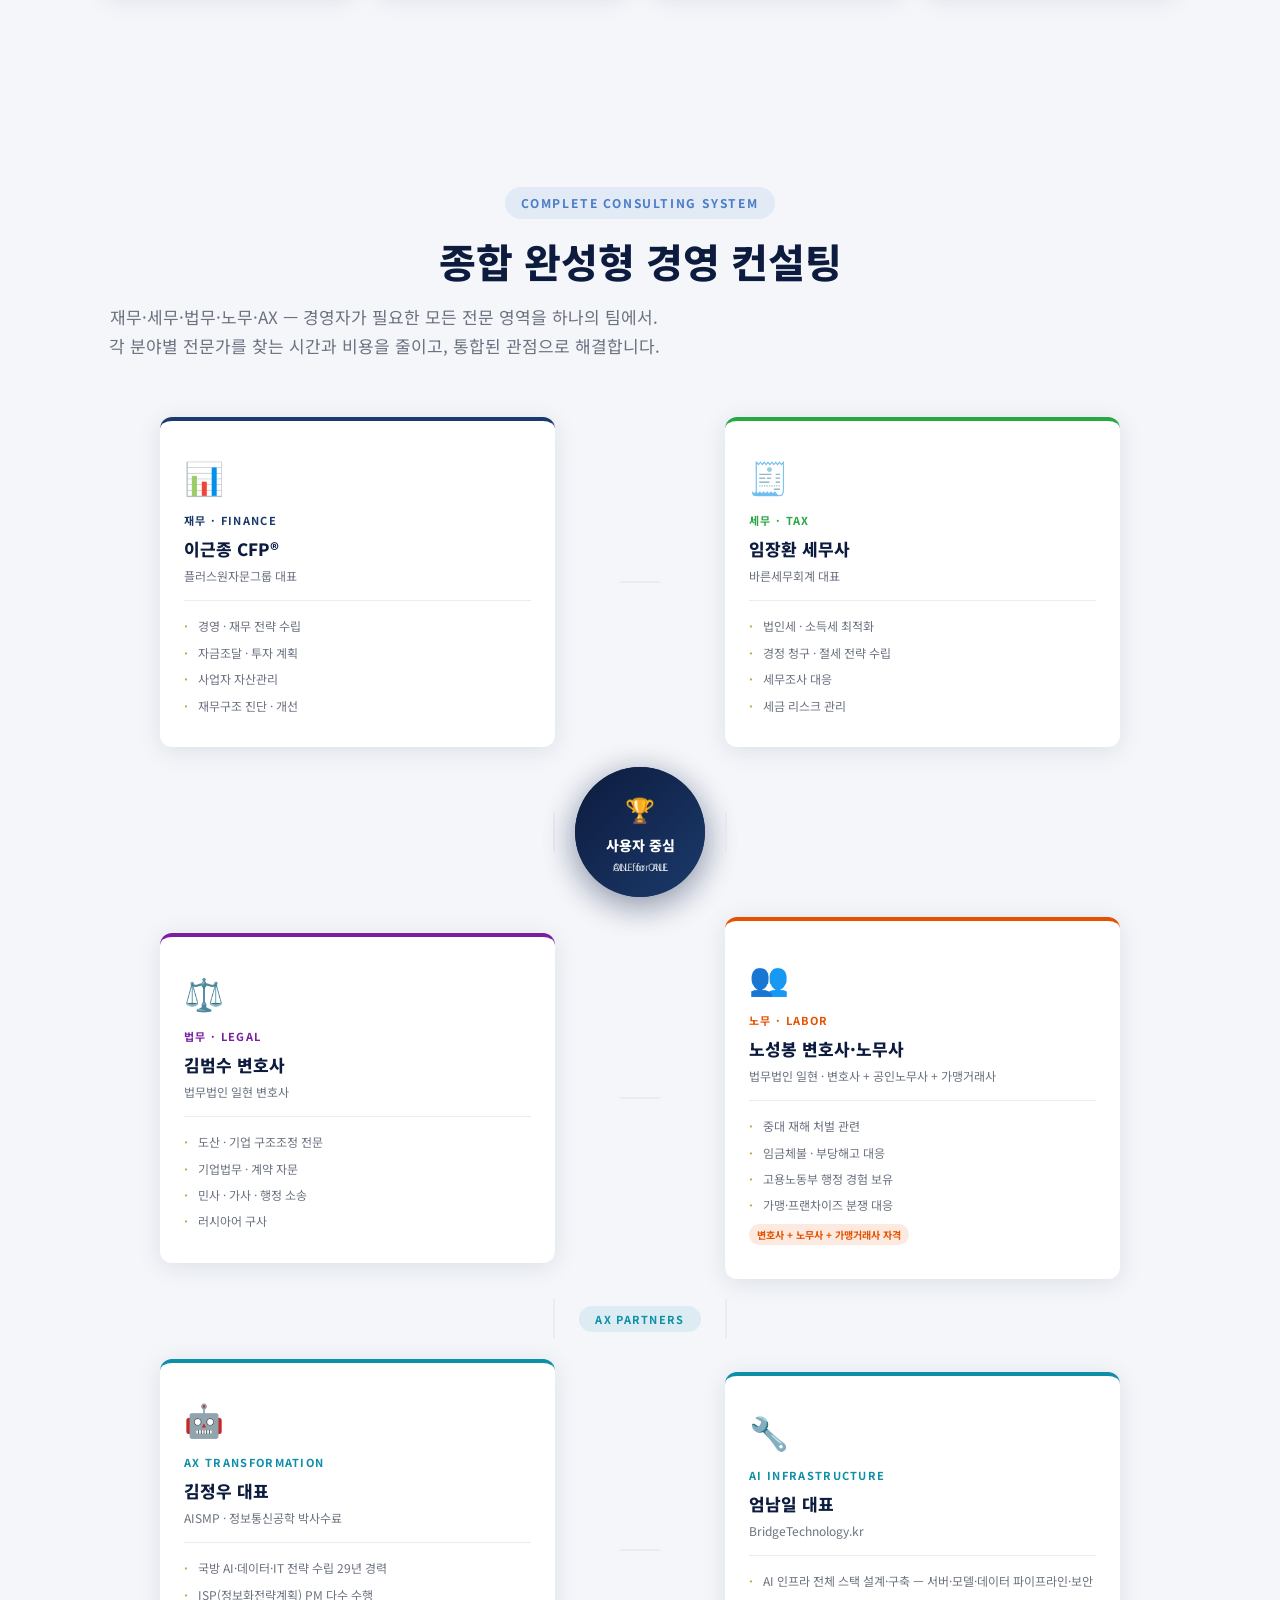
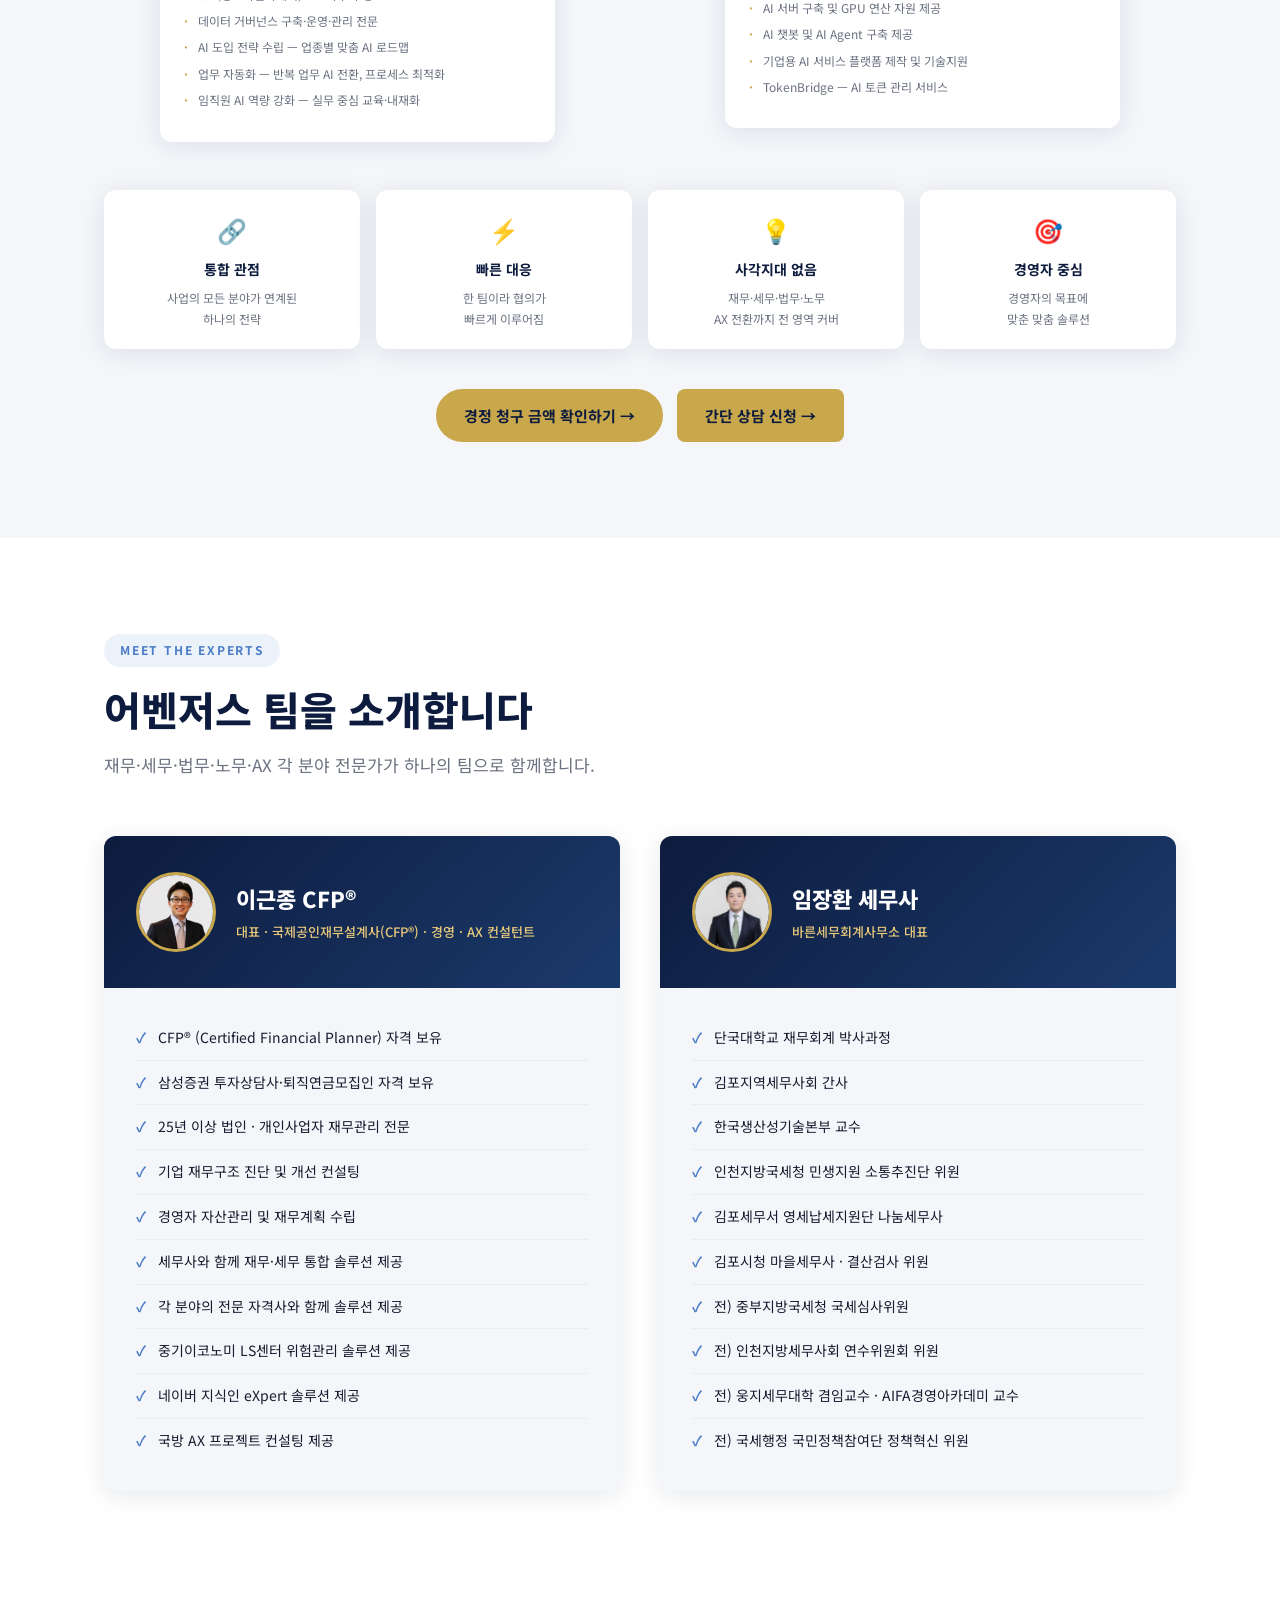
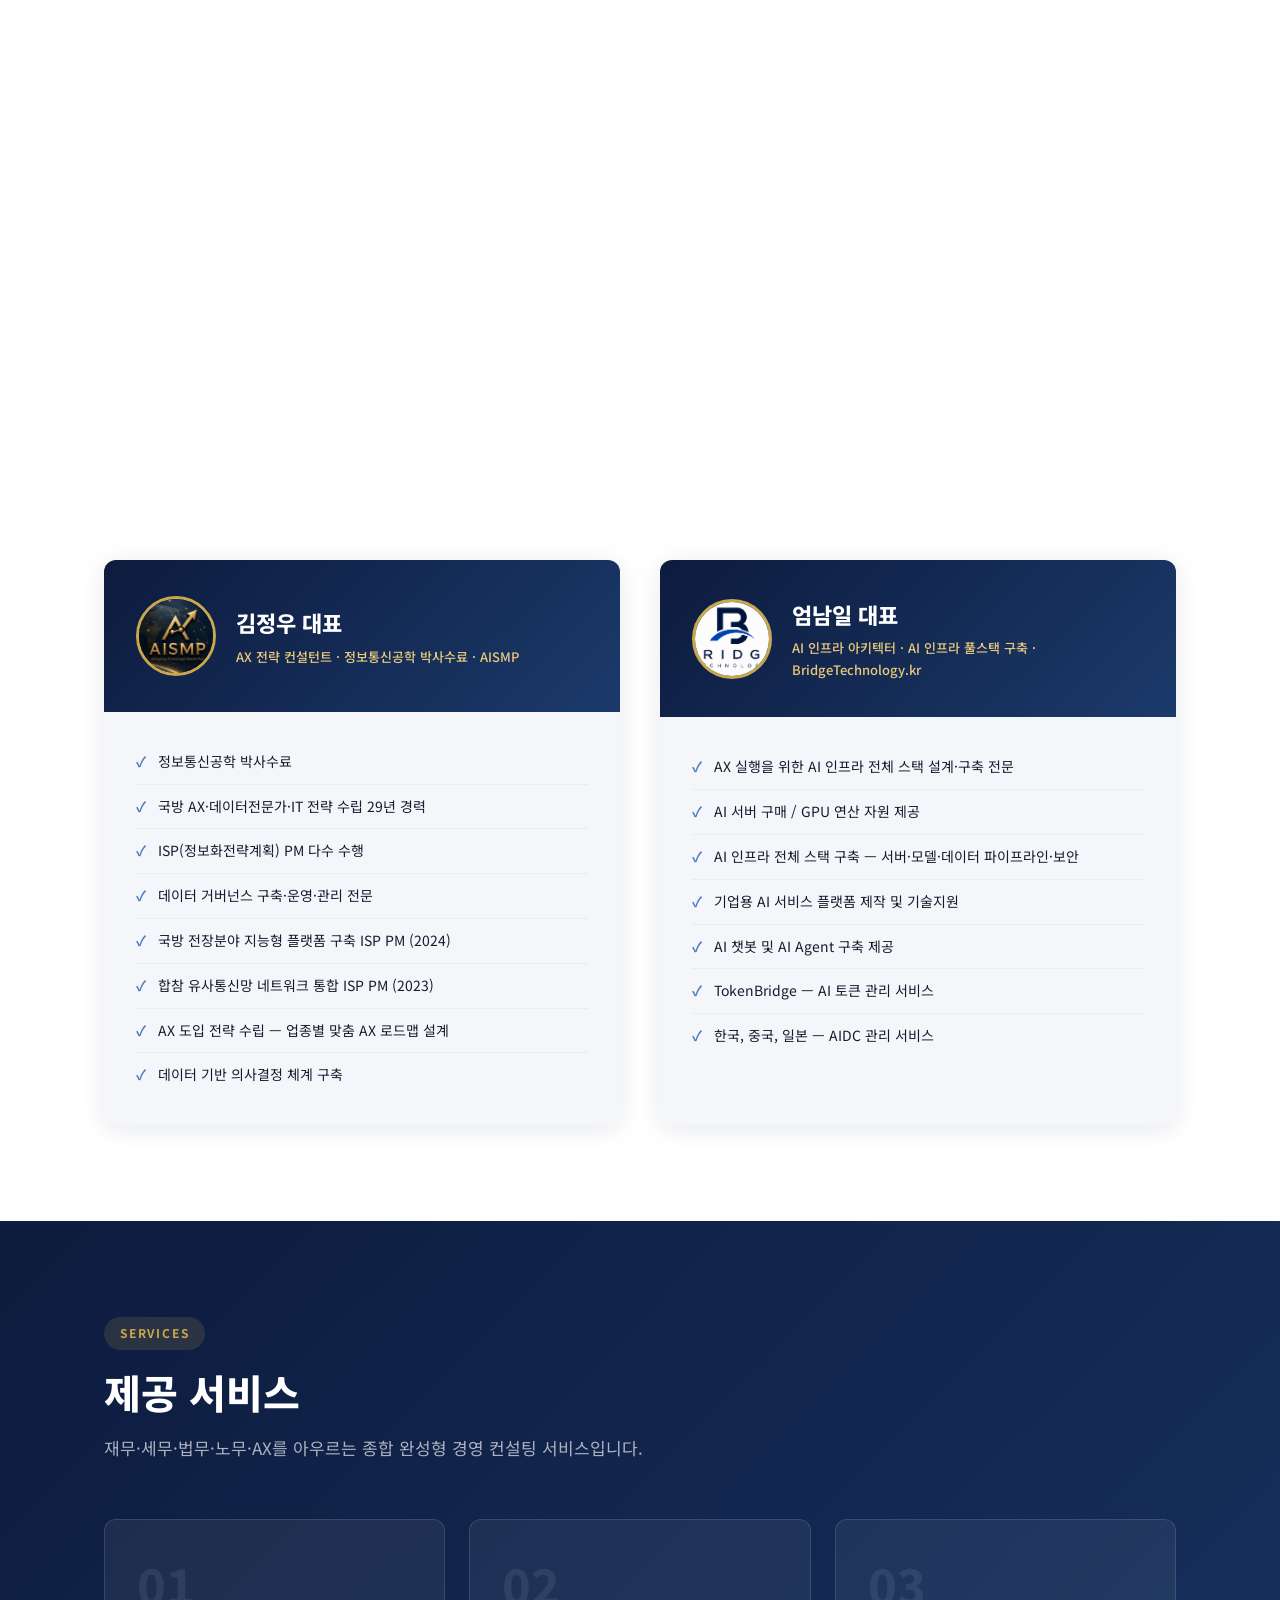
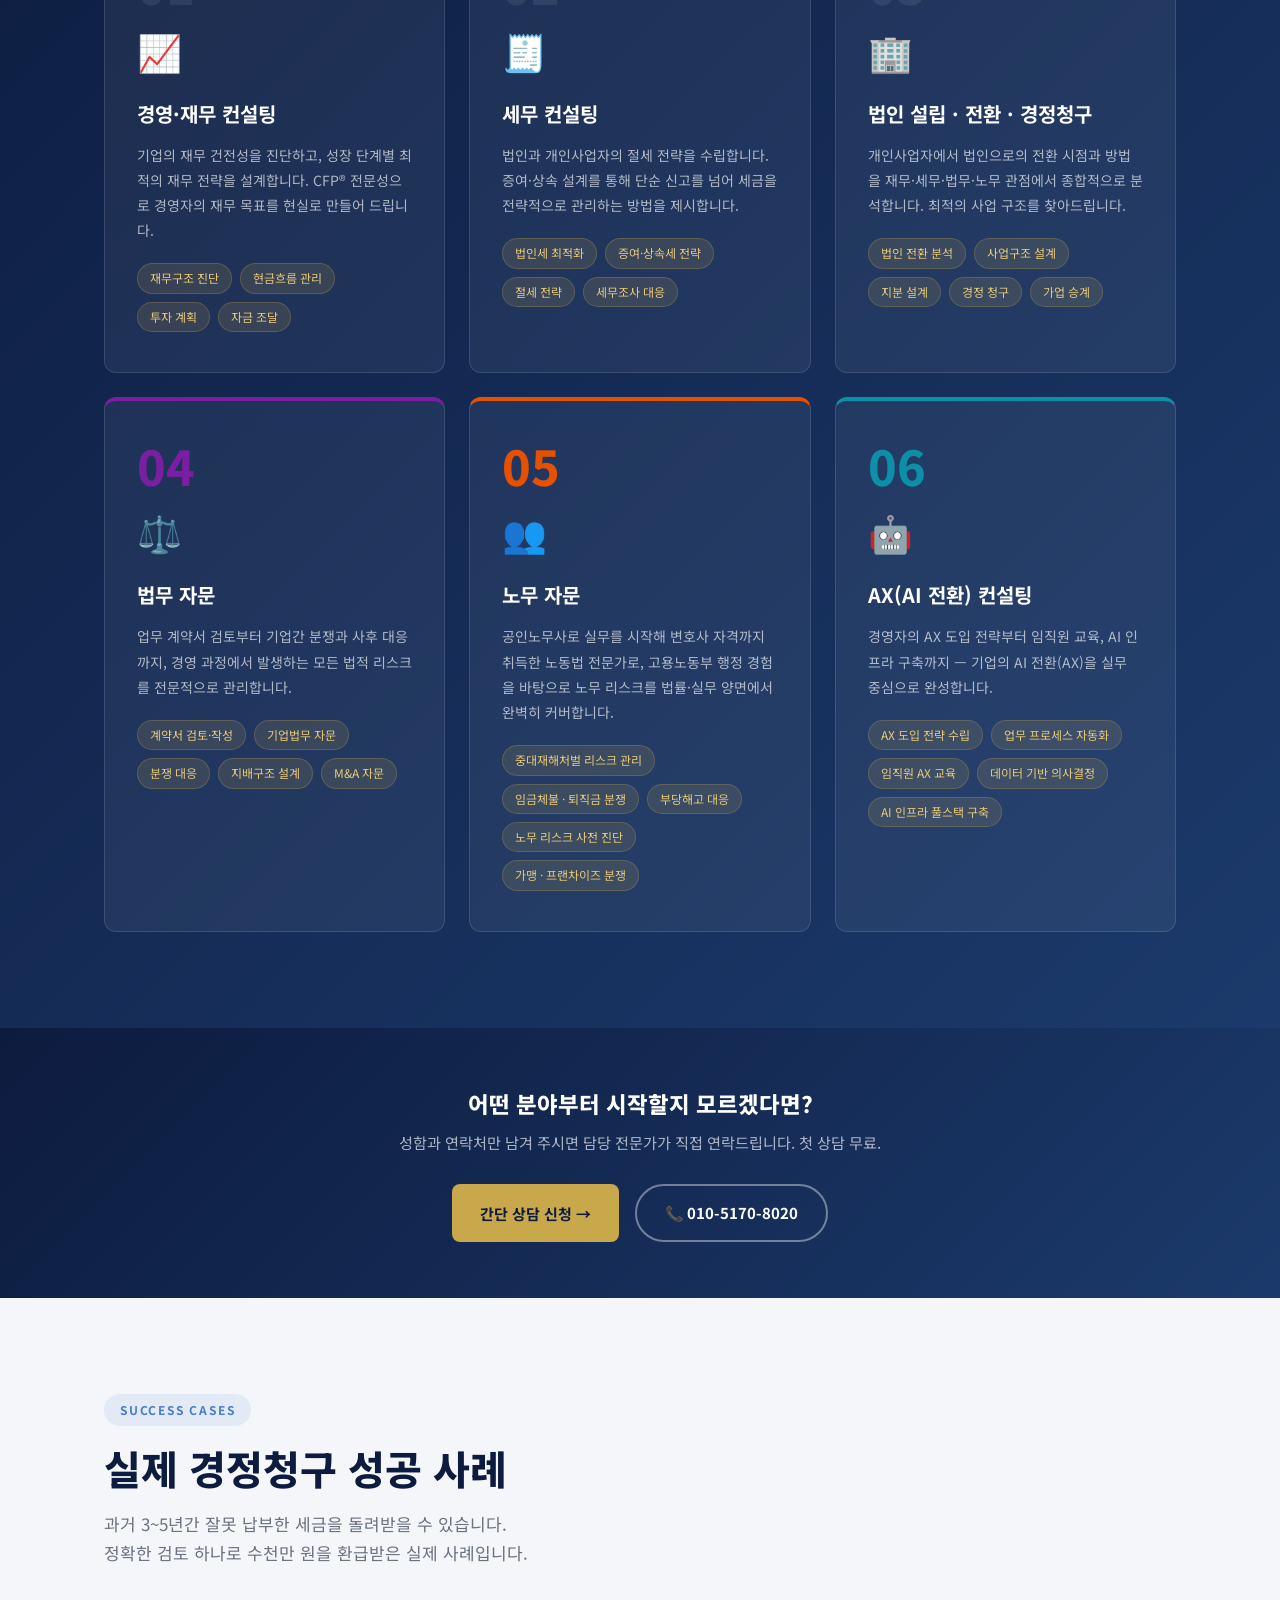
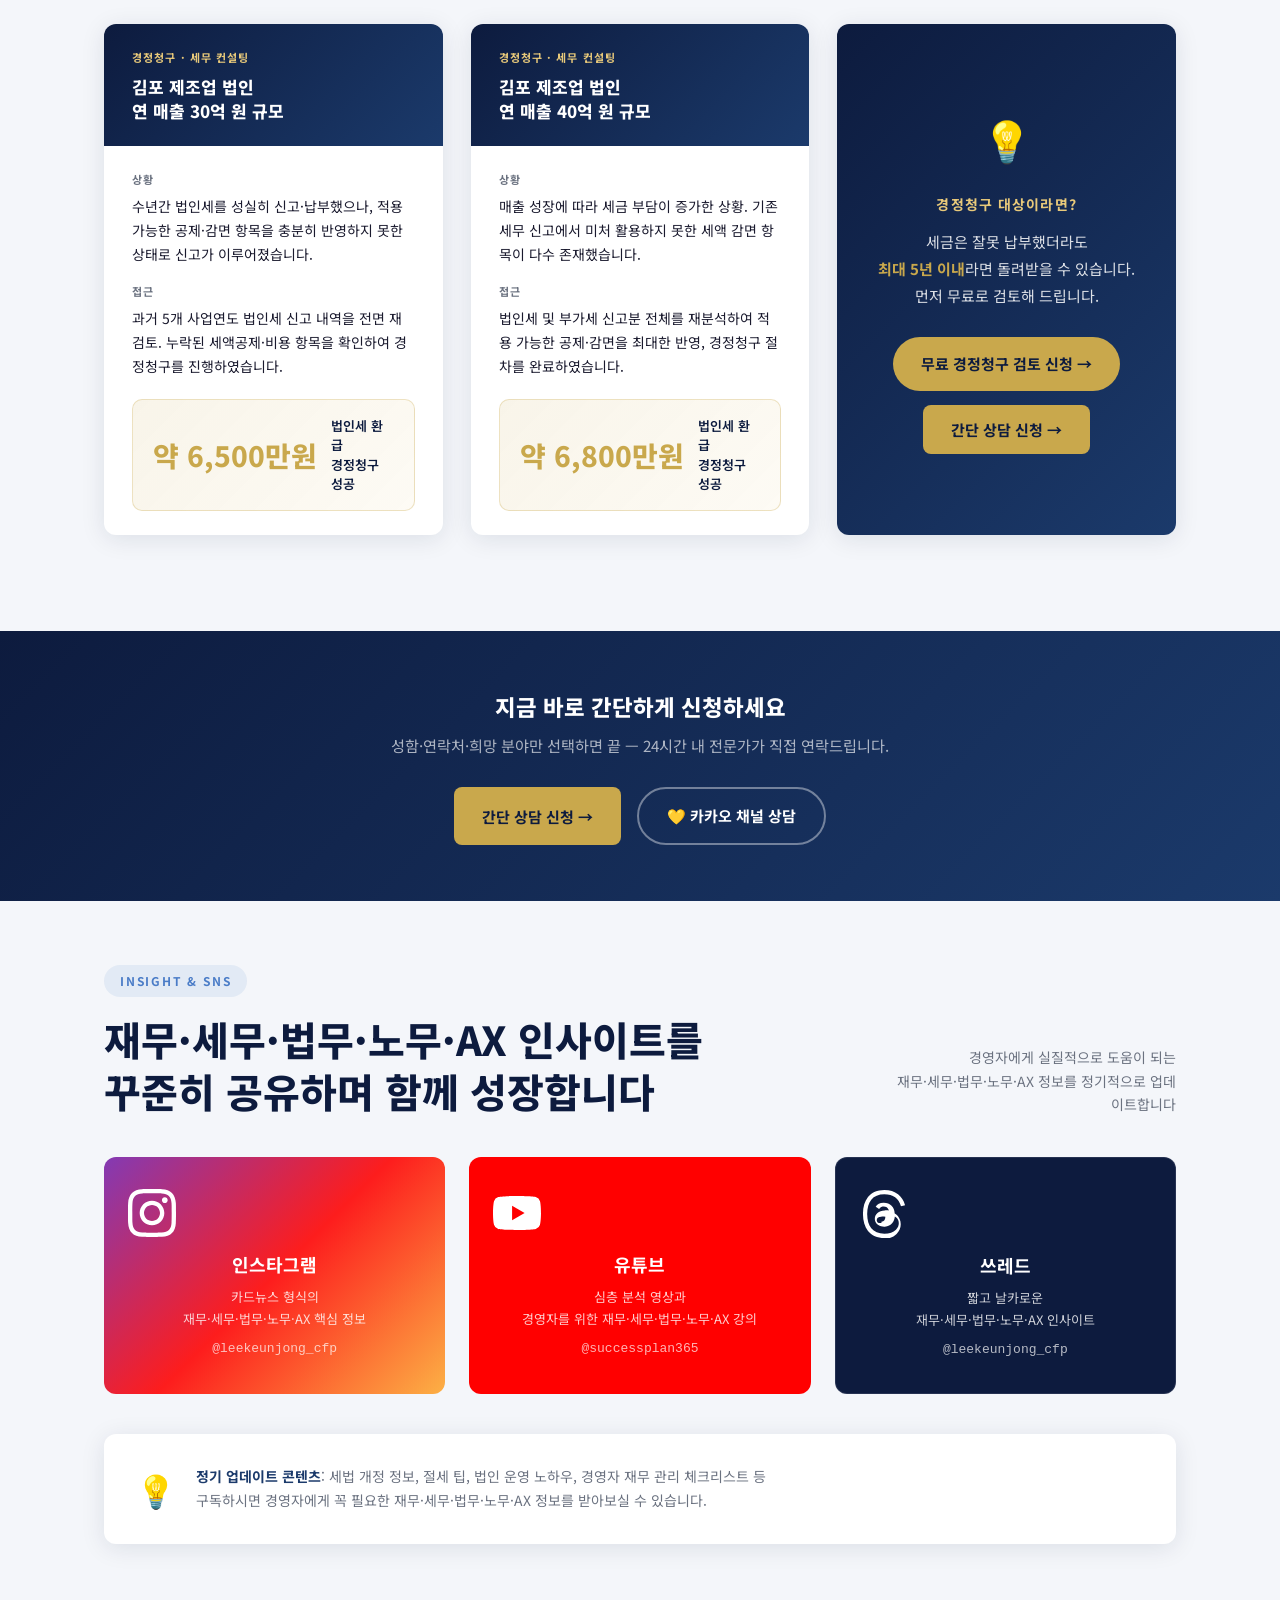
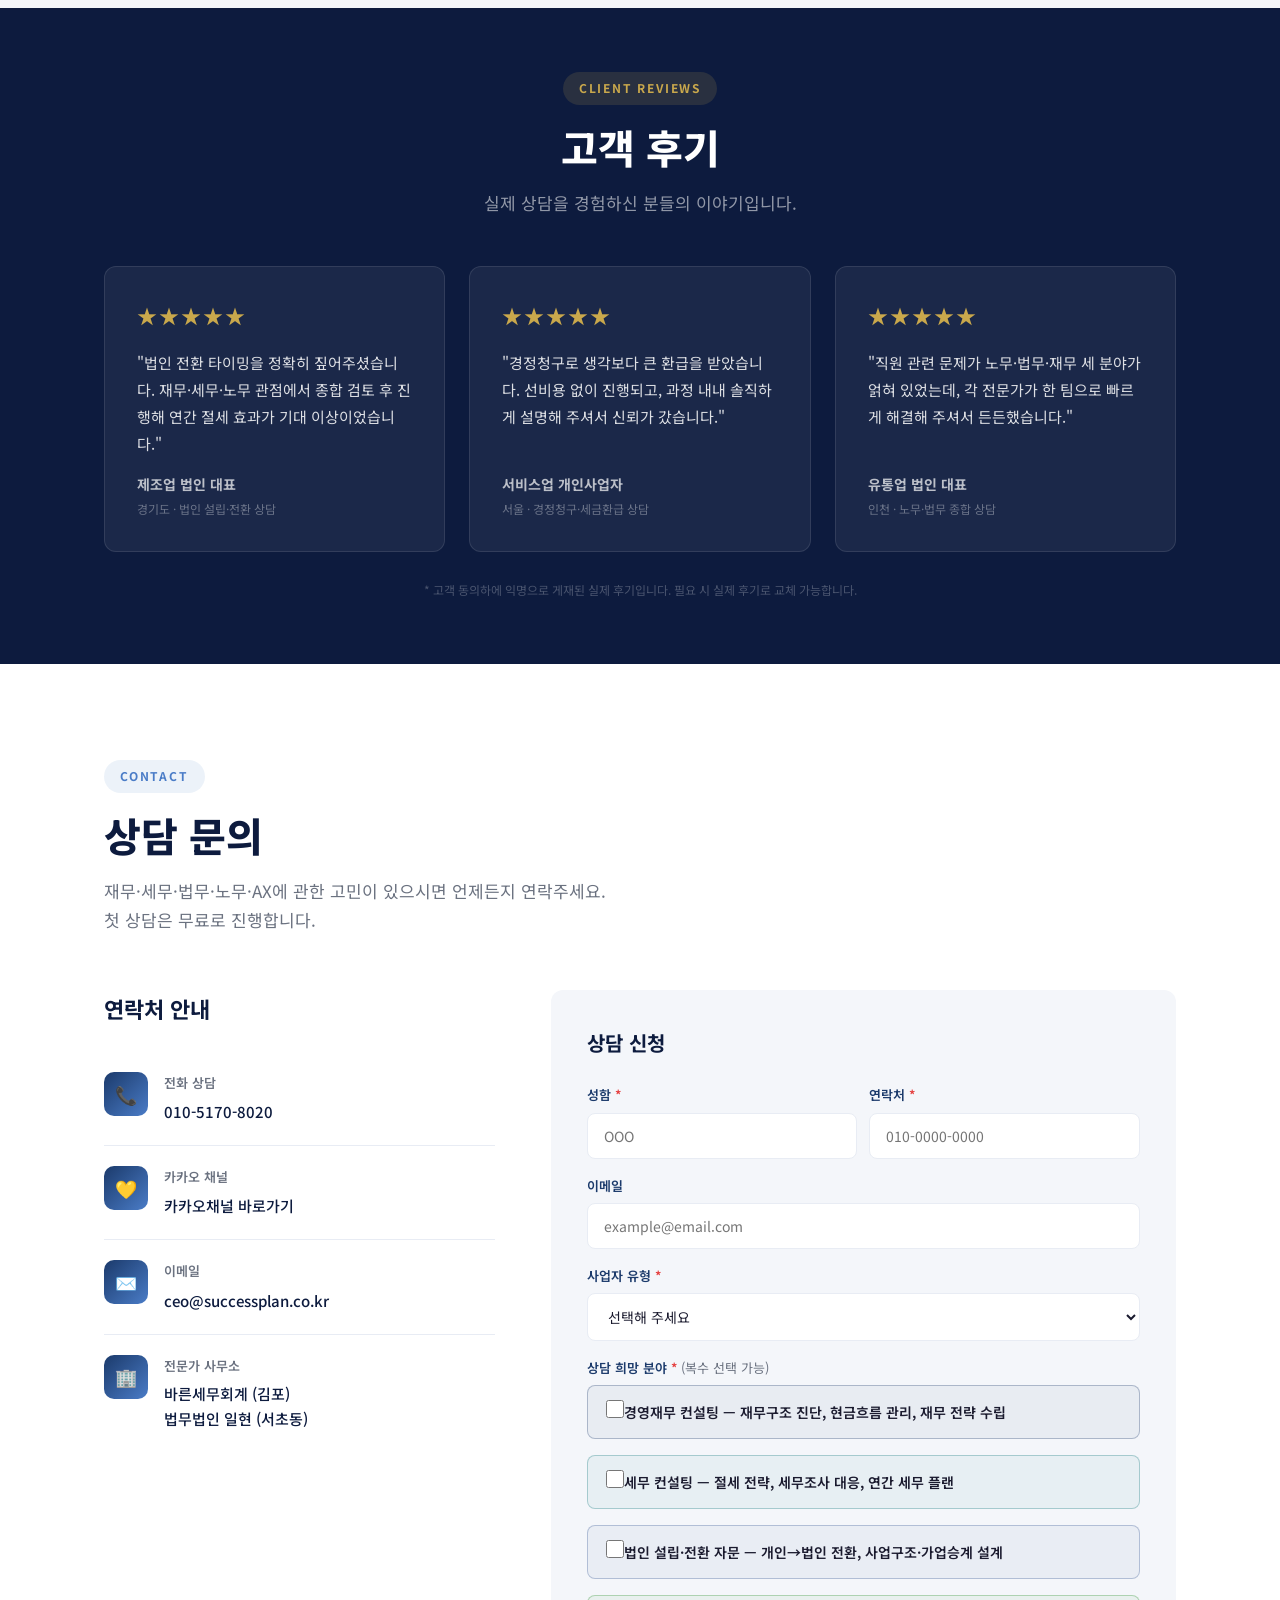
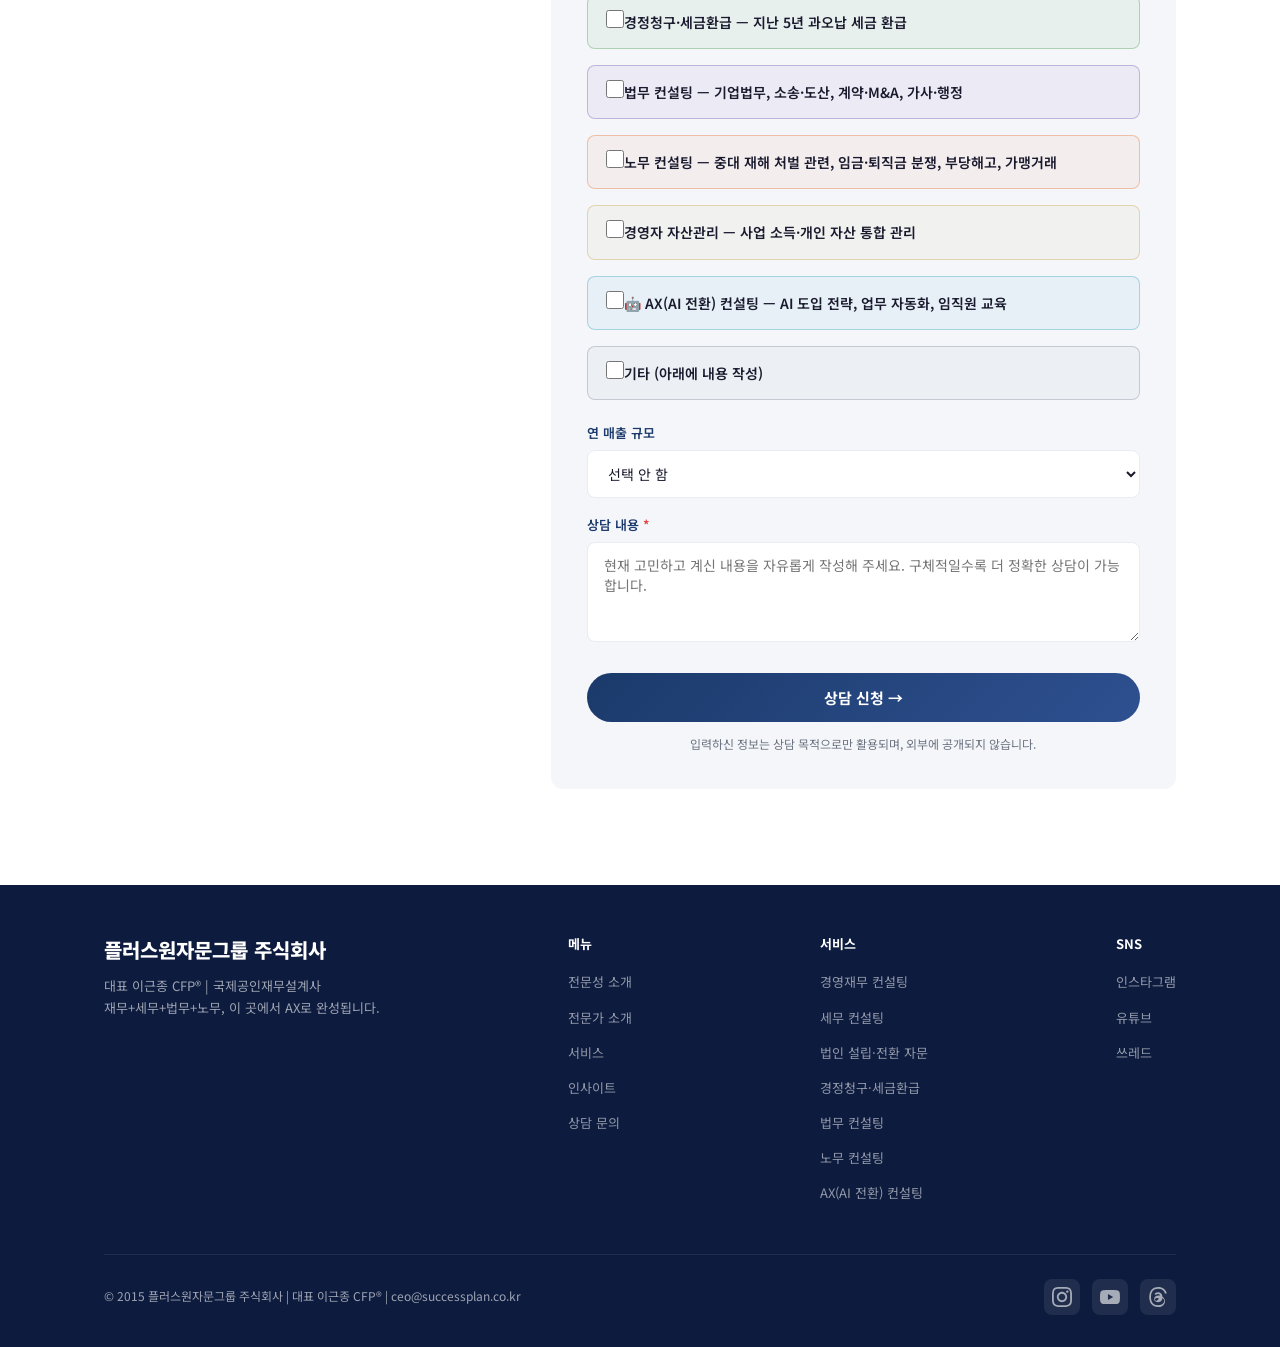
==== commit 2dbd0669: "index.html: 간단 상담 신청을 모달 팝업 CTA 버튼으로 전환, 5곳 배치 - 모달 팝업(modal-overlay) 신규 구현: 성함·연락처·분야 chip 선택   ESC" ====
--- a/index.html
+++ b/index.html
@@ -761,44 +761,52 @@
     .case-result-desc { font-size: 13px; color: var(--navy-dark); font-weight: 600; line-height: 1.5; }
 
     /* ─── 간단 신청 섹션 ─── */
-    #quick-apply { background: linear-gradient(135deg, var(--navy-dark) 0%, var(--navy-primary) 100%); padding: 72px 0; }
-    #quick-apply .section-label { color: var(--gold); background: rgba(201,168,76,0.15); }
-    #quick-apply .section-title { color: var(--white); }
-    #quick-apply .section-sub { color: rgba(255,255,255,0.65); }
-    .quick-wrap { display: grid; grid-template-columns: 1fr 1.5fr; gap: 3rem; align-items: start; margin-top: 48px; }
-    .quick-box { background: var(--white); border-radius: var(--radius); padding: 2rem; box-shadow: 0 8px 40px rgba(0,0,0,0.18); }
-    .quick-box h3 { font-size: 17px; font-weight: 700; color: var(--navy-dark); margin-bottom: 20px; }
+    /* ─── 간단 상담 신청 버튼 ─── */
+    .btn-quick {
+      display: inline-block; background: var(--gold); color: var(--navy-dark);
+      font-weight: 700; padding: 14px 28px; border-radius: 8px; font-size: 15px;
+      border: none; cursor: pointer; font-family: inherit;
+      transition: all 0.2s; text-decoration: none; line-height: 1.4;
+    }
+    .btn-quick:hover { background: var(--gold-light); transform: translateY(-2px); box-shadow: 0 6px 20px rgba(201,168,76,0.35); }
+
+    /* ─── CTA 스트립 (섹션 구분 배너) ─── */
+    .cta-strip { background: linear-gradient(135deg, var(--navy-dark) 0%, var(--navy-primary) 100%); padding: 56px 0; text-align: center; }
+    .cta-strip h3 { font-size: 1.4rem; font-weight: 800; color: #fff; margin-bottom: 0.5rem; }
+    .cta-strip p { font-size: 0.95rem; color: rgba(255,255,255,0.65); margin-bottom: 1.8rem; }
+    .cta-strip-btns { display: flex; gap: 1rem; justify-content: center; flex-wrap: wrap; }
+
+    /* ─── 간단 신청 모달 ─── */
+    .modal-overlay {
+      position: fixed; inset: 0; background: rgba(0,0,0,0.55); z-index: 2000;
+      display: flex; align-items: center; justify-content: center; padding: 1rem;
+      opacity: 0; visibility: hidden; transition: opacity 0.25s, visibility 0.25s;
+    }
+    .modal-overlay.open { opacity: 1; visibility: visible; }
+    .modal-card {
+      background: #fff; border-radius: 16px; padding: 2rem;
+      width: 100%; max-width: 480px; max-height: 90vh; overflow-y: auto;
+      position: relative; transform: translateY(30px);
+      transition: transform 0.25s; box-shadow: 0 20px 60px rgba(0,0,0,0.25);
+    }
+    .modal-overlay.open .modal-card { transform: translateY(0); }
+    .modal-close {
+      position: absolute; top: 1rem; right: 1rem;
+      background: none; border: none; font-size: 1.5rem;
+      cursor: pointer; color: #9ca3af; line-height: 1;
+    }
+    .modal-close:hover { color: #374151; }
+    .modal-title { font-size: 1.1rem; font-weight: 800; color: var(--navy-dark); margin-bottom: 0.35rem; }
+    .modal-sub { font-size: 0.83rem; color: var(--gray-text); margin-bottom: 1.4rem; line-height: 1.5; }
     .quick-chip-group { display: flex; flex-wrap: wrap; gap: 8px; }
-    .quick-chip { display: flex; align-items: center; gap: 6px; cursor: pointer; }
+    .quick-chip { display: flex; align-items: center; cursor: pointer; }
     .quick-chip input[type="checkbox"] { display: none; }
     .quick-chip span {
-      display: inline-block;
-      padding: 6px 13px;
-      border-radius: 20px;
-      border: 1.5px solid #d1d5db;
-      font-size: 13px;
-      font-weight: 500;
-      color: #374151;
-      background: #f9fafb;
-      transition: all 0.18s;
-      line-height: 1.4;
-      cursor: pointer;
-    }
-    .quick-chip input:checked + span {
-      background: var(--navy-primary);
-      border-color: var(--navy-primary);
-      color: var(--white);
-      font-weight: 600;
-    }
-    .quick-pitch ul { list-style: none; display: flex; flex-direction: column; gap: 12px; margin-top: 24px; }
-    .quick-pitch li { display: flex; gap: 10px; align-items: flex-start; font-size: 14px; color: rgba(255,255,255,0.8); }
-    .quick-pitch li::before { content: '✓'; color: var(--gold); font-weight: 700; flex-shrink: 0; margin-top: 1px; }
-    .quick-phone { margin-top: 28px; font-size: 14px; color: rgba(255,255,255,0.6); }
-    .quick-phone a { color: var(--gold-light); font-weight: 600; }
-    @media (max-width: 800px) {
-      .quick-wrap { grid-template-columns: 1fr; }
-      .quick-pitch { order: -1; }
-    }
+      display: inline-block; padding: 7px 14px; border-radius: 20px;
+      border: 1.5px solid #d1d5db; font-size: 13px; font-weight: 500;
+      color: #374151; background: #f9fafb; transition: all 0.18s; line-height: 1.4; cursor: pointer;
+    }
+    .quick-chip input:checked + span { background: var(--navy-primary); border-color: var(--navy-primary); color: #fff; font-weight: 600; }
 
     /* ─── Fade-in animation ─── */
     .fade-in {
@@ -847,6 +855,7 @@
       </p>
       <div class="hero-btns">
         <a href="#contact" class="btn btn-primary">경정 청구 금액 확인하기 →</a>
+        <button class="btn-quick" onclick="openModal()">간단 상담 신청 →</button>
         <a href="#services" class="btn btn-outline">서비스 알아보기</a>
       </div>
       <div class="hero-stats">
@@ -1102,8 +1111,9 @@
       </div>
     </div>
 
-    <div style="text-align:center;margin-top:40px;" class="fade-in">
+    <div style="text-align:center;margin-top:40px;display:flex;gap:14px;justify-content:center;flex-wrap:wrap;" class="fade-in">
       <a href="consult.html" class="btn btn-primary">경정 청구 금액 확인하기 →</a>
+      <button class="btn-quick" onclick="openModal()">간단 상담 신청 →</button>
     </div>
   </div>
 </section>
@@ -1360,6 +1370,18 @@
   </div>
 </section>
 
+<!-- ── CTA 스트립 (서비스 하단) ── -->
+<div class="cta-strip">
+  <div class="container">
+    <h3>어떤 분야부터 시작할지 모르겠다면?</h3>
+    <p>성함과 연락처만 남겨 주시면 담당 전문가가 직접 연락드립니다. 첫 상담 무료.</p>
+    <div class="cta-strip-btns">
+      <button class="btn-quick" onclick="openModal()">간단 상담 신청 →</button>
+      <a href="tel:01051708020" class="btn btn-outline" style="color:#fff;border-color:rgba(255,255,255,0.4);">📞 010-5170-8020</a>
+    </div>
+  </div>
+</div>
+
 <!-- ── 성공사례 ── -->
 <section id="cases" class="section">
   <div class="container">
@@ -1412,68 +1434,27 @@
         <div style="font-size:40px;margin-bottom:20px;">💡</div>
         <div style="font-size:14px;font-weight:700;color:var(--gold-light);letter-spacing:0.08em;text-transform:uppercase;margin-bottom:12px;">경정청구 대상이라면?</div>
         <p style="font-size:15px;color:rgba(255,255,255,0.85);line-height:1.8;margin-bottom:28px;">세금은 잘못 납부했더라도<br/><strong style="color:var(--gold);">최대 5년 이내</strong>라면 돌려받을 수 있습니다.<br/>먼저 무료로 검토해 드립니다.</p>
-        <a href="consult.html" class="btn btn-primary" style="font-size:15px;">무료 경정청구 검토 신청 →</a>
+        <div style="display:flex;gap:14px;flex-wrap:wrap;justify-content:center;">
+          <a href="consult.html" class="btn btn-primary" style="font-size:15px;">무료 경정청구 검토 신청 →</a>
+          <button class="btn-quick" onclick="openModal()" style="font-size:15px;">간단 상담 신청 →</button>
+        </div>
       </div>
 
     </div>
   </div>
 </section>
 
-<!-- ── 간단 신청 ── -->
-<section id="quick-apply">
+<!-- ── CTA 스트립 (SNS 위) ── -->
+<div class="cta-strip">
   <div class="container">
-    <div class="fade-in text-center">
-      <span class="section-label">Quick Apply</span>
-      <h2 class="section-title">간단 상담 신청</h2>
-      <p class="section-sub">성함과 연락처, 원하시는 분야만 선택하시면 담당 전문가가 직접 연락드립니다.</p>
-    </div>
-    <div class="quick-wrap">
-      <!-- 왼쪽 안내 -->
-      <div class="quick-pitch fade-in">
-        <ul>
-          <li>첫 상담 완전 무료</li>
-          <li>24시간 내 담당자 직접 연락</li>
-          <li>재무·세무·법무·노무·AX 원스톱 해결</li>
-          <li>개인정보는 상담 목적으로만 사용</li>
-        </ul>
-        <p class="quick-phone">
-          📞 즉시 전화 상담: <a href="tel:01051708020">010-5170-8020</a>
-        </p>
-      </div>
-      <!-- 오른쪽 폼 -->
-      <div class="quick-box fade-in">
-        <h3>상담 신청</h3>
-        <form id="quickForm" onsubmit="handleQuickSubmit(event)">
-          <div class="form-row" style="margin-bottom:14px;">
-            <div class="form-group" style="margin-bottom:0;">
-              <label>성함 <span style="color:#e53e3e;">*</span></label>
-              <input type="text" name="qname" placeholder="홍길동" required />
-            </div>
-            <div class="form-group" style="margin-bottom:0;">
-              <label>연락처 <span style="color:#e53e3e;">*</span></label>
-              <input type="tel" name="qphone" placeholder="010-0000-0000" required />
-            </div>
-          </div>
-          <div class="form-group">
-            <label>상담 희망 분야 <span style="color:#e53e3e;">*</span> <span style="font-weight:400;color:#888;">(복수 선택)</span></label>
-            <div class="quick-chip-group">
-              <label class="quick-chip"><input type="checkbox" name="qtopic" value="경영재무" /><span>📈 경영재무</span></label>
-              <label class="quick-chip"><input type="checkbox" name="qtopic" value="세무·절세" /><span>🧾 세무·절세</span></label>
-              <label class="quick-chip"><input type="checkbox" name="qtopic" value="법인 설립·전환" /><span>🏢 법인 설립·전환</span></label>
-              <label class="quick-chip"><input type="checkbox" name="qtopic" value="경정청구·세금환급" /><span>💰 경정청구·환급</span></label>
-              <label class="quick-chip"><input type="checkbox" name="qtopic" value="법무 컨설팅" /><span>⚖️ 법무</span></label>
-              <label class="quick-chip"><input type="checkbox" name="qtopic" value="노무 컨설팅" /><span>👥 노무</span></label>
-              <label class="quick-chip"><input type="checkbox" name="qtopic" value="경영자 자산관리" /><span>🏦 자산관리</span></label>
-              <label class="quick-chip"><input type="checkbox" name="qtopic" value="AX(AI 전환)" /><span>🤖 AX(AI 전환)</span></label>
-            </div>
-          </div>
-          <button type="submit" class="form-submit" id="quickBtn" style="margin-top:8px;">상담 신청 →</button>
-          <p class="form-privacy">입력하신 정보는 상담 목적으로만 활용됩니다.</p>
-        </form>
-      </div>
+    <h3>지금 바로 간단하게 신청하세요</h3>
+    <p>성함·연락처·희망 분야만 선택하면 끝 — 24시간 내 전문가가 직접 연락드립니다.</p>
+    <div class="cta-strip-btns">
+      <button class="btn-quick" onclick="openModal()">간단 상담 신청 →</button>
+      <a href="http://pf.kakao.com/_VHesX" target="_blank" rel="noopener" class="btn btn-outline" style="color:#fff;border-color:rgba(255,255,255,0.4);">💛 카카오 채널 상담</a>
     </div>
   </div>
-</section>
+</div>
 
 <!-- ── SNS / Insight ── -->
 <section id="sns" class="section-sm">
@@ -1747,6 +1728,42 @@
 <!-- Toast -->
 <div class="toast" id="toast"></div>
 
+<!-- ── 간단 상담 신청 모달 ── -->
+<div class="modal-overlay" id="quickModal" onclick="handleOverlayClick(event)">
+  <div class="modal-card">
+    <button class="modal-close" onclick="closeModal()" title="닫기">×</button>
+    <p class="modal-title">간단 상담 신청</p>
+    <p class="modal-sub">성함·연락처·희망 분야만 선택하시면 24시간 내 담당 전문가가 직접 연락드립니다. 첫 상담 무료.</p>
+    <form id="modalForm" onsubmit="handleModalSubmit(event)">
+      <div class="form-row" style="margin-bottom:14px;">
+        <div class="form-group" style="margin-bottom:0;">
+          <label>성함 <span style="color:#e53e3e;">*</span></label>
+          <input type="text" id="modalName" name="modalName" placeholder="홍길동" required />
+        </div>
+        <div class="form-group" style="margin-bottom:0;">
+          <label>연락처 <span style="color:#e53e3e;">*</span></label>
+          <input type="tel" id="modalPhone" name="modalPhone" placeholder="010-0000-0000" required />
+        </div>
+      </div>
+      <div class="form-group">
+        <label style="font-size:13px;font-weight:600;color:var(--navy-primary);display:block;margin-bottom:8px;">상담 희망 분야 <span style="color:#e53e3e;">*</span> <span style="font-weight:400;color:#888;">(복수 선택)</span></label>
+        <div class="quick-chip-group">
+          <label class="quick-chip"><input type="checkbox" name="mtopic" value="경영재무" /><span>📈 경영재무</span></label>
+          <label class="quick-chip"><input type="checkbox" name="mtopic" value="세무·절세" /><span>🧾 세무·절세</span></label>
+          <label class="quick-chip"><input type="checkbox" name="mtopic" value="법인 설립·전환" /><span>🏢 법인 설립·전환</span></label>
+          <label class="quick-chip"><input type="checkbox" name="mtopic" value="경정청구·세금환급" /><span>💰 경정청구·환급</span></label>
+          <label class="quick-chip"><input type="checkbox" name="mtopic" value="법무 컨설팅" /><span>⚖️ 법무</span></label>
+          <label class="quick-chip"><input type="checkbox" name="mtopic" value="노무 컨설팅" /><span>👥 노무</span></label>
+          <label class="quick-chip"><input type="checkbox" name="mtopic" value="경영자 자산관리" /><span>🏦 자산관리</span></label>
+          <label class="quick-chip"><input type="checkbox" name="mtopic" value="AX(AI 전환)" /><span>🤖 AX(AI 전환)</span></label>
+        </div>
+      </div>
+      <button type="submit" class="form-submit" id="modalBtn" style="margin-top:8px;">상담 신청 →</button>
+      <p class="form-privacy">입력하신 정보는 상담 목적으로만 활용됩니다.</p>
+    </form>
+  </div>
+</div>
+
 <script>
   // ── Navbar scroll effect ──
   const navbar = document.getElementById('navbar');
@@ -1810,32 +1827,41 @@
       });
   }
 
-  // ── 간단 신청 폼 ──
-  function handleQuickSubmit(e) {
+  // ── 간단 신청 모달 ──
+  function openModal() {
+    document.getElementById('quickModal').classList.add('open');
+    document.body.style.overflow = 'hidden';
+    document.getElementById('modalName').focus();
+  }
+  function closeModal() {
+    document.getElementById('quickModal').classList.remove('open');
+    document.body.style.overflow = '';
+  }
+  function handleOverlayClick(e) {
+    if (e.target === document.getElementById('quickModal')) closeModal();
+  }
+  document.addEventListener('keydown', e => { if (e.key === 'Escape') closeModal(); });
+
+  function handleModalSubmit(e) {
     e.preventDefault();
-    const form = e.target;
-    const btn = document.getElementById('quickBtn');
-
-    const topics = [...form.querySelectorAll('input[name="qtopic"]:checked')]
+    const btn = document.getElementById('modalBtn');
+    const topics = [...document.querySelectorAll('input[name="mtopic"]:checked')]
       .map(cb => cb.value).join(', ');
-    if (!topics) {
-      showToast('상담 희망 분야를 1개 이상 선택해 주세요.');
-      return;
-    }
+    if (!topics) { showToast('상담 희망 분야를 1개 이상 선택해 주세요.'); return; }
 
     btn.textContent = '전송 중...';
     btn.disabled = true;
 
     const formData = new FormData();
-    formData.append('name',   form.elements['qname'].value);
-    formData.append('phone',  form.elements['qphone'].value);
+    formData.append('name',   document.getElementById('modalName').value);
+    formData.append('phone',  document.getElementById('modalPhone').value);
     formData.append('topics', topics);
     formData.append('source', '간단신청');
 
-    if (typeof gtag === 'function') gtag('event', 'form_submit', { form: 'quick' });
+    if (typeof gtag === 'function') gtag('event', 'form_submit', { form: 'modal-quick' });
     fetch(SCRIPT_URL, { method: 'POST', body: formData, mode: 'no-cors' })
       .then(() => {
-        if (typeof gtag === 'function') gtag('event', 'consult_success', { form: 'quick' });
+        if (typeof gtag === 'function') gtag('event', 'consult_success', { form: 'modal-quick' });
         window.location.href = 'thanks.html';
       })
       .catch(() => {
